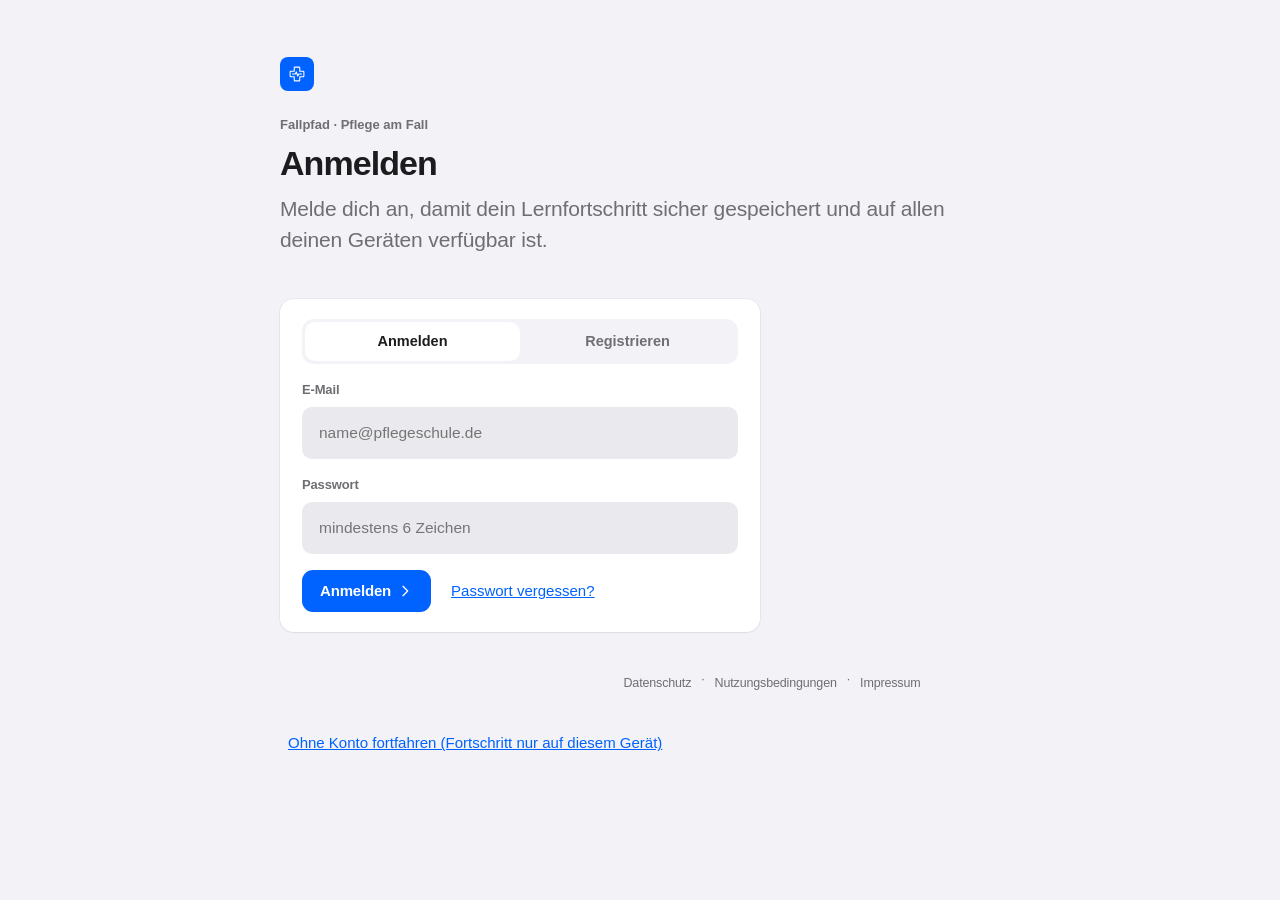
==== index.html @ adf20e96 "Designsystem: Tokens, Bewegungssystem, Figuren und Szenen überarbeitet, Stationsflur-Szene, Stylegui" ====
<!doctype html>
<html lang="de">
<head>
<meta charset="utf-8">
<meta http-equiv="Content-Security-Policy" content="default-src 'self'; script-src 'self'; style-src 'self' 'unsafe-inline'; img-src 'self' data: blob: https://*.supabase.co; font-src 'self' data:; connect-src 'self' https://*.supabase.co wss://*.supabase.co https://api.openai.com https://eu.api.openai.com; media-src 'self' blob: data: mediastream:; worker-src 'self' blob:; frame-src 'self' blob:; manifest-src 'self'; object-src 'none'; base-uri 'self'; form-action 'self'">
<meta name="referrer" content="strict-origin-when-cross-origin">
<meta name="viewport" content="width=device-width, initial-scale=1, viewport-fit=cover">
<meta name="description" content="Fallpfad: interaktive Lernplattform für die generalistische Pflegeausbildung">
<title>Fallpfad · Pflege am Fall</title>
<link rel="icon" href="favicon.svg" type="image/svg+xml">
<link rel="manifest" href="manifest.webmanifest">
<link rel="apple-touch-icon" href="apple-touch-icon.png">
<meta name="theme-color" content="#0062FF">
<meta name="apple-mobile-web-app-capable" content="yes">
<meta name="apple-mobile-web-app-title" content="Fallpfad">
<script src="js/kern/01-config-fehler.js"></script>
<script src="config.js"></script>
<script src="js/kern/02-app-art.js"></script>
<script src="js/kern/03-demo-konten.js"></script>
<script src="js/kern/04-farbprofile-im-stil-von-apple.js"></script>
<script src="js/kern/05-als-app.js"></script>
<link rel="stylesheet" href="css/01-basis.css">
</head>
<body>
<div id="root"></div>
<script src="daten/basis.js"></script>
<script src="daten/abbildungen.js"></script>
<script src="daten/figuren.js"></script>
<script src="daten/module/jahr-1/fm1.js"></script>
<script src="daten/module/jahr-1/fm2.js"></script>
<script src="daten/module/jahr-1/fm3.js"></script>
<script src="daten/module/jahr-2/fm4.js"></script>
<script src="daten/module/jahr-2/fm5.js"></script>
<script src="daten/module/jahr-1/fm6.js"></script>
<script src="daten/module/jahr-1/fm7.js"></script>
<script src="daten/module/jahr-2/fm8.js"></script>
<script src="daten/module/jahr-3/fm9.js"></script>
<script src="daten/module/jahr-2/fm10.js"></script>
<script src="daten/module/jahr-2/fm11.js"></script>
<script src="daten/module/jahr-2/fm12.js"></script>
<script src="daten/module/jahr-2/fm13.js"></script>
<script src="daten/module/jahr-2/fm14.js"></script>
<script src="daten/module/jahr-3/fm15.js"></script>
<script src="daten/module/jahr-3/fm16.js"></script>
<script src="daten/module/jahr-3/fm17.js"></script>
<script src="daten/module/jahr-1/fm18.js"></script>
<script src="daten/module/jahr-1/fm19.js"></script>
<script src="daten/module/jahr-1/fm20.js"></script>
<script src="daten/module/jahr-2/fm21.js"></script>
<script src="daten/module/jahr-3/fm22.js"></script>
<script src="daten/module/jahr-1/fm23.js"></script>
<script src="daten/module/jahr-2/fm24.js"></script>
<script src="daten/module/jahr-2/fm25.js"></script>
<script src="daten/module/jahr-3/fm26.js"></script>
<script src="daten/module/jahr-3/fm27.js"></script>
<script src="daten/module/jahr-3/fm28.js"></script>
<script src="daten/module/jahr-3/fm29.js"></script>
<script src="daten/module/jahr-3/fm30.js"></script>
<script src="daten/module/jahr-2/fm31.js"></script>
<script src="daten/module/jahr-3/fm32.js"></script>
<script src="daten/module/jahr-2/fm33.js"></script>
<script src="daten/module/jahr-2/fm34.js"></script>
<script src="daten/module/jahr-1/fm35.js"></script>
<script src="daten/module/jahr-2/fm36.js"></script>
<script src="daten/module/jahr-3/fm37.js"></script>
<script src="daten/module/jahr-1/fm38.js"></script>
<script src="daten/module/jahr-1/fm39.js"></script>
<script src="daten/module/jahr-2/fm40.js"></script>
<script src="daten/module/jahr-3/fm41.js"></script>
<script src="daten/module/jahr-1/fm42.js"></script>
<script src="daten/module/jahr-1/fm43.js"></script>
<script src="daten/module/jahr-1/fm44.js"></script>
<script src="daten/module/jahr-1/fm45.js"></script>
<script src="daten/module/jahr-1/fm46.js"></script>
<script src="daten/module/jahr-2/fm47.js"></script>
<script src="daten/module/jahr-2/fm48.js"></script>
<script src="daten/module/jahr-2/fm49.js"></script>
<script src="daten/module/jahr-2/fm50.js"></script>
<script src="daten/module/jahr-2/fm51.js"></script>
<script src="daten/module/jahr-3/fm52.js"></script>
<script src="daten/module/jahr-3/fm53.js"></script>
<script src="daten/module/jahr-3/fm54.js"></script>
<script src="daten/module/jahr-3/fm55.js"></script>
<script src="daten/module/jahr-3/fm56.js"></script>
<script src="daten/module/jahr-2/fm57.js"></script>
<script src="daten/module/jahr-1/fm58.js"></script>
<script src="daten/module/jahr-3/fm59.js"></script>
<script src="daten/module/jahr-2/fm60.js"></script>
<script src="daten/bereit.js"></script>
<script src="vendor/react.production.min.js"></script>
<script src="vendor/react-dom.production.min.js"></script>
<link rel="stylesheet" href="css/02-training.css" id="fp-training-css">
<script src="js/training/01-training-hub-praktisches-examen-ue.js"></script>
<script src="js/training/02-demo-schuelerkonto.js"></script>
<script src="js/training/03-figuren-im-stil-der-module.js"></script>
<script src="js/training/04-illustrationen-fuer-die-praktische.js"></script>
<script src="js/training/05-figuren.js"></script>
<script src="js/training/06-praktisches-examen-uebung-inhalte.js"></script>
<script src="js/training/07-illustrations-bausteine-fuer-die-e.js"></script>
<script src="js/training/08-fall-1-akutgeriatrie.js"></script>
<script src="js/training/09-fall-2-allgemein-und-viszeralchirurgie.js"></script>
<script src="js/training/10-fall-3-innere-medizin-kardiologie-pneumol.js"></script>
<script src="js/training/11-fall-4-unfallchirurgie-und-orthopaedie.js"></script>
<script src="js/training/12-fall-5-neurologie-stroke-unit.js"></script>
<script src="js/training/13-fall-6-paediatrie.js"></script>
<script src="js/training/14-fall-7-stationaere-langzeitpflege.js"></script>
<script src="js/training/15-fall-8-ambulante-pflege.js"></script>
<script src="js/training/16-zeichenbausteine-fuer-die-faelle-9.js"></script>
<script src="js/training/17-fall-9-kardiologie.js"></script>
<script src="js/training/18-fall-10-pneumologie.js"></script>
<script src="js/training/19-fall-1-akutgeriatrie.js"></script>
<script src="js/training/20-fall-2-viszeralchirurgie.js"></script>
<script src="js/training/21-fall-3-innere-medizin.js"></script>
<script src="js/training/22-fall-4-unfallchirurgie.js"></script>
<script src="js/training/23-fall-5-neurologie.js"></script>
<script src="js/training/24-fall-6-paediatrie.js"></script>
<script src="js/training/25-training-uebersicht.js"></script>
<script src="js/training/26-design-ebene.js"></script>
<script src="js/training/27-kurze-einfuehrung-beim-ersten-anme.js"></script>
<script src="js/training/28-schnellaktionen-fuer-praxis-und-ho.js"></script>
<script src="js/training/29-profilmenue.js"></script>
<script src="js/training/30-mikro-effekte.js"></script>
<script src="js/training/31-live-koerperkarte.js"></script>
<script src="js/training/32-live-unterricht.js"></script>
<script src="js/training/33-zusaetzliche-lernkarten-je-modul.js"></script>
<script src="js/training/34-zusaetzliche-kitteltasche-eintraeg.js"></script>
<script src="js/training/35-meine-sprache-grundwortschatz-pflege.js"></script>
<script src="js/training/36-meine-sprache-beispieluebersetzungen-fuer-di.js"></script>
<script src="js/training/37-meine-sprache-lernen-mit-einer-zweiten-sprac.js"></script>
<script src="js/training/38-konto-loeschen-direkt-in-der-app.js"></script>
<script src="js/training/39-reiter-einstellungen.js"></script>
<script src="js/training/40-training-kommunikation-kategorien-und-gespra.js"></script>
<script src="js/training/41-training-kommunikation-sprachsimulationen-mi.js"></script>
<script src="js/training/42-stationsalltag-szenarien.js"></script>
<script src="js/training/44-stationsalltag-weitere-stationen.js"></script>
<script src="js/training/45-stationsalltag-zufall.js"></script>
<script src="js/training/46-szenen-system.js"></script>
<script src="js/training/43-training-stationsalltag-interaktive-stations.js"></script>
<script src="js/funktionen/06-qr-scanner.js"></script>
<script src="js/funktionen/07-assistent.js"></script>
<script src="js/funktionen/08-app-uebersetzen.js"></script>
<script src="daten/pflegeplanung-faelle.js"></script>
<script src="js/funktionen/09-pflegeplanung.js"></script>
<script src="js/app/01-app.bundle.js"></script>
<script src="js/kern/06-modul-loader.js"></script>
<script src="js/kern/07-service-worker-anmeldung.js"></script>
<link rel="stylesheet" href="css/03-apple.css" id="fx-apple-css">
<link rel="stylesheet" href="css/04-pro.css" id="fp-pro-css">
<script src="js/funktionen/01-pharmako2.js" id="fp-pharmako2"></script>
<script src="js/funktionen/02-modkomm.js" id="fp-modkomm"></script>
<script src="js/funktionen/03-medals.js" id="fp-medals"></script>
<script src="js/funktionen/04-ruhe.js" id="fp-ruhe"></script>
<script src="js/funktionen/05-datenauskunft.js"></script>
<link rel="stylesheet" href="css/05-v5.css" id="fp-v5">
<link rel="stylesheet" href="css/06-feinschliff.css" id="fp-feinschliff">
<link rel="stylesheet" href="css/07-politur.css" id="fp-politur">
<link rel="stylesheet" href="css/08-system.css" id="fp-system">
</body>
</html>
---- css/01-basis.css ----
:root{padding-top:env(safe-area-inset-top,0px);padding-bottom:env(safe-area-inset-bottom,0px)}body{margin:0}[hidden]{display:none!important}/* Layout: Seitenleiste ab 960px, darunter schwebende Tab-Bar; Inhalt in einer Lesespalte. Neutral, ein Akzent, keine Leuchteffekte. */
:root{
  --bg:#f7f9fc; --surface:#ffffff; --surface2:#f0f4fa; --fg:#0f172a; --muted:#5b6b82; --line:rgba(190,204,228,.65);
  --accent:#0062FF; --accent-soft:#edf3ff; --btn:#0062FF; --on-accent:#ffffff; --sage:#475569; --sage-soft:#f1f5f9;
  --bad:#EF4444; --bad-soft:#fef2f2; --warn:#F59E0B; --warn-soft:#fffaeb; --ok:#10B981; --ok-soft:#ecfdf5;
  --ok-ink:#047857; --warn-ink:#a15c07; --bad-ink:#c81e1e; --tint:#f5f8ff; --crit-tint:#fff6f6;
  --glass:rgba(255,255,255,.72); --fig-line:#cbd5e1; --mark:#0f172a; --on-mark:#ffffff;
  --shadow:0 1px 2px rgba(15,23,42,.04); --shadow-lg:0 12px 32px -12px rgba(15,23,42,.18);
  --font:-apple-system,BlinkMacSystemFont,"SF Pro Text","SF Pro Display","Inter","Segoe UI",Roboto,"Helvetica Neue",Arial,sans-serif;
  --ease:cubic-bezier(.22,1,.36,1);
}
@media (prefers-color-scheme:dark){:root:not([data-theme="light"]){
  --bg:#05070b; --surface:#0e1219; --surface2:#171c26; --fg:#f2f4f8; --muted:#9aa6b8; --line:rgba(58,70,92,.7);
  --accent:#3B82F6; --accent-soft:#0e1a33; --btn:#0062FF; --on-accent:#ffffff; --sage:#a1a1aa; --sage-soft:#161b24;
  --bad:#EF4444; --bad-soft:#2a1215; --warn:#F59E0B; --warn-soft:#261b07; --ok:#10B981; --ok-soft:#062219;
  --ok-ink:#34d399; --warn-ink:#fbbf24; --bad-ink:#f87171; --tint:#0d1525; --crit-tint:#1e0e10;
  --glass:rgba(17,17,19,.72); --fig-line:#3f3f46; --mark:#f4f4f5; --on-mark:#000000;
  --shadow:0 1px 2px rgba(0,0,0,.5); --shadow-lg:0 16px 40px -12px rgba(0,0,0,.8); color-scheme:dark}}
:root[data-theme="dark"]{
  --bg:#05070b; --surface:#0e1219; --surface2:#171c26; --fg:#f2f4f8; --muted:#9aa6b8; --line:rgba(58,70,92,.7);
  --accent:#3B82F6; --accent-soft:#0e1a33; --btn:#0062FF; --on-accent:#ffffff; --sage:#a1a1aa; --sage-soft:#161b24;
  --bad:#EF4444; --bad-soft:#2a1215; --warn:#F59E0B; --warn-soft:#261b07; --ok:#10B981; --ok-soft:#062219;
  --ok-ink:#34d399; --warn-ink:#fbbf24; --bad-ink:#f87171; --tint:#0d1525; --crit-tint:#1e0e10;
  --glass:rgba(17,17,19,.72); --fig-line:#3f3f46; --mark:#f4f4f5; --on-mark:#000000;
  --shadow:0 1px 2px rgba(0,0,0,.5); --shadow-lg:0 16px 40px -12px rgba(0,0,0,.8); color-scheme:dark}
*{box-sizing:border-box;-webkit-tap-highlight-color:transparent}
html{scroll-behavior:auto}
body{margin:0;background:var(--bg);color:var(--fg);font:400 16.5px/1.6 var(--font);-webkit-font-smoothing:antialiased;text-rendering:optimizeLegibility;transition:background .35s var(--ease),color .35s var(--ease)}
button,select,textarea,input{font:inherit;color:inherit}
button{cursor:pointer}
h1,h2,h3,h4{margin:0;line-height:1.2;letter-spacing:-.022em;text-wrap:balance;font-weight:600;overflow-wrap:break-word;hyphens:auto}
p{margin:0 0 .9em}
:focus-visible{outline:3px solid var(--accent);outline-offset:2px;border-radius:8px}
.sr{position:absolute;width:1px;height:1px;overflow:hidden;clip:rect(0 0 0 0)}
body::before{content:"";position:fixed;inset:0 0 auto;height:env(safe-area-inset-top,0px);z-index:60;background:var(--glass);-webkit-backdrop-filter:blur(20px);backdrop-filter:blur(20px)}

/* Gerüst */
.shell{min-height:100vh;display:block}
.side{display:none}
.main{padding-inline:max(16px,env(safe-area-inset-left,0px)) max(16px,env(safe-area-inset-right,0px));padding-bottom:120px}
.wrap{max-width:840px;margin:0 auto}
.topbar{position:sticky;top:env(safe-area-inset-top,0px);z-index:50;margin-inline:calc(-1*max(16px,env(safe-area-inset-left,0px))) calc(-1*max(16px,env(safe-area-inset-right,0px)));padding:10px max(16px,env(safe-area-inset-right,0px)) 10px max(16px,env(safe-area-inset-left,0px));background:var(--glass);-webkit-backdrop-filter:saturate(180%) blur(24px);backdrop-filter:saturate(180%) blur(24px);border-bottom:1px solid var(--line);display:flex;align-items:center;gap:12px}
.topbar .t{flex:1;min-width:0;font-weight:650;font-size:15px;white-space:nowrap;overflow:hidden;text-overflow:ellipsis;letter-spacing:-.01em}
.topbar .t small{display:block;font-weight:500;color:var(--muted);font-size:12.5px;overflow:hidden;text-overflow:ellipsis}
.iconbtn{width:40px;height:40px;border-radius:12px;border:1px solid var(--line);background:var(--surface);display:grid;place-items:center;color:var(--fg);transition:transform .2s var(--ease),background .2s}
.iconbtn:active{transform:scale(.94)}
.iconbtn svg{width:20px;height:20px}
.switch{position:relative;width:62px;height:34px;border-radius:99px;border:1px solid var(--line);background:var(--surface2);padding:0;flex-shrink:0;transition:background .3s}
.switch i{position:absolute;top:3px;left:3px;width:26px;height:26px;border-radius:50%;background:var(--surface);box-shadow:0 1px 3px rgba(0,0,0,.3);display:grid;place-items:center;transition:transform .45s var(--ease),background .3s;color:var(--accent)}
.switch[aria-checked="true"] i{transform:translateX(28px)}
.switch svg{width:15px;height:15px}

/* Tab-Bar */
.tabbar{position:fixed;z-index:55;left:50%;transform:translateX(-50%);bottom:calc(14px + env(safe-area-inset-bottom,0px));display:flex;gap:2px;padding:6px;border-radius:26px;background:var(--glass);-webkit-backdrop-filter:saturate(180%) blur(28px);backdrop-filter:saturate(180%) blur(28px);border:1px solid var(--line);box-shadow:var(--shadow-lg);max-width:calc(100vw - 24px)}
.tab{display:flex;flex-direction:column;align-items:center;gap:2px;min-width:64px;padding:8px 10px 6px;border:0;border-radius:20px;background:none;color:var(--muted);font-size:11px;font-weight:600;letter-spacing:.01em;transition:color .25s,background .25s}
.tab svg{width:24px;height:24px;transition:transform .35s var(--ease)}
.tab[aria-current="page"],.tab[aria-pressed="true"]{color:var(--fg);background:var(--surface2)}.side .tab[aria-current="page"]{color:var(--fg)}
.tab[aria-current="page"] svg{transform:translateY(-1px) scale(1.06)}
@media (min-width:960px){
  .side{display:flex;flex-direction:column;gap:6px;position:fixed;inset:0 auto 0 0;width:264px;padding:calc(28px + env(safe-area-inset-top,0px)) 16px 24px max(16px,env(safe-area-inset-left,0px));background:var(--surface);border-right:1px solid var(--line);z-index:40}
  .side .brand{display:flex;align-items:center;gap:12px;padding:4px 10px 22px}
  .side .brand b{display:block;font-size:17px;letter-spacing:-.02em;line-height:1.15}
  .side .brand span{font-size:12.5px;color:var(--muted)}
  .side .tab{flex-direction:row;gap:12px;font-size:15.5px;padding:11px 14px;min-width:0;border-radius:14px;text-align:left}
  .side .foot{margin-top:auto;font-size:12.5px;color:var(--muted);padding:0 10px;line-height:1.45}
  .tabbar{display:none}
  .main{margin-left:264px;padding-bottom:64px}
}
.logo{width:40px;height:40px;border-radius:12px;background:var(--mark);display:grid;place-items:center;color:var(--on-mark);flex-shrink:0}
.logo svg{width:22px;height:22px}

/* Bausteine */
.card{background:var(--surface);border:1px solid var(--line);border-radius:22px;box-shadow:var(--shadow);padding:clamp(20px,4vw,32px);min-width:0;overflow-wrap:break-word;hyphens:auto}
.card+.card,.stack>*+*{margin-top:16px}
.eyebrow{font-size:12px;font-weight:600;letter-spacing:.07em;text-transform:uppercase;color:var(--muted);overflow-wrap:break-word}
.muted{color:var(--muted)}
.btn{display:inline-flex;align-items:center;justify-content:center;gap:8px;min-height:46px;max-width:100%;padding:11px 20px;border-radius:14px;border:0;background:var(--btn);color:var(--on-accent);font-weight:600;font-size:15.5px;line-height:1.25;letter-spacing:-.01em;text-align:center;white-space:normal;transition:transform .2s var(--ease),background .2s,opacity .2s}
.btn:hover{background:color-mix(in srgb,var(--btn) 88%,#000)}.btn:active{transform:scale(.97)}
.btn[disabled]{opacity:.38;cursor:not-allowed;box-shadow:none}
.btn.ghost{background:var(--surface2);color:var(--fg)}.btn.ghost:hover{background:color-mix(in srgb,var(--surface2) 90%,var(--fg))}
.btn.sm{min-height:38px;padding:8px 14px;font-size:14.5px;border-radius:12px}
.btn svg{width:18px;height:18px;flex-shrink:0}
.chip{display:inline-flex;align-items:center;gap:6px;padding:4px 11px;border-radius:99px;background:var(--surface2);color:var(--muted);font-size:12.5px;font-weight:550;max-width:100%;white-space:normal;line-height:1.35}
.chip.blue{background:var(--accent-soft);color:var(--accent)}.chip.sage{background:var(--sage-soft);color:var(--sage)}
.row{display:flex;gap:12px;align-items:center;flex-wrap:wrap}
.bar{height:8px;border-radius:99px;background:var(--surface2);overflow:hidden}
.bar>i{display:block;height:100%;border-radius:99px;background:var(--accent);transition:width .8s var(--ease)}
.page-in{animation:pin .55s var(--ease) both}
@keyframes pin{from{opacity:0;transform:translateY(14px)}to{opacity:1;transform:none}}
@keyframes pop{0%{transform:scale(.6);opacity:0}60%{transform:scale(1.12)}100%{transform:scale(1);opacity:1}}
@keyframes fadeUp{from{opacity:0;transform:translateY(8px)}to{opacity:1;transform:none}}
@keyframes shake{20%,60%{transform:translateX(-5px)}40%,80%{transform:translateX(5px)}}
@keyframes beat{0%,100%{transform:scale(1)}15%{transform:scale(1.35)}30%{transform:scale(1)}}
@keyframes flash{from{background:var(--accent-soft)}to{background:transparent}}

/* Onboarding */
.onb{min-height:calc(100vh - 80px);display:flex;flex-direction:column;justify-content:center;gap:28px;padding-block:32px}
.onb h1{font-size:clamp(32px,6.5vw,52px);letter-spacing:-.035em;font-weight:650}
.onb h1 em{font-style:normal;color:var(--muted)}
.onb .lead{font-size:clamp(17px,2.6vw,21px);color:var(--muted);max-width:34em}
.field{display:flex;flex-direction:column;gap:8px}
.field label{font-weight:650;font-size:14px}
.input{height:52px;border-radius:16px;border:1px solid var(--line);background:var(--surface);padding:0 16px;font-size:17px;max-width:420px}
.input:focus{outline:3px solid var(--accent-soft);border-color:var(--accent)}
.years{display:grid;grid-template-columns:repeat(auto-fit,minmax(220px,1fr));gap:14px}
.yearcard{text-align:left;border:1px solid var(--line);background:var(--surface);border-radius:20px;padding:24px;min-width:0;display:flex;flex-direction:column;gap:6px;transition:transform .35s var(--ease),border-color .2s,box-shadow .35s;box-shadow:var(--shadow)}
.yearcard:hover{border-color:color-mix(in srgb,var(--fg) 25%,var(--line))}
.yearcard[aria-pressed="true"]{border-color:var(--accent);box-shadow:inset 0 0 0 1px var(--accent)}
.yearcard .n{font-size:40px;font-weight:600;letter-spacing:-.04em;color:var(--fg);line-height:1}
.yearcard b{font-size:18px}.yearcard span{color:var(--muted);font-size:14.5px}

/* Home */
.hello{padding-top:28px}
.hello h1{font-size:clamp(28px,5.5vw,40px);letter-spacing:-.032em;font-weight:650}
.hello p{color:var(--muted);margin-top:6px;font-size:17.5px}
.resume{display:grid;gap:22px;grid-template-columns:1fr;overflow:hidden;position:relative}.resume>*{min-width:0}
.resume .fig{border-radius:18px;overflow:hidden;background:var(--surface);border:1px solid var(--line)}
.resume .fig svg{display:block;width:100%;height:auto}
@media (min-width:720px){.resume{grid-template-columns:1.1fr 1fr;align-items:center}}
.resume h2{font-size:clamp(22px,3.4vw,28px);margin:6px 0 10px}
.sec{display:flex;align-items:baseline;justify-content:space-between;margin:34px 0 12px}
.sec h2{font-size:22px;letter-spacing:-.025em}
.grid{display:grid;grid-template-columns:repeat(auto-fill,minmax(min(100%,300px),1fr));gap:14px}
.mod{display:flex;flex-direction:column;gap:12px;text-align:left;background:var(--surface);border:1px solid var(--line);border-radius:20px;padding:24px;box-shadow:var(--shadow);transition:border-color .25s,transform .4s var(--ease);min-width:0;overflow:hidden;overflow-wrap:break-word;hyphens:auto}
.mod:hover{border-color:color-mix(in srgb,var(--fg) 22%,var(--line))}.mod:active{transform:scale(.99)}
.mod h3{font-size:17.5px;letter-spacing:-.02em;line-height:1.28;display:-webkit-box;-webkit-line-clamp:3;-webkit-box-orient:vertical;overflow:hidden}
.mod .sub{color:var(--muted);font-size:14.5px;line-height:1.45}
.mod .meta{display:flex;gap:6px;flex-wrap:wrap}
.cast{display:flex}.cast svg{width:34px;height:34px;border-radius:50%;margin-left:-8px;border:2px solid var(--surface);background:var(--surface2)}.cast svg:first-child{margin-left:0}
.ring{position:relative;width:46px;height:46px;flex-shrink:0}
.ring svg{width:100%;height:100%;transform:rotate(-90deg)}
.ring circle{fill:none;stroke-width:5;stroke-linecap:round}
.ring .bg{stroke:var(--surface2)}.ring .fg{stroke:var(--accent);transition:stroke-dashoffset .9s var(--ease)}
.ring b{position:absolute;inset:0;display:grid;place-items:center;font-size:12px;font-variant-numeric:tabular-nums}
.ring.big{width:132px;height:132px}.ring.big circle{stroke-width:9}.ring.big b{font-size:30px;letter-spacing:-.03em}
.teaser{display:flex;gap:12px;overflow-x:auto;scroll-snap-type:x proximity;padding:4px 2px 14px;margin-inline:-2px}
.tz{flex:0 0 min(80%,280px);scroll-snap-align:start;text-align:left;border-radius:20px;padding:20px;border:1px solid var(--line);background:var(--surface);display:flex;flex-direction:column;gap:10px;min-height:156px;min-width:0;overflow:hidden;overflow-wrap:break-word;hyphens:auto}.tz .cast svg{width:30px;height:30px}

.tz b{font-size:16px;line-height:1.3;letter-spacing:-.01em;font-weight:600}.tz span{font-size:13px;color:var(--muted)}

/* Lernstrecke */
.seg{display:flex;gap:4px;margin:14px 0 0}
.seg i{flex:1;height:5px;border-radius:9px;background:var(--surface2);transition:background .4s}
.seg i.on{background:var(--accent)}.seg i.cur{background:var(--accent);box-shadow:0 0 0 3px var(--accent-soft)}
.lh{padding:22px 0 8px}
.lh h1{font-size:clamp(25px,4.6vw,34px);letter-spacing:-.03em;font-weight:650}
.lh .goal{color:var(--muted);margin-top:8px;font-size:17px}
.block{margin-top:16px}
.klabel{display:inline-flex;align-items:center;gap:6px;font-size:12px;font-weight:600;letter-spacing:.07em;text-transform:uppercase;color:var(--muted);margin-bottom:8px}.klabel svg{width:15px;height:15px}
.klabel.deep{color:var(--accent)}
.prose{max-width:68ch}
.prose h4{font-size:17px;margin:1.2em 0 .4em}
.prose ul,.prose ol{padding-left:1.25em;margin:0 0 1em}.prose li{margin:.3em 0}
.prose .src{font-size:13px;color:var(--muted);line-height:1.5}
.prose table{border-collapse:collapse;width:100%;font-size:14.5px;display:block;overflow-x:auto}
.prose th,.prose td{border-bottom:1px solid var(--line);padding:8px 10px;text-align:left}
.prose figure,.card figure{margin:0 0 16px}
.prose svg.illu,figure svg.illu{display:block;width:100%;height:auto;border-radius:16px}
figcaption{font-size:13.5px;color:var(--muted);margin-top:8px}
.scene{display:flex;gap:14px;align-items:flex-start}
.scene .av{flex:0 0 56px}.scene .av svg{width:56px;height:56px;border-radius:50%}
.scene .bubble{background:var(--surface2);border-radius:18px 18px 18px 6px;padding:14px 18px;min-width:0;overflow-wrap:break-word;hyphens:auto}
.scene .who{font-size:12.5px;font-weight:700;color:var(--muted);margin-bottom:2px}
.merke{background:var(--surface);border:1px solid var(--line);border-left:3px solid var(--accent);border-radius:16px;padding:18px 22px;min-width:0;overflow-wrap:break-word}
.merke h3{font-size:12px;letter-spacing:.07em;text-transform:uppercase;color:var(--accent);margin-bottom:6px}
.challenge{background:var(--warn-soft);border-radius:16px;padding:18px 22px;min-width:0;overflow-wrap:break-word}
.challenge h3{font-size:16px;color:var(--warn-ink);margin-bottom:6px}
.casegrid{display:grid;grid-template-columns:repeat(auto-fit,minmax(170px,1fr));gap:10px;margin:14px 0}
.casegrid div{background:var(--surface2);border-radius:14px;padding:10px 14px;min-width:0;overflow-wrap:break-word;hyphens:auto}.casegrid dt{font-size:12px;color:var(--muted);font-weight:650}.casegrid dd{margin:2px 0 0;font-weight:600}
.nav{display:flex;gap:12px;justify-content:space-between;align-items:center;margin-top:28px;flex-wrap:wrap}
.skip{background:none;border:0;color:var(--muted);font-size:14px;text-decoration:underline;padding:8px}

/* Aufgaben */
.q{font-weight:600;font-size:18px;overflow-wrap:break-word;hyphens:auto;letter-spacing:-.015em;margin:2px 0 14px;line-height:1.35}
.tag{font-size:12px;font-weight:600;letter-spacing:.07em;text-transform:uppercase;color:var(--muted);display:flex;flex-wrap:wrap;justify-content:space-between;gap:4px 12px;margin-bottom:8px}
.opts{display:flex;flex-direction:column;gap:10px}
.opt{display:flex;gap:12px;align-items:flex-start;text-align:left;width:100%;min-width:0;overflow-wrap:break-word;hyphens:auto;border:1px solid var(--line);background:var(--surface);border-radius:16px;padding:13px 16px;transition:border-color .2s,background .2s,transform .2s var(--ease)}
.opt:hover:not([disabled]){border-color:color-mix(in srgb,var(--accent) 50%,var(--line))}
.opt:active:not([disabled]){transform:scale(.99)}
.opt .dot{flex:0 0 22px;height:22px;border-radius:50%;border:2px solid var(--line);margin-top:1px;display:grid;place-items:center;transition:all .2s}
.opt.multi .dot{border-radius:7px}
.opt[aria-pressed="true"]{border-color:var(--accent);background:var(--accent-soft)}
.opt[aria-pressed="true"] .dot{border-color:var(--accent);background:var(--accent)}
.opt.ok{border-color:var(--ok);background:var(--ok-soft)}.opt.bad{border-color:var(--bad);background:var(--bad-soft);animation:shake .4s}
.opt.ok .dot{background:var(--ok);border-color:var(--ok)}.opt.bad .dot{background:var(--bad);border-color:var(--bad)}
.opt .dot svg{width:12px;height:12px;color:#fff;opacity:0}.opt[aria-pressed="true"] .dot svg,.opt.ok .dot svg,.opt.bad .dot svg{opacity:1}
.opt[disabled]{cursor:default}
.fb{margin-top:6px;font-size:14.5px;color:var(--muted);line-height:1.5;animation:fadeUp .4s var(--ease)}
.result{display:flex;gap:14px;align-items:flex-start;margin-top:16px;padding:14px 16px;border-radius:16px;animation:fadeUp .45s var(--ease);overflow-wrap:break-word}
.result.ok{background:var(--ok-soft)}.result.part{background:var(--warn-soft)}.result.bad{background:var(--bad-soft)}
.result .badge{flex:0 0 34px;height:34px;border-radius:50%;display:grid;place-items:center;color:#fff;font-weight:800;animation:pop .6s var(--ease)}
.result.ok .badge{background:var(--ok)}.result.part .badge{background:var(--warn)}.result.bad .badge{background:var(--bad)}
.result b{display:block}
.result .pts{font-variant-numeric:tabular-nums;font-weight:700}
.sel{height:44px;border-radius:12px;border:1px solid var(--line);background:var(--surface);padding:0 10px;max-width:100%;min-width:0;font-size:15px;text-overflow:ellipsis}
.sel.ok{border-color:var(--ok);background:var(--ok-soft)}.sel.bad{border-color:var(--bad);background:var(--bad-soft)}
.mrow{display:flex;gap:12px;align-items:center;justify-content:space-between;padding:12px 0;border-top:1px solid var(--line);flex-wrap:wrap}
.mrow:first-of-type{border-top:0}.mrow>span{flex:1 1 260px;min-width:0;overflow-wrap:break-word;hyphens:auto}.mrow .sel{flex:0 1 auto;width:auto}@media (max-width:600px){.mrow .sel{width:100%;flex-basis:100%}}
.olist{list-style:none;margin:0;padding:0;display:flex;flex-direction:column;gap:8px}
.oitem{display:flex;gap:10px;align-items:center;min-width:0;overflow-wrap:break-word;hyphens:auto;border:1px solid var(--line);background:var(--surface);border-radius:16px;padding:10px 10px 10px 14px;transition:transform .3s var(--ease),border-color .2s}
.oitem.drag{opacity:.4}.oitem.ok{border-color:var(--ok);background:var(--ok-soft)}.oitem.bad{border-color:var(--bad);background:var(--bad-soft)}
.oitem .no{flex:0 0 26px;height:26px;border-radius:50%;background:var(--surface2);display:grid;place-items:center;font-size:13px;font-weight:700}
.oitem .tx{flex:1;min-width:0}
.oitem .mv{display:flex;flex-direction:column;gap:2px}
.oitem .mv button{width:32px;height:22px;border:0;border-radius:7px;background:var(--surface2);display:grid;place-items:center;color:var(--fg)}.oitem .mv svg{width:14px;height:14px}
.prio-end{display:flex;justify-content:space-between;font-size:12.5px;font-weight:650;color:var(--muted);margin:0 4px 8px}
.cloze{line-height:2.4;font-size:17px}
.cloze .sel{height:38px;margin:2px 3px;font-weight:550;max-width:100%}
.tnode{border-left:3px solid var(--accent);padding-left:16px;margin:0 0 18px;animation:fadeUp .45s var(--ease)}
.tnode h4{font-size:12.5px;letter-spacing:.06em;text-transform:uppercase;color:var(--accent);margin-bottom:6px}
.flip{perspective:1000px;min-height:150px;border:0;background:none;padding:0;text-align:center;font-size:16px}
.flip>div{position:relative;width:100%;height:100%;min-height:150px;transition:transform .7s var(--ease);transform-style:preserve-3d}
.flip.on>div{transform:rotateY(180deg)}
.flip .f,.flip .b{position:absolute;inset:0;backface-visibility:hidden;-webkit-backface-visibility:hidden;border-radius:20px;padding:16px;display:flex;align-items:center;justify-content:center;border:1px solid var(--line);overflow:auto}
.flip .f{background:var(--surface);font-weight:600;font-size:17px;overflow-wrap:break-word;hyphens:auto}.flip .b{background:var(--surface2);overflow-wrap:break-word;hyphens:auto;transform:rotateY(180deg);font-size:14.5px;line-height:1.5;text-align:left}
.cards{display:grid;grid-template-columns:repeat(auto-fill,minmax(210px,1fr));gap:12px}
.cards .flip{min-height:190px}.cards .flip>div{min-height:190px}
textarea.input{height:auto;min-height:130px;padding:14px 16px;width:100%;max-width:none;resize:vertical;line-height:1.5}
.model{margin-top:14px;background:var(--surface2);overflow-wrap:break-word;border-radius:18px;padding:16px 18px;animation:fadeUp .45s var(--ease)}
.model h4{font-size:12px;letter-spacing:.07em;text-transform:uppercase;color:var(--muted);margin-bottom:6px}
.qprog{display:flex;gap:6px;margin-bottom:14px}.qprog i{flex:1;height:4px;border-radius:9px;background:var(--surface2)}.qprog i.on{background:var(--accent)}.qprog i.ok{background:var(--ok)}.qprog i.bad{background:var(--bad)}
.sumring{display:flex;gap:20px;align-items:center;flex-wrap:wrap}

/* Glossar */
.gl{text-decoration:underline dotted;text-decoration-color:var(--accent);text-decoration-thickness:2px;text-underline-offset:4px;cursor:help;border-radius:4px}
.gl:hover,.gl:focus-visible{background:var(--accent-soft)}
.pop{position:fixed;z-index:90;width:min(340px,calc(100vw - 24px));background:var(--surface);border:1px solid var(--line);border-radius:20px;padding:16px 18px;box-shadow:var(--shadow-lg);animation:pop .3s var(--ease) both;transform-origin:top left}
.pop h4{font-size:16px;margin-bottom:4px}.pop p{font-size:14.5px;line-height:1.5;margin:0 0 8px}.pop small{color:var(--muted);font-size:12.5px;line-height:1.4;display:block}

/* Drawer / Sheets */
.scrim{position:fixed;inset:0;z-index:70;background:rgba(0,0,0,.42);-webkit-backdrop-filter:blur(3px);backdrop-filter:blur(3px);animation:fadeIn .3s both}
@keyframes fadeIn{from{opacity:0}to{opacity:1}}
.drawer{position:fixed;z-index:75;right:0;top:0;bottom:0;width:min(440px,100vw);background:var(--bg);border-left:1px solid var(--line);box-shadow:var(--shadow-lg);overflow-y:auto;padding:calc(18px + env(safe-area-inset-top,0px)) max(16px,env(safe-area-inset-right,0px)) calc(32px + env(safe-area-inset-bottom,0px)) 16px;animation:slideIn .5s var(--ease) both}
@keyframes slideIn{from{transform:translateX(40px);opacity:0}to{transform:none;opacity:1}}
@media (max-width:640px){.drawer{top:auto;height:90vh;width:100%;border-radius:28px 28px 0 0;animation:slideUp .5s var(--ease) both}@keyframes slideUp{from{transform:translateY(60px);opacity:0}to{transform:none;opacity:1}}}
.dh{display:flex;gap:14px;align-items:center;margin-bottom:16px}.dh .av svg{width:60px;height:60px;border-radius:50%}
.dh h2{font-size:21px}.dh p{margin:0;color:var(--muted);font-size:14px}
.vit{display:grid;grid-template-columns:repeat(3,1fr);gap:8px}
.vt{background:var(--surface2);border-radius:16px;padding:10px 12px;min-width:0;animation:flash 1.2s ease-out}
.vt small{display:block;color:var(--muted);font-size:11.5px;font-weight:700;letter-spacing:.05em;text-transform:uppercase}
.vt b{font-size:19px;letter-spacing:-.02em;font-variant-numeric:tabular-nums;overflow-wrap:anywhere}.vt i{font-style:normal;font-size:12px;color:var(--muted);margin-left:2px;white-space:nowrap}
.vt.alert b{color:var(--bad-ink)}
.live{display:flex;align-items:center;gap:8px;font-size:12.5px;font-weight:650;color:var(--muted)}
.live i{width:8px;height:8px;border-radius:50%;background:var(--muted)}
.dl{margin:0}.dl div{display:flex;gap:12px;padding:9px 0;border-top:1px solid var(--line);font-size:14.5px;line-height:1.45}.dl dd{overflow-wrap:break-word;hyphens:auto}.dl dt{flex:0 0 108px;overflow-wrap:break-word;color:var(--muted);font-weight:600}.dl dd{margin:0;flex:1;min-width:0}
.dcard{min-width:0;overflow-wrap:break-word;background:var(--surface);border:1px solid var(--line);border-radius:22px;padding:16px 18px;margin-top:12px}
.dcard h3{font-size:12.5px;letter-spacing:.07em;text-transform:uppercase;color:var(--muted);margin-bottom:8px}
.station{display:flex;gap:12px;width:100%;align-items:center;text-align:left;border:0;background:none;padding:12px 4px;border-top:1px solid var(--line);border-radius:0}
.station:first-child{border-top:0}
.station .ck{flex:0 0 26px;height:26px;border-radius:50%;border:2px solid var(--line);display:grid;place-items:center;color:#fff}
.station .ck.on{background:var(--ok);border-color:var(--ok)}.station .ck svg{width:14px;height:14px}
.station>div{min-width:0;overflow-wrap:break-word;hyphens:auto}.station b{display:block;font-size:15.5px;letter-spacing:-.01em;line-height:1.3}.station span{font-size:13px;color:var(--muted)}

/* Fortschritt */
.stats{display:grid;grid-template-columns:repeat(auto-fit,minmax(150px,1fr));gap:12px}
.stat{min-width:0;overflow-wrap:break-word;background:var(--surface);border:1px solid var(--line);border-radius:20px;padding:16px 18px}.stat b{display:block;font-size:30px;letter-spacing:-.03em;font-variant-numeric:tabular-nums}.stat span{font-size:13px;color:var(--muted)}
.mp{display:grid;gap:8px;padding:14px 0;border-top:1px solid var(--line)}.mp:first-of-type{border-top:0}
.mp .h{display:flex;justify-content:space-between;gap:10px;font-weight:600;font-size:15.5px}.mp .h>*{min-width:0;overflow-wrap:break-word}.mp .h span{color:var(--muted);font-weight:500;font-variant-numeric:tabular-nums;white-space:nowrap}
.badges{display:grid;grid-template-columns:repeat(auto-fill,minmax(150px,1fr));gap:12px}
.bd{min-width:0;overflow-wrap:break-word;hyphens:auto;text-align:center;background:var(--surface);border:1px solid var(--line);border-radius:22px;padding:18px 12px;display:flex;flex-direction:column;align-items:center;gap:8px}
.bd .m{width:56px;height:56px;border-radius:50%;display:grid;place-items:center;background:var(--accent-soft);color:var(--accent)}.bd .m svg{width:30px;height:30px}
.bd.lock .m{background:var(--surface2);color:var(--muted)}.bd.lock b{color:var(--muted)}
.bd b{font-size:14.5px;line-height:1.25}.bd span{font-size:12.5px;color:var(--muted);line-height:1.35}
.celebrate{position:fixed;inset:0;z-index:95;display:grid;place-items:center;background:rgba(0,0,0,.5);-webkit-backdrop-filter:blur(6px);backdrop-filter:blur(6px);padding:20px}
.celebrate .card{max-width:420px;text-align:center;animation:pop .6s var(--ease) both;display:flex;flex-direction:column;gap:12px;align-items:center}
.celebrate .m{width:76px;height:76px;border-radius:50%;display:grid;place-items:center;background:var(--accent-soft);color:var(--accent)}.celebrate .m svg{width:44px;height:44px}
.end-src{font-size:13.5px;color:var(--muted)}.end-src li{margin:.4em 0}
.danger{color:var(--bad-ink)}
@media (prefers-reduced-motion:reduce){*,*::before,*::after{animation-duration:.01ms!important;transition-duration:.01ms!important}}

/* Erklärgrafiken (monochrom mit Akzent) */
.fx{display:block;width:100%;height:auto;font-family:var(--font);overflow:visible}
.fx .b{fill:var(--surface);stroke:var(--fig-line);stroke-width:1.25}
.fx .bs{fill:var(--surface2);stroke:none}
.fx .ba{fill:var(--accent-soft);stroke:var(--accent);stroke-width:1.25}
.fx .acs{fill:var(--accent);stroke:none}
.fx .ring{fill:none;stroke:var(--fig-line);stroke-width:1.25;stroke-dasharray:4 6}
.fx .l{fill:none;stroke:var(--fig-line);stroke-width:1.5}
.fx .la{fill:none;stroke:var(--accent);stroke-width:1.75}
.fx .t{fill:var(--fg)}.fx .tm{fill:var(--muted)}.fx .ta{fill:var(--accent)}.fx .ton{fill:#fff}
.fx .af{fill:var(--accent)}
figure .fx,.resume .fig .fx{padding:8px}
.resume .fig{border-radius:16px;background:var(--surface);border:1px solid var(--line);overflow:hidden}
.resume .fig svg{display:block;width:100%;height:auto}
.hero-thumb{border-radius:14px;overflow:hidden;background:var(--surface2);aspect-ratio:16/9;display:grid;place-items:center}
.hero-thumb svg{width:100%;height:100%;object-fit:contain}

/* Splash */
.splash{position:fixed;inset:0;z-index:200;display:grid;place-items:center;background:var(--bg);transition:opacity .6s var(--ease),visibility .6s}
.splash.out{opacity:0;visibility:hidden}
.splash .in{display:flex;flex-direction:column;align-items:center;gap:18px;text-align:center;padding:24px}
.splash .mk{width:84px;height:84px;border-radius:24px;background:var(--mark);color:var(--on-mark);display:grid;place-items:center;animation:blurIn 1s var(--ease) both}
.splash .mk svg{width:42px;height:42px}
.splash b{font-size:26px;font-weight:600;letter-spacing:-.03em;animation:fadeBlur .9s .25s var(--ease) both}
.splash span{font-size:15px;color:var(--muted);animation:fadeBlur .9s .45s var(--ease) both}
@keyframes blurIn{from{opacity:0;filter:blur(14px);transform:scale(.92)}to{opacity:1;filter:none;transform:none}}
@keyframes fadeBlur{from{opacity:0;filter:blur(8px);transform:translateY(6px)}to{opacity:1;filter:none;transform:none}}
.tab .short{display:none}
@media (max-width:420px){.tabbar .tab .long{display:none}.tabbar .tab .short{display:inline}.tab{min-width:58px;padding:8px 6px 6px}}

/* Bestehende Abbildungen: ruhige, monochrome Farbwelt mit einem Akzent; Figuren bleiben unverändert */
svg.illu{border-radius:14px}
svg.illu [fill="#0e8a7d"]:not(.avatar-svg *){fill:#0066ff}
svg.illu [stroke="#0e8a7d"]:not(.avatar-svg *){stroke:#0066ff}
svg.illu [fill="#0a7aff"]:not(.avatar-svg *){fill:#0066ff}
svg.illu [stroke="#0a7aff"]:not(.avatar-svg *){stroke:#0066ff}
svg.illu [fill="#8e5ad6"]:not(.avatar-svg *){fill:#0066ff}
svg.illu [stroke="#8e5ad6"]:not(.avatar-svg *){stroke:#0066ff}
svg.illu [fill="#e8604c"]:not(.avatar-svg *){fill:#64748b}
svg.illu [stroke="#e8604c"]:not(.avatar-svg *){stroke:#64748b}
svg.illu [fill="#f5a524"]:not(.avatar-svg *){fill:#64748b}
svg.illu [stroke="#f5a524"]:not(.avatar-svg *){stroke:#64748b}
svg.illu [fill="#e5372c"]:not(.avatar-svg *){fill:#b4472f}
svg.illu [stroke="#e5372c"]:not(.avatar-svg *){stroke:#b4472f}
svg.illu [fill="#24a148"]:not(.avatar-svg *){fill:#3c7a5a}
svg.illu [stroke="#24a148"]:not(.avatar-svg *){stroke:#3c7a5a}
svg.illu [fill="#d9f2ee"]:not(.avatar-svg *){fill:#eef4ff}
svg.illu [stroke="#d9f2ee"]:not(.avatar-svg *){stroke:#eef4ff}
svg.illu [fill="#ddeeff"]:not(.avatar-svg *){fill:#eef4ff}
svg.illu [stroke="#ddeeff"]:not(.avatar-svg *){stroke:#eef4ff}
svg.illu [fill="#efe7fb"]:not(.avatar-svg *){fill:#eef4ff}
svg.illu [stroke="#efe7fb"]:not(.avatar-svg *){stroke:#eef4ff}
svg.illu [fill="#fde5e0"]:not(.avatar-svg *){fill:#f1f5f9}
svg.illu [stroke="#fde5e0"]:not(.avatar-svg *){stroke:#f1f5f9}
svg.illu [fill="#fff1d6"]:not(.avatar-svg *){fill:#f1f5f9}
svg.illu [stroke="#fff1d6"]:not(.avatar-svg *){stroke:#f1f5f9}
svg.illu [fill="#ffe1df"]:not(.avatar-svg *){fill:#fdf1f0}
svg.illu [stroke="#ffe1df"]:not(.avatar-svg *){stroke:#fdf1f0}
svg.illu [fill="#ddf4e4"]:not(.avatar-svg *){fill:#eff7f2}
svg.illu [stroke="#ddf4e4"]:not(.avatar-svg *){stroke:#eff7f2}
svg.illu :not(text)[fill="#f9f9fb"]:not(.avatar-svg *){fill:#ffffff}
svg.illu [stroke="#f9f9fb"]:not(.avatar-svg *){stroke:#ffffff}
svg.illu :not(text)[fill="#f2f2f7"]:not(.avatar-svg *){fill:#f3f4f6}
svg.illu [stroke="#f2f2f7"]:not(.avatar-svg *){stroke:#f3f4f6}
svg.illu :not(text)[fill="#e5e5ea"]:not(.avatar-svg *){fill:#e2e8f0}
svg.illu [stroke="#e5e5ea"]:not(.avatar-svg *){stroke:#e2e8f0}
@media (prefers-color-scheme:dark){
:root:not([data-theme="light"]) svg.illu [fill="#0e8a7d"]:not(.avatar-svg *){fill:#5c9bff}
:root:not([data-theme="light"]) svg.illu [stroke="#0e8a7d"]:not(.avatar-svg *){stroke:#5c9bff}
:root:not([data-theme="light"]) svg.illu [fill="#0a7aff"]:not(.avatar-svg *){fill:#5c9bff}
:root:not([data-theme="light"]) svg.illu [stroke="#0a7aff"]:not(.avatar-svg *){stroke:#5c9bff}
:root:not([data-theme="light"]) svg.illu [fill="#8e5ad6"]:not(.avatar-svg *){fill:#5c9bff}
:root:not([data-theme="light"]) svg.illu [stroke="#8e5ad6"]:not(.avatar-svg *){stroke:#5c9bff}
:root:not([data-theme="light"]) svg.illu [fill="#e8604c"]:not(.avatar-svg *){fill:#a1a1aa}
:root:not([data-theme="light"]) svg.illu [stroke="#e8604c"]:not(.avatar-svg *){stroke:#a1a1aa}
:root:not([data-theme="light"]) svg.illu [fill="#f5a524"]:not(.avatar-svg *){fill:#a1a1aa}
:root:not([data-theme="light"]) svg.illu [stroke="#f5a524"]:not(.avatar-svg *){stroke:#a1a1aa}
:root:not([data-theme="light"]) svg.illu [fill="#e5372c"]:not(.avatar-svg *){fill:#ef8a72}
:root:not([data-theme="light"]) svg.illu [stroke="#e5372c"]:not(.avatar-svg *){stroke:#ef8a72}
:root:not([data-theme="light"]) svg.illu [fill="#24a148"]:not(.avatar-svg *){fill:#86c3a1}
:root:not([data-theme="light"]) svg.illu [stroke="#24a148"]:not(.avatar-svg *){stroke:#86c3a1}
:root:not([data-theme="light"]) svg.illu [fill="#d9f2ee"]:not(.avatar-svg *){fill:#0f1b30}
:root:not([data-theme="light"]) svg.illu [stroke="#d9f2ee"]:not(.avatar-svg *){stroke:#0f1b30}
:root:not([data-theme="light"]) svg.illu [fill="#ddeeff"]:not(.avatar-svg *){fill:#0f1b30}
:root:not([data-theme="light"]) svg.illu [stroke="#ddeeff"]:not(.avatar-svg *){stroke:#0f1b30}
:root:not([data-theme="light"]) svg.illu [fill="#efe7fb"]:not(.avatar-svg *){fill:#0f1b30}
:root:not([data-theme="light"]) svg.illu [stroke="#efe7fb"]:not(.avatar-svg *){stroke:#0f1b30}
:root:not([data-theme="light"]) svg.illu [fill="#fde5e0"]:not(.avatar-svg *){fill:#222226}
:root:not([data-theme="light"]) svg.illu [stroke="#fde5e0"]:not(.avatar-svg *){stroke:#222226}
:root:not([data-theme="light"]) svg.illu [fill="#fff1d6"]:not(.avatar-svg *){fill:#222226}
:root:not([data-theme="light"]) svg.illu [stroke="#fff1d6"]:not(.avatar-svg *){stroke:#222226}
:root:not([data-theme="light"]) svg.illu [fill="#ffe1df"]:not(.avatar-svg *){fill:#2a1211}
:root:not([data-theme="light"]) svg.illu [stroke="#ffe1df"]:not(.avatar-svg *){stroke:#2a1211}
:root:not([data-theme="light"]) svg.illu [fill="#ddf4e4"]:not(.avatar-svg *){fill:#0f2017}
:root:not([data-theme="light"]) svg.illu [stroke="#ddf4e4"]:not(.avatar-svg *){stroke:#0f2017}
:root:not([data-theme="light"]) svg.illu :not(text)[fill="#f9f9fb"]:not(.avatar-svg *){fill:#18181b}
:root:not([data-theme="light"]) svg.illu [stroke="#f9f9fb"]:not(.avatar-svg *){stroke:#18181b}
:root:not([data-theme="light"]) svg.illu :not(text)[fill="#f2f2f7"]:not(.avatar-svg *){fill:#1f1f23}
:root:not([data-theme="light"]) svg.illu [stroke="#f2f2f7"]:not(.avatar-svg *){stroke:#1f1f23}
:root:not([data-theme="light"]) svg.illu :not(text)[fill="#e5e5ea"]:not(.avatar-svg *){fill:#3f3f46}
:root:not([data-theme="light"]) svg.illu [stroke="#e5e5ea"]:not(.avatar-svg *){stroke:#3f3f46}
:root:not([data-theme="light"]) svg.illu :not(text)[fill="#ffffff"]:not(.avatar-svg *){fill:#18181b}
:root:not([data-theme="light"]) svg.illu [stroke="#ffffff"]:not(.avatar-svg *){stroke:#18181b}
:root:not([data-theme="light"]) svg.illu [stroke="#1d1d1f"]:not(.avatar-svg *){stroke:#d4d4d8}
:root:not([data-theme="light"]) svg.illu [fill="#1d1d1f"]:not(.avatar-svg *){fill:#d4d4d8}
:root:not([data-theme="light"]) svg.illu text[fill="#1d1d1f"]{fill:#f4f4f5}
}
:root[data-theme="dark"] svg.illu [fill="#0e8a7d"]:not(.avatar-svg *){fill:#5c9bff}
:root[data-theme="dark"] svg.illu [stroke="#0e8a7d"]:not(.avatar-svg *){stroke:#5c9bff}
:root[data-theme="dark"] svg.illu [fill="#0a7aff"]:not(.avatar-svg *){fill:#5c9bff}
:root[data-theme="dark"] svg.illu [stroke="#0a7aff"]:not(.avatar-svg *){stroke:#5c9bff}
:root[data-theme="dark"] svg.illu [fill="#8e5ad6"]:not(.avatar-svg *){fill:#5c9bff}
:root[data-theme="dark"] svg.illu [stroke="#8e5ad6"]:not(.avatar-svg *){stroke:#5c9bff}
:root[data-theme="dark"] svg.illu [fill="#e8604c"]:not(.avatar-svg *){fill:#a1a1aa}
:root[data-theme="dark"] svg.illu [stroke="#e8604c"]:not(.avatar-svg *){stroke:#a1a1aa}
:root[data-theme="dark"] svg.illu [fill="#f5a524"]:not(.avatar-svg *){fill:#a1a1aa}
:root[data-theme="dark"] svg.illu [stroke="#f5a524"]:not(.avatar-svg *){stroke:#a1a1aa}
:root[data-theme="dark"] svg.illu [fill="#e5372c"]:not(.avatar-svg *){fill:#ef8a72}
:root[data-theme="dark"] svg.illu [stroke="#e5372c"]:not(.avatar-svg *){stroke:#ef8a72}
:root[data-theme="dark"] svg.illu [fill="#24a148"]:not(.avatar-svg *){fill:#86c3a1}
:root[data-theme="dark"] svg.illu [stroke="#24a148"]:not(.avatar-svg *){stroke:#86c3a1}
:root[data-theme="dark"] svg.illu [fill="#d9f2ee"]:not(.avatar-svg *){fill:#0f1b30}
:root[data-theme="dark"] svg.illu [stroke="#d9f2ee"]:not(.avatar-svg *){stroke:#0f1b30}
:root[data-theme="dark"] svg.illu [fill="#ddeeff"]:not(.avatar-svg *){fill:#0f1b30}
:root[data-theme="dark"] svg.illu [stroke="#ddeeff"]:not(.avatar-svg *){stroke:#0f1b30}
:root[data-theme="dark"] svg.illu [fill="#efe7fb"]:not(.avatar-svg *){fill:#0f1b30}
:root[data-theme="dark"] svg.illu [stroke="#efe7fb"]:not(.avatar-svg *){stroke:#0f1b30}
:root[data-theme="dark"] svg.illu [fill="#fde5e0"]:not(.avatar-svg *){fill:#222226}
:root[data-theme="dark"] svg.illu [stroke="#fde5e0"]:not(.avatar-svg *){stroke:#222226}
:root[data-theme="dark"] svg.illu [fill="#fff1d6"]:not(.avatar-svg *){fill:#222226}
:root[data-theme="dark"] svg.illu [stroke="#fff1d6"]:not(.avatar-svg *){stroke:#222226}
:root[data-theme="dark"] svg.illu [fill="#ffe1df"]:not(.avatar-svg *){fill:#2a1211}
:root[data-theme="dark"] svg.illu [stroke="#ffe1df"]:not(.avatar-svg *){stroke:#2a1211}
:root[data-theme="dark"] svg.illu [fill="#ddf4e4"]:not(.avatar-svg *){fill:#0f2017}
:root[data-theme="dark"] svg.illu [stroke="#ddf4e4"]:not(.avatar-svg *){stroke:#0f2017}
:root[data-theme="dark"] svg.illu :not(text)[fill="#f9f9fb"]:not(.avatar-svg *){fill:#18181b}
:root[data-theme="dark"] svg.illu [stroke="#f9f9fb"]:not(.avatar-svg *){stroke:#18181b}
:root[data-theme="dark"] svg.illu :not(text)[fill="#f2f2f7"]:not(.avatar-svg *){fill:#1f1f23}
:root[data-theme="dark"] svg.illu [stroke="#f2f2f7"]:not(.avatar-svg *){stroke:#1f1f23}
:root[data-theme="dark"] svg.illu :not(text)[fill="#e5e5ea"]:not(.avatar-svg *){fill:#3f3f46}
:root[data-theme="dark"] svg.illu [stroke="#e5e5ea"]:not(.avatar-svg *){stroke:#3f3f46}
:root[data-theme="dark"] svg.illu :not(text)[fill="#ffffff"]:not(.avatar-svg *){fill:#18181b}
:root[data-theme="dark"] svg.illu [stroke="#ffffff"]:not(.avatar-svg *){stroke:#18181b}
:root[data-theme="dark"] svg.illu [stroke="#1d1d1f"]:not(.avatar-svg *){stroke:#d4d4d8}
:root[data-theme="dark"] svg.illu [fill="#1d1d1f"]:not(.avatar-svg *){fill:#d4d4d8}
:root[data-theme="dark"] svg.illu text[fill="#1d1d1f"]{fill:#f4f4f5}
.avatar-svg [stroke-width="3"]{stroke-width:2}.avatar-svg [stroke-width="2.5"]{stroke-width:1.8}

/* Logo */
.logo-svg{display:grid;place-items:center;width:72%;height:72%}.logo-svg svg{width:100%;height:100%}
.splash .mk .logo-svg{width:58%;height:58%}

/* Jahresabschnitte */
.yearsec{padding-top:6px}.yearsec+.yearsec{margin-top:18px;border-top:1px solid var(--line)}

/* Laborwerte */
.labwrap{overflow-x:auto;margin:0 -2px}
table.lab{width:100%;border-collapse:collapse;font-size:14px;font-variant-numeric:tabular-nums}
table.lab th{text-align:left;font-size:11.5px;font-weight:600;letter-spacing:.06em;text-transform:uppercase;color:var(--muted);padding:6px 8px;border-bottom:1px solid var(--line)}
table.lab td{padding:8px;border-bottom:1px solid var(--line);vertical-align:middle;overflow-wrap:break-word}
table.lab td small{color:var(--muted);font-size:12px}
table.lab tr:last-child td{border-bottom:0}
.pill{display:inline-flex;align-items:center;gap:4px;padding:2px 9px;border-radius:99px;font-weight:600;background:var(--surface2);white-space:nowrap}
.pill.ok{background:var(--ok-soft);color:var(--ok-ink)}.pill.warn{background:var(--warn-soft);color:var(--warn-ink)}.pill.crit{background:var(--bad-soft);color:var(--bad-ink)}
.tr{font-style:normal;font-size:12px;opacity:.85}
@media (max-width:480px){.hide-s{display:none}}
.vt.f-warn b{color:var(--warn-ink)}.vt.f-crit b{color:var(--bad-ink)}.vt.f-ok b{color:var(--fg)}
.vt .tr{margin-left:3px;color:var(--muted)}

/* Laborverlauf */
.lsline{display:flex;flex-wrap:wrap;gap:6px;margin:6px 0 14px}
.lsdot{font-size:12.5px;font-weight:600;padding:4px 10px;border-radius:99px;background:var(--surface2);color:var(--muted)}
.lsdot.cur{background:var(--accent-soft);color:var(--accent)}.lsdot.ok{background:var(--ok-soft);color:var(--ok-ink)}.lsdot.bad{background:var(--bad-soft);color:var(--bad-ink)}
.lspanel{border:1px solid var(--line);border-radius:18px;padding:14px;margin:0 0 18px;background:var(--bg)}
.lshead{display:flex;justify-content:space-between;gap:10px;flex-wrap:wrap;margin-bottom:10px;font-size:14px}
.lsvit{display:grid;grid-template-columns:repeat(auto-fill,minmax(104px,1fr));gap:8px;margin-bottom:12px}
.lsvit .vt{animation:none;transition:background .4s}

/* Anmeldung */
.login{gap:24px}
.loginform{display:flex;flex-direction:column;gap:16px;max-width:480px}
.loginform .input{max-width:none;width:100%}
.seg2{display:grid;grid-template-columns:1fr 1fr;background:var(--surface2);border-radius:12px;padding:3px}
.seg2 button{border:0;background:none;border-radius:10px;padding:9px;font-weight:600;color:var(--muted);font-size:14.5px}
.seg2 button[aria-selected="true"]{background:var(--surface);color:var(--fg);box-shadow:var(--shadow)}
.msg{margin:0;padding:10px 14px;border-radius:12px;font-size:14px;overflow-wrap:break-word}
.msg.err{background:var(--bad-soft);color:var(--bad-ink)}.msg.okm{background:var(--ok-soft);color:var(--ok-ink)}
.syncline{display:flex;align-items:flex-start;gap:8px;margin:12px 0 0;font-size:13px;color:var(--muted);line-height:1.4;overflow-wrap:break-word}
.syncline i{flex:0 0 8px;height:8px;border-radius:50%;margin-top:5px;background:var(--muted)}
.syncline.s-ok i{background:var(--ok)}.syncline.s-saving i{background:var(--warn)}.syncline.s-err i{background:var(--bad)}
.side .foot .syncline{font-size:12px}

/* Pflegebericht */
.dokusheet{border:1px solid var(--line);border-radius:16px;background:var(--bg);padding:14px;margin:12px 0}
.dokuhead{display:flex;justify-content:space-between;gap:10px;flex-wrap:wrap;font-size:12px;font-weight:600;letter-spacing:.06em;text-transform:uppercase;color:var(--muted);border-bottom:1px solid var(--line);padding-bottom:8px;margin-bottom:10px}
.dokutext{width:100%;min-height:150px;border:0;background:transparent;resize:vertical;font:15px/1.65 var(--mono,ui-monospace),monospace;color:var(--fg);outline:none;background-image:repeating-linear-gradient(transparent,transparent 24px,var(--line) 24px,var(--line) 25px);background-attachment:local;line-height:25px;padding:0 2px}
.dokugrid{display:grid;grid-template-columns:repeat(auto-fit,minmax(240px,1fr));gap:14px;margin:6px 0 16px}
.dokugrid h4{font-size:12px;letter-spacing:.07em;text-transform:uppercase;color:var(--muted);margin-bottom:6px}
.checks{list-style:none;margin:0;padding:0;display:flex;flex-direction:column;gap:5px;font-size:14px}
.checks li{display:flex;gap:8px;align-items:flex-start;color:var(--muted);overflow-wrap:break-word}
.checks li i{font-style:normal;flex:0 0 18px;font-weight:700}
.checks li.ok{color:var(--ok-ink)}.checks li.warn{color:var(--warn-ink)}
.berichte{list-style:none;margin:0;padding:0;display:flex;flex-direction:column;gap:10px}
.berichte li{border-left:2px solid var(--line);padding-left:10px}.berichte small{color:var(--muted);font-size:12px}.berichte p{margin:2px 0 0;font-size:14px;white-space:pre-wrap;overflow-wrap:break-word}
/* Vorlesen */
.readbtn{display:inline-flex;align-items:center;gap:6px;border:1px solid var(--line);background:var(--surface);color:var(--muted);border-radius:99px;padding:4px 10px;font-size:12.5px;font-weight:600;flex-shrink:0}
.readbtn svg{width:14px;height:14px}.readbtn.on{color:var(--accent);border-color:var(--accent)}
/* Profil */
.avatar{display:inline-grid;place-items:center;border-radius:50%;overflow:hidden;background:var(--surface2);flex-shrink:0}
.avatar svg,.avatar img{width:100%;height:100%;object-fit:cover;display:block}
.avatar.ini{background:var(--accent-soft);color:var(--accent);font-weight:650}
.avbtn{border:0;background:none;padding:0;border-radius:50%;flex-shrink:0}
.avbtn:focus-visible{outline-offset:3px}
.sideprof{display:flex;gap:10px;align-items:center;border:0;background:none;text-align:left;padding:10px;border-radius:14px;margin-top:auto}
.sideprof:hover{background:var(--surface2)}.sideprof b{display:block;font-size:14px}.sideprof small{color:var(--muted);font-size:12px}
.side .foot{margin-top:4px}
.profprev{display:grid;place-items:center;margin:4px 0 14px}
.figed h3{margin:14px 0 6px}.figed h3:first-child{margin-top:0}
.swatches{display:flex;flex-wrap:wrap;gap:8px}
.sw{width:32px;height:32px;border-radius:50%;border:2px solid var(--line);padding:0}
.sw[aria-pressed="true"]{box-shadow:0 0 0 2px var(--surface),0 0 0 4px var(--accent);border-color:transparent}
.sliders{display:flex;flex-direction:column;gap:8px;margin-top:12px}.sliders label{display:grid;grid-template-columns:90px 1fr;align-items:center;font-size:13.5px;color:var(--muted);gap:8px}
/* Training */
.subtabs{display:flex;gap:6px;overflow-x:auto;padding:2px;margin-top:6px}
.subtabs button{border:1px solid var(--line);background:var(--surface);border-radius:99px;padding:8px 14px;font-weight:600;font-size:14px;color:var(--muted);white-space:nowrap}
.subtabs button[aria-selected="true"]{background:var(--fg);color:var(--bg);border-color:var(--fg)}
.boxes{display:grid;grid-template-columns:repeat(auto-fit,minmax(80px,1fr));gap:8px}
.boxes div{background:var(--surface2);border-radius:12px;padding:10px;text-align:center}.boxes b{display:block;font-size:20px;font-variant-numeric:tabular-nums}.boxes span{font-size:12px;color:var(--muted)}
.flip.big{width:100%;min-height:230px}.flip.big>div{min-height:230px}.flip.big .f{font-size:21px}.flip.big .b{font-size:16px}
.exlist,.review{margin:8px 0 14px;padding-left:1.2em}.exlist{list-style:none;padding:0}.exlist li{display:flex;gap:14px;padding:6px 0;border-top:1px solid var(--line);font-size:14px;font-variant-numeric:tabular-nums}
.review li{margin:10px 0;overflow-wrap:break-word}.review li.bad{color:var(--fg)}.review li.ok .fb{color:var(--ok-ink)}
.lex{margin:0}.lex div{padding:10px 0;border-top:1px solid var(--line)}.lex dt{font-weight:650}.lex dd{margin:2px 0 0;font-size:14.5px;overflow-wrap:break-word}.lex small{display:block;color:var(--muted);font-size:12px;margin-top:2px}
.pfgroup{margin-top:16px}.pfgroup h4{font-size:16px;margin-bottom:6px}
.pfentry{border:1px solid var(--line);border-radius:14px;padding:12px 14px;margin-top:8px;overflow-wrap:break-word}.pfentry b{display:block;font-size:14.5px;margin:2px 0 4px}.pfentry p{margin:0;font-size:14px;white-space:pre-wrap}
@media (max-width:420px){.tab{min-width:52px;padding:8px 4px 6px;font-size:10.5px}}

/* ===== Signalfarben, Tints ===== */
.ring.done .fg{stroke:var(--ok)}
.bar i{background:var(--accent)}
.sent{display:flex;gap:10px;align-items:center;padding:12px 16px;border-radius:14px;background:var(--ok-soft);color:var(--ok-ink);font-weight:550;font-size:14.5px;margin-top:4px;animation:fadeUp .4s var(--ease)}
.sent svg{width:18px;height:18px;flex-shrink:0}
.merke{background:var(--tint)}
.fchips{display:flex;flex-wrap:wrap;gap:6px}.fchips .chip{border:0;min-height:32px;cursor:pointer}
.chip.okc{background:var(--ok-soft);color:var(--ok-ink)}
.skip.back{display:inline-flex;align-items:center;gap:4px;margin-bottom:12px;text-decoration:none;font-weight:600}.skip.back svg{width:16px;height:16px}

/* ===== Simulation: Rahmen ===== */
.simwrap{background:linear-gradient(180deg,var(--tint),var(--surface) 140px)}
.simx{min-width:0}
.simhead{display:flex;gap:14px;align-items:center;margin-bottom:14px}.simhead h3{margin:4px 0 0;font-size:21px;letter-spacing:-.02em}
.simic{flex:0 0 46px;height:46px;border-radius:14px;background:var(--accent-soft);color:var(--accent);display:grid;place-items:center}
.simic svg{width:24px;height:24px;fill:none;stroke:currentColor;stroke-width:1.9;stroke-linecap:round;stroke-linejoin:round}
.simintro p{margin:0 0 12px;line-height:1.55}
.goals{list-style:none;margin:0;padding:0;display:grid;gap:8px}.goals li{display:flex;gap:10px;align-items:flex-start;font-size:15px}.goals svg{width:16px;height:16px;flex-shrink:0;margin-top:3px;color:var(--ok)}
.simbody{display:flex;flex-direction:column;gap:14px;min-width:0}
.simbody.critmode{background:var(--crit-tint);margin:-8px;padding:8px;border-radius:18px;transition:background .6s}
.ssteps{list-style:none;margin:0;padding:0;display:flex;gap:6px;overflow-x:auto;scrollbar-width:none}
.ssteps li{display:flex;align-items:center;gap:7px;padding:5px 10px 5px 5px;border-radius:99px;background:var(--surface2);font-size:12.5px;font-weight:600;color:var(--muted);white-space:nowrap;flex-shrink:0}
.ssteps i{width:22px;height:22px;border-radius:50%;display:grid;place-items:center;font-style:normal;background:var(--surface);font-size:11.5px}
.ssteps li.cur{background:var(--accent-soft);color:var(--accent)}.ssteps li.cur i{background:var(--accent);color:#fff}
.ssteps li.done{color:var(--ok-ink)}.ssteps li.done i{background:var(--ok);color:#fff}.ssteps svg{width:12px;height:12px}
@media (max-width:640px){.ssteps li:not(.cur) span{display:none}.ssteps li:not(.cur){padding:5px}}
.phead{display:flex;gap:12px;align-items:center;flex-wrap:wrap;padding:12px 14px;border-radius:16px;background:var(--accent-soft);border:1px solid color-mix(in srgb,var(--accent) 18%,transparent)}
.phead.crit{background:var(--crit-tint);border-color:color-mix(in srgb,var(--bad) 30%,transparent)}
.pav{width:38px;height:38px;border-radius:12px;background:var(--accent);color:#fff;display:grid;place-items:center;font-weight:700;font-size:14px;flex-shrink:0}
.phead.crit .pav{background:var(--bad)}
.phead b{display:block;font-size:15.5px}.phead span{font-size:13px;color:var(--muted)}
.pbadges{display:flex;gap:6px;flex-wrap:wrap}
.pb{display:inline-flex;align-items:center;padding:3px 10px;border-radius:99px;font-size:12px;font-weight:650;white-space:nowrap}
.pb.crit{background:var(--bad);color:#fff}.pb.warn{background:var(--warn-soft);color:var(--warn-ink)}.pb.info{background:var(--surface);color:var(--accent)}.pb.ok{background:var(--ok-soft);color:var(--ok-ink)}
.qstep{display:flex;flex-direction:column;gap:12px;min-width:0}
.sq{margin:0;font-size:18px;line-height:1.35;letter-spacing:-.01em}
.hint{margin:-6px 0 0;font-size:13.5px}.phint{margin:0;font-size:14px;color:var(--muted)}
.snav{display:flex;gap:10px;flex-wrap:wrap;align-items:center;margin-top:2px}
.why{border-radius:14px;padding:12px 14px;font-size:14.5px;line-height:1.55;background:var(--tint);border-left:3px solid var(--accent);animation:fadeUp .45s var(--ease)}
.why b{display:block;font-size:12px;letter-spacing:.06em;text-transform:uppercase;color:var(--accent);margin-bottom:3px}
.why.ok{background:var(--ok-soft);border-color:var(--ok)}.why.ok b{color:var(--ok-ink)}
.why.warn{background:var(--warn-soft);border-color:var(--warn)}.why.warn b{color:var(--warn-ink)}
.why.crit{background:var(--bad-soft);border-color:var(--bad)}.why.crit b{color:var(--bad-ink)}
.opt.part{border-color:var(--warn);background:var(--warn-soft)}.opt.pick{border-color:var(--accent);background:var(--accent-soft)}
.two{display:grid;grid-template-columns:repeat(auto-fit,minmax(min(100%,240px),1fr));gap:12px}
.split{display:grid;grid-template-columns:1fr;gap:14px}@media (min-width:900px){.split{grid-template-columns:minmax(0,.85fr) minmax(0,1.15fr);align-items:start}}
.sheet{border:1px solid var(--line);border-radius:14px;background:var(--surface);overflow:hidden}
.sheethead{display:flex;justify-content:space-between;gap:8px;flex-wrap:wrap;padding:9px 14px;background:var(--surface2);font-size:12.5px;font-weight:650;color:var(--muted)}
.kv{margin:0;padding:6px 14px 10px}.kv div{display:flex;justify-content:space-between;gap:12px;padding:6px 0;border-bottom:1px solid var(--line);font-size:14.5px}.kv div:last-child{border:0}
.kv dt{color:var(--muted)}.kv dd{margin:0;font-weight:600;text-align:right}.kv dd.lo{color:var(--bad-ink)}
.bubble2{background:var(--surface2);border-radius:16px 16px 16px 4px;padding:12px 14px;font-size:15px;line-height:1.5}.bubble2 b{display:block;font-size:12.5px;color:var(--accent);margin-bottom:3px}
.signed{display:flex;gap:14px;align-items:center;padding:14px;border-radius:16px;background:var(--surface2)}
.signed svg{width:52px;height:52px;flex-shrink:0;fill:none;stroke-width:3.5;stroke-linecap:round;stroke-linejoin:round}
.signed circle{stroke:var(--line)}.signed path{stroke:var(--bad);stroke-dasharray:40;stroke-dashoffset:40;animation:draw .6s .2s var(--ease) forwards}
.signed.on{background:var(--ok-soft)}.signed.on circle{stroke:var(--ok);stroke-dasharray:151;stroke-dashoffset:151;animation:draw .7s var(--ease) forwards}.signed.on path{stroke:var(--ok)}
.signed b{display:block}.signed span{font-size:13.5px;color:var(--muted)}
@keyframes draw{to{stroke-dashoffset:0}}
.simend{display:flex;gap:22px;align-items:center;flex-wrap:wrap}.simend h3{margin:0 0 4px;font-size:21px}.simend>div:last-child{flex:1;min-width:220px}
.endnotes{margin:10px 0 0;padding-left:18px;font-size:14.5px;line-height:1.55;color:var(--muted)}
.arc{position:relative;width:180px;flex-shrink:0}.arc svg{width:100%;display:block}
.arc path{fill:none;stroke-width:12;stroke-linecap:round}.arc .bg{stroke:var(--surface2)}.arc .fg{transition:stroke-dashoffset 1.2s var(--ease)}
.arc.ok .fg{stroke:var(--ok)}.arc.warn .fg{stroke:var(--warn)}.arc.crit .fg{stroke:var(--bad)}
.arc b{position:absolute;left:0;right:0;bottom:2px;text-align:center;font-size:30px;letter-spacing:-.03em}
.stepper{display:flex;flex-direction:column;gap:5px;min-width:0}.stepper label{font-size:13px;font-weight:600;color:var(--muted)}
.stepper>div{display:flex;align-items:center;gap:6px}
.stepper button{width:40px;height:42px;border-radius:12px;border:1px solid var(--line);background:var(--surface);font-size:20px;color:var(--fg);flex-shrink:0}
.stepper input{width:90px;height:42px;border-radius:12px;border:1px solid var(--line);background:var(--surface);color:var(--fg);text-align:center;font-size:17px;font-weight:650;font-variant-numeric:tabular-nums;min-width:0}
.stepper input:focus{outline:2px solid var(--accent);outline-offset:1px}.stepper em{font-style:normal;color:var(--muted);font-size:14px}

/* Sortierliste */
.sortable{display:flex;flex-direction:column;gap:10px}
.srt{display:flex;align-items:stretch;gap:0;border:1px solid var(--line);border-radius:16px;background:var(--surface);transition:transform .22s var(--ease),box-shadow .2s;min-width:0}
.srt.drag{transition:none;z-index:3;box-shadow:var(--shadow-lg);border-color:var(--accent)}
.grip{display:flex;align-items:center;gap:6px;padding:0 10px 0 12px;cursor:grab;touch-action:none;color:var(--muted);flex-shrink:0;border-right:1px solid var(--line)}
.grip.off{cursor:default}.grip svg{width:10px;height:16px;fill:currentColor}
.rank{font-style:normal;width:24px;height:24px;border-radius:8px;background:var(--surface2);display:grid;place-items:center;font-size:12.5px;font-weight:700;color:var(--fg)}
.srtbody{flex:1;min-width:0;padding:12px 14px;font-size:15px}
.srtbtns{display:flex;flex-direction:column;justify-content:center;padding:4px;gap:2px}.srtbtns button{width:30px;height:26px;border:0;background:none;color:var(--muted);border-radius:8px;display:grid;place-items:center}.srtbtns button:hover{background:var(--surface2)}.srtbtns svg{width:16px;height:16px}
.srtbtns button[disabled]{opacity:.25}
.srt.lv-crit{border-left:4px solid var(--bad);background:var(--crit-tint)}.srt.lv-warn{border-left:4px solid var(--warn)}.srt.lv-info{border-left:4px solid var(--accent)}.srt.lv-ok{border-left:4px solid var(--ok)}

/* 6-R */
.cabinet{display:grid;grid-template-columns:repeat(auto-fill,minmax(130px,1fr));gap:10px;padding:14px;border-radius:18px;background:var(--surface2)}
.amp{display:flex;flex-direction:column;align-items:center;gap:2px;border:1px solid var(--line);background:var(--surface);border-radius:14px;padding:10px 8px 12px;text-align:center;transition:all .2s var(--ease)}
.amp svg{width:30px;height:60px}.amp .ab{fill:var(--tint);stroke:var(--fig-line);stroke-width:1.5}.amp .al{stroke:var(--fig-line);stroke-width:1.5}
.amp b{font-size:13.5px}.amp span{font-size:12.5px;color:var(--muted)}.amp em{font-style:normal;font-size:11px;font-weight:700;color:var(--bad-ink);text-transform:uppercase;letter-spacing:.05em}
.amp.on{border-color:var(--accent);background:var(--accent-soft);transform:translateY(-2px)}
.calc{display:flex;flex-wrap:wrap;gap:8px}.calc span{padding:6px 12px;border-radius:10px;background:var(--surface2);font-size:13.5px}
.syr{width:100%;max-width:420px}.syr .sb{fill:var(--surface);stroke:var(--fig-line);stroke-width:1.5}.syr .sf{fill:color-mix(in srgb,var(--accent) 35%,transparent)}.syr .sl{stroke:var(--fig-line);stroke-width:1.2}.syr .sp{fill:var(--fg)}
.range{width:100%;max-width:420px;accent-color:var(--accent)}
.readout{display:flex;gap:12px;align-items:baseline}.readout b{font-size:26px;letter-spacing:-.02em;font-variant-numeric:tabular-nums}.readout span{color:var(--muted)}

/* SBAR: Monitor und Telefon */
.monitor{background:#0b1220;color:#e2e8f0;border-radius:18px;padding:14px;border:1px solid #1e293b}
.monitor.crit{box-shadow:inset 0 0 0 2px rgba(239,68,68,.55)}
.mline{height:60px;overflow:hidden}.mline svg{width:200%;height:60px;animation:ecgScroll 2.6s linear infinite}
.ecg{fill:none;stroke:#10B981;stroke-width:2;stroke-linejoin:round}.monitor.crit .ecg{animation-duration:3.6s}
@keyframes ecgScroll{from{transform:translateX(0)}to{transform:translateX(-50%)}}
.mvals{display:grid;grid-template-columns:repeat(2,minmax(0,1fr));gap:8px;margin-top:8px}
.mv{background:#111a2e;border-radius:12px;padding:8px 10px}.mv small{display:block;font-size:11px;color:#94a3b8;letter-spacing:.06em}.mv b{font-size:26px;font-variant-numeric:tabular-nums;letter-spacing:-.02em;color:#86efac}.mv i{font-style:normal;font-size:12px;color:#94a3b8;margin-left:4px}
.mv.alarm b{color:#fca5a5;animation:blinkA 1.2s steps(2) infinite}@keyframes blinkA{50%{opacity:.45}}
.mfoot{margin-top:8px;font-size:12.5px;color:#94a3b8}
.phone{border:1px solid var(--line);border-radius:26px;padding:14px;background:var(--surface);display:flex;flex-direction:column;gap:10px;transition:background .5s,border-color .5s}
.phone.ok{background:var(--accent-soft);border-color:color-mix(in srgb,var(--accent) 40%,transparent)}.phone.warn{border-color:var(--warn)}
.phtop{display:flex;justify-content:space-between;font-size:13px;font-weight:650;padding:2px 6px 6px;border-bottom:1px solid var(--line)}
.slot{display:flex;gap:10px;align-items:flex-start;border:1.5px dashed var(--line);border-radius:14px;padding:10px;min-height:58px;transition:all .2s;cursor:pointer}
.slot.full{border-style:solid;background:var(--surface)}.slot.ok{border-color:var(--ok);background:var(--ok-soft)}.slot.warn{border-color:var(--warn);background:var(--warn-soft)}
.slot .sl{width:30px;height:30px;border-radius:9px;background:var(--accent);color:#fff;display:grid;place-items:center;font-weight:750;flex-shrink:0}
.slot small{font-size:11.5px;font-weight:700;letter-spacing:.06em;text-transform:uppercase;color:var(--muted)}.slot p{margin:2px 0 0;font-size:14.5px;line-height:1.45}.slot p.ph{color:var(--muted);font-style:italic}
.slot em{display:block;font-style:normal;font-size:13px;color:var(--warn-ink);margin-top:4px}
.slot .x{border:0;background:none;color:var(--muted);width:28px;height:28px;border-radius:8px;flex-shrink:0}.slot .x svg{width:14px;height:14px}
.pool{display:flex;flex-direction:column;gap:8px;padding-top:4px}
.dcard2{border:1px solid var(--line);background:var(--surface2);border-radius:12px;padding:10px 12px;font-size:14.5px;line-height:1.45;cursor:grab;touch-action:none;user-select:none;position:relative;transition:box-shadow .2s,border-color .2s}
.dcard2.lift{box-shadow:var(--shadow-lg);cursor:grabbing}.dcard2.picked{border-color:var(--accent);background:var(--accent-soft)}

/* Triage */
.dash{display:flex;flex-direction:column;gap:12px;padding:14px;border-radius:18px;background:var(--tint);border:1px solid var(--line)}
.dashtop{display:flex;justify-content:space-between;align-items:center;gap:8px;flex-wrap:wrap;font-size:14px}
.timer{display:inline-flex;align-items:center;gap:6px;font-weight:650;font-variant-numeric:tabular-nums;color:var(--muted)}
.timer svg{width:24px;height:24px;transform:rotate(-90deg)}.timer circle{fill:none;stroke-width:4}.timer .tb{stroke:var(--surface2)}.timer .tf{stroke:var(--accent);transition:stroke-dashoffset 1s linear}
.timer.low{color:var(--warn-ink)}.timer.low .tf{stroke:var(--warn)}
.sig b{display:flex;align-items:center;gap:8px;flex-wrap:wrap;font-size:15px}.sig b svg{width:16px;height:16px;fill:none;stroke:var(--accent);stroke-width:2}.sig p{margin:4px 0 0;font-size:14.5px;line-height:1.45}
.sig.popin{animation:popIn .5s var(--ease) both}.srt:nth-child(2) .popin{animation-delay:.12s}.srt:nth-child(3) .popin{animation-delay:.24s}.srt:nth-child(4) .popin{animation-delay:.36s}
@keyframes popIn{from{opacity:0;transform:translateY(8px) scale(.98)}to{opacity:1;transform:none}}
.whyl{color:var(--muted);font-size:13.5px!important}.whyl em{font-style:normal;color:var(--warn-ink);font-weight:600}

/* Asepsis */
.ortable{display:flex;flex-direction:column;gap:12px;padding:14px;border-radius:18px;background:var(--surface2);position:relative}
.ortable.crash{background:var(--crit-tint);animation:shake .4s}
.wound{display:flex;gap:14px;align-items:center;background:var(--surface);border-radius:14px;padding:10px}.wound svg{width:110px;flex-shrink:0}
.wound .skin{fill:#f2d3bd}.wound .cut{stroke:#b4473f;stroke-width:2.5}.wound .stp{stroke:#64748b;stroke-width:2}.wound .drs{fill:#fff;stroke:#cbd5e1;stroke-width:2;opacity:.94}.wound .drs.new{fill:#eef4ff;stroke:#0062FF}
.wound small{display:block;font-size:12px;color:var(--muted)}.wound b{display:block;font-size:17px}.wound span{font-size:13px;color:var(--muted)}
.tools{display:grid;grid-template-columns:repeat(auto-fill,minmax(150px,1fr));gap:8px}
.tool{display:flex;gap:10px;align-items:center;text-align:left;border:1px solid var(--line);background:var(--surface);border-radius:14px;padding:10px 12px;font-size:13.5px;line-height:1.3;transition:all .18s var(--ease);min-width:0}
.tool svg{width:24px;height:24px;flex-shrink:0;fill:none;stroke:var(--accent);stroke-width:1.7;stroke-linecap:round;stroke-linejoin:round}
.tool:hover:not([disabled]){border-color:var(--accent)}.tool:active{transform:scale(.97)}.tool.hit{border-color:var(--ok);background:var(--ok-soft)}
.trail{margin:0;padding-left:20px;font-size:13px;color:var(--muted);columns:2 220px}
.crashbox{display:flex;gap:12px;padding:14px;border-radius:14px;background:var(--surface);border:1.5px solid var(--bad);animation:fadeUp .35s var(--ease)}
.crashbox svg{width:28px;height:28px;flex-shrink:0;fill:none;stroke:var(--bad);stroke-width:2;stroke-linecap:round;stroke-linejoin:round}
.crashbox b{color:var(--bad-ink)}.crashbox p{margin:4px 0 10px;font-size:14.5px;line-height:1.5}

/* Insulin */
.meter{border-radius:18px;background:#0b1220;color:#e2e8f0;padding:16px;display:flex;flex-direction:column;align-items:center;justify-content:center;gap:2px}
.meter small{font-size:12px;color:#94a3b8}.meter b{font-size:46px;letter-spacing:-.03em;color:#fcd34d;font-variant-numeric:tabular-nums}.meter span{font-size:13px;color:#94a3b8}
.pen{display:flex;flex-direction:column;gap:10px;padding:14px;border-radius:18px;background:var(--surface2)}.pen svg{width:100%;max-width:440px}
.pen .pb2{fill:var(--surface);stroke:var(--fig-line);stroke-width:1.5}.pen .pk{fill:var(--accent)}.pen .pn{stroke:var(--muted);stroke-width:2}.pen .pw{fill:#0b1220}.pen .pt{fill:#e2e8f0;font-size:17px;font-weight:700;font-family:var(--font)}.pen .drop{fill:var(--accent);animation:fadeUp .5s}
.penctl{display:flex;gap:10px;align-items:center;flex-wrap:wrap}.penctl b{min-width:70px;text-align:center;font-size:18px;font-variant-numeric:tabular-nums}
.belly{position:relative;max-width:260px;margin:0 auto;width:100%}.belly svg{width:100%;display:block}
.belly .skin{fill:#f2d3bd}.belly .ax{stroke:rgba(100,116,139,.35);stroke-width:1.5;stroke-dasharray:4 4}.belly .navel{fill:none;stroke:#a77d62;stroke-width:2}
.zone{position:absolute;width:24%;aspect-ratio:1;transform:translate(-50%,-50%);border-radius:50%;border:2px solid var(--accent);background:color-mix(in srgb,var(--accent) 12%,transparent);transition:all .2s}
.zone.used{border-color:var(--warn);background:color-mix(in srgb,var(--warn) 18%,transparent)}.zone.lipo{border-style:dashed;border-color:var(--bad);background:color-mix(in srgb,var(--bad) 12%,transparent)}
.zone.on{background:color-mix(in srgb,var(--accent) 38%,transparent);transform:translate(-50%,-50%) scale(1.06)}.zone.ok{border-color:var(--ok);background:color-mix(in srgb,var(--ok) 40%,transparent)}.zone.bad{border-color:var(--bad);background:color-mix(in srgb,var(--bad) 35%,transparent)}
.log{margin:0;padding:8px 14px 12px;list-style:none;font-size:14px;display:grid;gap:6px}.zsel{margin:0;padding:0 14px 12px;font-size:14px}

/* Schmerz */
.nrs{display:flex;flex-direction:column;gap:6px}.nrs label{font-size:13.5px;font-weight:650}
.nrsbar{display:grid;grid-template-columns:repeat(11,1fr);gap:4px}
.nrsbar button{height:42px;border:0;border-radius:10px;font-weight:700;font-variant-numeric:tabular-nums;color:var(--fg);background:hsl(var(--h) 70% 92%);transition:transform .15s}
:root[data-theme="dark"] .nrsbar button{background:hsl(var(--h) 35% 22%)}
@media (prefers-color-scheme:dark){:root:not([data-theme="light"]) .nrsbar button{background:hsl(var(--h) 35% 22%)}}
.nrsbar button.on{background:hsl(var(--h) 70% 45%)!important;color:#fff;transform:scale(1.08)}
.nrslab{display:flex;justify-content:space-between;font-size:12px;color:var(--muted);gap:10px}
.who{display:flex;flex-direction:column;gap:8px}.whorow{display:flex;align-items:center;gap:10px;flex-wrap:wrap;padding:8px 12px;border-radius:12px;background:var(--surface2)}
.whorow b{flex:1;min-width:120px}.whorow em{font-style:normal;font-size:13px;color:var(--bad-ink);font-weight:600}.whorow.ok{background:var(--ok-soft)}.whorow.bad{background:var(--bad-soft)}
.seg3{display:flex;gap:4px;background:var(--surface);padding:3px;border-radius:10px}.seg3 button{border:0;background:none;border-radius:8px;padding:6px 10px;font-size:13px;font-weight:600;color:var(--muted)}.seg3 button[aria-pressed="true"]{background:var(--accent);color:#fff}
.blister{display:flex;flex-direction:column;gap:10px;align-items:flex-start;padding:14px;border-radius:16px;background:var(--surface2)}
.pills{display:grid;grid-template-columns:repeat(6,22px);gap:8px;padding:12px;border-radius:12px;background:linear-gradient(135deg,#e2e8f0,#cbd5e1)}
.pills i{width:22px;height:22px;border-radius:50%;background:#fff;box-shadow:inset 0 -2px 3px rgba(0,0,0,.12);transition:all .4s var(--ease)}.pills i.out{background:transparent;box-shadow:inset 0 0 0 2px rgba(100,116,139,.4);transform:scale(.8)}

/* Wunde */
.wgrid{display:grid;grid-template-columns:1fr;gap:14px}@media (min-width:760px){.wgrid{grid-template-columns:1.1fr 1fr;align-items:start}}
.woundart{width:100%;border-radius:18px;display:block}.woundart .wbg{fill:#f1d1bb}.woundart .wmaz{fill:#f7efe6}.woundart .wepi{fill:#f2b5a6}
.wsels{display:grid;gap:10px}.wsel{display:flex;flex-direction:column;gap:4px}.wsel label{font-size:13px;font-weight:650;color:var(--muted)}
.wsel select{height:44px;border-radius:12px;border:1px solid var(--line);background:var(--surface);color:var(--fg);padding:0 12px;font-size:15px;max-width:100%}
.wsel.ok select{border-color:var(--ok);background:var(--ok-soft)}.wsel.bad select{border-color:var(--bad);background:var(--bad-soft)}.wsel em{font-style:normal;font-size:12.5px;color:var(--bad-ink)}
.dress{display:grid;grid-template-columns:repeat(auto-fill,minmax(min(100%,220px),1fr));gap:8px}

/* Infusion */
.drip{display:flex;flex-direction:column;align-items:center;gap:4px;font-size:13px;color:var(--muted)}.drip svg{width:56px}
.drip .dc{fill:var(--tint);stroke:var(--fig-line);stroke-width:1.5}.drip .df{fill:color-mix(in srgb,var(--accent) 30%,transparent)}.drip .dt{stroke:var(--fig-line);stroke-width:3}.drip .dd{fill:var(--accent);opacity:0}
.drip.on .dd{animation:dripF 1.43s linear infinite}@keyframes dripF{0%{opacity:1;transform:translateY(0)}80%{opacity:1;transform:translateY(28px)}100%{opacity:0;transform:translateY(30px)}}
.pumpui{display:flex;flex-direction:column;gap:12px;padding:14px;border-radius:18px;background:var(--surface2);border:1px solid var(--line)}.pumpui.ok{border-color:var(--ok)}.pumpui.warn{border-color:var(--warn)}
.pscreen{display:grid;grid-template-columns:repeat(3,1fr);gap:8px;background:#0b1220;border-radius:14px;padding:12px}
.pscreen div{color:#e2e8f0}.pscreen small{display:block;font-size:11px;color:#94a3b8}.pscreen b{font-size:24px;font-variant-numeric:tabular-nums}.pscreen i{font-style:normal;font-size:12px;color:#94a3b8;margin-left:3px}.pscreen .ps{font-size:16px;color:#86efac}
.pumpalarm{display:flex;gap:12px;align-items:center;padding:12px 14px;border-radius:14px;background:var(--warn-soft);border:1px solid var(--warn)}
.pumpalarm svg{width:26px;height:26px;fill:none;stroke:var(--warn);stroke-width:2;stroke-linecap:round;stroke-linejoin:round;animation:blinkA 1.2s steps(2) infinite}.pumpalarm b{display:block}.pumpalarm span{font-size:13.5px;color:var(--muted)}

/* CAM */
.cam{display:flex;flex-direction:column;gap:10px;position:relative}
.camn{border:1px solid var(--line);border-radius:16px;padding:12px 14px;background:var(--surface);opacity:.5;transition:all .35s var(--ease);position:relative}
.camn.on{opacity:1}.camn.here{border-color:var(--accent);background:var(--tint);box-shadow:0 0 0 3px color-mix(in srgb,var(--accent) 14%,transparent)}
.camn.yes{border-color:color-mix(in srgb,var(--accent) 40%,var(--line))}.camn.no{border-color:var(--line)}
.camh{display:flex;align-items:center;gap:10px;flex-wrap:wrap}.camh i{width:26px;height:26px;border-radius:8px;background:#64748b;color:#fff;display:grid;place-items:center;font-style:normal;font-weight:700;font-size:13px}
.camn.on .camh i{background:var(--accent)}.camh b{flex:1;min-width:160px}
.camo{margin:8px 0 0;font-size:14.5px;line-height:1.5;padding:8px 12px;border-radius:10px;background:var(--surface2)}
.camor{display:none}
.camres{padding:14px;border-radius:16px;display:flex;flex-direction:column;gap:4px;animation:fadeUp .45s var(--ease)}.camres span{font-size:14.5px;line-height:1.5}
.camres.pos{background:var(--crit-tint);border:1px solid var(--bad)}.camres.pos b{color:var(--bad-ink)}.camres.neg{background:var(--ok-soft);border:1px solid var(--ok)}.camres.neg b{color:var(--ok-ink)}

/* Punktetabelle */
.news{display:flex;flex-direction:column;gap:6px}
.nrow{display:flex;align-items:center;gap:10px;padding:8px 10px;border-radius:12px;background:var(--surface2);flex-wrap:wrap}.nrow.ok{background:var(--ok-soft)}.nrow.bad{background:var(--bad-soft)}
.nk{flex:1;min-width:150px;display:flex;justify-content:space-between;gap:10px}.nk span{font-variant-numeric:tabular-nums;font-weight:650}
.nsc{display:flex;gap:4px}.nsc button{width:38px;height:36px;border-radius:10px;border:1px solid var(--line);background:var(--surface);font-weight:700;color:var(--fg)}
.nsc button[aria-pressed="true"].s0{background:var(--ok);border-color:var(--ok);color:#fff}.nsc button[aria-pressed="true"].s1{background:#fcd34d;border-color:#fcd34d;color:#3b2a00}
.nsc button[aria-pressed="true"].s2{background:var(--warn);border-color:var(--warn);color:#fff}.nsc button[aria-pressed="true"].s3{background:var(--bad);border-color:var(--bad);color:#fff}
.nrow em{font-style:normal;font-weight:700;color:var(--bad-ink);width:20px}
.nsum{display:flex;justify-content:flex-end;align-items:baseline;gap:12px;padding:6px 10px;font-weight:650}.nsum b{font-size:30px;font-variant-numeric:tabular-nums}.nsum b.warn{color:var(--warn-ink)}.nsum b.crit{color:var(--bad-ink)}

/* Bildbefunde */
.hot{display:flex;flex-direction:column;gap:10px;min-width:0}
.hotimg{position:relative;border-radius:18px;overflow:hidden;background:var(--tint);border:1px solid var(--line);cursor:crosshair;touch-action:manipulation;user-select:none}
.hart{width:100%;display:block}
.hmsg{display:flex;gap:8px;align-items:center;padding:10px 14px;border-radius:12px;font-size:14.5px;font-weight:550;animation:fadeUp .3s var(--ease)}.hmsg svg{width:16px;height:16px}
.hmsg.ok{background:var(--ok-soft);color:var(--ok-ink)}.hmsg.warn{background:var(--warn-soft);color:var(--warn-ink)}.hmsg.crit{background:var(--bad-soft);color:var(--bad-ink)}
.mk{fill:none;stroke-width:3}.mk.ok{stroke:var(--ok);animation:ping .5s var(--ease)}.mk.bad path{stroke:var(--bad);stroke-width:3;stroke-linecap:round}.mk.reveal{stroke:var(--bad);stroke-dasharray:5 4}
@keyframes ping{from{r:4;opacity:0}to{opacity:1}}
.pin{cursor:pointer}.pin circle{fill:var(--accent);stroke:#fff;stroke-width:2.5}.pin text{fill:#fff;font-size:12px;font-weight:700;font-family:var(--font);pointer-events:none}.pin.on circle{fill:var(--fg)}
.hlist{list-style:none;margin:0;padding:0;display:flex;flex-direction:column;gap:6px}
.hlist button{display:flex;gap:10px;align-items:center;width:100%;text-align:left;border:1px solid var(--line);background:var(--surface);border-radius:12px;padding:9px 12px;font-size:14.5px}.hlist button.on{border-color:var(--accent);background:var(--accent-soft)}
.hlist i{width:24px;height:24px;border-radius:50%;background:var(--accent);color:#fff;display:grid;place-items:center;font-style:normal;font-size:12px;font-weight:700;flex-shrink:0}
.hlist p{margin:6px 4px 4px 46px;font-size:14.5px;line-height:1.55;color:var(--muted);animation:fadeUp .3s var(--ease)}
/* Zeichenstile der Bildmodelle */
.hart .h-skin{fill:#f2d3bd;stroke:#d9ab8c;stroke-width:1.5}.hart .h-soft{fill:rgba(255,255,255,.35);stroke:none}
.hart .h-line{fill:none;stroke:rgba(120,90,70,.45);stroke-width:1.6;stroke-linecap:round}
.hart .h-cut{stroke:#9f3a33;stroke-width:3;stroke-linecap:round;fill:none}.hart .h-stp{stroke:#64748b;stroke-width:2.4;stroke-linecap:round}
.hart .h-gr0{stop-color:#e8695f;stop-opacity:.75}.hart .h-gr1{stop-color:#ef8a7a;stop-opacity:.45}.hart .h-gr2{stop-color:#f2d3bd;stop-opacity:0}
.hart .h-gape{fill:#8f2630;stroke:#6b1d24;stroke-width:1}.hart .h-pus{fill:#e3c45a;stroke:#c9a53d;stroke-width:1}
.hart .h-gauze{fill:#fff;stroke:#cbd5e1;stroke-width:1.5}.hart .h-gl{stroke:#e2e8f0;stroke-width:1.2}
.hart .h-red{fill:#e0605a;opacity:.75}.hart .h-red2{fill:#c43d3a}.hart .h-pink{fill:#f09a8e;opacity:.55}.hart .h-gloss{fill:none;stroke:#fff;stroke-width:2;opacity:.7;stroke-linecap:round}
.hart .h-wall{fill:#eef2f8}.hart .h-floor{fill:#dfe5ee}.hart .h-win{fill:#dbeafe;stroke:#94a3b8;stroke-width:2}
.hart .h-bed{fill:#fff;stroke:#94a3b8;stroke-width:2}.hart .h-pill{fill:#e0e7ff;stroke:#94a3b8;stroke-width:1.5}.hart .h-leg{stroke:#64748b;stroke-width:5;stroke-linecap:round}.hart .h-rail{fill:none;stroke:#64748b;stroke-width:3}
.hart .h-bell{fill:#EF4444}.hart .h-water{fill:#93c5fd;opacity:.7}.hart .h-cable{fill:none;stroke:#334155;stroke-width:3;stroke-linecap:round}.hart .h-shoe{fill:#a78bfa}
.hart .h-walk{fill:none;stroke:#475569;stroke-width:3;stroke-linecap:round}.hart .h-chairl{fill:none;stroke:#94a3b8;stroke-width:3;stroke-linecap:round;stroke-linejoin:round}
.hart .h-bag{fill:#eef4ff;stroke:#94a3b8;stroke-width:2}.hart .h-label{fill:#fff;stroke:#cbd5e1}.hart .h-part{fill:#e2e8f0;stroke:#64748b;stroke-width:1.5}.hart .h-filter{fill:#bfdbfe;stroke:#3b82f6;stroke-width:1.5}
.hart .h-chamber{fill:#fff;stroke:#94a3b8;stroke-width:2}.hart .h-fluid{fill:#93c5fd}.hart .h-tube{fill:none;stroke:#94a3b8;stroke-width:4;stroke-linecap:round}.hart .h-clamp{fill:#0062FF;opacity:.85}.hart .h-luer{fill:#10B981}
.hart .h-grid{fill:#fff7f7}.hart .h-gl2{stroke:#fbd5d5;stroke-width:1}.hart .h-ecg{fill:none;stroke:#0f172a;stroke-width:3;stroke-linejoin:round;stroke-linecap:round}
.hart .h-nail{stroke:#d9ab8c;stroke-width:3;stroke-linecap:round}.hart .h-txt{fill:#64748b;font-size:13px;font-family:var(--font);font-weight:600}.hart .h-txt.sm{font-size:9.5px;fill:#334155}
.hart .h-navel{fill:none;stroke:#a77d62;stroke-width:2}
.hart .h-vein{fill:none;stroke:#7aa2d6;stroke-width:7;stroke-linecap:round;opacity:.6}.hart .h-streak{fill:none;stroke:#e0605a;stroke-width:12;stroke-linecap:round;opacity:.55}
.hart .h-film{fill:rgba(219,234,254,.45);stroke:#93c5fd;stroke-width:1.5}.hart .h-cath{stroke:#94a3b8;stroke-width:3}.hart .h-hub{fill:#f59e0b;stroke:#b45309;stroke-width:1}.hart .h-port{fill:#e2e8f0;stroke:#64748b;stroke-width:1.5}.hart .h-cap{fill:#EF4444}
:root[data-theme="dark"] .hotimg{background:#0d1525}
@media (prefers-color-scheme:dark){:root:not([data-theme="light"]) .hart .h-wall{fill:#1c2433}:root:not([data-theme="light"]) .hart .h-floor{fill:#151b26}}
:root[data-theme="dark"] .hart .h-wall{fill:#1c2433}:root[data-theme="dark"] .hart .h-floor{fill:#151b26}

/* Training */
.simgrid{display:grid;grid-template-columns:repeat(auto-fill,minmax(min(100%,280px),1fr));gap:12px;margin-top:14px}
.simcard{display:flex;flex-direction:column;gap:8px;text-align:left;border:1px solid var(--line);background:linear-gradient(180deg,var(--tint),var(--surface) 90px);border-radius:20px;padding:18px;transition:transform .2s var(--ease),border-color .2s;min-width:0}
.simcard:hover{border-color:color-mix(in srgb,var(--accent) 45%,var(--line));transform:translateY(-2px)}.simcard b{font-size:16.5px;letter-spacing:-.01em}.simcard>span.muted{font-size:13.5px;line-height:1.45}
.simcard .meta{display:flex;flex-wrap:wrap;gap:6px;margin-top:auto}
.exlist2{display:flex;flex-direction:column;gap:8px;margin-top:14px}
.exitem{display:flex;flex-direction:column;gap:4px;text-align:left;border:1px solid var(--line);background:var(--surface);border-radius:16px;padding:12px 14px;min-width:0;transition:border-color .2s}
.exitem:hover{border-color:color-mix(in srgb,var(--accent) 45%,var(--line))}.exitem b{font-size:15px;line-height:1.4;font-weight:600}.exitem .muted{font-size:13px}
.kd{align-self:flex-start;font-size:11.5px;font-weight:700;letter-spacing:.04em;padding:2px 9px;border-radius:99px;background:var(--surface2);color:var(--muted)}
.kd.k-hot{background:var(--accent-soft);color:var(--accent)}.kd.k-tree{background:var(--warn-soft);color:var(--warn-ink)}.kd.k-labsim{background:var(--bad-soft);color:var(--bad-ink)}.kd.k-match,.kd.k-order{background:var(--ok-soft);color:var(--ok-ink)}
.simcard .simic{align-self:flex-start;width:46px}

/* ===== Erweiterungen ===== */
.wrap{zoom:var(--zoom,1)}
html.calm *,html.calm *::before,html.calm *::after{animation-duration:.01ms!important;animation-delay:0s!important;transition-duration:.01ms!important}
kbd{font-family:var(--font);font-size:12px;font-weight:650;padding:1px 6px;border-radius:6px;border:1px solid var(--line);background:var(--surface2)}
/* Heute im Dienst */
.today{background:linear-gradient(160deg,var(--tint),var(--surface) 60%)}
.todayhead{display:flex;gap:20px;align-items:center;flex-wrap:wrap}.todayhead h2{margin:6px 0 4px;font-size:22px}.todayhead p{margin:0 0 10px;font-size:14.5px}
.todayhead .ring.big b{font-size:24px}
.streak{display:inline-flex;align-items:center;gap:6px;padding:5px 12px;border-radius:99px;background:var(--warn-soft);color:var(--warn-ink);font-weight:650;font-size:13.5px}
.streak svg{width:16px;height:16px;fill:var(--warn)}
.goalsel{display:inline-flex;align-items:center;gap:8px;font-size:13.5px;color:var(--muted)}.goalsel select{height:32px;border-radius:10px;border:1px solid var(--line);background:var(--surface);color:var(--fg);padding:0 8px;font-weight:600}
.picks{display:grid;gap:8px}
.pick{display:flex;align-items:center;gap:12px;text-align:left;border:1px solid var(--line);background:var(--surface);border-radius:14px;padding:11px 14px;min-width:0;transition:border-color .2s}
.pick:hover{border-color:color-mix(in srgb,var(--accent) 45%,var(--line))}.pick>svg{width:18px;height:18px;color:var(--muted);flex-shrink:0;margin-left:auto}
.pick small{display:block;font-size:11.5px;font-weight:700;letter-spacing:.06em;text-transform:uppercase;color:var(--accent)}.pick b{display:block;font-size:14.5px;font-weight:600;line-height:1.35}
.pk{flex:0 0 26px;height:26px;border-radius:50%;border:2px solid var(--line);display:grid;place-items:center}.pk svg{width:13px;height:13px;color:#fff}
.pick.ok{background:var(--ok-soft);border-color:color-mix(in srgb,var(--ok) 40%,var(--line))}.pick.ok .pk{background:var(--ok);border-color:var(--ok)}
/* Lernkalender */
.heat{margin-top:12px;overflow-x:auto}.heat svg{width:100%;min-width:300px;max-width:640px;display:block}
.heat .hm{font-size:8px;fill:var(--muted);font-family:var(--font)}
.heat .lv0{fill:var(--surface2)}.heat .lv1{fill:color-mix(in srgb,var(--accent) 25%,var(--surface2))}.heat .lv2{fill:color-mix(in srgb,var(--accent) 50%,var(--surface2))}.heat .lv3{fill:color-mix(in srgb,var(--accent) 75%,var(--surface2))}.heat .lv4{fill:var(--accent)}
/* Radar */
.radarwrap{display:grid;grid-template-columns:1fr;gap:16px;align-items:center}@media (min-width:760px){.radarwrap{grid-template-columns:minmax(0,1fr) minmax(0,1fr)}}
.radar{width:100%;max-width:380px;margin:0 auto;display:block;overflow:visible}
.radar .rg{fill:none;stroke:var(--line);stroke-width:1}.radar .rp{fill:color-mix(in srgb,var(--accent) 22%,transparent);stroke:var(--accent);stroke-width:2;stroke-linejoin:round}.radar .rd{fill:var(--accent)}
.radar .rl{font-size:10px;font-weight:650;fill:var(--fg);font-family:var(--font)}.radar .rv{font-weight:500;fill:var(--muted)}
.radlist{display:grid;gap:8px}.radrow{display:grid;grid-template-columns:minmax(0,1.3fr) minmax(0,1fr) 46px;gap:10px;align-items:center;font-size:14px}.radrow b{text-align:right;font-variant-numeric:tabular-nums}.radrow .bar{margin:0}
/* Suche */
.searchwrap{position:fixed;inset:0;z-index:300;background:rgba(5,8,15,.38);display:flex;justify-content:center;align-items:flex-start;padding:min(12vh,90px) 16px 16px;animation:fadeIn .2s}
@keyframes fadeIn{from{opacity:0}to{opacity:1}}
.searchbox{width:min(640px,100%);max-height:76vh;display:flex;flex-direction:column;background:var(--surface);border:1px solid var(--line);border-radius:22px;box-shadow:var(--shadow-lg);overflow:hidden;animation:fadeUp .3s var(--ease)}
.sinput{display:flex;align-items:center;gap:10px;padding:10px 10px 10px 16px;border-bottom:1px solid var(--line)}.sinput>svg{width:20px;height:20px;fill:none;stroke:var(--muted);stroke-width:2;stroke-linecap:round;flex-shrink:0}
.sinput input{flex:1;min-width:0;border:0;background:none;font-size:17px;color:var(--fg);height:40px;outline:none}
.sres{overflow-y:auto;padding:6px 8px 12px}.shint{padding:10px;font-size:14px;margin:0}
.sg{font-size:11.5px;font-weight:700;letter-spacing:.07em;text-transform:uppercase;color:var(--muted);padding:12px 10px 4px}
.sitem{display:flex;flex-direction:column;gap:2px;width:100%;text-align:left;border:0;background:none;border-radius:12px;padding:9px 10px;min-width:0}.sitem:hover,.sitem:focus-visible{background:var(--accent-soft)}
.sitem b{font-size:15px;font-weight:600}.sitem span{font-size:13px;color:var(--muted);line-height:1.4}
.sdef{margin:0 10px 8px;padding:10px 12px;border-radius:12px;background:var(--tint);font-size:14px;line-height:1.5}
/* Merken */
.markbar{margin-top:12px;display:flex;flex-direction:column;gap:8px}
.chip.mk2{border:0;min-height:32px;cursor:pointer}.chip.mk2 svg{width:15px;height:15px;fill:none;stroke:currentColor;stroke-width:2;stroke-linejoin:round}.chip.mk2.blue svg{fill:currentColor}
.dokutext.note{min-height:80px;font-size:14.5px}
.mnote{font-size:13.5px;padding:8px 10px;border-radius:10px;background:var(--surface2);white-space:pre-wrap;color:var(--fg)}
/* Einstellungen */
.setrow{display:flex;justify-content:space-between;align-items:center;gap:14px;flex-wrap:wrap;padding:12px 0;border-top:1px solid var(--line)}.setrow:first-of-type{border-top:0}
.setrow b{display:block;font-size:15px}.setrow small{display:block;font-size:13px;color:var(--muted);margin-top:2px}
/* Lernnachweis */
.printwrap{position:fixed;inset:0;z-index:310;background:var(--bg);overflow-y:auto;padding:24px 16px}
.printrep{max-width:780px;margin:0 auto;background:var(--surface);border:1px solid var(--line);border-radius:20px;padding:clamp(20px,4vw,40px)}
.printrep h1{font-size:28px;margin:0}.printrep h2{font-size:18px;margin:26px 0 8px}.pmeta{color:var(--muted);margin:6px 0 18px}
.pgrid{display:grid;grid-template-columns:repeat(auto-fill,minmax(110px,1fr));gap:10px}.pgrid div{border:1px solid var(--line);border-radius:14px;padding:12px}.pgrid b{display:block;font-size:24px}.pgrid span{font-size:12.5px;color:var(--muted)}
.ptab{width:100%;border-collapse:collapse;font-size:13.5px}.ptab th,.ptab td{text-align:left;padding:6px 8px;border-bottom:1px solid var(--line)}.ptab th{color:var(--muted);font-weight:600}
.pfoot{margin-top:22px;font-size:12.5px;color:var(--muted)}
@media print{html.printing body>*{display:none!important}html.printing #root{display:block!important}html.printing #root .shell>*:not(.printwrap){display:none!important}
  html.printing .printwrap{position:static;padding:0;background:#fff}html.printing .printrep{border:0;padding:0;color:#000;background:#fff}.noprint{display:none!important}
  html.printing .pgrid div{border-color:#ccc}html.printing .ptab td,html.printing .ptab th{border-color:#ddd}}
@media (max-width:480px){.topbar .avbtn{display:none}}

/* ===== Fallwerkstatt-Aufgaben ===== */
.flines{display:flex;flex-direction:column;gap:8px;margin-top:12px}
.fline{display:flex;gap:12px;align-items:flex-start;width:100%;text-align:left;border:1px solid var(--line);background:var(--surface);border-radius:14px;padding:12px 14px;font-size:15px;line-height:1.5;transition:all .18s var(--ease)}
.fline:hover:not([disabled]){border-color:color-mix(in srgb,var(--warn) 55%,var(--line))}
.fline.on{border-color:var(--warn);background:var(--warn-soft)}
.fline.hit{border-color:var(--ok);background:var(--ok-soft)}.fline.miss{border-color:var(--bad);background:var(--bad-soft)}.fline.wrong{border-color:var(--warn);background:var(--warn-soft)}
.fmark{flex:0 0 24px;height:24px;border-radius:8px;border:2px solid var(--line);display:grid;place-items:center;font-weight:800;font-size:13px;color:#fff}
.fline.on .fmark{background:var(--warn);border-color:var(--warn)}.fline.hit .fmark{background:var(--ok);border-color:var(--ok)}.fline.miss .fmark{background:var(--bad);border-color:var(--bad)}.fmark svg{width:13px;height:13px}
.fexp{margin:6px 0 2px 36px;font-size:14px;line-height:1.5;color:var(--fg);animation:fadeUp .35s var(--ease)}.fexp b{color:var(--ok-ink)}.fline.miss+.fexp b{color:var(--bad-ink)}.fexp.neutral{color:var(--muted)}
.vtrack{list-style:none;margin:14px 0 0;padding:0;display:flex;flex-direction:column;gap:0}
.vstep{display:flex;gap:12px;position:relative;padding-bottom:16px}
.vstep:not(:last-child)::before{content:"";position:absolute;left:14px;top:30px;bottom:0;width:2px;background:var(--line)}
.vstep.done:not(:last-child)::before{background:color-mix(in srgb,var(--accent) 35%,var(--line))}
.vdot{flex:0 0 30px;height:30px;border-radius:50%;background:var(--surface2);display:grid;place-items:center;font-weight:700;font-size:13px;color:var(--muted);position:relative;z-index:1}
.vdot svg{width:14px;height:14px}
.vstep.cur .vdot{background:var(--accent);color:#fff}.vstep.ok .vdot{background:var(--ok);color:#fff}.vstep.part .vdot{background:var(--warn);color:#fff}.vstep.bad .vdot{background:var(--bad);color:#fff}
.vbody{flex:1;min-width:0;padding-top:4px}.vbody .opts{margin-top:10px}
.vsit{margin:0;font-size:15.5px;line-height:1.5;font-weight:550}.vme{margin:6px 0 0;font-size:13.5px;color:var(--muted)}.vcons{margin:4px 0 0;font-size:14.5px;line-height:1.5}
.vconsq{margin-top:10px;padding:12px 14px;border-radius:14px;font-size:14.5px;line-height:1.5;animation:fadeUp .35s var(--ease);border-left:3px solid}
.vconsq b{display:block;font-size:12px;letter-spacing:.06em;text-transform:uppercase;margin-bottom:2px}
.vconsq.ok{background:var(--ok-soft);border-color:var(--ok)}.vconsq.ok b{color:var(--ok-ink)}.vconsq.part{background:var(--warn-soft);border-color:var(--warn)}.vconsq.part b{color:var(--warn-ink)}.vconsq.bad{background:var(--bad-soft);border-color:var(--bad)}.vconsq.bad b{color:var(--bad-ink)}
.vbest{display:block;margin-top:6px;font-size:13.5px;color:var(--muted)}
.sbig{display:flex;align-items:baseline;gap:8px;margin:14px 0 4px}.sbig b{font-size:42px;letter-spacing:-.03em;font-variant-numeric:tabular-nums}.sbig span{color:var(--muted);font-size:16px}
.srange{position:relative;padding-bottom:22px}.sends{display:flex;justify-content:space-between;font-size:12.5px;color:var(--muted)}
.sans{position:absolute;top:-30px;transform:translateX(-50%);font-size:12.5px;font-weight:700;color:var(--ok-ink);display:flex;flex-direction:column;align-items:center;white-space:nowrap}
.sans i{order:2;width:2px;height:22px;background:var(--ok);margin-top:2px}
/* Mündliche Prüfung */
.oralcase .av{width:64px;height:64px;flex-shrink:0;border-radius:18px;overflow:hidden}.oralcase .av svg{width:100%;height:100%}
.otimer{font-size:26px;font-weight:700;font-variant-numeric:tabular-nums;letter-spacing:-.02em}.otimer.low{color:var(--warn-ink)}
.leit{display:grid;gap:12px;margin-top:12px}.leit label{display:block;margin-bottom:4px}.leit label b{display:block;font-size:15px}.leit label small{display:block;font-size:13px;color:var(--muted)}
/* Lernplaner */
.countdown{display:flex;align-items:baseline;gap:10px;margin:16px 0 10px;padding:14px 16px;border-radius:16px;background:var(--accent-soft)}
.countdown b{font-size:38px;letter-spacing:-.03em;color:var(--accent);font-variant-numeric:tabular-nums}.countdown span{color:var(--fg);font-size:14.5px}
.countdown.sm{margin:0;padding:10px 14px;flex-direction:column;gap:0;align-items:center}.countdown.sm b{font-size:28px}.countdown.sm span{font-size:11.5px;color:var(--muted);text-align:center}
.weeks{list-style:none;margin:0;padding:0;display:flex;flex-direction:column;gap:6px}
.weeks li{display:grid;grid-template-columns:120px minmax(0,1fr);gap:12px;align-items:start;padding:10px 12px;border-radius:12px;background:var(--surface2)}
.weeks li.now{background:var(--tint);box-shadow:inset 0 0 0 1.5px color-mix(in srgb,var(--accent) 40%,transparent)}.weeks li.rev{background:var(--ok-soft)}
.weeks .wk{font-size:13px;font-weight:650;color:var(--muted);padding-top:5px}
@media (max-width:520px){.weeks li{grid-template-columns:1fr}}
.planteaser{display:flex;gap:14px;align-items:center;margin-top:14px;padding:12px 14px;border-radius:18px;border:1px solid var(--line);background:var(--surface)}
/* Startseite: Weiterlernen groß, Tagesaufträge kompakt */
.resume.hero{padding:clamp(24px,4.5vw,40px)}
.resume.hero h2{font-size:clamp(26px,3.4vw,34px);letter-spacing:-.025em;line-height:1.15;margin:8px 0 10px}
.resume.hero .muted{font-size:16.5px}
.resume.hero .btn{min-height:52px;padding:13px 26px;font-size:16.5px}
.resume.hero .fig{min-height:220px}
.today{padding:18px 20px}
.today .todayhead{gap:14px}
.today .ring{width:54px;height:54px}.today .ring b{font-size:12.5px}
.today .todayhead h2{font-size:16.5px;margin:2px 0 2px}.today .todayhead p{font-size:13.5px;margin:0 0 6px}
.today .eyebrow{font-size:11px}
.today .picks{gap:6px}.today .pick{padding:8px 12px;border-radius:12px}.today .pick b{font-size:13.5px}.today .pick small{font-size:10.5px}
.today .pk{flex-basis:22px;height:22px}
.today .goalsel select{height:28px}
.modnav{display:grid;grid-template-columns:1fr 1fr;gap:10px;margin-top:10px}
.modnav .btn{justify-content:flex-start;text-align:left;min-height:58px;border-radius:16px;padding:10px 16px}
.modnav .btn.next{justify-content:flex-end;text-align:right}
.modnav .btn span{display:flex;flex-direction:column;min-width:0;font-size:14px;line-height:1.3;overflow:hidden}
.modnav .btn small{font-size:11.5px;font-weight:650;letter-spacing:.05em;text-transform:uppercase;color:var(--muted)}
@media (max-width:560px){.modnav .btn span{font-size:12.5px}}
/* Mythen-Check und Kategorisieren */
.mprog{display:flex;gap:6px;margin:12px 0}.mprog i{flex:1;height:6px;border-radius:99px;background:var(--surface2)}.mprog i.cur{background:var(--accent)}.mprog i.ok{background:var(--ok)}.mprog i.bad{background:var(--bad)}
.mcard{border:1px solid var(--line);border-radius:20px;padding:24px 20px;background:linear-gradient(160deg,var(--tint),var(--surface));text-align:center}
.mq{display:block;font-size:19px;line-height:1.45;font-weight:600;letter-spacing:-.01em}
.mbtns{display:flex;gap:10px;justify-content:center;margin-top:18px;flex-wrap:wrap}.mbtns .btn{min-width:150px}.mbtns svg{width:16px;height:16px}
.mlist{list-style:none;margin:14px 0 0;padding:0;display:flex;flex-direction:column;gap:8px}
.mlist li{padding:10px 14px;border-radius:14px;font-size:14.5px;line-height:1.5;border-left:3px solid}.mlist li.ok{background:var(--ok-soft);border-color:var(--ok)}.mlist li.bad{background:var(--bad-soft);border-color:var(--bad)}
.mlist li b{color:var(--fg)}.mlist li span{display:block;color:var(--muted);margin-top:3px;font-size:14px}
.bpool{display:flex;flex-wrap:wrap;gap:8px;margin:12px 0;min-height:10px}
.bchip{border:1px solid var(--line);background:var(--surface);border-radius:12px;padding:8px 12px;font-size:14px;font-weight:550;text-align:left;transition:all .15s}
.bchip.on{border-color:var(--accent);background:var(--accent-soft);color:var(--accent)}
.bcols{display:grid;gap:8px}@media (max-width:640px){.bcols{grid-template-columns:1fr!important}}
.bcol{border:1.5px dashed var(--line);border-radius:16px;padding:10px;min-height:90px;display:flex;flex-direction:column;gap:6px;transition:all .15s}
.bcol.ready{border-color:var(--accent);background:var(--tint);cursor:pointer}
.bcol>b{font-size:12.5px;letter-spacing:.05em;text-transform:uppercase;color:var(--muted);margin-bottom:2px}
.bchip.in{width:100%}.bchip.ok{border-color:var(--ok);background:var(--ok-soft)}.bchip.bad{border-color:var(--bad);background:var(--bad-soft)}.bchip small{color:var(--bad-ink);font-weight:600}
.restart{background:var(--tint)}

.csel{width:100%;max-width:420px;font-size:16px;appearance:auto}

/* Handy-Optimierung */
@media (max-width:959px){
  html:has(.inlesson){scroll-padding-bottom:100px;scroll-padding-top:80px}
  .inlesson .tabbar{display:none}
  .inlesson .main{padding-bottom:calc(24px + env(safe-area-inset-bottom,0px));overflow-x:clip}
  .inlesson .nav{position:sticky;bottom:0;z-index:40;margin-inline:calc(-1*max(16px,env(safe-area-inset-left,0px))) calc(-1*max(16px,env(safe-area-inset-right,0px)));padding:10px max(16px,env(safe-area-inset-right,0px)) calc(10px + env(safe-area-inset-bottom,0px)) max(16px,env(safe-area-inset-left,0px));background:var(--glass);-webkit-backdrop-filter:saturate(180%) blur(24px);backdrop-filter:saturate(180%) blur(24px);border-top:1px solid var(--line);flex-wrap:nowrap;gap:8px}
  .inlesson .nav .row{flex-wrap:nowrap;gap:6px;min-width:0}
  .inlesson .nav .skip{font-size:13px;padding:8px 4px;white-space:nowrap}
}
@media (max-width:480px){
  .topbar .switch{display:none}
  .topbar{gap:8px}
  .inlesson .nav>.btn.ghost{font-size:0;gap:0;padding-inline:14px;min-width:48px}
  .inlesson .nav .skip{white-space:normal;line-height:1.2;text-align:right;max-width:110px}
  .inlesson .nav .row .btn{padding-inline:16px;white-space:nowrap}
}
.goalsel{flex-wrap:wrap;max-width:100%}.goalsel select{max-width:100%;min-width:0}
.goalsel span{white-space:nowrap}

/* ---------- Simulationen 11–15 ---------- */
.ekgchips{display:flex;flex-wrap:wrap;gap:8px;margin:10px 0}
.echip{min-width:58px;min-height:40px;padding:6px 12px;border-radius:12px;border:2px solid var(--line);background:var(--surface);font-weight:700;font-size:14px;color:var(--fg);text-transform:capitalize}
.echip.on{border-color:var(--accent);box-shadow:0 0 0 3px var(--accent-soft)}
.echip.used{opacity:.45}
.echip.e-rot{border-left:10px solid #e11d48}.echip.e-gelb{border-left:10px solid #eab308}.echip.e-grün{border-left:10px solid #16a34a}.echip.e-schwarz{border-left:10px solid #111827}
.torso{display:block;width:100%;max-width:330px;margin:4px auto 10px;touch-action:manipulation}

.tline{fill:none;stroke:var(--fig-line);stroke-width:1.6}.tline.faint{stroke-dasharray:3 4;opacity:.8}
.tlab{font-size:12px;fill:var(--muted);font-weight:600}
.espot{cursor:pointer}
.espot circle{fill:var(--surface);stroke:var(--accent);stroke-width:2;stroke-dasharray:4 3;transition:all .2s}
.espot:hover circle,.espot:focus circle{fill:var(--accent-soft)}
.espot:focus{outline:none}
.espot.set circle{stroke-dasharray:none;fill:var(--accent);}
.espot circle.e-rot{fill:#e11d48}.espot circle.e-gelb{fill:#eab308}.espot circle.e-grün{fill:#16a34a}.espot circle.e-schwarz{fill:#111827}
.espot.ok circle{stroke:var(--ok);stroke-width:4}.espot.bad circle{stroke:var(--bad);stroke-width:4}.espot.miss circle{stroke:var(--warn);stroke-width:3;stroke-dasharray:none}
.elab{font-size:11px;fill:var(--muted);font-weight:600;pointer-events:none}
.vlab{font-size:9.5px;fill:var(--on-accent);font-weight:800;pointer-events:none}
.espot:not(.set) .vlab{fill:var(--fg)}
.bags{display:grid;grid-template-columns:repeat(auto-fill,minmax(min(100%,210px),1fr));gap:10px;margin:10px 0 14px}
.bag{width:100%;display:flex;flex-direction:column;gap:3px;text-align:left;padding:12px 14px;border-radius:16px;border:2px solid var(--line);background:var(--surface);color:var(--fg);font-size:13.5px;line-height:1.35;position:relative}
.bag::before{content:"";position:absolute;right:12px;top:12px;width:18px;height:24px;border-radius:5px 5px 8px 8px;background:#b91c1c;opacity:.85}
.bag b{font-size:15px}.bag .bgr{font-weight:700;color:var(--bad-ink)}
.bag.on{border-color:var(--accent);background:var(--accent-soft)}
.bag.ok{border-color:var(--ok);background:var(--ok-soft)}.bag.bad{border-color:var(--bad);background:var(--bad-soft)}
.bscard{display:grid;grid-template-columns:1fr 1fr;gap:12px;max-width:360px;padding:14px;border-radius:18px;background:var(--surface2);border:1px solid var(--line)}
.bscard>div{display:flex;flex-direction:column;align-items:center;gap:4px;text-align:center}
.bscard small{color:var(--muted);font-size:12px}
.agg{width:64px;height:64px;border-radius:50%;background:radial-gradient(circle,#dc2626 0 55%,#f87171 56% 100%);border:3px solid #fff;box-shadow:inset 0 0 0 2px rgba(0,0,0,.08)}
.agg.on{background:radial-gradient(circle at 30% 35%,#7f1d1d 0 9%,transparent 10%),radial-gradient(circle at 62% 30%,#7f1d1d 0 11%,transparent 12%),radial-gradient(circle at 45% 65%,#7f1d1d 0 13%,transparent 14%),radial-gradient(circle at 72% 66%,#7f1d1d 0 8%,transparent 9%),#fecaca}
.breath{display:grid;gap:12px;justify-items:center;margin:8px 0}
.baby{width:100%;max-width:280px}
.baby svg{width:100%;display:block}
.bbed{fill:var(--surface2)}.bhead{fill:#f6d2b3;stroke:var(--fig-line);stroke-width:1.5}.bbody{fill:#bfdbfe;stroke:var(--fig-line);stroke-width:1.5}.bribs{fill:none;stroke:#64748b;stroke-width:1.6;opacity:0}
.bchest{transform-origin:92px 80px;transform-box:view-box}
.baby.go .bchest{animation:bbreath var(--bp,1s) ease-in-out infinite}
.baby.go .bribs{animation:bribs var(--bp,1s) ease-in-out infinite}
@keyframes bbreath{0%,100%{transform:scale(1,1)}50%{transform:scale(1.04,1.12)}}
@keyframes bribs{0%,40%,100%{opacity:0}50%,60%{opacity:.9}}
.btn.big{min-height:64px;min-width:200px;font-size:18px;border-radius:20px}
.findings{display:grid;gap:6px;padding:12px 14px;border-radius:14px;background:var(--tint);border:1px solid var(--line);font-size:14.5px;margin:10px 0}
@media (prefers-reduced-motion:reduce){.baby.go .bchest,.baby.go .bribs{animation-duration:calc(var(--bp,1s) * 1)}}

/* ---------- Praxisauftrag ---------- */
.pchecks{display:grid;gap:8px;margin-top:12px}
.pcheck{display:flex;gap:12px;align-items:flex-start;padding:11px 14px;border-radius:14px;border:1px solid var(--line);background:var(--surface);cursor:pointer;font-size:15px;line-height:1.45}
.pcheck input{width:20px;height:20px;margin:1px 0 0;flex:none;accent-color:var(--accent)}
.pcheck.on{background:var(--ok-soft);border-color:transparent}
.pcheck.on span{color:var(--muted)}

/* ---------- Praxis-Seite ---------- */
.fgrid2{display:grid;grid-template-columns:repeat(auto-fit,minmax(min(100%,220px),1fr));gap:4px 14px;margin-top:10px}
.fgrid2 .input{max-width:none;width:100%}
.einfo{margin:10px 0 0;padding:10px 14px;border-radius:12px;background:var(--accent-soft);font-size:14.5px}
.minichips{display:grid;grid-template-columns:repeat(auto-fill,minmax(min(100%,220px),1fr));gap:10px}
.mchip{display:flex;flex-direction:column;gap:4px;text-align:left;padding:14px 16px;border-radius:18px;border:1px solid var(--line);background:var(--surface);color:var(--fg);box-shadow:var(--shadow);transition:transform .2s var(--ease),border-color .2s}
.mchip:hover{border-color:var(--accent);transform:translateY(-1px)}
.mchip b{font-size:15px;line-height:1.3}
.ptlist{display:grid;gap:8px}
.ptitem{display:flex;align-items:center;gap:12px;width:100%;text-align:left;padding:12px 14px;border-radius:16px;border:1px solid var(--line);background:var(--surface);color:var(--fg)}
.ptitem:not(.static):hover{border-color:var(--accent)}
.ptitem b{display:block;font-size:15px;line-height:1.3}.ptitem small{display:block;color:var(--muted);font-size:13px;margin-top:2px}
.ptitem>svg{width:18px;height:18px;margin-left:auto;flex:none;color:var(--muted)}
.ptitem.static{flex-wrap:wrap}
.ptck{flex:none;width:36px;height:36px;border-radius:50%;display:grid;place-items:center;background:var(--surface2);font-size:12px;font-weight:700;color:var(--muted)}
.ptck svg{width:16px;height:16px}
.ptitem.done .ptck,.ptitem.static .ptck:has(svg){background:var(--ok);color:#fff}
.skbar{display:flex;height:12px;border-radius:99px;overflow:hidden;background:var(--surface2);margin:4px 0 10px}
.skbar i{display:block;height:100%;transition:width .4s var(--ease)}
.l3{--c:var(--ok)}.l2{--c:var(--accent)}.l1{--c:var(--warn)}.l0{--c:var(--fig-line)}
.skbar i,.sklegend i{background:var(--c)}
.sklegend{display:flex;flex-wrap:wrap;gap:6px 16px;font-size:13px;color:var(--muted);margin-bottom:8px}
.sklegend span{display:inline-flex;align-items:center;gap:6px}.sklegend i{width:10px;height:10px;border-radius:3px}
.sklist{display:grid;gap:0;margin-top:12px}
.skrow{display:flex;align-items:center;justify-content:space-between;gap:12px;padding:11px 0;border-top:1px solid var(--line)}
.skrow b{display:block;font-size:14.5px;font-weight:600;line-height:1.3}.skrow small{color:var(--muted);font-size:12.5px}
.seg4{display:flex;flex:none;background:var(--surface2);border-radius:12px;padding:3px;gap:2px}
.seg4 button{hyphens:manual;-webkit-hyphens:manual;border:0;background:none;border-radius:9px;padding:7px 9px;font-size:12px;font-weight:600;color:var(--muted);white-space:nowrap}
.seg4 button[aria-checked="true"]{background:var(--c);color:#fff}
.seg4 button.l0[aria-checked="true"]{background:var(--surface);color:var(--fg);box-shadow:var(--shadow)}
@media (max-width:640px){.skrow{flex-direction:column;align-items:stretch;gap:8px}.seg4 button{flex:1;padding:8px 2px;font-size:11.5px;white-space:normal;line-height:1.15}}
.gsteps{list-style:none;display:flex;gap:6px;padding:0;margin:14px 0;overflow-x:auto}
.gsteps button{display:flex;align-items:center;gap:6px;border:1px solid var(--line);background:var(--surface);border-radius:99px;padding:5px 12px 5px 5px;font-size:13px;font-weight:600;color:var(--muted);white-space:nowrap}
.gsteps i{font-style:normal;width:22px;height:22px;border-radius:50%;display:grid;place-items:center;background:var(--surface2);font-size:12px}
.gsteps .done i{background:var(--ok);color:#fff}
.gsteps .cur{border-color:var(--accent);color:var(--fg)}.gsteps .cur i{background:var(--accent);color:#fff}
.diaryed textarea{max-width:none;width:100%;margin-top:8px;resize:vertical}
.skip.back{display:inline-flex;align-items:center;gap:4px;margin-bottom:8px}.skip.back svg{width:16px;height:16px}
.btn.danger{color:var(--bad-ink)}
.diaryprint{display:none}
@media print{body.print-diary #root{display:none!important}body.print-diary .diaryprint{display:block!important}body.print-diary .diaryprint section{display:none}body.print-diary .diaryprint section.pr{display:block;font:12pt/1.5 Georgia,serif;color:#000}
  body.print-diary .diaryprint h1{font-size:18pt;margin:0 0 4pt}body.print-diary .diaryprint h2{font-size:12pt;margin:14pt 0 2pt}}
.pocket{display:grid;grid-template-columns:repeat(auto-fill,minmax(min(100%,320px),1fr));gap:12px;margin-top:12px}
.pcard{margin:0}
.star{flex:none;width:40px;height:40px;border-radius:50%;border:0;background:var(--surface2);color:var(--muted);display:grid;place-items:center}
.star svg{width:20px;height:20px}.star.on{color:#eab308;background:var(--warn-soft)}.star.on svg{fill:currentColor}
.pdl{margin:10px 0 0;display:grid;gap:0}
.pdl>div{display:grid;grid-template-columns:minmax(0,40%) minmax(0,1fr);gap:10px;padding:8px 0;border-top:1px solid var(--line);font-size:14px;line-height:1.4}
.pdl dt{font-weight:600}.pdl dd{margin:0;color:var(--fg)}
.pnote{font-size:12.5px;margin:8px 0 0}
/* ---------- Blitzrunde ---------- */
.bhead2{display:flex;align-items:center;gap:12px;margin-bottom:14px}
.btimer{flex:1;height:10px;border-radius:99px;background:var(--surface2);overflow:hidden}
.btimer i{display:block;height:100%;background:var(--accent);transition:width .25s linear}.btimer i.low{background:var(--bad)}
.bsec{font-variant-numeric:tabular-nums;font-size:20px;min-width:30px;text-align:right}
.blitz .opts{margin-top:12px}
.bwrong{list-style:none;padding:0;margin:8px 0 0;display:grid;gap:8px}
.bwrong li{display:grid;gap:3px;padding:10px 14px;border-radius:14px;background:var(--surface2);font-size:14.5px}
.bwrong span{color:var(--ok-ink);font-weight:600}.bwrong small{color:var(--muted);font-size:13px}
@media (max-width:420px){.tabbar{width:calc(100vw - 24px)}.tabbar .tab{min-width:0;flex:1 1 0;padding:8px 2px 6px;font-size:10px}}
.tbody path,.tbody circle{fill:var(--surface2);stroke:var(--fig-line);stroke-width:2}
.bface{fill:#334155}.bmouth,.barm{fill:none;stroke:#94a3b8;stroke-width:2;stroke-linecap:round}
/* ---------- Aufgaben ---------- */
.chip svg{width:13px;height:13px;margin-right:4px;vertical-align:-2px}
.chip.warnc{background:var(--warn-soft);color:var(--warn-ink)}.chip.badc{background:var(--bad-soft);color:var(--bad-ink)}
.tab{position:relative}
.tbadge{position:absolute;top:3px;right:calc(50% - 22px);min-width:18px;height:18px;padding:0 5px;border-radius:99px;background:var(--bad);color:#fff;font:700 11px/18px var(--font);font-style:normal;text-align:center}
.side .tab .tbadge{position:static;margin-left:auto}
@media (max-width:959px){.tabbar .tab.akteb{display:none}}
.alist{display:grid;gap:10px}
.aitem,.ateaser{display:flex;align-items:center;gap:14px;width:100%;text-align:left;padding:16px;border-radius:20px;border:1px solid var(--line);background:var(--surface);color:var(--fg);box-shadow:var(--shadow);transition:border-color .2s,transform .2s var(--ease)}
.aitem:hover,.ateaser:hover{border-color:var(--accent);transform:translateY(-1px)}
.aitem>svg,.ateaser>svg{width:18px;height:18px;flex:none;color:var(--muted)}
.aic{flex:none;width:44px;height:44px;border-radius:14px;display:grid;place-items:center;background:var(--accent-soft);color:var(--accent)}
.aic svg{width:22px;height:22px}
.aitem.locked .aic{background:var(--surface2);color:var(--muted)}
.aitem.done .aic{background:var(--ok-soft);color:var(--ok-ink)}
.abody{display:flex;flex-direction:column;min-width:0;flex:1}
.abody b,.ateaser b{display:block;font-size:16px;line-height:1.3;margin-top:3px}
.abody small,.ateaser small{display:block;color:var(--muted);font-size:13.5px;margin-top:3px}
.abody .bar{display:block}
.ateaser{margin-top:4px;border-color:color-mix(in srgb,var(--accent) 35%,var(--line))}
.adates{display:grid;grid-template-columns:repeat(auto-fit,minmax(min(100%,180px),1fr));gap:8px;margin:16px 0 0}
.adates>div{padding:10px 12px;border-radius:12px;background:var(--surface2)}
.adates dt{font-size:12px;color:var(--muted);font-weight:600}.adates dd{margin:2px 0 0;font-size:14px;font-weight:600}
.alock{display:flex;gap:14px;align-items:flex-start;margin-top:16px;padding:16px;border-radius:16px;border:1px dashed var(--line);background:var(--tint)}
.alock>svg{width:26px;height:26px;flex:none;color:var(--muted)}
.ainstr{margin:16px 0 0;font-size:16px;line-height:1.6;white-space:pre-line}
.afeed{margin-top:16px;padding:14px 16px;border-radius:16px;background:var(--accent-soft);border-left:4px solid var(--accent)}
.afeed p{margin:6px 0 0;white-space:pre-line}
.amod{display:flex;align-items:center;gap:16px;flex-wrap:wrap;margin-top:16px;padding:16px;border-radius:16px;border:1px solid var(--line)}
.amod b{font-size:16px}
.adetail textarea{max-width:none;width:100%;resize:vertical}
.aans{margin:6px 0 0;padding:10px 14px;border-left:3px solid var(--line);background:var(--surface2);border-radius:0 12px 12px 0;white-space:pre-line;font-size:15px}
/* ---------- Praxisvorbereitung ---------- */
.phero h2{font-size:28px;margin:6px 0 8px;letter-spacing:-.02em}.phero p{line-height:1.6}
.pready{display:flex;gap:14px;align-items:center;justify-content:space-between;flex-wrap:wrap;margin-top:14px;padding:14px 16px;border-radius:16px;background:var(--accent-soft)}
.pready>div{flex:1 1 220px}
.pcards{display:grid;grid-template-columns:repeat(auto-fill,minmax(min(100%,300px),1fr));gap:10px}
.pcard2{display:flex;align-items:center;gap:14px;width:100%;text-align:left;padding:16px;border-radius:20px;border:1px solid var(--line);background:var(--surface);color:var(--fg);box-shadow:var(--shadow);transition:border-color .2s,transform .2s var(--ease)}
.pcard2:hover{border-color:var(--accent);transform:translateY(-1px)}
.pcard2 b{display:block;font-size:16px;margin-top:2px}.pcard2 small{display:block;color:var(--muted);font-size:13px;margin-top:2px}
.pcard2>svg{width:18px;height:18px;flex:none;color:var(--muted)}
.pacclist{display:grid;gap:10px}
.pacc{border:1px solid var(--line);border-radius:18px;background:var(--surface);overflow:hidden}
.pacc.on{border-color:color-mix(in srgb,var(--accent) 40%,var(--line))}
.pacch{display:flex;align-items:center;gap:10px;width:100%;padding:15px 16px;border:0;background:none;text-align:left;color:var(--fg)}
.pacch b{display:block;font-size:16px}.pacch small{display:block;color:var(--muted);font-size:13.5px;margin-top:2px}
.pacch>svg{width:18px;height:18px;flex:none;color:var(--muted)}
.paccb{padding:0 16px 16px}
.pday{margin:0;padding-left:22px;display:grid;gap:6px;font-size:15px;line-height:1.5}
.fears{display:grid;gap:8px}
.fear{border-radius:14px;background:var(--surface2);overflow:hidden}
.fear.on{background:var(--tint);box-shadow:inset 0 0 0 1px color-mix(in srgb,var(--accent) 30%,transparent)}
.fearh{display:flex;align-items:center;gap:12px;width:100%;padding:12px 14px;border:0;background:none;text-align:left;color:var(--fg)}
.fearh b{display:block;font-size:15px}.fearh small{display:block;color:var(--muted);font-size:13.5px;font-style:italic;margin-top:2px}
.fearic{font-size:22px;flex:none}
.fearcta{flex:none;font-size:13px;font-weight:650;color:var(--accent)}
.fearl{margin:0;padding:0 16px 14px 52px;display:grid;gap:6px;font-size:14.5px;line-height:1.55}
@media (max-width:520px){.fearl{padding-left:34px}.fearcta{display:none}}
.pgrid2{display:grid;grid-template-columns:repeat(auto-fit,minmax(min(100%,240px),1fr));gap:10px}
.ptip{padding:12px 14px;border-radius:14px;background:var(--surface2)}.ptip b{display:block;font-size:15px}.ptip p{margin:4px 0 0;font-size:14.5px;line-height:1.5}
.pq{margin:6px 0 0;padding-left:20px;display:grid;gap:4px;font-size:14.5px}
.pdo,.pdont{padding:12px 14px;border-radius:14px}.pdo{background:var(--ok-soft)}.pdont{background:var(--bad-soft)}
.pdo b{color:var(--ok-ink)}.pdont b{color:var(--bad-ink)}.pdo ul,.pdont ul{margin:6px 0 0;padding-left:20px;font-size:14.5px;display:grid;gap:4px}
.pscen{padding:14px 0;border-top:1px solid var(--line)}.pscen:first-child{border-top:0;padding-top:0}
.pscq{font-size:16px;font-weight:600;margin:4px 0 10px;line-height:1.45}
.psteps{margin:0;padding-left:22px;display:grid;gap:8px}.psteps b{display:block}.psteps span{font-size:14.5px;color:var(--muted)}
.psaetze{display:grid;gap:8px}.psaetze p{font-style:italic}
/* ---------- PharmakoLab ---------- */
.wrap:has(.plab){max-width:1480px}
.plab{display:grid;gap:14px;grid-template-columns:minmax(0,1fr);grid-template-areas:"head" "mon" "left" "mid" "right";margin-top:4px;align-items:start}
@media (min-width:900px){.plab{grid-template-columns:minmax(0,1fr) minmax(0,1fr);grid-template-areas:"head head" "left mon" "left mid" "right right"}}
@media (min-width:1280px){.plab{grid-template-columns:300px minmax(0,1fr) minmax(330px,380px);grid-template-areas:"head head head" "left mid mon" "left mid right" "left mid ."}}
.plmonc{grid-area:mon}
.plhead{grid-area:head;display:flex;flex-wrap:wrap;gap:12px 16px;align-items:center;margin:0}
.plleft{grid-area:left}.plmid{grid-area:mid}.plright{grid-area:right;display:grid;gap:14px;align-content:start}
.plcol.card{margin:0}
.plcol h3{margin:0 0 10px;font-size:17px}.plcol h4{margin:12px 0 6px;font-size:15px}
.plbrand{display:flex;gap:10px;align-items:center}.plbrand b{display:block;font-size:17px}.plbrand small{color:var(--muted);font-size:12.5px}
.plogo{width:40px;height:40px;border-radius:12px;display:grid;place-items:center;background:linear-gradient(135deg,#0062ff,#7c3aed);color:#fff;font:700 20px/1 Georgia,serif}
.plctl{display:flex;gap:6px;align-items:center;flex-wrap:wrap}
.plclock{font-variant-numeric:tabular-nums;font-weight:650;font-size:14px;padding:6px 10px;border-radius:10px;background:var(--surface2)}
.plseg{display:flex;background:var(--surface2);border-radius:10px;padding:2px}.plseg button{border:0;background:none;padding:6px 10px;border-radius:8px;font-weight:650;font-size:13px;color:var(--muted)}
.plseg button[aria-pressed="true"]{background:var(--surface);color:var(--fg);box-shadow:var(--shadow)}
.plctl .iconbtn{width:36px;height:36px;font-size:15px}.plctl .iconbtn.on{background:var(--accent-soft);color:var(--accent)}
.plcase{flex:1 1 100%;display:flex;flex-direction:column;gap:4px;font-size:14px;padding-top:4px;border-top:1px solid var(--line)}
.plcase span{color:var(--muted)}.plgoals{display:flex;flex-wrap:wrap;gap:6px;margin-top:4px}
.plcats{display:flex;flex-wrap:wrap;gap:5px;margin-bottom:10px}.plcats .chip{border:0;min-height:30px;cursor:pointer;font-size:12.5px}
.pldrugs{display:grid;gap:6px}
.pldrug{display:flex;gap:10px;align-items:center;width:100%;text-align:left;padding:9px 11px;border-radius:12px;border:1px solid var(--line);background:var(--surface);color:var(--fg)}
.pldrug i{width:10px;height:28px;border-radius:5px;flex:none}.pldrug b{display:block;font-size:14.5px}.pldrug small{display:block;color:var(--muted);font-size:12px}
.pldrug span{flex:1;min-width:0}.pldrug em{color:var(--ok);font-style:normal;font-size:12px}
.pldrug.on{border-color:var(--accent);background:var(--accent-soft)}.pldrug.rec{border-color:var(--ok);background:var(--ok-soft)}
.pldose{margin-top:14px;padding-top:12px;border-top:1px solid var(--line)}.pldose h4{margin:2px 0 8px;font-size:18px}
.plroutes{display:flex;flex-wrap:wrap;gap:5px}.plroutes button{border:1px solid var(--line);background:var(--surface);border-radius:99px;padding:5px 11px;font-size:12.5px;font-weight:600;color:var(--muted)}
.plroutes button[aria-checked="true"]{background:var(--fg);color:var(--bg);border-color:var(--fg)}
.pldv{display:block;margin:12px 0 4px;font-size:14px;color:var(--muted)}.pldv b{font-size:26px;color:var(--fg);font-variant-numeric:tabular-nums}
.plrange{width:100%;-webkit-appearance:none;appearance:none;height:8px;border-radius:99px;background:linear-gradient(90deg,var(--accent) 0 var(--p),var(--surface2) var(--p) var(--s),color-mix(in srgb,var(--bad) 25%,var(--surface2)) var(--s));outline-offset:4px}
.plrange.over{background:linear-gradient(90deg,var(--bad) 0 var(--p),color-mix(in srgb,var(--bad) 25%,var(--surface2)) var(--p))}
.plrange::-webkit-slider-thumb{-webkit-appearance:none;width:24px;height:24px;border-radius:50%;background:#fff;border:3px solid var(--accent);box-shadow:var(--shadow-lg)}
.plrange::-moz-range-thumb{width:20px;height:20px;border-radius:50%;background:#fff;border:3px solid var(--accent)}
.plscale{display:flex;justify-content:space-between;gap:6px;font-size:11.5px;color:var(--muted);margin-top:4px}.plscale span:nth-child(2){text-align:center}
.plwarn{list-style:none;padding:0;margin:10px 0 0;display:grid;gap:5px}
.plwarn li,.plcons li{font-size:13px;line-height:1.45;padding:7px 10px;border-radius:10px;background:var(--surface2)}
.plwarn .crit,.plcons .crit{background:var(--bad-soft);color:var(--bad-ink)}.plwarn .warn,.plcons .warn{background:var(--warn-soft);color:var(--warn-ink)}.plcons .ok{background:var(--ok-soft);color:var(--ok-ink)}
.plbtns{display:grid;gap:7px;margin-top:12px}.plbtns .btn{justify-content:center;width:100%}
.plperf{margin-top:12px;padding-top:10px;border-top:1px solid var(--line)}
.plpf{display:flex;gap:8px;align-items:center;padding:6px 0}.plpf i{width:8px;height:24px;border-radius:4px}.plpf span{flex:1}.plpf b{display:block;font-size:13.5px}.plpf small{color:var(--muted);font-size:12px}
.plnote{font-size:11.5px;color:var(--muted);margin:12px 0 0}
.plbodywrap{position:relative;display:flex;justify-content:center}
.plbody{width:100%;max-width:330px;height:auto;overflow:visible}
.plsil{fill:color-mix(in srgb,var(--accent) 6%,transparent);stroke:color-mix(in srgb,var(--accent) 35%,var(--line));stroke-width:1.5}
.porg{cursor:pointer;transition:filter .2s}.porg:hover,.porg:focus{filter:drop-shadow(0 0 6px rgba(59,130,246,.7));outline:none}.porg.on{filter:drop-shadow(0 0 8px rgba(59,130,246,.9))}
.plves path{stroke-linecap:round;transition:stroke .8s,stroke-width .8s;opacity:.75}
.plflow{stroke:#fff!important;stroke-width:1.6!important;stroke-dasharray:3 16;opacity:.55!important;animation:plflow 1s linear infinite}
@keyframes plflow{to{stroke-dashoffset:-38}}
.plbrain{fill:#f5d0fe;stroke:#c084fc;stroke-width:1.5}
.plpain{animation:plpulse 1.4s ease-in-out infinite}@keyframes plpulse{50%{opacity:.25}}
.pllobe{fill:#bae6fd;fill-opacity:.55;stroke:#38bdf8;stroke-width:1.5}
.pllung{transform-origin:150px 190px;transform-box:view-box}.pllung.go{animation:plbreath var(--br) ease-in-out infinite}
@keyframes plbreath{0%,100%{transform:scale(1)}45%{transform:scale(var(--la))}}
.plheart{transform-origin:160px 196px;transform-box:view-box;animation:plbeat 1s ease-out infinite}
@keyframes plbeat{0%{transform:scale(1)}12%{transform:scale(1.14)}26%{transform:scale(.97)}40%,100%{transform:scale(1)}}
.plheartp{fill:#ef4444;stroke:#b91c1c;stroke-width:1.5}
.plliver{fill:#d97706;fill-opacity:.35;stroke:#b45309;stroke-width:1.3}.plkid{fill:#a16207;fill-opacity:.3;stroke:#92400e;stroke-width:1.3}
.plglow{transition:opacity .8s;mix-blend-mode:screen}
.pldrops circle{fill:#38bdf8;animation:pldrop 1.2s ease-in infinite}@keyframes pldrop{0%{transform:translateY(0);opacity:1}100%{transform:translateY(26px);opacity:0}}
.plzoom{position:absolute;right:0;top:0;width:min(280px,100%);background:var(--surface);border:1px solid var(--line);border-radius:16px;box-shadow:var(--shadow-lg);padding:12px 14px;font-size:13.5px;z-index:2}
.plzoom dl{margin:8px 0;display:grid;gap:4px}.plzoom dl div{display:flex;justify-content:space-between;gap:10px}.plzoom dt{color:var(--muted)}.plzoom dd{margin:0;font-weight:650;text-align:right}
.plzoom p{margin:0;line-height:1.5}.plzoom .iconbtn{width:30px;height:30px}
.pllegend{display:flex;flex-wrap:wrap;gap:6px 14px;font-size:12px;color:var(--muted);margin-top:10px}.pllegend i{display:inline-block;width:10px;height:10px;border-radius:3px;margin-right:5px;vertical-align:-1px}
.pllevels{margin-top:12px}.pllv{display:grid;grid-template-columns:110px 1fr 48px;gap:8px;align-items:center;font-size:12.5px;margin-bottom:5px}
.pllv div{height:8px;border-radius:99px;background:var(--surface2);overflow:hidden}.pllv i{display:block;height:100%;transition:width .5s}.pllv em{font-style:normal;text-align:right;font-variant-numeric:tabular-nums;color:var(--muted)}
.plmon{background:#020a06;border-radius:20px;padding:12px;color:#e5e7eb;border:2px solid #0f2a1c;box-shadow:var(--shadow-lg)}
.plmon.alarm{animation:plalarm 1s steps(2) infinite}@keyframes plalarm{50%{border-color:#ef4444;box-shadow:0 0 0 4px rgba(239,68,68,.35)}}
.plmonh{display:flex;justify-content:space-between;align-items:center;font:600 12.5px var(--font);color:#86efac;margin-bottom:6px}
.plalarm{color:#fff;background:#dc2626;padding:2px 8px;border-radius:6px;animation:plpulse .8s infinite}
.plekg{display:block;width:100%;height:150px;border-radius:12px;background:#04130c}
.pltiles{display:grid;grid-template-columns:repeat(3,minmax(0,1fr));gap:6px;margin-top:8px}
.pltile{background:#06140d;border-radius:12px;padding:7px 9px;display:flex;flex-direction:column;border:1px solid #0f2a1c}
.pltile span{font:700 11px var(--font);letter-spacing:.06em;opacity:.8}.pltile b{font:700 26px/1.1 var(--font);font-variant-numeric:tabular-nums}.pltile small{font-size:11px;opacity:.7}
.pltile.g{color:#4ade80}.pltile.c{color:#38bdf8}.pltile.w{color:#f8fafc}.pltile.w b{font-size:20px}.pltile.y{color:#facc15}.pltile.o{color:#fb923c}.pltile.p{color:#c4b5fd}
.pltile.warn{border-color:#ca8a04;background:#1c1606}.pltile.crit{border-color:#ef4444;background:#2a0808;color:#fca5a5;animation:plpulse 1s infinite}
.plinfo{margin:0}.plinfo h4{margin:12px 0 4px;font-size:14px}.plinfo p{margin:0;font-size:14px;line-height:1.55}
.plcons{list-style:none;padding:0;margin:0;display:grid;gap:5px}
.plhint{margin-top:10px;font-size:14px}.plhint summary{cursor:pointer;font-weight:650;color:var(--accent)}
.pllog{margin:0}.pllog h4{margin:0 0 6px}.pllog ol{list-style:none;padding:0;margin:0;display:grid;gap:4px;max-height:220px;overflow:auto}
.pllog li{font-size:13px;display:flex;gap:8px}.pllog time{flex:none;width:62px;color:var(--muted);font-variant-numeric:tabular-nums}
.pllog li.give{color:var(--fg)}.pllog li.warn{color:var(--warn-ink)}.pllog li.ok{color:var(--ok-ink);font-weight:650}
.plmodal{position:fixed;inset:0;z-index:90;background:rgba(2,6,23,.55);display:grid;place-items:center;padding:16px}
.plmodal .card{width:min(560px,100%);max-height:90vh;overflow:auto;margin:0}
.pl6r{display:grid;gap:5px;margin:10px 0}.pl6r div{display:grid;grid-template-columns:170px 1fr;gap:10px;font-size:14px;padding:6px 10px;border-radius:10px;background:var(--surface2)}.pl6r dt{color:var(--muted);font-weight:600}.pl6r dd{margin:0}
@media (max-width:520px){.pl6r div{grid-template-columns:1fr;gap:2px}.pltile b{font-size:22px}}
@media (prefers-reduced-motion:reduce){.plheart,.pllung.go,.plflow,.pldrops circle{animation-duration:0s!important;animation:none!important}}
/* ---------- Live-Klassenfall (Lernende) ---------- */
.lv{max-width:640px;margin:0 auto;padding:12px 16px calc(40px + env(safe-area-inset-bottom,0px));min-height:100vh}
.lvhead{display:flex;justify-content:space-between;align-items:center;gap:10px;padding:6px 0 12px;border-bottom:1px solid var(--line);margin-bottom:12px}
.lvhead b{display:block;font-size:17px}.lvhead small{color:var(--muted);font-size:12.5px;letter-spacing:.08em}
.lvtitle{display:flex;justify-content:space-between;align-items:center;gap:10px;margin-bottom:10px}.lvstep{font-size:13px;font-weight:650;color:var(--accent)}
.lvbox{text-align:center;padding:40px 16px;border-radius:24px;background:var(--surface);border:1px solid var(--line);display:grid;gap:10px;justify-items:center}
.lvbox h2{margin:0;font-size:24px}.lvbox p{margin:0;color:var(--muted);max-width:420px}
.lvpulse{position:relative;width:76px;height:76px;margin:6px auto 16px;border-radius:50%;background:radial-gradient(circle,var(--accent) 0 19px,transparent 20px)}.lvpulse::before,.lvpulse::after{content:"";position:absolute;inset:0;border-radius:50%;background:var(--accent);opacity:0;transform:scale(.5);animation:lvr 4.2s cubic-bezier(.25,.6,.35,1) infinite;will-change:transform,opacity;backface-visibility:hidden}.lvpulse::after{animation-delay:2.1s}@keyframes lvr{0%{transform:scale(.5);opacity:.45}70%{opacity:.08}100%{transform:scale(1.35);opacity:0}}@media (prefers-reduced-motion:reduce){.lvpulse::before,.lvpulse::after{animation:none;opacity:.15;transform:scale(1)}}
.lvspin{width:36px;height:36px;border-radius:50%;border:4px solid var(--surface2);border-top-color:var(--accent);animation:lvs 1s linear infinite}@keyframes lvs{to{transform:rotate(360deg)}}
.lvpat{background:var(--surface);border:1px solid var(--line);border-radius:14px;padding:10px 12px;margin-bottom:10px;font-size:14px}.lvpat summary{cursor:pointer}.lvpat p{margin:8px 0 0;line-height:1.5}
.lvvit{display:grid;grid-template-columns:repeat(4,minmax(0,1fr));gap:6px;background:#04130c;padding:8px;border-radius:16px}
.lvvit div{background:#06140d;border:1px solid #0f2a1c;border-radius:10px;padding:5px 7px;color:#86efac;display:flex;flex-direction:column;min-width:0}
.lvvit span{font-size:10px;font-weight:700;letter-spacing:.06em;opacity:.8}.lvvit b{font-size:18px;font-variant-numeric:tabular-nums;line-height:1.15;white-space:nowrap;overflow:hidden;text-overflow:ellipsis}.lvvit small{font-size:10px;opacity:.7}
.lvvit div.bad{border-color:#ef4444;color:#fca5a5;background:#2a0808}
.lvo2{margin:6px 0 0;font-size:13px;color:var(--muted)}
.lvekg{display:block;width:100%;height:90px;background:#04130c;border-radius:12px;margin-top:8px}.lvgrid{stroke:rgba(34,197,94,.12);stroke-width:1;fill:none}.lvtrace{stroke:#4ade80;stroke-width:2;fill:none;vector-effect:non-scaling-stroke}
.lvlab{width:100%;border-collapse:collapse;margin-top:8px;font-size:13.5px;background:var(--surface);border-radius:12px;overflow:hidden}.lvlab td{padding:6px 10px;border-bottom:1px solid var(--line)}.lvlab tr.hi td,.lvlab tr.lo td{color:var(--bad-ink)}
.lvakte{margin-top:8px;font-size:13.5px}.lvakte ul{margin:6px 0 0;padding-left:18px;display:grid;gap:3px}
.lvq{margin-top:12px;padding:16px;border-radius:20px;background:var(--surface);border:1px solid var(--line);box-shadow:var(--shadow)}
.lvtime{font-size:12px;font-weight:700;color:var(--accent);letter-spacing:.04em}.lvsit{margin:4px 0 10px;font-size:15px;line-height:1.55}
.lvq h2{font-size:19px;line-height:1.3;margin:0 0 4px}.lvhint{margin:0 0 6px;font-size:13px;color:var(--muted)}
.lvopts{display:grid;gap:8px;margin-top:10px}
.lvopt{display:flex;gap:10px;align-items:flex-start;width:100%;text-align:left;padding:12px;border-radius:14px;border:2px solid var(--line);background:var(--surface);color:var(--fg);font-size:15px;line-height:1.4}
.lvopt.on{border-color:var(--accent);background:var(--accent-soft)}.lvopt.ok{border-color:var(--ok);background:var(--ok-soft)}.lvopt.bad{border-color:var(--bad);background:var(--bad-soft)}.lvopt.dim{opacity:.6}
.lvl{flex:none;width:28px;height:28px;border-radius:8px;display:grid;place-items:center;background:var(--surface2);font-weight:800;font-size:14px}.lvopt.on .lvl{background:var(--accent);color:#fff}
.lvt{flex:1;min-width:0}.lvt small{display:block;margin-top:4px;font-size:13px;color:var(--muted)}.lvopt em{font-style:normal;font-weight:700;font-size:13px;color:var(--muted)}
.lvsend{display:grid;gap:6px;margin-top:12px}.lvsend .btn{width:100%;justify-content:center;min-height:50px;font-size:16px}.lvsend small{text-align:center;color:var(--muted);font-size:12.5px}
.lvrev{margin-top:12px;padding:12px 14px;border-radius:14px;background:var(--tint)}.lvrev b{font-size:17px}.lvrev p{margin:6px 0 0;font-size:14.5px;line-height:1.5}.lvcls{font-weight:600}.lvwait{color:var(--muted);font-size:13px!important}
.lverr{color:var(--bad-ink);font-size:13.5px;text-align:center}
.lvvit div.k-rr b{font-size:15px;line-height:1.5}
/* ---------- Examenssimulator ---------- */
.wrap:has(.exrun){max-width:1180px}
.exhero h2{font-size:26px;margin:6px 0 8px}.exhero p{line-height:1.6}
.exmodes{display:grid;grid-template-columns:repeat(auto-fit,minmax(min(100%,180px),1fr));gap:8px;margin:14px 0}
.exmode{display:flex;flex-direction:column;gap:2px;text-align:left;padding:12px 14px;border-radius:14px;border:2px solid var(--line);background:var(--surface);color:var(--fg)}.exmode b{font-size:15.5px}.exmode span{font-size:13px;color:var(--muted)}.exmode.on{border-color:var(--accent);background:var(--accent-soft)}
.exrules{margin:0 0 14px;padding-left:20px;display:grid;gap:4px;font-size:14.5px}
.extab{width:100%;border-collapse:collapse;font-size:14px}.extab th,.extab td{padding:8px;border-bottom:1px solid var(--line);text-align:left}.extab th{color:var(--muted);font-weight:600;font-size:12.5px}
.okt{color:var(--ok-ink)}.badt{color:var(--bad-ink)}
.exbar{position:sticky;top:calc(var(--toph,64px) + 6px);z-index:20;display:flex;align-items:center;gap:12px;flex-wrap:wrap;padding:10px 14px;border-radius:18px;background:var(--glass);-webkit-backdrop-filter:blur(20px);backdrop-filter:blur(20px);border:1px solid var(--line);box-shadow:var(--shadow-lg);margin-bottom:12px}
.extimer{display:flex;align-items:center;gap:8px;font-variant-numeric:tabular-nums}.extimer b{font-size:24px}.extimer svg{width:20px;height:20px;color:var(--accent)}
.exbar.low .extimer b,.exbar.low .extimer svg{color:var(--bad)}.exbar.low{border-color:var(--bad)}
.exprog{flex:1;min-width:140px}.exprog div{height:8px;border-radius:99px;background:var(--surface2);overflow:hidden}.exprog i{display:block;height:100%;background:var(--accent);transition:width .3s}.exprog small{font-size:12px;color:var(--muted)}
.exlay{display:grid;grid-template-columns:minmax(0,1fr) 300px;gap:14px;align-items:start}
.exgridbtn{display:none}
@media (max-width:900px){.exlay{grid-template-columns:1fr}.exgridbtn{display:inline-flex}.exside{display:none}.exside.show{display:block;position:fixed;inset:auto 12px 12px 12px;z-index:60;max-height:70vh;overflow:auto}}
.exq{margin:0}.exmark{display:inline-flex;align-items:center;gap:6px;border:1px solid var(--line);background:var(--surface);border-radius:99px;padding:5px 12px;font-size:13px;font-weight:600;color:var(--muted)}.exmark svg{width:15px;height:15px}.exmark.on{background:var(--warn-soft);color:var(--warn-ink);border-color:var(--warn)}.exmark.on svg{fill:currentColor}
.excase{margin:12px 0;padding:12px 14px;border-radius:14px;background:var(--tint);border-left:4px solid var(--accent)}.excase p{margin:6px 0 0;line-height:1.6;font-size:15px}.excase.closed{padding:8px 14px}
.exstem{font-size:19px;line-height:1.4;margin:14px 0 10px}
.exopts{display:grid;gap:8px}
.exopt{display:flex;gap:12px;align-items:flex-start;width:100%;text-align:left;padding:12px 14px;border-radius:14px;border:2px solid var(--line);background:var(--surface);color:var(--fg)}
.exopt span{flex:none;width:30px;height:30px;border-radius:50%;display:grid;place-items:center;border:2px solid var(--line);font-weight:800}.exopt p{margin:3px 0 0;font-size:15.5px;line-height:1.45}
.exopt.on{border-color:var(--accent);background:var(--accent-soft)}.exopt.on span{background:var(--accent);border-color:var(--accent);color:#fff}
.exnav{display:flex;justify-content:space-between;align-items:center;gap:10px;margin-top:16px;flex-wrap:wrap}.exkeys{font-size:12px;margin:10px 0 0}
.exside{margin:0;position:sticky;top:150px}
.exlegend{display:flex;flex-wrap:wrap;gap:6px 12px;font-size:12.5px;color:var(--muted);margin-bottom:8px}.exlegend i{display:inline-block;width:12px;height:12px;border-radius:4px;background:var(--surface2);border:1px solid var(--line);margin-right:5px;vertical-align:-2px}.exlegend i.a{background:var(--accent);border-color:var(--accent)}.exlegend i.m{background:var(--warn-soft);border:2px solid var(--warn)}
.exfilter{display:flex;gap:4px;margin-bottom:8px;flex-wrap:wrap}.exfilter button{border:1px solid var(--line);background:var(--surface);border-radius:99px;padding:4px 10px;font-size:12.5px;font-weight:600;color:var(--muted)}.exfilter button[aria-pressed="true"]{background:var(--fg);color:var(--bg)}
.excells{display:grid;grid-template-columns:repeat(8,minmax(0,1fr));gap:4px}
.excell{aspect-ratio:1;border-radius:7px;border:1px solid var(--line);background:var(--surface2);font-size:11.5px;font-weight:700;color:var(--muted);padding:0;position:relative}
.excell.a{background:var(--accent);border-color:var(--accent);color:#fff}.excell.m{box-shadow:inset 0 0 0 2px var(--warn)}.excell.m::after{content:"";position:absolute;top:2px;right:2px;width:6px;height:6px;border-radius:50%;background:var(--warn)}
.excell.cur{outline:2px solid var(--fg);outline-offset:1px}
.exres{display:flex;gap:20px;align-items:center;flex-wrap:wrap}.exres h2{font-size:28px;margin:4px 0}.exres.pass{border-color:var(--ok)}.exres.fail{border-color:var(--bad)}
.exring{--p:0;width:130px;height:130px;border-radius:50%;display:grid;place-items:center;align-content:center;background:conic-gradient(var(--accent) calc(var(--p)*1%),var(--surface2) 0);position:relative;flex:none}
.exring::before{content:"";position:absolute;inset:12px;border-radius:50%;background:var(--surface)}.exring b,.exring span{position:relative}.exring b{font-size:28px}.exring span{font-size:12.5px;color:var(--muted)}
.exarea{padding:10px 0;border-bottom:1px solid var(--line)}.exarea:last-child{border-bottom:0}
.exabar{position:relative;height:10px;border-radius:99px;background:var(--surface2);margin:6px 0 2px;overflow:visible}.exabar i{display:block;height:100%;border-radius:99px}.exabar i.ok{background:var(--ok)}.exabar i.bad{background:var(--bad)}.exabar em{position:absolute;top:-3px;bottom:-3px;width:2px;background:var(--fg);opacity:.5}
.exweak{border-left:4px solid var(--bad)}.exweak.ok{border-left-color:var(--ok)}.exweak ol{margin:8px 0 0;padding-left:20px}
.exrev{display:grid;gap:10px}.exri{margin:0}.exri h4{margin:4px 0 6px;font-size:15.5px}.exri ul{list-style:none;padding:0;margin:0;display:grid;gap:4px;font-size:14px}.exri li{padding:5px 8px;border-radius:8px}.exri li.r{background:var(--ok-soft);color:var(--ok-ink)}.exri li.w{background:var(--bad-soft);color:var(--bad-ink)}.exexp{font-size:13.5px;color:var(--muted);margin:8px 0 0}
/* ---------- Team-Krankenhaus ---------- */
.tkwrap{--tk-r:20px;--tk-sh:0 1px 2px rgba(15,23,42,.04),0 8px 28px -12px rgba(15,23,42,.14);display:flex;flex-direction:column;gap:14px;min-width:0}
.tkwrap .c-slate{--sc:#64748b}.tkwrap .c-blue{--sc:#2563eb}.tkwrap .c-violet{--sc:#7c3aed}.tkwrap .c-teal{--sc:#0d9488}.tkwrap .c-amber{--sc:#d97706}.tkwrap .c-green{--sc:#059669}
.tkeyebrow{font-size:11.5px;font-weight:700;letter-spacing:.08em;text-transform:uppercase;color:var(--muted)}.tkeyebrow.light{color:rgba(255,255,255,.8)}
.tkbtn{display:inline-flex;align-items:center;justify-content:center;gap:6px;min-height:40px;padding:0 16px;border-radius:12px;border:0;background:var(--btn);color:var(--on-accent);font-weight:650;font-size:14px;box-shadow:0 6px 16px -8px color-mix(in srgb,var(--btn) 70%,transparent);transition:transform .15s,filter .2s;white-space:nowrap}
.tkbtn:hover:not(:disabled){filter:brightness(1.08)}.tkbtn:active:not(:disabled){transform:scale(.97)}.tkbtn:disabled{opacity:.55}
.tkbtn.ghost{background:var(--surface);color:var(--fg);border:1px solid var(--line);box-shadow:none}
.tkhint{display:block;color:var(--muted);font-size:12.5px;line-height:1.4}
.tkerr{margin:0;padding:10px 14px;border-radius:12px;background:var(--bad-soft);color:var(--bad-ink);font-size:14px}
/* Einstieg */
.tkhero{position:relative;overflow:hidden;display:grid;grid-template-columns:minmax(0,1fr) auto;gap:20px;align-items:center;padding:26px 26px;border-radius:24px;color:#fff;background:radial-gradient(120% 140% at 0% 0%,#3b82f6 0%,#1d4ed8 45%,#312e81 100%);box-shadow:0 20px 50px -24px rgba(29,78,216,.6)}
.tkhero::after{content:"";position:absolute;right:-60px;top:-60px;width:240px;height:240px;border-radius:50%;background:radial-gradient(circle,rgba(255,255,255,.18),transparent 70%);pointer-events:none}
.tkhero h2{margin:6px 0 8px;font-size:clamp(24px,4vw,32px);letter-spacing:-.02em}.tkhero p{margin:0;max-width:58ch;line-height:1.55;color:rgba(255,255,255,.88)}
.tkherocard{display:flex;flex-direction:column;align-items:center;gap:8px;padding:16px 18px;border-radius:18px;background:rgba(255,255,255,.12);border:1px solid rgba(255,255,255,.22);-webkit-backdrop-filter:blur(10px);backdrop-filter:blur(10px);max-width:200px;text-align:center}
.tkherocard small{font-size:12px;color:rgba(255,255,255,.85);line-height:1.35}
.tkdemo{display:flex}.tkdemo i{width:38px;height:38px;border-radius:50%;display:grid;place-items:center;font-style:normal;font-weight:700;font-size:13px;color:#fff;border:2px solid rgba(255,255,255,.9);margin-left:-8px}.tkdemo i:first-child{margin-left:0}
.tkjoin{display:grid;grid-template-columns:minmax(0,1fr) minmax(0,1.2fr);gap:12px;padding:16px;border-radius:var(--tk-r);background:var(--surface);border:1px solid var(--line);box-shadow:var(--tk-sh)}
.tkjrow{display:flex;gap:8px}.tkjrow input{flex:1;min-width:0;letter-spacing:.18em;font-weight:700;text-transform:uppercase}
.tkrecent{display:flex;flex-wrap:wrap;gap:6px;align-items:center;font-size:13px;color:var(--muted)}.tkrecent button{border:1px solid var(--line);background:var(--surface);border-radius:99px;padding:5px 11px;font-size:13px;color:var(--fg)}.tkrecent b{letter-spacing:.08em}
.tkh3{margin:6px 0 0;font-size:18px}
.tkcases{display:grid;grid-template-columns:repeat(2,minmax(0,1fr));gap:12px}@media (max-width:640px){.tkcases{grid-template-columns:1fr}}
.tkcase{--cc:#2563eb;position:relative;display:flex;flex-direction:column;gap:6px;padding:18px;border-radius:var(--tk-r);background:var(--surface);border:1px solid var(--line);box-shadow:var(--tk-sh);overflow:hidden;transition:transform .2s,box-shadow .2s}
.tkcase::before{content:"";position:absolute;inset:0 0 auto 0;height:4px;background:var(--cc)}.tkcase:hover{transform:translateY(-2px);box-shadow:0 14px 34px -16px rgba(15,23,42,.25)}
.tkcase.v1{--cc:#db2777}.tkcase.v2{--cc:#059669}.tkcase.v3{--cc:#d97706}
.tkctop{display:flex;justify-content:space-between;gap:8px;font-size:12px}.tkcber{font-weight:700;color:var(--cc)}.tkcdur{color:var(--muted)}
.tkcase h4{margin:2px 0 0;font-size:17px;line-height:1.3}.tkcp{margin:0;font-size:14px}.tkcd{margin:0;font-size:13px;color:var(--muted);line-height:1.45;flex:1}
.tkcfoot{display:flex;align-items:center;justify-content:space-between;gap:8px;margin-top:6px;padding-top:12px;border-top:1px solid var(--line)}.tkcfoot span{font-size:12px;color:var(--muted)}
.tkempty{display:flex;flex-direction:column;align-items:center;gap:10px;text-align:center;padding:48px 20px;border-radius:var(--tk-r);background:var(--surface);border:1px solid var(--line)}
.tkspin{width:34px;height:34px;border-radius:50%;border:4px solid var(--surface2);border-top-color:var(--accent);animation:lvs 1s linear infinite}
/* Felder */
.tkf{position:relative;display:flex;flex-direction:column;gap:5px;min-width:0}
.tkf label{display:flex;align-items:center;justify-content:space-between;gap:8px;font-size:13px;font-weight:650;color:var(--fg);min-height:22px}
.tkf input,.tkf textarea{width:100%;min-width:0;font:inherit;font-size:14.5px;line-height:1.5;color:var(--fg);background:var(--surface2);border:1.5px solid transparent;border-radius:12px;padding:9px 12px;transition:border-color .2s,background .2s,box-shadow .2s;resize:vertical}
.tkf textarea{min-height:64px}.tkf.small input,.tkf.small textarea{font-size:13.5px;padding:7px 10px;border-radius:10px}
.tkf input:focus,.tkf textarea:focus{outline:none;background:var(--surface);border-color:var(--sc,var(--accent));box-shadow:0 0 0 4px color-mix(in srgb,var(--sc,var(--accent)) 14%,transparent)}
.tkf.peer input,.tkf.peer textarea{border-color:color-mix(in srgb,var(--pc) 55%,transparent)}
.tkf.locked input,.tkf.locked textarea{border-color:var(--pc);background:color-mix(in srgb,var(--pc) 7%,var(--surface));box-shadow:0 0 0 4px color-mix(in srgb,var(--pc) 13%,transparent);cursor:not-allowed}
.tklock{display:inline-flex;align-items:center;gap:5px;font-size:11.5px;font-weight:650;color:var(--pc);background:color-mix(in srgb,var(--pc) 12%,var(--surface));padding:2px 8px 2px 2px;border-radius:99px;white-space:nowrap;animation:tkin .25s ease-out}
.tkf:not(:has(label)) > .tklock{position:absolute;right:8px;top:-10px;z-index:2}
.tklock i{width:18px;height:18px;border-radius:50%;background:var(--pc);color:#fff;display:grid;place-items:center;font-style:normal;font-size:9px}
@keyframes tkin{from{opacity:0;transform:translateY(-3px)}}
.tkdots{display:inline-flex;gap:3px;align-items:center;font-style:normal}.tkdots b{width:4px;height:4px;border-radius:50%;background:currentColor;opacity:.35;animation:tkdot 1.4s ease-in-out infinite}.tkdots b:nth-child(2){animation-delay:.2s}.tkdots b:nth-child(3){animation-delay:.4s}
@keyframes tkdot{0%,60%,100%{opacity:.25;transform:translateY(0)}30%{opacity:1;transform:translateY(-2px)}}
/* Kopf */
.tkhead{position:sticky;top:calc(64px + env(safe-area-inset-top,0px));z-index:20;display:flex;justify-content:space-between;align-items:center;gap:16px;flex-wrap:wrap;padding:14px 16px;border-radius:var(--tk-r);background:color-mix(in srgb,var(--surface) 88%,transparent);-webkit-backdrop-filter:saturate(180%) blur(18px);backdrop-filter:saturate(180%) blur(18px);border:1px solid var(--line);box-shadow:var(--tk-sh)}
.tkhl{display:flex;gap:12px;align-items:flex-start;min-width:0;flex:1 1 360px}
.tkback{width:38px;height:38px;flex-shrink:0;border-radius:12px;border:1px solid var(--line);background:var(--surface);font-size:22px;line-height:1;color:var(--fg)}
.tkht{min-width:0}.tkht h2{margin:2px 0 6px;font-size:clamp(17px,2.4vw,21px);letter-spacing:-.01em;line-height:1.25}
.tkmeta{display:flex;flex-wrap:wrap;gap:6px;align-items:center}
.tkcode{display:inline-flex;align-items:center;gap:6px;border:1px dashed color-mix(in srgb,var(--accent) 55%,var(--line));background:var(--accent-soft);color:var(--fg);border-radius:10px;padding:4px 10px;font-size:12.5px}.tkcode b{letter-spacing:.16em;font-size:14px;color:var(--accent)}.tkcode span{color:var(--muted);font-size:11.5px}
.tkinv{border:1px solid var(--line);background:var(--surface);border-radius:10px;padding:5px 10px;font-size:12.5px;font-weight:600;color:var(--fg)}
.tkst{display:inline-flex;align-items:center;gap:6px;font-size:12px;font-weight:600;padding:4px 9px;border-radius:99px;background:var(--surface2);color:var(--muted)}
.tkst i{width:8px;height:8px;border-radius:50%;background:currentColor}.tkst.live{color:var(--ok-ink);background:var(--ok-soft)}.tkst.live i{box-shadow:0 0 0 0 color-mix(in srgb,var(--ok) 60%,transparent);animation:tklive 2.4s ease-out infinite}.tkst.off{color:var(--bad-ink);background:var(--bad-soft)}.tkst.wait{color:var(--warn-ink);background:var(--warn-soft)}
@keyframes tklive{0%{box-shadow:0 0 0 0 color-mix(in srgb,var(--ok) 55%,transparent)}80%,100%{box-shadow:0 0 0 7px transparent}}
.tksave{font-size:12px;color:var(--muted)}.tksave.err{color:var(--bad-ink)}
.tkhr{display:flex;align-items:center;gap:16px;flex:0 1 auto}
.tkav{display:flex;align-items:center}.tkav .a{position:relative;width:36px;height:36px;margin-left:-9px;border-radius:50%;background:var(--pc);color:#fff;display:grid;place-items:center;font-weight:700;font-size:12.5px;border:2.5px solid var(--surface);box-shadow:0 2px 6px rgba(15,23,42,.18);transition:transform .2s}
.tkav .a:first-child{margin-left:0}.tkav .a.more{background:var(--surface2);color:var(--fg)}
.tkav .a.typing{transform:translateY(-2px);box-shadow:0 0 0 3px color-mix(in srgb,var(--pc) 35%,transparent)}
.tkav .a .me{position:absolute;right:-2px;bottom:-2px;width:11px;height:11px;border-radius:50%;background:var(--ok);border:2px solid var(--surface)}
.tkprog{min-width:150px}.tkprog>div:first-child{display:flex;justify-content:space-between;font-size:12px;color:var(--muted);margin-bottom:5px}.tkprog b{color:var(--fg);font-variant-numeric:tabular-nums}
.tkbar{height:8px;border-radius:99px;background:var(--surface2);overflow:hidden}.tkbar i{display:block;height:100%;border-radius:inherit;background:linear-gradient(90deg,var(--accent),#7c3aed);transition:width .6s cubic-bezier(.22,.61,.36,1)}
.tktyping{display:flex;align-items:center;gap:8px;flex-wrap:wrap;min-height:36px;padding:7px 14px;border-radius:12px;font-size:13.5px;background:var(--surface);border:1px solid var(--line);color:var(--fg);animation:tkin .25s ease-out}
.tktyping.idle{color:var(--muted)}.tktyping .tkdots{color:var(--accent)}
.tkalone{padding:12px 16px;border-radius:14px;background:var(--warn-soft);color:var(--fg);font-size:14px;line-height:1.5;border:1px solid color-mix(in srgb,var(--warn) 35%,transparent)}
/* Geteilte Ansicht */
.tksplit{display:grid;grid-template-columns:minmax(280px,360px) minmax(0,1fr);gap:16px;align-items:start}
.tktasks{position:sticky;top:calc(190px + env(safe-area-inset-top,0px));max-height:calc(100vh - 210px);overflow:auto;border-radius:var(--tk-r);scrollbar-width:thin}
.tkcard{padding:16px;border-radius:var(--tk-r);background:var(--surface);border:1px solid var(--line);box-shadow:var(--tk-sh)}
.tkth{display:flex;justify-content:space-between;align-items:center;gap:10px}.tkth h3{margin:2px 0 0;font-size:17px}
.tkring{--p:0;width:50px;height:50px;border-radius:50%;flex-shrink:0;display:grid;place-items:center;background:conic-gradient(var(--accent) calc(var(--p)*1%),var(--surface2) 0);transition:background .4s}.tkring b{width:38px;height:38px;border-radius:50%;background:var(--surface);display:grid;place-items:center;font-size:11.5px;font-variant-numeric:tabular-nums}
.tkcard-tasks>.tkbar{margin:12px 0 4px}
.tknote{margin:12px 0 2px;padding:10px 12px;border-radius:12px;background:var(--accent-soft);border-left:3px solid var(--accent);font-size:13.5px}.tknote p{margin:4px 0 0;line-height:1.5;white-space:pre-line}
.tklist{list-style:none;margin:12px 0 0;padding:0;display:flex;flex-direction:column;gap:8px}
.tkt{--kc:#2563eb;display:flex;gap:10px;padding:11px;border-radius:14px;border:1px solid var(--line);background:var(--surface);transition:background .25s,border-color .25s}
.tkt.k-leitfrage{--kc:#7c3aed}.tkt.k-fokus{--kc:#d97706}
.tkt.done{background:color-mix(in srgb,var(--ok) 6%,var(--surface));border-color:color-mix(in srgb,var(--ok) 35%,var(--line))}
.tkcheck{flex-shrink:0;width:30px;height:30px;border-radius:10px;border:2px solid color-mix(in srgb,var(--kc) 45%,var(--line));background:var(--surface);color:var(--kc);font-weight:750;font-size:13px;display:grid;place-items:center;transition:all .2s}
.tkcheck[aria-pressed="true"]{background:var(--ok);border-color:var(--ok);color:#fff;animation:tkpop .3s ease-out}
@keyframes tkpop{50%{transform:scale(1.15)}}
.tktb{min-width:0;flex:1;display:flex;flex-direction:column;gap:3px}.tktb b{font-size:14.5px;line-height:1.35}.tktb p{margin:0;font-size:13px;color:var(--muted);line-height:1.45}.tkt.done .tktb>b{text-decoration:line-through;text-decoration-color:color-mix(in srgb,var(--ok) 60%,transparent)}
.tktb .tkf{margin-top:6px}
.tktop{display:flex;gap:6px;align-items:center;flex-wrap:wrap}
.tkkind{font-size:10.5px;font-weight:750;letter-spacing:.05em;text-transform:uppercase;padding:2px 7px;border-radius:6px;color:var(--kc,#2563eb);background:color-mix(in srgb,var(--kc,#2563eb) 12%,transparent)}
.tkkind.k-leitfrage{--kc:#7c3aed}.tkkind.k-fokus{--kc:#d97706}
.tkby{font-size:11.5px;color:var(--ok-ink);font-weight:600}
.tkdoc{display:flex;flex-direction:column;gap:14px;min-width:0}
.tknav{display:flex;gap:6px;overflow-x:auto;padding:2px;scrollbar-width:none}.tknav::-webkit-scrollbar{display:none}
.tknav a{display:inline-flex;align-items:center;gap:6px;flex-shrink:0;padding:7px 12px;border-radius:99px;background:var(--surface);border:1px solid var(--line);font-size:13px;font-weight:600;color:var(--fg);text-decoration:none}
.tknav a i{width:8px;height:8px;border-radius:50%;background:var(--sc)}.tknav a small{font-size:11px;color:var(--muted);font-variant-numeric:tabular-nums}
.tksec{position:relative;padding:18px 18px 18px 22px;border-radius:var(--tk-r);background:var(--surface);border:1px solid var(--line);box-shadow:var(--tk-sh);scroll-margin-top:200px;overflow:hidden}
.tksec::before{content:"";position:absolute;left:0;top:0;bottom:0;width:5px;background:var(--sc)}
.tksec>header{display:flex;justify-content:space-between;gap:12px;align-items:flex-start;margin-bottom:14px}.tksec h3{margin:0;font-size:17px;display:flex;align-items:center;gap:8px}.tksec h3::before{content:"";width:10px;height:10px;border-radius:3px;background:var(--sc)}
.tksec>header p{margin:4px 0 0;font-size:13px;color:var(--muted);line-height:1.45;max-width:70ch}
.tkbadge{flex-shrink:0;font-size:11.5px;font-weight:700;padding:4px 9px;border-radius:99px;background:var(--surface2);color:var(--muted)}.tkbadge.part{background:color-mix(in srgb,var(--sc) 12%,transparent);color:var(--sc)}.tkbadge.ok{background:var(--ok-soft);color:var(--ok-ink)}
.tkpat{display:flex;flex-wrap:wrap;gap:12px;align-items:center;padding:12px;border-radius:14px;background:var(--surface2);margin-bottom:14px}
.tkpav{width:46px;height:46px;border-radius:14px;background:linear-gradient(135deg,#64748b,#334155);color:#fff;display:grid;place-items:center;font-weight:750}
.tkpat>div:nth-child(2){display:flex;flex-direction:column;gap:1px;min-width:0;flex:1 1 220px}.tkpat span{font-size:12.5px;color:var(--muted)}.tkpat .tkdiag{color:var(--fg);font-size:13px}
.tkallerg{font-size:12px;font-weight:700;padding:5px 10px;border-radius:99px;background:var(--bad-soft);color:var(--bad-ink)}.tkallerg.none{background:var(--surface);color:var(--muted)}
.tkinfo{display:grid;grid-template-columns:minmax(0,1.25fr) minmax(0,1fr);gap:16px}.tkinfo h4{margin:0 0 4px;font-size:12px;text-transform:uppercase;letter-spacing:.06em;color:var(--muted)}.tkinfo p{margin:0 0 12px;font-size:14px;line-height:1.6}
.tkinfo blockquote{margin:0;padding:10px 14px;border-radius:12px;background:color-mix(in srgb,#7c3aed 8%,var(--surface));border-left:3px solid #7c3aed;font-size:14px;line-height:1.5;font-style:italic}
.tkbef{width:100%;border-collapse:collapse;font-size:13px;align-self:start}.tkbef th,.tkbef td{text-align:left;vertical-align:top;padding:7px 8px;border-bottom:1px solid var(--line)}.tkbef th{width:38%;color:var(--muted);font-weight:600}.tkbef tr:last-child th,.tkbef tr:last-child td{border-bottom:0}
.tkvit{display:grid;grid-template-columns:repeat(4,minmax(0,1fr));gap:10px;margin-bottom:12px}
.tkvc .tkf input{font-size:16px;font-weight:650;font-variant-numeric:tabular-nums;background:color-mix(in srgb,var(--sc) 6%,var(--surface2))}
.tksis{display:grid;grid-template-columns:repeat(2,minmax(0,1fr));gap:12px}
.tkrisk{display:flex;flex-direction:column;gap:6px}
.tkrh,.tkrr{display:grid;grid-template-columns:minmax(110px,1fr) 118px 118px minmax(0,2fr);gap:10px;align-items:center}
.tkrh{font-size:11.5px;font-weight:700;text-transform:uppercase;letter-spacing:.05em;color:var(--muted);padding:0 10px}
.tkrr{padding:8px 10px;border-radius:12px;background:var(--surface2);transition:background .25s}.tkrr.yes{background:color-mix(in srgb,var(--sc) 10%,var(--surface2))}
.tkrl{font-weight:650;font-size:14px;min-width:0}
.tkseg{display:inline-flex;padding:3px;border-radius:10px;background:var(--surface);border:1px solid var(--line)}
.tkseg button{min-width:48px;min-height:30px;border:0;background:none;border-radius:8px;font-size:13px;font-weight:650;color:var(--muted);transition:all .2s}
.tkseg button.on.ja{background:var(--sc);color:#fff}.tkseg button.on.nein{background:var(--sage);color:var(--surface)}
.tkmass{display:flex;flex-direction:column;gap:8px}
.tkmh,.tkmr{display:grid;grid-template-columns:26px repeat(4,minmax(0,1fr));gap:8px;align-items:start}
.tkmh{font-size:11.5px;font-weight:700;text-transform:uppercase;letter-spacing:.05em;color:var(--muted)}
.tkmn{width:26px;height:26px;border-radius:8px;display:grid;place-items:center;background:color-mix(in srgb,var(--sc) 14%,transparent);color:var(--sc);font-weight:750;font-size:12.5px;margin-top:6px}
.tkmadd{display:flex;gap:8px;flex-wrap:wrap;margin-top:4px}
@media (max-width:980px){.tksplit{grid-template-columns:minmax(0,1fr)}.tktasks{position:static;max-height:none;overflow:visible}.tkhead{position:static}}
@media (max-width:720px){.tkhero{grid-template-columns:1fr;padding:22px 18px}.tkherocard{display:none}.tkjoin{grid-template-columns:1fr}.tkinfo,.tksis{grid-template-columns:1fr}.tkvit{grid-template-columns:repeat(2,minmax(0,1fr))}
  .tkrh{display:none}.tkrr{grid-template-columns:1fr 1fr;gap:8px}.tkrr .tkrl{grid-column:1/-1}.tkrr .tkrg{grid-column:1/-1}.tkseg{width:100%}.tkseg button{flex:1}
  .tkmh{display:none}.tkmr{grid-template-columns:26px minmax(0,1fr);padding-bottom:10px;border-bottom:1px solid var(--line)}.tkmr>.tkf{grid-column:2}.tkmr>.tkmn{grid-row:span 4}
  .tkhr{width:100%;justify-content:space-between}.tksec{padding:16px 14px 16px 18px}}
@media (prefers-reduced-motion:reduce){.tkst.live i,.tkdots b,.tklock,.tktyping,.tkcheck[aria-pressed="true"]{animation:none}}

@media (min-width:1100px){.tkwrap.room{--tkw:min(1400px,calc(100vw - 264px - 56px));width:var(--tkw);margin-left:calc(50% - var(--tkw)/2)}}
/* Team-Krankenhaus: weitere Bausteine */
.tkwrap .c-rose{--sc:#e11d48}.tkwrap .c-indigo{--sc:#4f46e5}.tkwrap .c-orange{--sc:#ea580c}
.tksbar{display:grid;grid-template-columns:repeat(2,minmax(0,1fr));gap:12px}
.tkq{margin:0 0 10px;font-size:15px;font-weight:600;line-height:1.45}
.tkchoice{display:flex;flex-direction:column;gap:8px;margin-bottom:12px}
.tkchoice button{display:flex;gap:10px;align-items:flex-start;text-align:left;padding:11px 12px;border-radius:12px;border:1.5px solid var(--line);background:var(--surface);color:var(--fg);font-size:14.5px;line-height:1.45;transition:all .2s}
.tkchoice button span{flex-shrink:0;width:24px;height:24px;border-radius:7px;display:grid;place-items:center;background:var(--surface2);font-weight:750;font-size:12px}
.tkchoice button.on{border-color:var(--sc);background:color-mix(in srgb,var(--sc) 8%,var(--surface))}.tkchoice button.on span{background:var(--sc);color:#fff}
.tktable{display:flex;flex-direction:column;gap:8px}
.tktr{display:grid;grid-template-columns:26px repeat(var(--cols),minmax(0,1fr));gap:8px;align-items:start}
.tktr.head{font-size:11.5px;font-weight:700;text-transform:uppercase;letter-spacing:.05em;color:var(--muted)}
.tkinfo.one{grid-template-columns:1fr}
.tkcase.own{--cc:#7c3aed;background:linear-gradient(180deg,color-mix(in srgb,#7c3aed 5%,var(--surface)),var(--surface))}
@media (max-width:720px){.tksbar{grid-template-columns:1fr}.tktr.head{display:none}.tktr{grid-template-columns:26px minmax(0,1fr);padding-bottom:10px;border-bottom:1px solid var(--line)}.tktr>.tkf{grid-column:2}.tktr>.tkmn{grid-row:span 6}}
/* Nachrichten auf Home */
.msg2wrap{display:flex;flex-direction:column;gap:10px;margin-bottom:6px}
.msg2{position:relative;padding:16px 18px 14px 20px;border-radius:20px;background:var(--surface);border:1px solid var(--line);box-shadow:var(--shadow);overflow:hidden;animation:tkin .3s ease-out}
.msg2::before{content:"";position:absolute;left:0;top:0;bottom:0;width:5px;background:var(--accent)}
.msg2.imp{background:linear-gradient(135deg,color-mix(in srgb,var(--bad) 7%,var(--surface)),var(--surface) 60%);border-color:color-mix(in srgb,var(--bad) 30%,var(--line))}.msg2.imp::before{background:var(--bad)}
.msg2.seen{opacity:.75;box-shadow:none}.msg2.seen.imp{background:var(--surface)}
.msg2top{display:flex;align-items:center;gap:6px;flex-wrap:wrap}
.msg2tag{font-size:11px;font-weight:800;letter-spacing:.06em;text-transform:uppercase;padding:3px 8px;border-radius:7px;background:var(--bad);color:#fff}.msg2tag.p{background:var(--accent-soft);color:var(--accent)}
.msg2meta{font-size:12.5px;color:var(--muted);margin-left:auto}
.msg2 h3{margin:8px 0 4px;font-size:17px;line-height:1.35}.msg2 p{margin:0;font-size:14.5px;line-height:1.55;white-space:pre-line}
.msg2 p.clamp{display:-webkit-box;-webkit-line-clamp:3;-webkit-box-orient:vertical;overflow:hidden}
.msg2act{display:flex;justify-content:flex-end;align-items:center;gap:10px;margin-top:8px}.msg2act:empty{display:none}
.msg2old{align-self:flex-start}
/* Stundenplan auf Home */
.ttcard{margin-top:14px;padding:18px}
.tthead{display:flex;justify-content:space-between;align-items:flex-start;gap:12px;flex-wrap:wrap}.tthead h3{margin:4px 0 0;font-size:18px}
.ttnav{display:flex;align-items:center;gap:6px}.ttnav .iconbtn{font-size:20px;line-height:1}
.ttchg{font-size:12px;font-weight:700;padding:4px 9px;border-radius:99px;background:var(--warn-soft);color:var(--warn-ink)}
.ttdays{display:grid;grid-template-columns:repeat(auto-fit,minmax(54px,1fr));gap:6px;margin:14px 0 12px}
.ttdays button{position:relative;display:flex;flex-direction:column;align-items:center;gap:1px;padding:8px 4px;border-radius:14px;border:1px solid var(--line);background:var(--surface);color:var(--fg);transition:all .2s}
.ttdays button b{font-size:14px}.ttdays button small{font-size:11.5px;color:var(--muted)}
.ttdays button.today{border-color:color-mix(in srgb,var(--accent) 50%,var(--line))}.ttdays button.empty{opacity:.55}
.ttdays button.on{background:var(--accent);border-color:var(--accent);color:#fff;opacity:1}.ttdays button.on small{color:rgba(255,255,255,.85)}
.ttdays .dot{position:absolute;top:6px;right:8px;width:6px;height:6px;border-radius:50%;background:var(--accent)}.ttdays .dot.ch{background:var(--warn);width:8px;height:8px}.ttdays button.on .dot{background:#fff}
.ttempty{margin:8px 2px;font-size:14px}
.ttlist{list-style:none;margin:0;padding:0;display:flex;flex-direction:column;gap:8px}
.ttl{display:grid;grid-template-columns:62px minmax(0,1fr);gap:12px;padding:11px 12px;border-radius:14px;background:var(--surface2);border:1px solid transparent;transition:all .2s}
.ttl.live{background:var(--accent-soft);border-color:color-mix(in srgb,var(--accent) 40%,transparent)}
.ttl.s-bad{background:var(--bad-soft)}.ttl.s-warn{background:var(--warn-soft)}.ttl.s-info{background:color-mix(in srgb,var(--accent) 7%,var(--surface2))}
.ttl.off .tttitle,.ttl.off .tttime{text-decoration:line-through;opacity:.6}
.tttime{display:flex;flex-direction:column;font-variant-numeric:tabular-nums}.tttime b{font-size:15px}.tttime small{font-size:12px;color:var(--muted)}
.ttbody{display:flex;flex-direction:column;gap:3px;min-width:0}.tttop{display:flex;gap:6px;align-items:center;flex-wrap:wrap}.tttitle{font-size:15px;line-height:1.35}
.ttbadge{font-size:11px;font-weight:750;padding:2px 8px;border-radius:99px}.ttbadge.bad{background:var(--bad);color:#fff}.ttbadge.warn{background:var(--warn);color:#fff}.ttbadge.info{background:var(--accent);color:#fff}.ttbadge.live{background:var(--ok);color:#fff}
.ttmeta{display:flex;flex-wrap:wrap;gap:4px 12px;font-size:13px;color:var(--muted)}.ttmeta b{color:var(--fg)}.ttmeta s{opacity:.7}
.ttnote{font-size:13px;line-height:1.4;color:var(--fg)}

/* ---------- Ausbildungsnachweis ---------- */
.nwhubw{padding-top:22px}
.nwhub{display:inline-flex;gap:4px;padding:4px;border-radius:14px;background:var(--surface2);max-width:100%;overflow-x:auto}
.nwhub button{border:0;background:none;color:var(--muted);font:inherit;font-weight:600;font-size:14.5px;padding:9px 16px;border-radius:11px;white-space:nowrap;cursor:pointer}
.nwhub button.on{background:var(--surface);color:var(--fg);box-shadow:0 1px 3px rgba(15,23,42,.12)}
.nw{padding-top:18px;padding-bottom:40px}
.nwdemo{font-size:13.5px;color:var(--muted);background:var(--tint);border:1px dashed var(--line);border-radius:14px;padding:10px 14px;margin-bottom:14px}
.nwtop{display:grid;gap:18px}
.nwtoph{display:flex;justify-content:space-between;align-items:flex-start;gap:14px;flex-wrap:wrap}
.nwtoph h2{font-size:clamp(20px,3.6vw,26px);letter-spacing:-.025em;margin-top:6px;max-width:28ch}
.nwkpis{display:grid;grid-template-columns:repeat(4,minmax(0,1fr));gap:10px}
.nwkpis>div{background:var(--surface2);border-radius:16px;padding:14px;display:grid;gap:6px;align-content:start;min-width:0;border:1px solid transparent}
.nwkpis>div>span{font-size:12.5px;color:var(--muted);font-weight:600}
.nwkpis>div>b{font-size:22px;letter-spacing:-.02em;font-variant-numeric:tabular-nums}
.nwkpis>div>small{font-size:12.5px;color:var(--muted)}
.nwkpis>div.good{background:var(--ok-soft)}.nwkpis>div.good>b{color:var(--ok-ink)}
.nwkpis>div.bad{background:var(--bad-soft);border-color:color-mix(in srgb,var(--bad) 30%,transparent)}.nwkpis>div.bad>b{color:var(--bad-ink)}
@media (max-width:640px){.nwkpis{grid-template-columns:repeat(2,minmax(0,1fr))}}
.nwbar{position:relative;height:7px;border-radius:9px;background:color-mix(in srgb,var(--fg) 9%,transparent);overflow:visible}
.nwbar>i{position:absolute;inset:0 auto 0 0;border-radius:9px;background:var(--accent);transition:width .6s var(--ease)}
.nwbar.pa>i{background:var(--warn)}.nwbar.ok>i{background:var(--ok)}
.nwbar>b{position:absolute;top:-4px;bottom:-4px;width:2px;background:var(--fg);border-radius:2px;opacity:.55}
.nwg{display:flex;gap:6px}
.nwg i{font-style:normal;width:30px;height:30px;border-radius:50%;display:grid;place-items:center;font-size:13px;font-weight:700;background:color-mix(in srgb,var(--fg) 8%,transparent);color:var(--muted)}
.nwg i.offen{background:var(--warn-soft);color:var(--warn-ink)}.nwg i.ok{background:var(--ok);color:#fff}
.nwg.small i{width:24px;height:24px;font-size:11px}
.nwsticky{display:flex;align-items:center;justify-content:space-between;gap:12px;flex-wrap:wrap;padding:12px 14px;border-radius:16px;background:var(--accent-soft);color:var(--fg);margin:14px 0}
.nwsticky.inline{margin:0}
.nwsticky>span{font-size:15px}
.nwdetail .nwsticky{position:sticky;bottom:calc(76px + env(safe-area-inset-bottom));z-index:5;box-shadow:var(--shadow-lg);border:1px solid color-mix(in srgb,var(--accent) 25%,transparent)}
@media (min-width:900px){.nwdetail .nwsticky{bottom:16px}}
.nwwarns{display:grid;gap:8px;margin-top:14px}
.nwwarn{padding:11px 14px;border-radius:14px;font-size:14.5px;line-height:1.45;background:var(--tint);border:1px solid var(--line)}
.nwwarn.krit{background:var(--crit-tint);border-color:color-mix(in srgb,var(--bad) 35%,transparent)}
.nwcards{display:grid;grid-template-columns:repeat(auto-fill,minmax(250px,1fr));gap:12px}
.nwcard{all:unset;box-sizing:border-box;cursor:pointer;display:grid;gap:8px;padding:18px;border-radius:20px;background:var(--surface);border:1px solid var(--line);box-shadow:var(--shadow);transition:transform .2s var(--ease),box-shadow .2s;min-width:0}
.nwcard:hover{transform:translateY(-2px);box-shadow:var(--shadow-lg)}.nwcard:focus-visible{outline:3px solid var(--accent)}
.nwcard.live{border-color:color-mix(in srgb,var(--accent) 45%,transparent)}
.nwcard>b{font-size:17px;letter-spacing:-.015em}
.nwct{display:flex;gap:6px;align-items:center;flex-wrap:wrap}.nwct .eyebrow{margin-right:auto}
.nwmini2{display:grid;grid-template-columns:72px 1fr auto;align-items:center;gap:10px;font-size:12.5px;color:var(--muted)}
.nwmini2 em{font-style:normal;font-variant-numeric:tabular-nums;color:var(--fg);font-weight:600}
.nwchip{display:inline-flex;align-items:center;padding:3px 10px;border-radius:99px;font-size:12px;font-weight:600;white-space:nowrap;background:var(--surface2);color:var(--muted)}
.nwchip.ok{background:var(--ok-soft);color:var(--ok-ink)}.nwchip.warn{background:var(--warn-soft);color:var(--warn-ink)}.nwchip.bad{background:var(--bad-soft);color:var(--bad-ink)}
.nwintro{text-align:left}.nwintro .btn{margin-top:14px}
.nwaufg{display:grid;gap:10px}
.nwaufgi{display:flex;gap:14px;justify-content:space-between;align-items:center;padding:16px;border-radius:18px;background:var(--surface);border:1px solid var(--line)}
.nwaufgi p{font-size:14px;margin-top:4px}.nwaufgi small{color:var(--muted);font-size:12.5px;display:block;margin-top:6px}
.nwdetail{padding:18px 0 120px}
.nwback{border:0;background:none;color:var(--accent);font:inherit;font-weight:600;padding:6px 0;cursor:pointer}
.nwhero{display:flex;justify-content:space-between;align-items:flex-start;gap:12px;margin:8px 0 16px}
.nwhero h2{font-size:clamp(24px,4.5vw,32px);letter-spacing:-.03em;margin-top:4px}
.nwadd{display:grid;grid-template-columns:repeat(5,minmax(0,1fr));gap:8px;margin-top:16px}
.nwadd button{display:grid;justify-items:center;gap:6px;padding:14px 6px;border-radius:18px;border:1px solid var(--line);background:var(--surface);color:var(--fg);font:inherit;font-size:13.5px;font-weight:600;cursor:pointer;transition:transform .15s var(--ease),border-color .2s}
.nwadd button span{font-size:24px;line-height:1}
.nwadd button:hover{border-color:var(--accent)}.nwadd button:active{transform:scale(.96)}
@media (max-width:520px){.nwadd{grid-template-columns:repeat(3,minmax(0,1fr))}}
.nwlist{list-style:none;padding:0;margin:16px 0 0;display:grid;gap:8px}
.nwitem{background:var(--surface);border:1px solid var(--line);border-radius:16px;overflow:hidden}
.nwitem.s-korrektur{border-color:color-mix(in srgb,var(--bad) 45%,transparent)}
.nwitemb{all:unset;box-sizing:border-box;width:100%;display:grid;grid-template-columns:36px 1fr auto;gap:12px;align-items:center;padding:12px 14px;cursor:pointer}
.nwitem.s-bestaetigt .nwitemb{cursor:default}
.nwic{font-size:20px;text-align:center}
.nwtx{display:grid;gap:3px;min-width:0}.nwtx b{font-size:15px}.nwtx small{color:var(--muted);font-size:13px;overflow:hidden;text-overflow:ellipsis}
.nwsigs{display:flex;gap:10px;flex-wrap:wrap}
.nwkorrt{color:var(--bad-ink)!important}
.nwmini{display:block;width:100%;border:0;border-top:1px solid var(--line);background:var(--surface2);color:var(--accent);font:inherit;font-size:13.5px;font-weight:600;padding:9px;cursor:pointer}
.nwempty{padding:26px;text-align:center;color:var(--muted);border:1px dashed var(--line);border-radius:16px}
body.nwlock{overflow:hidden}
.nwscrim{position:fixed;inset:0;z-index:80;background:rgba(5,8,15,.48);display:flex;align-items:flex-end;justify-content:center;animation:nwfade .2s}
@media (min-width:720px){.nwscrim{align-items:center;padding:24px}}
.nwsheet{background:var(--surface);color:var(--fg);width:100%;max-width:560px;max-height:94vh;display:flex;flex-direction:column;border-radius:24px 24px 0 0;box-shadow:var(--shadow-lg);animation:nwup .32s var(--ease)}
.nwsheet.wide{max-width:720px}
@media (min-width:720px){.nwsheet{border-radius:24px}}
.nwsh{display:flex;justify-content:space-between;align-items:center;padding:16px 18px 10px;border-bottom:1px solid var(--line)}.nwsh h3{font-size:18px;letter-spacing:-.02em}
.nwsb{padding:16px 18px calc(22px + env(safe-area-inset-bottom));overflow-y:auto;display:grid;gap:14px}
@keyframes nwup{from{transform:translateY(30px);opacity:0}}@keyframes nwfade{from{opacity:0}}
@media (prefers-reduced-motion:reduce){.nwsheet,.nwscrim{animation:none}}
.nwfield{display:grid;gap:6px;min-width:0}.nwfield>span{font-size:13.5px;font-weight:600;color:var(--muted)}.nwfield>small{font-size:12.5px;color:var(--muted)}
.nwfield .input{max-width:none;width:100%}
.nwfield textarea.input{height:auto;padding:12px 14px;font-size:16px;line-height:1.45;resize:vertical;font-family:inherit}
.nwrow{display:grid;grid-template-columns:repeat(2,minmax(0,1fr));gap:10px}.nwrow.three{grid-template-columns:repeat(3,minmax(0,1fr))}
@media (max-width:460px){.nwrow.three{grid-template-columns:1fr 1fr}.nwrow.three>:last-child{grid-column:1/-1}}
.nwseg{display:flex;gap:6px;flex-wrap:wrap}
.nwseg button,.nwquick button{border:1px solid var(--line);background:var(--surface);color:var(--fg);font:inherit;font-size:14.5px;font-weight:600;padding:9px 14px;border-radius:12px;cursor:pointer}
.nwseg button.on,.nwquick button.on{background:var(--accent);border-color:var(--accent);color:var(--on-accent)}
.nwquick{display:flex;gap:6px;flex-wrap:wrap}
.nwcalc{font-size:15px}.nwhint{font-size:13px;color:var(--muted);line-height:1.45}
.nwactions{display:grid;grid-template-columns:1fr 1.6fr;gap:8px}
@media (max-width:420px){.nwactions{grid-template-columns:1fr}}
.nwerr{color:var(--bad-ink);background:var(--bad-soft);padding:10px 12px;border-radius:12px;font-size:14px}
.nwkorr{background:var(--bad-soft);color:var(--bad-ink);padding:10px 12px;border-radius:12px;font-size:14px}
.danger{color:var(--bad-ink)!important}
.nwsig{position:relative;display:grid;gap:6px}
.nwsigh{display:flex;justify-content:space-between;align-items:center;font-size:13.5px;font-weight:600;color:var(--muted)}.nwsigh .skip{padding:0}
.nwpad{width:100%;aspect-ratio:5/2;border-radius:16px;border:1.5px dashed color-mix(in srgb,var(--fg) 30%,transparent);background:var(--surface2);touch-action:none;color:var(--fg);cursor:crosshair}
.nwsigph{position:absolute;left:0;right:0;top:55%;text-align:center;color:var(--muted);font-size:14px;pointer-events:none}
.nwpin{height:60px;width:100%;max-width:260px;border-radius:16px;border:1px solid var(--line);background:var(--surface);color:var(--fg);font-size:28px;letter-spacing:.4em;text-align:center;font-variant-numeric:tabular-nums;padding:0 10px}
.nwpin:focus{outline:3px solid var(--accent-soft);border-color:var(--accent)}
.nwpalist{display:grid;gap:6px}
.nwpalist button{display:grid;text-align:left;gap:2px;padding:10px 12px;border-radius:12px;border:1px solid var(--line);background:var(--surface);color:var(--fg);font:inherit;cursor:pointer}
.nwpalist button small{color:var(--muted)}.nwpalist button:hover{border-color:var(--accent)}
.nwsumm{display:grid;gap:8px;background:var(--surface2);border-radius:14px;padding:12px}
.nwsumm>div{display:grid;grid-template-columns:auto 1fr;column-gap:10px;font-size:14px}
.nwsumm>div>span{color:var(--muted);text-align:right}.nwsumm>div>small{grid-column:1/-1;color:var(--muted)}
.nwlegal{font-size:12.5px;color:var(--muted);line-height:1.45}
.nwbig{width:100%;min-height:54px;font-size:16.5px}
.nwmodes{display:grid;gap:10px}
.nwmodes button{display:grid;grid-template-columns:48px 1fr;grid-template-rows:auto auto;column-gap:12px;text-align:left;padding:16px;border-radius:18px;border:1px solid var(--line);background:var(--surface);color:var(--fg);font:inherit;cursor:pointer}
.nwmodes button:hover{border-color:var(--accent)}
.nwmi{grid-row:1/3;font-size:30px;align-self:center;text-align:center}.nwmodes b{font-size:16px}.nwmodes small{color:var(--muted);font-size:13.5px;margin-top:2px}
.nwqr{display:grid;justify-items:center;gap:12px;text-align:center}
.nwqrimg{background:#fff;padding:12px;border-radius:18px;width:min(280px,80vw)}.nwqrimg svg{width:100%;height:auto;display:block}
.nwwait{display:flex;gap:10px;align-items:center;color:var(--muted);font-size:14.5px}
.nwdone{display:grid;justify-items:center;gap:12px;text-align:center;padding:12px 0}
.nwcheck{width:72px;height:72px;border-radius:50%;background:var(--ok);color:#fff;display:grid;place-items:center;font-size:36px;font-weight:700;animation:nwpop .45s var(--ease)}
@keyframes nwpop{from{transform:scale(.6);opacity:0}}
.nwgview{display:grid;gap:10px;background:var(--surface2);border-radius:14px;padding:14px}
.nwgview p{display:grid;gap:2px;font-size:14.5px}.nwgview b{font-size:12.5px;color:var(--muted)}
.paframe{min-height:100vh;background:var(--bg);color:var(--fg);padding:24px 16px 40px;display:grid;justify-items:center;align-content:start;gap:18px}
.pabrand{display:flex;gap:10px;align-items:baseline}.pabrand b{font-size:20px;letter-spacing:-.02em}.pabrand span{color:var(--muted);font-size:14px}
.pacard{width:100%;max-width:520px;background:var(--surface);border:1px solid var(--line);border-radius:24px;padding:22px 18px;display:grid;gap:14px;box-shadow:var(--shadow)}
.pacard h2{font-size:24px;letter-spacing:-.025em}
@media (max-width:560px){.nwitemb{grid-template-columns:30px 1fr}.nwitemb>.nwchip{grid-column:2;justify-self:start}.nwaufgi{flex-direction:column;align-items:flex-start}}
.nwseg.full{display:grid;grid-template-columns:repeat(3,1fr)}.nwseg.full button{padding:10px 6px}
.nwseg.wrap{flex-wrap:wrap}.nwseg button[disabled]{opacity:.4;cursor:not-allowed}
.nwpalist button.on{border-color:var(--accent);background:var(--accent-soft)}
.nwcheck2{display:flex;gap:10px;align-items:flex-start;font-size:14.5px;line-height:1.4;cursor:pointer}.nwcheck2 input{width:20px;height:20px;margin-top:1px;flex-shrink:0;accent-color:var(--accent)}
.nwcheck2.strong{background:var(--warn-soft);padding:12px;border-radius:14px}
.nwwho{display:flex;gap:12px;align-items:center;padding:12px;border-radius:16px;background:var(--accent-soft)}.nwwho>div{flex:1;display:grid;gap:2px}.nwwho small{color:var(--muted)}
.nwav{width:42px;height:42px;border-radius:50%;background:var(--accent);color:#fff;display:grid;place-items:center;font-weight:700}
.nwleist{border:1px solid var(--line);border-radius:16px;padding:14px;display:grid;gap:12px}.nwleist h4{font-size:16px}
.nwteam{margin-top:14px;border:1px solid var(--line);border-radius:18px;padding:14px;background:var(--surface)}
.nwteamh{display:flex;justify-content:space-between;align-items:center;gap:10px}.nwteamh .skip{padding:0}
.nwteaml{display:flex;flex-wrap:wrap;gap:8px;margin-top:10px;font-size:14px}
.nwperson{display:inline-grid;grid-template-columns:auto auto;column-gap:8px;align-items:center;padding:8px 12px;border-radius:12px;background:var(--surface2)}
.nwperson em{font-style:normal;font-size:11.5px;font-weight:650;color:var(--muted)}.nwperson small{grid-column:1/-1;color:var(--muted);font-size:12px}
.nwperson.haupt{background:var(--accent-soft)}.nwperson.haupt em{color:var(--accent)}
.nwg i.le{border-radius:8px}
.nwzul{display:grid;gap:10px}.nwzul ul{list-style:none;margin:6px 0 0;padding:0;display:grid;gap:8px}
.nwzul li{display:grid;grid-template-columns:24px 1fr;gap:8px;font-size:14.5px}.nwzul li>span{color:var(--muted);font-weight:700}.nwzul li.ok>span{color:var(--ok-ink)}
.nwzul li small{display:block;color:var(--muted);font-size:12.5px}
.nwleist .nwseg.wrap{display:grid;grid-template-columns:repeat(2,minmax(0,1fr))}.nwleist .nwseg.wrap button{font-size:13.5px;padding:8px 6px}
@media (min-width:560px){.nwleist .nwseg.wrap{grid-template-columns:repeat(4,minmax(0,1fr))}}
.nwgt{font-size:14px!important;color:var(--fg)!important}
.nwseg.full.two{grid-template-columns:1fr 1fr}.nwseg.full.two button{white-space:normal;line-height:1.3}
.nwstempel{margin-top:14px;display:grid;gap:4px;padding:12px 14px;border-radius:16px;background:var(--accent-soft);font-size:14.5px}.nwstempel span{color:var(--muted)}
.nwadd button.hl{border-color:var(--warn);background:var(--warn-soft)}
.nwadd button[disabled]{opacity:.5}
/* Anonymisierungs-Guard */
.pguard{display:grid;gap:4px;margin-top:8px;padding:10px 12px;border-radius:12px;background:var(--warn-soft);border:1px solid color-mix(in srgb,var(--warn) 45%,transparent);color:var(--warn-ink);font-size:13.5px;line-height:1.4}
.pguard b{font-size:13.5px}.pguard span{color:var(--fg);opacity:.85}
.pguard.hit{background:var(--bad-soft);border-color:color-mix(in srgb,var(--bad) 50%,transparent);color:var(--bad-ink)}
.pguardh{font-weight:600;color:var(--bad-ink)!important;opacity:1!important}
.pguardack{display:flex;gap:8px;align-items:flex-start;color:var(--fg);font-weight:500;cursor:pointer}.pguardack input{width:18px;height:18px;margin-top:1px;flex-shrink:0;accent-color:var(--accent)}
.nwwarnline{margin:0;padding:8px 12px;border-radius:12px;background:var(--warn-soft);color:var(--warn-ink);font-size:14px}
.nwdsgvo{background:var(--tint);padding:8px 10px;border-radius:10px}
.nwsheet:focus{outline:none}
.fr{margin-top:14px}.fr summary{cursor:pointer;display:grid;gap:2px;list-style:none}.fr summary::-webkit-details-marker{display:none}
.fr summary::after{content:"Öffnen";position:absolute;right:24px;font-size:13px;color:var(--accent)}.fr{position:relative}.fr[open] summary::after{content:"Schließen"}
.fr-in{display:grid;gap:10px;margin-top:14px}.fr-out{display:grid;grid-template-columns:repeat(auto-fit,minmax(200px,1fr));gap:10px;margin-top:12px}
.fr-z{display:grid;gap:5px;padding:12px;border-radius:14px;background:var(--surface2)}.fr-z span{font-size:12.5px;color:var(--muted);font-weight:600}.fr-z small{font-size:12.5px;color:var(--muted)}
.fr-z.ok .nwbar>i{background:var(--ok)}.fr-z.warn .nwbar>i{background:var(--warn)}.fr-z.bad{background:var(--bad-soft)}.fr-z.bad .nwbar>i{background:var(--bad)}.fr-z.bad b{color:var(--bad-ink)}
.fr-warn{background:var(--bad-soft);color:var(--bad-ink);padding:10px 12px;border-radius:12px}
.nwseg{flex-wrap:wrap}.nwseg button{min-width:0;white-space:normal}
.modnav .btn{min-width:0}.modnav .btn span{min-width:0;overflow-wrap:anywhere}
@media (max-width:420px){.nwhub{display:flex;width:100%}.nwhub button{flex:1;padding:9px 8px;font-size:13.5px}}
.nwg{flex-wrap:wrap}.nwkpis>div{overflow:hidden}
@media (max-width:380px){.nwkpis .nwg i{width:26px;height:26px;font-size:12px}.nwkpis{gap:8px}.nwkpis>div{padding:12px}}
.nwadd button{min-width:0;hyphens:auto;overflow-wrap:anywhere;line-height:1.2}
@media (max-width:380px){.nwadd{gap:6px}.nwadd button{font-size:12px;padding:12px 4px}}
/* ---------- Begleitung im Einsatz ---------- */
.bglist{display:grid;gap:10px}
.bgnote,.bgprep,.bgpuls,.bgrem{display:flex;align-items:center;gap:14px;text-align:left;width:100%;border:1px solid var(--line)}
.bgnote{cursor:pointer;transition:transform .2s var(--ease),box-shadow .2s var(--ease)}
.bgnote:hover{transform:translateY(-1px);box-shadow:var(--shadow-lg)}
.bgnote.new{border-color:var(--accent);background:linear-gradient(0deg,var(--accent-soft),var(--accent-soft)),var(--surface)}
.bgnote.warm{border-color:color-mix(in srgb,var(--warn) 55%,transparent);background:var(--warn-soft)}
.bgt{min-width:0;flex:1;display:flex;flex-direction:column;gap:1px}.bgt b{font-size:16.5px;line-height:1.3}.bgt small{color:var(--muted);font-size:13.5px}
.bgic{flex:none;width:42px;height:42px;border-radius:13px;display:grid;place-items:center;background:var(--accent-soft);color:var(--accent)}
.bgic svg{width:21px;height:21px}.bgic.green{background:var(--ok-soft);color:var(--ok-ink)}.bgic.amber{background:var(--warn-soft);color:var(--warn-ink)}.bgic.red{background:var(--bad-soft);color:var(--bad-ink)}.bgic.big{width:58px;height:58px;border-radius:18px;margin:0 auto 6px}.bgic.big svg{width:28px;height:28px}
.bgprep{flex-wrap:wrap}.bgprep .bgt{flex:1 1 220px}
.bgrem{flex-direction:column;align-items:stretch}.bgrem.krit{border-color:color-mix(in srgb,var(--bad) 45%,transparent);background:var(--crit-tint)}
.bgrl{list-style:none;margin:6px 0 0;padding:0;display:grid;gap:6px}
.bgrl button{all:unset;cursor:pointer;display:flex;flex-direction:column;gap:2px;padding:10px 12px;border-radius:12px;background:var(--surface2);border-left:4px solid var(--accent);width:100%;box-sizing:border-box}
.bgrl li.dringend button{border-left-color:var(--bad)}.bgrl b{font-size:15px}.bgrl span{font-size:14px;color:var(--muted);line-height:1.45}
.bgrl button:focus-visible{outline:2px solid var(--accent);outline-offset:2px}
.bgpuls{flex-direction:column;align-items:stretch;gap:0;background:linear-gradient(135deg,var(--accent-soft),var(--surface) 70%)}
.bgpuls.done{flex-direction:row;align-items:center;gap:14px;background:var(--surface)}
.pulsv{display:grid;grid-template-columns:repeat(5,1fr);gap:6px}
.pv{border:1.5px solid var(--line);background:var(--surface);border-radius:14px;padding:10px 4px 8px;display:flex;flex-direction:column;align-items:center;gap:4px;min-height:84px;transition:transform .15s var(--ease)}
.pv span{font-size:26px;line-height:1}.pv small{font-size:11.5px;line-height:1.2;text-align:center;color:var(--muted)}
.pv.on{transform:translateY(-2px);border-width:2px}.pv.on small{color:var(--fg);font-weight:650}
.pv.p1.on{border-color:#ef4444;background:color-mix(in srgb,#ef4444 12%,var(--surface))}.pv.p2.on{border-color:#f97316;background:color-mix(in srgb,#f97316 12%,var(--surface))}.pv.p3.on{border-color:#eab308;background:color-mix(in srgb,#eab308 14%,var(--surface))}.pv.p4.on{border-color:#84cc16;background:color-mix(in srgb,#84cc16 14%,var(--surface))}.pv.p5.on{border-color:#10b981;background:color-mix(in srgb,#10b981 14%,var(--surface))}
.pulsz,.pulst,.bgkat{display:flex;flex-wrap:wrap;gap:6px;align-items:center;margin:12px 0 0}
.pulsz .muted{font-size:14px;margin-right:4px}.pulst{margin-bottom:10px}
.pulsz .chip,.pulst .chip,.bgkat .chip{border:1px solid var(--line);min-height:36px;cursor:pointer}
.pulsz .chip.on.p5{background:var(--ok-soft);color:var(--ok-ink);border-color:var(--ok)}.pulsz .chip.on.p3{background:var(--warn-soft);color:var(--warn-ink);border-color:var(--warn)}.pulsz .chip.on.p1{background:var(--bad-soft);color:var(--bad-ink);border-color:var(--bad)}
.tbadge.inl{position:static;display:inline-block;margin-left:6px;vertical-align:1px}
.bgpage{display:grid;gap:0}
.bgmsg{border:1px solid color-mix(in srgb,var(--bad) 25%,var(--line))}
.bgform{display:grid;gap:10px;margin-top:12px}.bgform textarea{resize:vertical}
.bgsos{font-size:13px;color:var(--bad-ink);margin:12px 0 0}
.bgsent{margin-top:14px;border-top:1px solid var(--line);padding-top:10px}.bgsent h4{margin:0 0 8px}
.bgsm{padding:10px 0;border-bottom:1px solid var(--line)}.bgsm:last-child{border:0}.bgsm p{margin:4px 0;white-space:pre-wrap}
.bgans{margin-top:6px;padding:8px 10px;border-radius:10px;background:var(--ok-soft);font-size:14.5px}
.bgfbl{display:grid;gap:8px}
.bgfb{display:flex;gap:12px;align-items:center;flex-wrap:wrap}.bgfb b{display:block}.bgfb.due{border:1.5px solid var(--warn)}
.bgavg{display:flex;align-items:center;gap:2px;margin-top:4px}.bgavg i{color:var(--line);display:inline-flex}.bgavg i svg{width:16px;height:16px;fill:currentColor}.bgavg i.on{color:#f5a524}.bgavg span{margin-left:6px;font-size:13px;color:var(--muted)}
.bgkrit{display:grid;gap:2px;margin:6px 0 12px}
.bgkr{display:flex;justify-content:space-between;align-items:center;gap:10px;flex-wrap:wrap;padding:8px 0;border-bottom:1px solid var(--line)}.bgkr>span{font-weight:600;font-size:15px}
.bgstars{display:flex;align-items:center;gap:2px}.bgstars button{all:unset;cursor:pointer;width:34px;height:34px;display:grid;place-items:center;color:var(--line);border-radius:8px}
.bgstars button svg{width:24px;height:24px;fill:currentColor}.bgstars button.on{color:#f5a524}.bgstars button:focus-visible{outline:2px solid var(--accent)}
.bgstars .muted{font-size:12.5px;min-width:84px;margin-left:4px}
.bgthanks{text-align:center;padding:10px 0}
.bgbox{background:var(--surface2);border-radius:12px;padding:10px 12px;margin:8px 0}.bgbox p{margin:4px 0 0;white-space:pre-wrap}
.bghz h4{margin:14px 0 6px}.bghz ul{list-style:none;margin:0;padding:0;border:1px solid var(--line);border-radius:12px;overflow:hidden}
.bghz li{display:flex;justify-content:space-between;gap:12px;padding:9px 12px;border-bottom:1px solid var(--line)}.bghz li:last-child{border:0}.bghz li b{white-space:nowrap}
@media (max-width:420px){.pv{min-height:76px;padding:8px 2px}.pv span{font-size:22px}.pv small{font-size:10.5px}.bgstars button{width:30px;height:30px}.bgstars .muted{display:none}}
.bgnote>svg,.bgprep .btn svg{width:20px;height:20px;flex:none;color:var(--muted)}.bgprep .btn svg{color:currentColor}
/* Laptop und Desktop: Inhalt breiter, damit links und rechts keine großen Lücken bleiben */
@media (min-width:1200px){.wrap{max-width:1000px}}
@media (min-width:1500px){.wrap{max-width:1100px}}
@media (min-width:1200px){.shell.inlesson .wrap{max-width:960px}}
.resetbox{border:1.5px solid var(--bad);background:var(--crit-tint);border-radius:16px;padding:14px 16px}.resetbox p{margin:6px 0 12px;font-size:15px}
.bildblk{padding:0;overflow:hidden;margin:0 0 16px}.bildblk img{display:block;width:100%;height:auto;max-height:70vh;object-fit:contain;background:var(--surface2)}
.bildblk figcaption{padding:10px 16px 14px;font-size:14.5px;color:var(--muted)}.bildblk figcaption small{display:block;font-size:12.5px;margin-top:2px}
.tkbild{margin:0}.tkbild img{display:block;max-width:100%;max-height:60vh;border-radius:12px;margin:0 auto;background:var(--surface2)}.tkbild figcaption{font-size:13.5px;color:var(--muted);margin-top:6px;text-align:center}
.tkinfo{white-space:pre-wrap;line-height:1.55;margin:0}
.tkchk{list-style:none;margin:0;padding:0;display:grid;gap:6px}.tkchk label{display:flex;gap:10px;align-items:flex-start;padding:8px 10px;border-radius:10px;background:var(--surface2);cursor:pointer}.tkchk label.on{background:var(--ok-soft)}.tkchk input{width:20px;height:20px;margin-top:2px;flex:none}.tkchk small{display:block;color:var(--muted);font-size:12px}
.tkwrap .c-sky{--sc:#0284c7}
.dokl{display:grid;gap:14px}.dokg h4{margin:0 0 6px;font-size:14px;color:var(--muted);font-weight:650}
.dokr{display:flex;align-items:center;gap:10px;padding:9px 0;border-bottom:1px solid var(--line);flex-wrap:wrap}.dokr:last-child{border:0}
.dokic{flex:none;width:38px;height:38px;border-radius:10px;display:grid;place-items:center;background:var(--bad-soft);color:var(--bad-ink);font-size:10.5px;font-weight:800;letter-spacing:.04em}
.dokt{min-width:0;flex:1 1 180px;display:flex;flex-direction:column}.dokt b{font-size:15px}.dokt small{font-size:12.5px;color:var(--muted)}.dokt .dokn{font-family:ui-monospace,Menlo,monospace;font-size:11px;word-break:break-all}
.dlbusy{display:flex;align-items:center;gap:10px}.dlspin{width:16px;height:16px;border-radius:50%;border:2.5px solid var(--line);border-top-color:var(--accent);animation:dlsp .8s linear infinite;flex:none}@keyframes dlsp{to{transform:rotate(360deg)}}
.dlbar{display:flex;flex-wrap:wrap;gap:8px;margin-top:10px}
.nwitem .nwpdf{margin-left:auto}
.nwname{margin-top:12px;padding:12px 14px;border-radius:14px;background:var(--warn-soft);display:flex;flex-direction:column;gap:6px}.nwname small{color:var(--muted)}.nwname .row{flex-wrap:nowrap}.nwname .input{flex:1;min-width:0}
.nwdauer{display:flex;align-items:center;gap:8px;margin-bottom:8px}.nwdauer .input{max-width:140px}.nwdauer span{color:var(--muted)}
.pulsg{flex-direction:column;align-items:flex-start;gap:4px}.pulsg .bgstars .muted{min-width:0}
---- css/02-training.css ----
/* ===== Training-Übersicht (Kacheln) ===== */
.trgrid{display:grid;grid-template-columns:repeat(auto-fill,minmax(min(100%,232px),1fr));gap:12px}
.trsec{margin-top:30px}.trsech{font-size:13px;font-weight:650;letter-spacing:.06em;text-transform:uppercase;color:var(--muted);margin:0 0 10px 2px}
.trtile{position:relative;display:flex;flex-direction:column;gap:12px;min-height:168px;text-align:left;padding:18px;border-radius:22px;border:1px solid color-mix(in srgb,var(--c) 16%,var(--line));background:linear-gradient(160deg,color-mix(in srgb,var(--c) 9%,var(--surface)) 0%,var(--surface) 62%);box-shadow:var(--shadow);overflow:hidden;min-width:0;transition:transform .25s var(--ease),box-shadow .25s var(--ease),border-color .25s}
.trtile::after{content:"";position:absolute;right:-38px;top:-38px;width:120px;height:120px;border-radius:50%;background:radial-gradient(closest-side,color-mix(in srgb,var(--c) 14%,transparent),transparent);pointer-events:none}
.trtile:hover{transform:translateY(-3px);box-shadow:var(--shadow-lg);border-color:color-mix(in srgb,var(--c) 40%,var(--line))}
.trtile:active{transform:scale(.985)}
.trico{display:grid;place-items:center;width:46px;height:46px;border-radius:14px;flex-shrink:0;background:color-mix(in srgb,var(--c) 14%,var(--surface));color:var(--c);box-shadow:inset 0 0 0 1px color-mix(in srgb,var(--c) 18%,transparent)}
.trico svg{width:24px;height:24px}.trico.sm{width:52px;height:52px}
.trtxt{display:flex;flex-direction:column;gap:4px;min-width:0}
.trtxt b{font-size:17px;letter-spacing:-.015em;line-height:1.25;overflow-wrap:break-word;hyphens:auto}
.trtxt span{font-size:13.5px;line-height:1.45;color:var(--muted)}
.trfoot{display:flex;align-items:center;justify-content:space-between;gap:8px;margin-top:auto}
.trmeta{font-size:12px;font-weight:600;color:var(--muted);background:var(--surface2);padding:3px 10px;border-radius:99px}
.trmeta.new{background:var(--c);color:#fff}
.trgo{display:inline-flex;align-items:center;gap:6px;color:var(--c);font-weight:650;font-size:14px}.trgo svg{width:18px;height:18px;transition:transform .25s var(--ease)}
.trtile:hover .trgo svg{transform:translateX(3px)}
.trtile.feat{grid-column:1/-1;min-height:220px;padding:24px;border:0;color:#fff;background:linear-gradient(135deg,#0047bb 0%,#0062FF 45%,#3d8bff 100%);box-shadow:0 18px 40px -18px rgba(0,98,255,.6)}
.trtile.feat::after{display:none}
.trtile.feat .trico{background:rgba(255,255,255,.16);color:#fff;box-shadow:inset 0 0 0 1px rgba(255,255,255,.25);width:54px;height:54px}
.trtile.feat .trtxt b{font-size:clamp(22px,4vw,28px);letter-spacing:-.025em}
.trtile.feat .trtxt span{color:rgba(255,255,255,.86);font-size:15px;max-width:560px}
.trtile.feat .trmeta{background:rgba(255,255,255,.18);color:#fff}.trtile.feat .trmeta.new{background:#fff;color:#0050d6}
.trtile.feat .trgo{color:#0050d6;background:#fff;padding:9px 16px;border-radius:12px}
.trecg{position:absolute;left:0;right:0;bottom:56px;width:100%;height:60px;pointer-events:none;opacity:.28}
.trecg path{fill:none;stroke:#fff;stroke-width:2;stroke-linejoin:round;stroke-dasharray:900;stroke-dashoffset:900;animation:trdraw 3.2s var(--ease) .2s forwards}
@keyframes trdraw{to{stroke-dashoffset:0}}
@media (prefers-reduced-motion:reduce){.trecg path{animation:none;stroke-dashoffset:0}.trtile,.trtile:hover{transition:none;transform:none}}
.trhead{padding-top:18px}.trhrow{display:flex;align-items:center;gap:14px}.trhead h1{font-size:clamp(24px,4.6vw,34px);letter-spacing:-.03em;font-weight:650;margin-top:4px}

/* ===== Praktisches Examen Übung ===== */
.pex .stack>.card+.card{margin-top:16px}
.pxbar2{position:sticky;top:calc(env(safe-area-inset-top,0px) + 62px);z-index:20;background:var(--glass);-webkit-backdrop-filter:blur(18px);backdrop-filter:blur(18px);border:1px solid var(--line);border-radius:18px;padding:12px 14px;margin-bottom:6px}
@media (min-width:960px){.pxbar2{top:12px}}
.pxphase{display:grid;grid-template-columns:repeat(4,1fr);gap:6px}
.pxphase>span{display:flex;flex-direction:column;min-width:0;font-size:11.5px;color:var(--muted);line-height:1.25}
.pxphase>span b{font-size:10.5px;letter-spacing:.06em;text-transform:uppercase;font-weight:650}
.pxphase>span span{white-space:nowrap;overflow:hidden;text-overflow:ellipsis}
.pxphase>span.on{color:var(--accent)}.pxphase>span.past{color:var(--fg)}
@media (max-width:520px){.pxphase>span span{display:none}}
.pxbar2 .seg{margin:8px 0 0}
.pxmeta{display:flex;flex-wrap:wrap;gap:6px;margin-top:10px}.pxmeta .chip svg{width:13px;height:13px}
.chip.okc{background:var(--ok-soft);color:var(--ok-ink)}.chip.warnc{background:var(--warn-soft);color:var(--warn-ink)}
.pxtitle{font-size:clamp(22px,4vw,28px);letter-spacing:-.025em;margin:18px 2px 14px}
.pxnav{display:flex;justify-content:space-between;gap:10px;margin-top:20px}
.pxtag{display:inline-flex;font-size:12px;font-weight:600;padding:3px 10px;border-radius:99px;background:var(--surface2);color:var(--muted)}.pxtag.blue{background:var(--accent-soft);color:var(--accent)}
.pxperson{display:flex;align-items:center;gap:12px;margin-bottom:14px}.pxperson b{display:block}.pxperson .muted{font-size:13.5px}
.pxav{width:44px;height:44px;border-radius:50%;display:grid;place-items:center;background:var(--accent-soft);color:var(--accent);font-weight:700}
.pxrules{margin:8px 0 0}.pxrules div{padding:10px 0;border-top:1px solid var(--line)}.pxrules dt{font-weight:650}.pxrules dd{margin:2px 0 0;font-size:14.5px;color:var(--muted)}
.pxpats{display:grid;grid-template-columns:repeat(auto-fit,minmax(min(100%,190px),1fr));gap:10px;margin-top:12px}
.pxpat{position:relative;display:flex;flex-direction:column;gap:4px;padding:14px 14px 14px 58px;border-radius:16px;border:1px solid color-mix(in srgb,var(--c) 22%,var(--line));background:color-mix(in srgb,var(--c) 6%,var(--surface));min-width:0}
.pxpat .pxbadge{position:absolute;left:14px;top:14px}.pxpat b{font-size:15px}.pxpat .muted{font-size:13px}.pxpat .pxtag{align-self:flex-start}
.pxbadge{display:grid;place-items:center;width:34px;height:34px;border-radius:11px;background:var(--c,var(--accent));color:#fff;font-weight:700;font-size:15px;flex-shrink:0}
.pxbadge.sm{width:24px;height:24px;border-radius:8px;font-size:12px}
.pxseg3{grid-template-columns:repeat(3,1fr);margin-top:14px}.pxseg3 button{white-space:nowrap;overflow:hidden;text-overflow:ellipsis;padding:9px 6px}
.pxakte{border-top:4px solid var(--c)}
.pxaktehead{display:flex;align-items:center;gap:12px}.pxaktehead h3{margin:0}.pxaktehead .muted{font-size:13.5px;display:block;line-height:1.4;margin-top:2px}
.pxdl{margin:12px 0 0}.pxdl div{display:grid;grid-template-columns:minmax(120px,30%) 1fr;gap:4px 14px;padding:9px 0;border-top:1px solid var(--line)}
.pxdl dt{font-weight:650;font-size:13.5px}.pxdl dd{margin:0;font-size:14.5px;overflow-wrap:break-word}
@media (max-width:560px){.pxdl div{grid-template-columns:1fr}}
.pxquote{margin:8px 0 0;padding:16px 18px;border-radius:16px;background:var(--surface2);font-size:15.5px;line-height:1.65;font-style:italic;border-left:3px solid var(--c,var(--accent))}
.pxeh{margin-top:16px;padding:16px;border-radius:18px;border:1px dashed color-mix(in srgb,var(--accent) 45%,var(--line));background:var(--tint)}
.pxmuster{padding:14px 16px;border-radius:14px;background:var(--surface);border:1px solid var(--line);font-size:14.5px;line-height:1.6;margin-bottom:12px;overflow-wrap:break-word}
.pxmuster p{margin:0 0 8px}.pxmuster ul{margin:4px 0 0;padding-left:1.2em}.pxmuster li{margin:3px 0}
.pxmuster .pxdl{margin:0}.pxmuster .pxdl div:first-child{border-top:0}
.pxchk{display:flex;flex-direction:column;gap:8px}
.pxscore{margin:12px 0 0;font-weight:650;font-size:15px}
.pxdet{margin-top:12px;border:1px solid var(--line);border-radius:14px;padding:10px 14px;font-size:14.5px}.pxdet summary{cursor:pointer;font-weight:650}.pxdet ul{margin:8px 0 0;padding-left:1.2em}
.pxnight{background:linear-gradient(160deg,#0f1b3d,#16244f);color:#e7ecf8;border-color:#1e2d5c}.pxnight .eyebrow{color:#9fb2e6}
.pxnightl{list-style:none;margin:10px 0 0;padding:0;display:flex;flex-direction:column;gap:10px}.pxnightl li{display:flex;gap:12px;align-items:flex-start;font-size:14.5px;line-height:1.55}
.pxq+.pxq{margin-top:18px}.pxqt{font-weight:650;font-size:16px;margin:0 0 12px}
.opt.miss{border-style:dashed;border-color:var(--ok)}
.fb.okt,.okt{color:var(--ok-ink)}.fb.badt,.badt{color:var(--bad-ink)}
.pxecg{margin:14px 0 0}.pxecg figcaption{display:flex;flex-wrap:wrap;justify-content:space-between;gap:4px 12px;font-size:13.5px;margin-bottom:6px}.pxecg figcaption span{color:var(--muted)}
.pxecgsc{overflow-x:auto;border-radius:12px;border:1px solid #f3b7b7;-webkit-overflow-scrolling:touch}
.eg-bg{fill:#fff8f6}.eg-s{stroke:#f6cfcf;stroke-width:.6;fill:none}.eg-b{stroke:#ec9a9a;stroke-width:1.1;fill:none}.eg-t{fill:none;stroke:#111827;stroke-width:1.7;stroke-linejoin:round}.eg-l{font-size:11px;fill:#9b5050;font-family:var(--font)}
.pxvitals{display:flex;gap:10px;align-items:flex-start;margin-top:14px;padding:12px 14px;border-radius:14px;background:var(--warn-soft);color:var(--fg);font-size:14.5px;line-height:1.55}.pxvitals svg{width:18px;height:18px;flex-shrink:0;margin-top:2px;color:var(--warn-ink)}
.pxdone{border-color:color-mix(in srgb,var(--ok) 40%,var(--line));background:var(--ok-soft)}
.pxprog{display:flex;gap:4px;margin-top:14px}.pxprog i{flex:1;height:6px;border-radius:9px;background:var(--surface2)}.pxprog i.ok{background:var(--ok)}.pxprog i.fix{background:var(--warn)}.pxprog i.cur{background:var(--accent);box-shadow:0 0 0 3px var(--accent-soft)}
.pxstep{animation:fadeUp .35s var(--ease)}
.pxloop{display:flex;gap:10px;align-items:flex-start;margin-top:14px;padding:12px 14px;border-radius:14px;background:var(--warn-soft);color:var(--warn-ink);font-weight:600;font-size:14.5px}.pxloop svg{width:20px;height:20px;flex-shrink:0}
.pxloop.ko{background:var(--bad-soft);color:var(--bad-ink);box-shadow:inset 0 0 0 1.5px var(--bad)}
.pxinfos{display:flex;flex-wrap:wrap;gap:6px;margin-top:12px;padding:12px;border-radius:14px;background:var(--surface2)}.pxinfos .eyebrow{width:100%;margin-bottom:2px}
.pxturn{display:flex;flex-direction:column;gap:8px}
.pxbubble{max-width:88%;padding:11px 14px;border-radius:18px;font-size:15px;line-height:1.5;overflow-wrap:break-word}.pxbubble b{display:block;font-size:12px;letter-spacing:.03em;margin-bottom:2px;opacity:.75}
.pxbubble.them{align-self:flex-start;background:var(--surface2);border-bottom-left-radius:6px}
.pxbubble.me{align-self:flex-end;background:var(--btn);color:#fff;border-bottom-right-radius:6px}
.pxbubble.re{font-style:italic}
.pxfb{font-size:14px;padding:10px 12px;border-radius:12px;line-height:1.5}.pxfb.good{background:var(--ok-soft);color:var(--ok-ink)}.pxfb.mid{background:var(--warn-soft);color:var(--warn-ink)}.pxfb.bad{background:var(--bad-soft);color:var(--bad-ink)}
.dot.pxopt{border-radius:8px;font-size:12px;font-weight:700;color:var(--muted)}
.pxsort{list-style:none;margin:12px 0 0;padding:0;display:flex;flex-direction:column;gap:8px}
.pxsort li{display:flex;gap:12px;align-items:center;padding:10px 12px;border:1px solid var(--line);border-radius:16px;background:var(--surface);transition:border-color .2s,background .2s}
.pxsort li.ok{border-color:var(--ok);background:var(--ok-soft)}.pxsort li.near{border-color:var(--warn);background:var(--warn-soft)}.pxsort li.bad{border-color:var(--bad);background:var(--bad-soft)}
.pxnum{flex:0 0 28px;height:28px;border-radius:9px;display:grid;place-items:center;background:var(--surface2);font-weight:700;font-size:13px}
.pxsortt{flex:1;min-width:0;font-size:14.5px;line-height:1.45;overflow-wrap:break-word}
.pxarrows{display:flex;flex-direction:column;gap:4px}.pxarrows .iconbtn{width:34px;height:30px;border-radius:9px}.pxarrows .iconbtn[disabled]{opacity:.3}
.pxalarm{border:1.5px solid var(--bad);background:var(--crit-tint)}
.pxalarmh{display:flex;align-items:center;gap:10px;color:var(--bad-ink);margin-bottom:8px;font-size:17px}.pxalarmh svg{width:24px;height:24px;animation:pxpulse 1.2s ease-in-out infinite}
@keyframes pxpulse{50%{opacity:.35}}
.pxmono{font-family:ui-monospace,SFMono-Regular,Menlo,Consolas,monospace;font-size:13.5px}
.pxresult{display:flex;gap:20px;align-items:center;flex-wrap:wrap}
.pxgrade{width:104px;height:104px;border-radius:28px;display:flex;flex-direction:column;align-items:center;justify-content:center;background:linear-gradient(135deg,#0047bb,#3d8bff);color:#fff;flex-shrink:0}.pxgrade b{font-size:46px;line-height:1}.pxgrade span{font-size:12.5px;font-weight:600;opacity:.9}
.pxtable{width:100%;border-collapse:collapse;font-size:14.5px;margin-top:8px}.pxtable th,.pxtable td{text-align:left;padding:8px 6px;border-top:1px solid var(--line);vertical-align:middle}.pxtable th{font-size:12px;color:var(--muted);text-transform:uppercase;letter-spacing:.05em;border-top:0}
.pxtable td:nth-child(2){white-space:nowrap;font-variant-numeric:tabular-nums}.pxtable td:nth-child(3){width:34%}
.pxtable tr.on td{font-weight:700;color:var(--accent)}
.pxbar{display:block;height:8px;border-radius:9px;background:var(--surface2);overflow:hidden}.pxbar i{display:block;height:100%;border-radius:9px;background:var(--accent)}
.pxkb{display:flex;flex-direction:column;gap:12px;margin-top:10px}.pxkbi{display:grid;grid-template-columns:34px 1fr 54px;gap:4px 10px;align-items:center}.pxkbi b{grid-row:span 2;font-size:18px;color:var(--accent)}.pxkbi>span:not(.pxbar){font-size:14px;line-height:1.4}.pxkbi .pxbar{grid-column:2}.pxkbi small{grid-column:3;grid-row:2;text-align:right}
.pxland ol.pxsteps{list-style:none;counter-reset:s;margin:14px 0 0;padding:0;display:flex;flex-direction:column;gap:8px}
.pxsteps li{counter-increment:s;position:relative;padding:10px 12px 10px 48px;border-radius:14px;background:var(--surface2);display:flex;flex-direction:column}
.pxsteps li::before{content:counter(s);position:absolute;left:12px;top:10px;width:26px;height:26px;border-radius:8px;background:var(--accent);color:#fff;display:grid;place-items:center;font-weight:700;font-size:13px}
.pxsteps li b{font-size:15px}.pxsteps li span{font-size:13.5px;color:var(--muted)}
.pxbrief p:last-child{margin-bottom:0}
.trtile>*{position:relative;z-index:1}.trtile>.trecg{position:absolute;z-index:0;bottom:auto;top:18px;left:auto;right:0;width:58%;height:70px;opacity:.22}
@media (max-width:560px){
 .trgrid{grid-template-columns:repeat(2,minmax(0,1fr));gap:10px}
 .trtile{min-height:0;padding:14px;gap:10px;border-radius:18px}
 .trico{width:40px;height:40px;border-radius:12px}.trico svg{width:21px;height:21px}
 .trtxt b{font-size:15px}.trtxt span{font-size:12.5px;display:-webkit-box;-webkit-line-clamp:3;-webkit-box-orient:vertical;overflow:hidden}
 .trtile.feat{padding:20px;min-height:0}.trtile.feat .trtxt span{display:block;font-size:14px}
 .trtile>.trecg{width:70%;top:12px}
 .trsec{margin-top:24px}
}

/* ===== Examens-Engine v2 ===== */
.pxpickhead{background:linear-gradient(135deg,color-mix(in srgb,var(--accent) 10%,var(--surface)),var(--surface) 70%)}
.pxcases{display:grid;grid-template-columns:repeat(auto-fill,minmax(min(100%,300px),1fr));gap:14px;margin-top:16px}
.pxcase{position:relative;display:flex;flex-direction:column;gap:14px;text-align:left;padding:20px;border-radius:24px;border:1px solid color-mix(in srgb,var(--c) 22%,var(--line));background:linear-gradient(155deg,color-mix(in srgb,var(--c) 14%,var(--surface)) 0%,var(--surface) 58%);box-shadow:var(--shadow);overflow:hidden;min-width:0;transition:transform .25s var(--ease),box-shadow .25s var(--ease),border-color .25s}
.pxcase::before{content:"";position:absolute;inset:0 0 auto;height:4px;background:var(--c)}
.pxcase::after{content:"";position:absolute;right:-50px;top:-50px;width:150px;height:150px;border-radius:50%;background:radial-gradient(closest-side,color-mix(in srgb,var(--c) 18%,transparent),transparent);pointer-events:none}
.pxcase:hover{transform:translateY(-3px);box-shadow:var(--shadow-lg);border-color:color-mix(in srgb,var(--c) 45%,var(--line))}
.pxcase>*{position:relative;z-index:1}
.pxcaseic{display:grid;place-items:center;width:50px;height:50px;border-radius:15px;background:var(--c);color:#fff;box-shadow:0 8px 18px -8px var(--c)}.pxcaseic svg{width:26px;height:26px}
.pxcaset{display:flex;flex-direction:column;gap:3px}.pxcaset small{font-size:11.5px;font-weight:650;letter-spacing:.06em;text-transform:uppercase;color:color-mix(in srgb,var(--c) 75%,var(--fg))}.pxcaset b{font-size:18px;letter-spacing:-.015em;line-height:1.25}
.pxcasep{display:flex;flex-direction:column;gap:6px}.pxcasep>span{display:flex;align-items:center;gap:8px;font-size:13.5px;color:var(--muted)}
.pxcasep i{display:grid;place-items:center;width:22px;height:22px;border-radius:7px;color:#fff;font-style:normal;font-weight:700;font-size:11.5px;flex-shrink:0}
.pxcasef{display:flex;justify-content:space-between;align-items:center;margin-top:auto}.pxcase .trgo{color:var(--c)}.pxcase .trmeta.new{background:var(--c);color:#fff}
.pxlandh{display:flex;gap:14px;align-items:center}.pxlandic{display:grid;place-items:center;width:56px;height:56px;border-radius:16px;background:var(--c);color:#fff;flex-shrink:0}.pxlandic svg{width:28px;height:28px}
.pxland{border-top:4px solid var(--c)}
.pxtitlerow{display:flex;align-items:center;gap:10px;flex-wrap:wrap;margin:18px 2px 14px}.pxtitlerow .pxtitle{margin:0}
.pxtyp{font-size:12px;font-weight:650;padding:4px 10px;border-radius:99px;background:color-mix(in srgb,var(--cc,var(--accent)) 14%,var(--surface));color:color-mix(in srgb,var(--cc,var(--accent)) 80%,var(--fg))}
.pxstchip{background:color-mix(in srgb,var(--cc,var(--accent)) 12%,var(--surface2))!important;color:color-mix(in srgb,var(--cc,var(--accent)) 75%,var(--fg))!important}
.pxav{background:color-mix(in srgb,var(--c,var(--accent)) 16%,var(--surface));color:var(--c,var(--accent))}
.pxcharakter{margin:12px 0 0;padding:10px 14px;border-radius:12px;background:color-mix(in srgb,var(--c) 8%,var(--surface2));font-size:14.5px}
.pxsimh{display:flex;gap:12px;align-items:center}.pxsimh h3{margin:2px 0 0;font-size:19px}
.pxsimic{display:grid;place-items:center;width:44px;height:44px;border-radius:13px;background:color-mix(in srgb,var(--c) 14%,var(--surface));color:var(--c);flex-shrink:0;box-shadow:inset 0 0 0 1px color-mix(in srgb,var(--c) 22%,transparent)}.pxsimic svg{width:23px;height:23px}
.pxpb{display:flex;align-items:center;gap:12px;flex-wrap:wrap;margin-top:14px;padding:12px 14px;border-radius:16px;background:color-mix(in srgb,var(--c) 9%,var(--surface));border:1px solid color-mix(in srgb,var(--c) 22%,var(--line))}
.pxpbav{width:40px;height:40px;border-radius:12px;display:grid;place-items:center;background:var(--c);color:#fff;font-weight:700;font-size:14px;flex-shrink:0}
.pxpbt{flex:1;min-width:160px}.pxpbt b{display:block;font-size:15.5px}.pxpbt span{font-size:13px;color:var(--muted)}
.pxpbc{display:flex;flex-wrap:wrap;gap:6px}.pxpbchip{font-size:12px;font-weight:650;padding:4px 10px;border-radius:99px;background:var(--surface);color:var(--fg);border:1px solid var(--line)}.pxpbchip.red{background:var(--bad);color:#fff;border-color:var(--bad)}.pxpbchip.blue{background:var(--accent-soft);color:var(--accent);border-color:transparent}
.pxphpills,.pxsteps2{display:flex;flex-wrap:wrap;gap:6px;margin-top:14px}
.pxphpills span,.pxsteps2 span{display:inline-flex;align-items:center;gap:7px;padding:5px 12px 5px 6px;border-radius:99px;background:var(--surface2);font-size:13px;font-weight:600;color:var(--muted)}
.pxphpills i,.pxsteps2 i{width:20px;height:20px;border-radius:50%;display:grid;place-items:center;background:var(--surface);font-style:normal;font-size:11px;font-weight:700}
.pxphpills .on,.pxsteps2 .on{background:var(--accent-soft);color:var(--accent)}.pxphpills .on i,.pxsteps2 .on i{background:var(--accent);color:#fff}
.pxphpills .past,.pxsteps2 .done{color:var(--ok-ink);background:var(--ok-soft)}.pxphpills .past i,.pxsteps2 .done i{background:var(--ok);color:#fff}
.pxsimcard{padding:clamp(14px,3vw,24px)}
.pxsimgrid{display:grid;gap:18px}
@media (min-width:880px){.pxsimgrid{grid-template-columns:minmax(0,1fr) minmax(0,1.05fr);align-items:start}.pxsimgrid .pxscene{position:sticky;top:150px}}
.pxscene{border-radius:18px;overflow:hidden;background:var(--tint);border:1px solid var(--line)}
.pxscenecap{padding:10px 14px;font-size:13.5px;font-weight:600;border-top:1px solid var(--line);background:var(--surface)}
.pxart{display:block;width:100%;height:auto}
.pxhotq{display:flex;flex-direction:column;gap:2px;padding:12px 14px;border-radius:14px;background:var(--accent-soft);margin:12px 0}.pxhotq b{font-size:15.5px}.pxhotq span{font-size:13.5px;color:var(--muted)}
.pxhot{position:relative;border-radius:18px;overflow:hidden;background:var(--tint);border:1px solid var(--line);user-select:none;-webkit-user-select:none}
.pxhotlay{position:absolute;inset:0;width:100%;height:100%;cursor:crosshair;touch-action:manipulation}.pxhot.done .pxhotlay{cursor:default}
.pxpin circle{fill:var(--accent);stroke:#fff;stroke-width:2.5}.pxpin text{fill:#fff;font:700 12px var(--font);pointer-events:none}
.pxpin.miss circle{fill:var(--warn)}
.pxring{fill:none;stroke-width:3}.pxring.ok{stroke:var(--ok)}.pxring.miss{stroke:var(--warn);stroke-dasharray:6 5}
.pxflash circle{fill:none;stroke:var(--muted);stroke-width:2;animation:pxfl .9s var(--ease) forwards}.pxflash.ok circle{stroke:var(--ok)}
.pxflash text{fill:var(--fg);font:600 11px var(--font);paint-order:stroke;stroke:var(--surface);stroke-width:3px;animation:pxflt 1.1s ease forwards}
@keyframes pxfl{from{r:6;opacity:1}to{r:22;opacity:0}}@keyframes pxflt{0%,70%{opacity:1}100%{opacity:0}}
.pxhotbar{display:flex;flex-wrap:wrap;gap:8px;align-items:center;margin-top:10px}
.pxnames{display:flex;flex-direction:column;gap:10px;margin-top:10px}
.pxname{display:flex;gap:12px;align-items:flex-start;padding:10px 12px;border:1px solid var(--line);border-radius:16px}.pxname.ok{border-color:var(--ok);background:var(--ok-soft)}.pxname.bad{border-color:var(--warn);background:var(--warn-soft)}
.pxname select.input{height:44px;font-size:15px;max-width:none;width:100%}
.pxmissl{margin:8px 0 0;padding-left:1.2em}.pxmissl li{margin:6px 0;font-size:14.5px}
.pxvitgrid{display:grid;gap:16px}@media (min-width:820px){.pxvitgrid{grid-template-columns:minmax(0,1.1fr) minmax(0,1fr);align-items:start}}
.pxdev{display:grid;grid-template-columns:repeat(auto-fill,minmax(130px,1fr));gap:8px}
.pxdevb{display:flex;flex-direction:column;align-items:flex-start;gap:4px;padding:12px;border-radius:16px;border:1px solid var(--line);background:var(--surface);text-align:left;transition:border-color .2s,transform .2s var(--ease)}
.pxdevb:hover:not([disabled]){border-color:var(--accent);transform:translateY(-2px)}.pxdevb.on{border-color:var(--accent);background:var(--accent-soft)}
.pxdevb.got{background:var(--ok-soft);border-color:color-mix(in srgb,var(--ok) 40%,var(--line))}.pxdevb[disabled]{cursor:default}
.pxdevi{display:grid;place-items:center;width:34px;height:34px;border-radius:10px;background:var(--surface2);color:var(--accent)}.pxdevi svg{width:19px;height:19px}.pxdevb.got .pxdevi{background:var(--ok);color:#fff}
.pxdevb b{font-size:14px}.pxdevb small{font-size:12.5px;color:var(--muted);font-variant-numeric:tabular-nums}
.pxdevq{margin-top:14px;padding:14px;border-radius:16px;background:var(--tint);border:1px dashed color-mix(in srgb,var(--accent) 40%,var(--line))}
.pxmon{border-radius:18px;background:#0b1120;color:#e2e8f0;padding:14px;border:1px solid #1e293b;box-shadow:inset 0 0 0 1px rgba(255,255,255,.03),0 14px 30px -18px rgba(0,0,0,.6)}
.pxmonh{display:flex;justify-content:space-between;font:600 11.5px var(--font);letter-spacing:.06em;text-transform:uppercase;color:#94a3b8;margin-bottom:10px}.pxmondot{display:inline-block;width:8px;height:8px;border-radius:50%;background:#22c55e;box-shadow:0 0 8px #22c55e;animation:pxpulse 1.2s infinite}
.pxmong{display:grid;grid-template-columns:repeat(2,1fr);gap:8px}
.pxmonv{background:#111a2e;border-radius:12px;padding:8px 10px;min-height:66px;display:flex;flex-direction:column}
.pxmonv small{font:650 10.5px var(--font);letter-spacing:.06em;text-transform:uppercase;opacity:.85}
.pxmonv b{font:700 22px/1.15 ui-monospace,SFMono-Regular,Menlo,monospace;font-variant-numeric:tabular-nums;margin-top:2px}
.pxmonv span{font-size:11px;opacity:.7}
.c-rr{color:#f87171}.c-puls,.c-hf{color:#4ade80}.c-af{color:#facc15}.c-spo2{color:#22d3ee}.c-temp{color:#fb923c}.c-bz{color:#c084fc}.c-bew,.c-schmerz,.c-gew{color:#e2e8f0}
.pxmedgrid{display:grid;gap:14px}@media (min-width:900px){.pxmedgrid{grid-template-columns:minmax(0,1fr) minmax(0,1fr);align-items:start}}
.pxkurve,.pxdisp{border:1px solid var(--line);border-radius:16px;overflow:hidden;background:var(--surface)}
.pxkurveh{display:flex;flex-direction:column;gap:2px;padding:10px 14px;background:var(--surface2);border-bottom:1px solid var(--line)}.pxkurveh b{font-size:14.5px}.pxkurveh span{font-size:12.5px;color:var(--muted)}
.pxkurve table{width:100%;border-collapse:collapse;font-size:13.5px}.pxkurve th,.pxkurve td{padding:8px 10px;border-top:1px solid var(--line);text-align:left;vertical-align:top}.pxkurve th{font-size:11px;text-transform:uppercase;letter-spacing:.05em;color:var(--muted);border-top:0}
.pxkurve tr.aus td{color:var(--muted)}.pxkurve tr.aus td:first-child b{text-decoration:line-through}
.pxkurve{overflow-x:auto}
.pxdisp{background:linear-gradient(180deg,var(--surface),color-mix(in srgb,var(--accent) 4%,var(--surface)))}
.pxpillrow{display:flex;gap:12px;align-items:flex-start;padding:12px 14px;border-top:1px solid var(--line)}.pxpillrow:first-of-type{border-top:0}
.pxpillrow.ok{background:var(--ok-soft)}.pxpillrow.bad{background:var(--warn-soft)}
.pxpill{flex-shrink:0;width:58px;height:46px;display:grid;place-items:center;border-radius:12px;background:var(--surface2)}.pxpill svg{height:38px;width:auto;max-width:54px}
.pxpillt{flex:1;min-width:0;display:flex;flex-direction:column;gap:4px}.pxpillt b{font-size:14.5px}.pxpillt small{font-size:12.5px;color:var(--muted)}.pxpillt select.input{height:42px;font-size:14px;max-width:none;width:100%;margin-top:4px}
/* Illustrationen */
.hart .x-bgt{fill:#f1f5fb}.hart .x-edge{stroke:#d7dfeb;stroke-width:2}
.hart .x-txt{fill:#475569;font:600 12px var(--font)}.hart .x-s{font-size:10.5px}.hart .x-b{font-size:13px;font-weight:700;fill:#1e293b}
.hart .x-tray{fill:#e2e8f0;stroke:#94a3b8;stroke-width:1.5}.hart .x-tray2{fill:#f8fafc;stroke:#cbd5e1}.hart .x-tray3{fill:#eef2f7;stroke:#94a3b8}
.hart .x-drape{fill:#cdeee0;stroke:#5fae8a;stroke-width:1.5}.hart .x-drapel{stroke:#9ed3bb;stroke-width:1.5;stroke-dasharray:6 6}.hart .x-hole{fill:#f2d3bd;stroke:#5fae8a}
.hart .x-swab{fill:#fff;stroke:#cbd5e1}.hart .x-swabl{stroke:#e2e8f0}.hart .x-iod{fill:#fde68a;stroke:#d6b25e}
.hart .x-white{fill:#fff;stroke:#94a3b8;stroke-width:1.5}.hart .x-nacl{fill:#bfdbfe}.hart .x-aqua{fill:#e0f2fe}.hart .x-drug{fill:#fef3c7}
.hart .x-metall{stroke:#64748b;stroke-width:2;fill:none}.hart .x-metal{fill:#cbd5e1;stroke:#64748b}
.hart .x-bottle{fill:#dbeafe;stroke:#60a5fa;stroke-width:1.5}.hart .x-label{fill:#fff;stroke:#cbd5e1}
.hart .x-glove{fill:#dbeafe;stroke:#60a5fa;stroke-width:1.5}.hart .x-gs{fill:#bbf7d0;stroke:#16a34a;stroke-width:1.5}
.hart .x-bag{fill:rgba(255,255,255,.85);stroke:#94a3b8;stroke-width:1.5}.hart .x-urine{fill:#fcd34d;opacity:.85}.hart .x-scale{stroke:#cbd5e1}
.hart .x-tube,.hart .x-tube2{fill:none;stroke:#94a3b8;stroke-width:4;stroke-linecap:round}.hart .x-cath{fill:none;stroke:#cbd5e1;stroke-width:6;stroke-linecap:round}.hart .x-balloon{fill:#e0f2fe;stroke:#60a5fa}
.hart .x-clamp{fill:#0062FF}.hart .x-cup{fill:#fff;stroke:#94a3b8}
.hart .x-ok{fill:#10b981}.hart .x-no{fill:#ef4444}.hart .x-tickl{fill:none;stroke:#fff;stroke-width:2.5;stroke-linecap:round;stroke-linejoin:round}
.hart .x-tag{fill:#fff;stroke:#cbd5e1}.hart .x-tagg{fill:#ecfdf5;stroke:#6ee7b7}.hart .x-tagr{fill:#fef2f2;stroke:#fca5a5}.hart .x-tagt{fill:#334155;font:650 10.5px var(--font)}
.hart .x-eye{fill:#334155}.hart .x-mouth{fill:none;stroke:#9a5b44;stroke-width:1.8;stroke-linecap:round}
.hart .x-hair{fill:#94a3b8}.hart .x-hairb{fill:#6b4f3a}.hart .x-hairy{fill:#e7c97a}.hart .x-hairg{fill:#cbd5e1}
.hart .x-shirt{fill:#bfdbfe;stroke:#93c5fd}.hart .x-scrub{fill:#5eead4;stroke:#14b8a6}.hart .x-gown{fill:#e0e7ff;stroke:#a5b4fc}
.hart .x-legs{fill:#dbeafe;stroke:#93c5fd}.hart .x-legsl{fill:none;stroke:#93c5fd;stroke-width:20;stroke-linecap:round;stroke-linejoin:round}
.hart .x-blanket{fill:#c7d2fe;stroke:#a5b4fc}.hart .x-mattress{fill:#f8fafc;stroke:#cbd5e1}.hart .x-wheel{fill:#64748b}.hart .x-pad{fill:#93c5fd}
.hart .x-sling{fill:#e2e8f0;stroke:#94a3b8}.hart .x-band{fill:#fff;stroke:#60a5fa;stroke-width:2}
.hart .x-board{fill:#d6b98c;stroke:#a88456}.hart .x-paper{fill:#fff;stroke:#e2e8f0}.hart .x-hl{fill:#fef2f2;stroke:#f87171}
.hart .x-pack{fill:#e0f2fe;stroke:#7dd3fc}.hart .x-pack2{fill:#f0fdf4;stroke:#86efac}
.hart .x-screen{fill:#e0e7ff;stroke:#a5b4fc;opacity:.9}.hart .x-disp{fill:#fff;stroke:#94a3b8;stroke-width:1.5}.hart .x-dispw{fill:#bfdbfe}.hart .x-drop{stroke:#60a5fa;stroke-width:3;stroke-linecap:round;stroke-dasharray:3 4}
.hart .x-arrow{fill:none;stroke:#ef4444;stroke-width:2;stroke-dasharray:4 4}.hart .x-hook{stroke:#64748b;stroke-width:3}
.hart .x-stoma{fill:#e8737a;stroke:#b4474f;stroke-width:1.5}.hart .x-stomah{fill:#f6a5a9}.hart .x-plate{fill:#f3e2c3;stroke:#c8a86b;stroke-width:1.5}.hart .x-platec{fill:none;stroke:#b4474f;stroke-width:1.5;stroke-dasharray:3 3}
.hart .x-redskin{fill:#ef8a7a;opacity:.55}.hart .x-wet{fill:#fde68a;opacity:.7}.hart .x-blood{fill:#dc2626;opacity:.85}.hart .x-bloodl{fill:#f87171;opacity:.55}
.hart .x-cast{fill:#f8fafc;stroke:#94a3b8;stroke-width:1.5}.hart .x-bind{fill:#fef3c7;stroke:#d6b25e;stroke-width:1.5}.hart .x-ice{fill:#bae6fd;stroke:#38bdf8}
.hart .x-lip{fill:#8b9fd4}.hart .x-blue{fill:#93c5fd;opacity:.7}.hart .x-vein{fill:none;stroke:#7c8fd0;stroke-width:4;stroke-linecap:round}
.hart .x-iv{fill:#e0f2fe;stroke:#60a5fa;stroke-width:1.5}.hart .x-ivfl{fill:#93c5fd;opacity:.6}.hart .x-pvk{fill:#f59e0b;stroke:#b45309}.hart .x-film{fill:rgba(219,234,254,.55);stroke:#93c5fd}
.hart .x-spacer{fill:rgba(219,234,254,.6);stroke:#60a5fa;stroke-width:2}.hart .x-inh{fill:#f87171;stroke:#dc2626}.hart .x-mist{fill:#e0f2fe;opacity:.8}
.hart .x-food{fill:#fcd9a8;stroke:#e0a85e}.hart .x-plateb{fill:#fff;stroke:#cbd5e1;stroke-width:2}.hart .x-spoon{fill:#cbd5e1;stroke:#64748b}.hart .x-thick{fill:#fdba74;opacity:.8}.hart .x-cupb{fill:#fff;stroke:#94a3b8;stroke-width:1.5}
.hart .x-chair{fill:#cbd5e1;stroke:#94a3b8}.hart .x-wrinkle{fill:none;stroke:#94a3b8;stroke-width:1.5}.hart .x-cable{fill:none;stroke:#334155;stroke-width:2.5}
.hart .x-scale2{fill:#e2e8f0;stroke:#94a3b8}.hart .x-digit{fill:#0b1120}.hart .x-digitt{fill:#4ade80;font:700 14px ui-monospace,monospace}
@media (prefers-color-scheme:dark){:root:not([data-theme="light"]) .hart .x-bgt{fill:#111a2b}:root:not([data-theme="light"]) .hart .x-txt{fill:#cbd5e1}:root:not([data-theme="light"]) .hart .x-b{fill:#f1f5f9}:root:not([data-theme="light"]) .pxscene,:root:not([data-theme="light"]) .pxhot{background:#0d1525}}
:root[data-theme="dark"] .hart .x-bgt{fill:#111a2b}:root[data-theme="dark"] .hart .x-txt{fill:#cbd5e1}:root[data-theme="dark"] .hart .x-b{fill:#f1f5f9}:root[data-theme="dark"] .pxscene,:root[data-theme="dark"] .pxhot{background:#0d1525}
.hart .x-paper~.x-txt,.hart .x-tagt{fill:#334155}
.hart .x-pale{fill:#f3e6dc;opacity:.75}.hart .x-sweat{fill:#bae6fd;stroke:#7dd3fc}.hart .x-o2{fill:none;stroke:#7dd3fc;stroke-width:2.5}
.hart .x-stock{fill:#f5e1c8;opacity:.9}.hart .x-rolled{fill:#e8c9a0;stroke:#c9a06c}.hart .x-rollo{stroke:#c9a06c;stroke-width:2}
.hart .x-dent{fill:#c99a7a}.hart .x-bottlew{fill:rgba(191,219,254,.75);stroke:#60a5fa;stroke-width:1.5}
.hart .x-toes{fill:#e9d6e2;stroke:#a77d97;stroke-width:1.5}.hart .x-cig{fill:#fff;stroke:#94a3b8}.hart .x-red{fill:#ef4444}.hart .x-bindcut{stroke:#b45309;stroke-width:3;stroke-linecap:round}
.hart .x-gpur{fill:#86efac;stroke:#4ade80}.hart .x-bg2{fill:#f1f5fb;stroke:#94a3b8}.hart .x-pillw{fill:#fff;stroke:#94a3b8}.hart .x-pilly{fill:#fde68a;stroke:#d6b25e}
.hart .x-kidshirt{fill:#fbcfe8;stroke:#f472b6}.hart .x-teddy{fill:#d6a77a;stroke:#a87c52}.hart .x-cot{fill:#f8fafc;stroke:#cbd5e1}.hart .x-rail2{stroke:#cbd5e1;stroke-width:3}
.hart .x-retr{fill:none;stroke:#b4637a;stroke-width:1.6;stroke-linecap:round}.hart .x-socket{fill:#c9a1a8;opacity:.7}.hart .x-lipd{fill:none;stroke:#c08a7a;stroke-width:3;stroke-linecap:round}.hart .x-lipc{stroke:#9a5b44;stroke-width:1}
.hart .x-mottle{fill:#c4a3c7;opacity:.6}.hart .x-amber{fill:#fbbf24;stroke:#b45309;opacity:.85}
.pxassign{display:flex;gap:14px;align-items:center;flex-wrap:wrap;margin-top:14px;padding:16px;border-radius:18px;border:1px solid color-mix(in srgb,var(--c) 25%,var(--line));background:linear-gradient(135deg,color-mix(in srgb,var(--c) 10%,var(--surface)),var(--surface) 70%)}
.pxassign b{font-size:16px}
.pxlive{border-top:4px solid var(--accent)}
.pxlivev{display:flex;flex-wrap:wrap;gap:6px;margin-top:12px}.pxlivev span{display:inline-flex;align-items:baseline;gap:5px;padding:5px 10px;border-radius:10px;background:#0b1120;color:#e2e8f0;font-size:12px}.pxlivev small{opacity:.7;font-weight:650}.pxlivev b{font:700 15px ui-monospace,Menlo,monospace;color:#4ade80}
/* ---------- Leichte Farbauffrischung (hell und dunkel) ---------- */
:root{--bg:#f5f8fd;--surface2:#eef3fa;--tint:#f3f7ff;--line:rgba(184,200,226,.62);
  --c-blue:#0062FF;--c-teal:#0891B2;--c-violet:#7C3AED;--c-amber:#D97706;--c-pink:#DB2777;--c-green:#059669;--c-indigo:#4F46E5}
body{background:radial-gradient(1200px 520px at 85% -10%,rgba(0,98,255,.05),transparent 70%),radial-gradient(900px 480px at -10% 30%,rgba(124,58,237,.035),transparent 70%),var(--bg);background-attachment:fixed}
@media (prefers-color-scheme:dark){:root:not([data-theme="light"]){
  --bg:#070a12;--surface:#0f1421;--surface2:#18202f;--line:rgba(70,86,118,.55);--muted:#a0acc0;--accent-soft:#102044;--tint:#0f1830;--sage-soft:#172031;--glass:rgba(13,17,28,.74);
  --c-blue:#5B9BFF;--c-teal:#22B8D6;--c-violet:#A78BFA;--c-amber:#F2A93B;--c-pink:#F472B6;--c-green:#34D399;--c-indigo:#818CF8}}
:root[data-theme="dark"]{
  --bg:#070a12;--surface:#0f1421;--surface2:#18202f;--line:rgba(70,86,118,.55);--muted:#a0acc0;--accent-soft:#102044;--tint:#0f1830;--sage-soft:#172031;--glass:rgba(13,17,28,.74);
  --c-blue:#5B9BFF;--c-teal:#22B8D6;--c-violet:#A78BFA;--c-amber:#F2A93B;--c-pink:#F472B6;--c-green:#34D399;--c-indigo:#818CF8}
@media (prefers-color-scheme:dark){:root:not([data-theme="light"]) body{background:radial-gradient(1100px 560px at 90% -15%,rgba(59,130,246,.13),transparent 70%),radial-gradient(900px 520px at -15% 35%,rgba(139,92,246,.09),transparent 70%),radial-gradient(800px 420px at 50% 115%,rgba(8,145,178,.07),transparent 70%),var(--bg);background-attachment:fixed}}
:root[data-theme="dark"] body{background:radial-gradient(1100px 560px at 90% -15%,rgba(59,130,246,.13),transparent 70%),radial-gradient(900px 520px at -15% 35%,rgba(139,92,246,.09),transparent 70%),radial-gradient(800px 420px at 50% 115%,rgba(8,145,178,.07),transparent 70%),var(--bg);background-attachment:fixed}
@media (min-width:960px){.side{background:color-mix(in srgb,var(--surface) 92%,transparent)}}
/* Wochenfeedback-Pop-up */
.pxpop{position:fixed;inset:0;z-index:200;display:grid;place-items:center;padding:16px}
.pxpop-bg{position:absolute;inset:0;background:rgba(8,12,24,.45);-webkit-backdrop-filter:blur(6px);backdrop-filter:blur(6px);animation:pxfade .25s ease}
.pxpop-box{position:relative;width:min(560px,100%);max-height:calc(100vh - 32px);overflow:auto;animation:pxpopin .38s cubic-bezier(.2,.9,.3,1.2)}
.pxpop-box>.card{margin:0;box-shadow:0 30px 80px -20px rgba(0,0,0,.45)}
.pxpop-x{position:absolute;top:12px;right:12px;z-index:2}
@keyframes pxfade{from{opacity:0}}
@keyframes pxpopin{from{opacity:0;transform:translateY(24px) scale(.96)}}
/* App-Logo im Blau der App (hell und dunkel) */
.logo,.splash .mk{background:linear-gradient(140deg,#3d8bff 0%,#0062ff 55%,#0047c2 100%)!important;color:#fff!important;box-shadow:0 6px 16px -6px rgba(0,98,255,.55),inset 0 1px 0 rgba(255,255,255,.35);position:relative;overflow:hidden}
.logo::after,.splash .mk::after{content:"";position:absolute;inset:0;border-radius:inherit;background:radial-gradient(120% 80% at 20% 0%,rgba(255,255,255,.32),transparent 55%);pointer-events:none}
.logo svg,.splash .mk svg{position:relative;z-index:1;filter:drop-shadow(0 1px 1px rgba(0,30,90,.35))}
@media (prefers-color-scheme:dark){:root:not([data-theme="light"]) .logo,:root:not([data-theme="light"]) .splash .mk{background:linear-gradient(140deg,#5b9bff 0%,#2f6dff 50%,#1b3fb8 100%)!important;box-shadow:0 0 0 1px rgba(120,170,255,.28),0 8px 22px -8px rgba(59,130,246,.75),inset 0 1px 0 rgba(255,255,255,.25)}}
:root[data-theme="dark"] .logo,:root[data-theme="dark"] .splash .mk{background:linear-gradient(140deg,#5b9bff 0%,#2f6dff 50%,#1b3fb8 100%)!important;box-shadow:0 0 0 1px rgba(120,170,255,.28),0 8px 22px -8px rgba(59,130,246,.75),inset 0 1px 0 rgba(255,255,255,.25)}
/* ===== v3: Figuren, Sprechblasen, Simulation ===== */
.pxavw{display:inline-block;width:56px;height:56px;flex-shrink:0;border-radius:50%}
.pxavw svg{width:100%;height:100%;display:block;border-radius:50%}
.pxsay{align-items:flex-end}
.pxsay .av svg{animation:pxavin .35s cubic-bezier(.2,.9,.3,1.25) both;animation-delay:var(--d,0ms)}
.pxsay .bubble{position:relative;transform-origin:0 100%;animation:pxbub .42s cubic-bezier(.2,.9,.3,1.25) both;animation-delay:calc(var(--d,0ms) + 120ms)}
.pxsay .bubble>p,.pxsay .bubble>ul{margin:0;animation:pxtxt .35s ease both;animation-delay:calc(var(--d,0ms) + 330ms)}
.pxsay .bubble::before{content:"";position:absolute;left:-6px;bottom:0;width:14px;height:14px;background:inherit;clip-path:polygon(100% 0,100% 100%,0 100%)}
.pxsay .bubble::after{content:"";position:absolute;left:18px;bottom:16px;width:30px;height:8px;background:radial-gradient(circle,var(--muted) 2.5px,transparent 3px) 0 50%/10px 8px repeat-x;opacity:0;animation:pxtype .5s steps(1) both;animation-delay:calc(var(--d,0ms) + 100ms)}
.scene.pxsay{margin-top:14px}
.scene.pxsay.me{flex-direction:row-reverse}
.scene.pxsay.me .bubble{background:var(--accent-soft);border-radius:18px 18px 6px 18px;transform-origin:100% 100%}
.scene.pxsay.me .bubble::before{left:auto;right:-6px;clip-path:polygon(0 0,100% 100%,0 100%)}
.scene.pxsay.me .who{color:var(--accent)}
.pxsay.sm .av{flex-basis:44px}.pxsay.sm .av svg{width:44px;height:44px}
@keyframes pxbub{from{opacity:0;transform:scale(.6) translateY(8px)}to{opacity:1;transform:none}}
@keyframes pxavin{from{opacity:0}to{opacity:1}}
@keyframes pxtxt{from{opacity:0}to{opacity:1}}
@keyframes pxtype{0%{opacity:1}99%{opacity:1}100%{opacity:0}}
.pxnightl li{display:flex;gap:10px;align-items:flex-start}
.pxmini{width:30px;height:30px;margin-top:1px}
.pxpbimg{width:46px;height:46px}
.pxpavimg{width:42px;height:42px}
.pxheadav{width:52px;height:52px}
.pxpatav{position:relative;width:64px;height:64px;margin-bottom:6px}
.pxpatav .pxavw{width:64px;height:64px;box-shadow:0 0 0 3px var(--surface),0 0 0 5px color-mix(in srgb,var(--c) 45%,transparent)}
.pxpatav .pxbadge{position:absolute;right:-6px;bottom:-4px;width:24px;height:24px;font-size:12px;box-shadow:0 0 0 2px var(--surface)}
.pxduo{display:flex;gap:6px;margin:10px 0 2px}.pxduo .pxavw{width:44px;height:44px}
.pxcasetop{display:flex;align-items:center;justify-content:space-between;gap:10px}
.pxcast{display:flex}.pxcast>span{width:38px;height:38px;margin-left:-10px;border-radius:50%;box-shadow:0 0 0 2.5px var(--surface);background:var(--surface2)}.pxcast>span:first-child{margin-left:0}
.pxcast svg{width:100%;height:100%;display:block;border-radius:50%}
.pxcase:hover .pxcast>span{transform:translateY(-2px)}.pxcast>span{transition:transform .25s cubic-bezier(.2,.9,.3,1.3)}.pxcast>span:nth-child(2){transition-delay:.04s}.pxcast>span:nth-child(3){transition-delay:.08s}
/* Simulation: Bühne */
.pxsimcard2{padding:clamp(12px,2.6vw,20px)}
.pxstage{position:relative;border-radius:16px;overflow:hidden;background:#eef4fa;box-shadow:inset 0 0 0 1px rgba(15,23,42,.06)}
.pxstage>svg{display:block;width:100%;height:auto}
.pxstagehud{position:absolute;left:10px;right:10px;top:10px;display:flex;justify-content:space-between;gap:8px;pointer-events:none;flex-wrap:wrap}
.pxstagehud span{padding:4px 10px;border-radius:99px;background:rgba(255,255,255,.92);color:#0f172a;font-size:12px;font-weight:700;box-shadow:0 2px 8px -2px rgba(15,23,42,.18);-webkit-backdrop-filter:blur(6px);backdrop-filter:blur(6px)}
.pxstagehud span:last-child{background:rgba(15,23,42,.82);color:#fff}
.pxstagehud span:empty{display:none}
.pxstagesay{position:absolute;left:10px;right:10px;bottom:10px}
.pxstagesay .scene.pxsay{margin:0}
.pxstagesay .bubble{background:rgba(255,255,255,.96);color:#0f172a;box-shadow:0 8px 24px -10px rgba(15,23,42,.35)}
.pxstagesay .who{color:#475569}
.pxstagesay .av svg{width:44px;height:44px}.pxstagesay .av{flex-basis:44px}
.pxstat{display:flex;flex-direction:column;gap:6px;font-size:13px;color:var(--muted)}
.pxprog2{display:flex;gap:3px}.pxprog2 i{flex:1;height:5px;border-radius:3px;background:color-mix(in srgb,var(--muted) 22%,transparent);transition:background .3s}
.pxprog2 i.on{background:var(--ok)}.pxprog2 i.cur{background:var(--accent);animation:pxblink 1.2s ease-in-out infinite}
@keyframes pxblink{50%{opacity:.45}}
.tool.pxmisst{border-color:var(--bad);background:var(--crit-tint);animation:shake .35s}
.tool{position:relative}
.tool:focus-visible{outline:3px solid var(--accent);outline-offset:2px}
.pxfbx{display:flex;flex-direction:column;gap:3px;padding:11px 14px;border-radius:14px;font-size:14px;line-height:1.45;animation:pxtxtup .3s ease both}
.pxfbx b{font-size:14px}
.pxfbx.ok{background:var(--ok-soft);color:var(--ok-ink)}
.pxfbx.bad{background:var(--warn-soft);color:var(--warn-ink)}
.pxfbx.ko{background:var(--bad-soft);color:var(--bad-ink);box-shadow:inset 3px 0 0 var(--bad)}
.pxfbx.soft{background:var(--surface);color:var(--muted)}
@keyframes pxtxtup{from{opacity:0;transform:translateY(6px)}}
.trail{margin-top:2px}
/* Szenen-Animationen */
.pxart2{display:block;width:100%;height:auto}
.pxart2 .pa-in{animation:pain .55s cubic-bezier(.2,.9,.3,1.2) both;transform-box:fill-box;transform-origin:center}
.pxart2 .pa-pop{animation:papop .5s cubic-bezier(.2,.9,.3,1.5) both;transform-box:fill-box;transform-origin:center}
.pxart2 .pa-slide{animation:paslide .7s cubic-bezier(.2,.9,.3,1.1) both}
.pxart2 .pa-down{animation:padown .7s cubic-bezier(.2,.9,.3,1.1) both}
.pxart2 .pa-up{animation:paup .7s cubic-bezier(.2,.9,.3,1.1) both}
.pxart2 .pa-fade{animation:pafade .6s ease both}
.pxart2 .pa-breathe{animation:pabreathe 4.2s ease-in-out infinite;transform-box:fill-box;transform-origin:50% 100%}
.pxart2 .pa-drip{animation:padrip 1.4s ease-in infinite}
.pxart2 .pa-flow{animation:paflow 1.2s linear infinite}
.pxart2 .pa-dash{animation:paflow 1.4s linear infinite}
.pxart2 .pa-alarm{animation:paalarm .9s ease-in-out infinite}
.pxart2 .pa-ecg{stroke-dasharray:180;animation:paecg 2.2s linear infinite}
.pxart2 .pa-sway{animation:pasway 7s ease-in-out infinite;transform-box:fill-box;transform-origin:50% 0}
.pxart2 .pa-steam{animation:pasteam 2.4s ease-in-out infinite}
.pxart2 .pa-eyes{animation:pablink 5.5s infinite;transform-box:fill-box;transform-origin:center}
.pxart2 .pa-shine{animation:pashine 2.6s ease-in-out infinite}
.pxart2 .pa-glow{animation:paglow 1.6s ease-in-out infinite}
.pxart2 .pa-wiggle{animation:pawiggle 1.2s ease-in-out 2;transform-box:fill-box;transform-origin:50% 100%}
.pxart2 .pa-spin{animation:paspin 1.4s linear infinite;transform-box:fill-box;transform-origin:center}
.pxart2 .pa-puff{animation:papuff 1.8s ease-out infinite;transform-box:fill-box;transform-origin:0 50%}
.pxart2 .pa-chew{animation:pachew .5s ease-in-out 4;transform-box:fill-box;transform-origin:50% 0}
@keyframes pain{from{opacity:0;transform:scale(.7)}to{opacity:1;transform:none}}
@keyframes papop{0%{opacity:0;transform:scale(.3)}70%{transform:scale(1.15)}100%{opacity:1;transform:none}}
@keyframes paslide{from{opacity:0;transform:translate(70px,-30px)}to{opacity:1;transform:none}}
@keyframes padown{from{opacity:0;transform:translateY(-40px)}to{opacity:1;transform:none}}
@keyframes paup{from{opacity:0;transform:translateY(30px)}to{opacity:1;transform:none}}
@keyframes pafade{from{opacity:0}to{opacity:1}}
@keyframes pabreathe{0%,100%{transform:scaleY(1)}50%{transform:scaleY(1.025)}}
@keyframes padrip{0%{transform:translateY(0);opacity:0}15%{opacity:1}85%{opacity:1}100%{transform:translateY(12px);opacity:0}}
@keyframes paflow{to{stroke-dashoffset:-24}}
@keyframes paalarm{50%{opacity:.25}}
@keyframes paecg{from{stroke-dashoffset:180}to{stroke-dashoffset:0}}
@keyframes pasway{0%,100%{transform:skewX(0)}50%{transform:skewX(1.4deg)}}
@keyframes pasteam{0%{opacity:0;transform:translateY(2px)}40%{opacity:.8}100%{opacity:0;transform:translateY(-6px)}}
@keyframes pablink{0%,95%,100%{transform:scaleY(1)}97%{transform:scaleY(.1)}}
@keyframes pashine{50%{opacity:.55}}
@keyframes paglow{50%{opacity:.35}}
@keyframes pawiggle{25%{transform:rotate(-4deg)}75%{transform:rotate(4deg)}}
@keyframes paspin{to{transform:rotate(360deg)}}
@keyframes papuff{0%{opacity:.9;transform:scale(.4)}100%{opacity:0;transform:scale(1.4)}}
@keyframes pachew{50%{transform:scaleY(.6)}}
@media (prefers-reduced-motion:reduce){.pxart2 *,.pxsay *{animation:none!important}}
/* Bildbefund-Bild neu */
.pxhot .pxart2{border-radius:14px}
.pxart2 .pa-timer{animation:patimer 3s linear infinite}
@keyframes patimer{from{stroke-dashoffset:126}to{stroke-dashoffset:0}}

/* ===== Fallpfad Design-Ebene: Kacheln, farbige Bereiche, Tutorial, Demo ===== */
:root{--pc:#0062FF}
/* Navigation: jede Rubrik hat ihre Farbe */
.tab.fx-nav svg{color:var(--c);transition:transform .2s var(--ease,ease)}
.side .tab.fx-nav{position:relative}
.side .tab.fx-nav:hover{background:color-mix(in srgb,var(--c) 8%,transparent)}
.side .tab.fx-nav:hover svg{transform:scale(1.08)}
.side .tab.fx-nav[aria-current=page],.side .tab.fx-nav.on{background:color-mix(in srgb,var(--c) 12%,var(--surface,#fff));color:color-mix(in srgb,var(--c) 62%,var(--fg,#0f172a));box-shadow:inset 0 0 0 1px color-mix(in srgb,var(--c) 18%,transparent)}
.side .tab.fx-nav[aria-current=page]::before,.side .tab.fx-nav.on::before{content:"";position:absolute;left:-8px;top:10px;bottom:10px;width:4px;border-radius:4px;background:var(--c)}
.tab.fx-nav[aria-current=page] svg,.tab.fx-nav.on svg{color:var(--c)}
/* Seitenkopf in der Farbe der Rubrik */
main.main{background-image:radial-gradient(1100px 300px at 12% -80px,color-mix(in srgb,var(--pc) 9%,transparent),transparent 72%);background-repeat:no-repeat;transition:background-image .4s}
main.main .hello .eyebrow{color:color-mix(in srgb,var(--pc) 78%,var(--fg,#0f172a))}
/* Kacheln */
.fx-t{position:relative;isolation:isolate;overflow:hidden;border:1px solid color-mix(in srgb,var(--c) 20%,var(--line,#e2e8f0))!important;background:linear-gradient(160deg,color-mix(in srgb,var(--c) 8%,var(--surface,#fff)) 0%,var(--surface,#fff) 62%)!important;transition:transform .25s var(--ease,ease),box-shadow .25s var(--ease,ease),border-color .25s}
.fx-t::after{content:"";position:absolute;z-index:-1;right:-40px;top:-40px;width:130px;height:130px;border-radius:50%;background:radial-gradient(closest-side,color-mix(in srgb,var(--c) 16%,transparent),transparent);pointer-events:none}
button.fx-t,a.fx-t,.fx-t.acard,.fx-t.mod{cursor:pointer}
button.fx-t:hover,a.fx-t:hover{transform:translateY(-3px);box-shadow:0 14px 30px -14px color-mix(in srgb,var(--c) 45%,transparent);border-color:color-mix(in srgb,var(--c) 42%,var(--line,#e2e8f0))!important}
button.fx-t:active,a.fx-t:active{transform:scale(.985)}
button.fx-t:focus-visible{outline:2px solid var(--c);outline-offset:2px}
.fx-t .eyebrow,.fx-t>small:first-child{color:color-mix(in srgb,var(--c) 72%,var(--fg,#0f172a))!important}
.fx-t .bar>i,.fx-t .bar>span,.fx-t progress{background:var(--c)}
/* Modulkarten: farbiger Fortschrittsrand oben */
button.mod.fx-t{border-top:4px solid var(--c)!important}
.mp.fx-t{border:0!important;border-left:4px solid var(--c)!important;border-radius:10px;padding-left:12px}
.mp.fx-t::after{display:none}
/* KPI-Kacheln */
.nwkpis>.fx-t,.stats>.stat.fx-t{border-radius:16px}
.nwkpis>.fx-t b,.nwkpis>.fx-t strong,.stats>.stat.fx-t b{color:color-mix(in srgb,var(--c) 75%,var(--fg,#0f172a))}
.nwtop.fx-t,.card.resume.fx-t,.card.today.fx-t,.ttcard.fx-t{background:linear-gradient(165deg,color-mix(in srgb,var(--c) 6%,var(--surface,#fff)) 0%,var(--surface,#fff) 45%)!important}
@media (prefers-reduced-motion:reduce){.fx-t,button.fx-t:hover{transition:none;transform:none}}

/* Schnellaktionen (Praxis und Home) */
.fx-qa{display:grid;grid-template-columns:repeat(auto-fit,minmax(148px,1fr));gap:12px;margin:4px 0 22px}
.fx-qa h3{grid-column:1/-1;margin:0 0 2px;font-size:15px;color:var(--muted)}
.fx-qa button{--c:#0062FF;display:flex;flex-direction:column;align-items:flex-start;gap:10px;padding:14px;border-radius:18px;text-align:left;font:inherit;color:var(--fg);cursor:pointer;min-height:112px}
.fx-qa .fx-ic{width:40px;height:40px;border-radius:12px;display:grid;place-items:center;background:color-mix(in srgb,var(--c) 14%,var(--surface,#fff));color:var(--c);box-shadow:inset 0 0 0 1px color-mix(in srgb,var(--c) 22%,transparent)}
.fx-qa .fx-ic svg{width:21px;height:21px}
.fx-qa b{font-size:15px;line-height:1.25;letter-spacing:-.01em}
.fx-qa small{color:var(--muted);font-size:12.5px;line-height:1.35;margin-top:-4px}
.fx-qa .fx-n{margin-left:auto;align-self:flex-start;font-size:12px;font-weight:700;padding:2px 8px;border-radius:99px;background:var(--c);color:#fff}
.fx-qa .fx-row{display:flex;width:100%;align-items:flex-start}
@media (max-width:560px){.fx-qa{grid-template-columns:1fr 1fr}.fx-qa button{min-height:100px;padding:12px}}

/* Tutorial */
.fx-tour-bg{position:fixed;inset:0;z-index:9998;background:rgba(15,23,42,.42);backdrop-filter:blur(2px);animation:fxfade .25s ease both}
.fx-tour-hole{position:fixed;z-index:9999;border-radius:16px;box-shadow:0 0 0 4px var(--tc,#0062FF),0 0 0 9999px rgba(15,23,42,.42);pointer-events:none;transition:all .35s cubic-bezier(.22,1,.36,1)}
.fx-tour{position:fixed;z-index:10000;width:min(380px,calc(100vw - 32px));background:var(--surface,#fff);color:var(--fg,#0f172a);border-radius:22px;padding:20px 20px 16px;box-shadow:0 24px 60px -18px rgba(15,23,42,.45);border:1px solid color-mix(in srgb,var(--tc,#0062FF) 22%,var(--line,#e2e8f0));transition:top .35s cubic-bezier(.22,1,.36,1),left .35s cubic-bezier(.22,1,.36,1);animation:fxpop .35s cubic-bezier(.22,1,.36,1) both;isolation:isolate;overflow:hidden;overflow:clip}
.fx-tour::after{content:"";position:absolute;z-index:-1;right:-50px;top:-50px;width:160px;height:160px;border-radius:50%;background:radial-gradient(closest-side,color-mix(in srgb,var(--tc,#0062FF) 18%,transparent),transparent)}
.fx-tour .fx-tic{width:46px;height:46px;border-radius:14px;display:grid;place-items:center;background:color-mix(in srgb,var(--tc) 14%,var(--surface,#fff));color:var(--tc);margin-bottom:12px}
.fx-tour .fx-tic svg{width:24px;height:24px}
.fx-tour h3{margin:0 0 6px;font-size:19px;letter-spacing:-.02em}
.fx-tour p{margin:0;color:var(--muted,#5b6b82);font-size:14.5px;line-height:1.5}
.fx-tour .fx-tnav{display:flex;flex-wrap:wrap;align-items:center;justify-content:flex-end;gap:8px;margin-top:16px}
.fx-tour .fx-dots{display:flex;gap:5px;flex:1 0 100%;margin-bottom:6px}
.fx-tour .fx-dots i{width:7px;height:7px;border-radius:9px;background:color-mix(in srgb,var(--tc) 22%,var(--line,#e2e8f0));transition:width .25s,background .25s}
.fx-tour .fx-dots i.on{width:20px;background:var(--tc)}
.fx-tour button{font:inherit;font-size:14px;font-weight:600;border-radius:12px;padding:9px 14px;border:0;cursor:pointer}
.fx-tour .fx-next{background:var(--tc);color:#fff}
.fx-tour .fx-next:hover{filter:brightness(1.08)}
.fx-tour .fx-skip{background:transparent;color:var(--muted,#5b6b82)}
.fx-tour .fx-skip:hover{color:var(--fg)}
.fx-tour .fx-back{background:var(--surface2,#f0f4fa);color:var(--fg)}
@keyframes fxpop{from{opacity:0;transform:translateY(10px) scale(.97)}to{opacity:1;transform:none}}
@keyframes fxfade{from{opacity:0}to{opacity:1}}

/* Demo-Hinweis */
#fx-demo{position:fixed;z-index:9000;right:14px;bottom:14px;display:flex;align-items:center;gap:8px;padding:6px 6px 6px 12px;border-radius:99px;background:rgba(15,23,42,.86);color:#fff;font:600 12.5px/1 -apple-system,BlinkMacSystemFont,"Inter","Segoe UI",sans-serif;box-shadow:0 8px 24px -10px rgba(0,0,0,.5);backdrop-filter:blur(8px)}
#fx-demo span::before{content:"";display:inline-block;width:7px;height:7px;border-radius:9px;background:#22c55e;margin-right:7px;vertical-align:1px}
#fx-demo button{font:inherit;border:0;border-radius:99px;padding:6px 10px;background:rgba(255,255,255,.16);color:#fff;cursor:pointer}
#fx-demo button:hover{background:rgba(255,255,255,.28)}
@media (max-width:959px){#fx-demo{bottom:calc(92px + env(safe-area-inset-bottom,0px));right:10px;font-size:11.5px;padding:4px 4px 4px 10px}}
.fx-toast{position:fixed;z-index:10001;left:50%;bottom:24px;transform:translateX(-50%);background:#0f172a;color:#fff;padding:12px 16px;border-radius:14px;font:500 14px/1.4 -apple-system,BlinkMacSystemFont,"Inter",sans-serif;box-shadow:0 12px 30px -12px rgba(0,0,0,.5);animation:fxpop .3s ease both}
.fx-tour .fx-skip{margin-right:auto}
/* Gesperrte Module */
.fx-locked{position:relative;filter:grayscale(.55);opacity:.72}
button.mod.fx-locked::before,.card.resume.fx-locked::before{content:"Noch gesperrt";position:absolute;z-index:3;top:12px;right:12px;font:700 11.5px/1 -apple-system,BlinkMacSystemFont,"Inter",sans-serif;padding:6px 9px 6px 24px;border-radius:99px;background:#0f172a;color:#fff;background-image:url("data:image/svg+xml,%3Csvg xmlns='http://www.w3.org/2000/svg' viewBox='0 0 24 24' fill='none' stroke='white' stroke-width='2.4' stroke-linecap='round'%3E%3Crect x='5' y='11' width='14' height='9' rx='2'/%3E%3Cpath d='M8 11V8a4 4 0 0 1 8 0v3'/%3E%3C/svg%3E");background-repeat:no-repeat;background-size:12px;background-position:8px center}

/* ===== Feinschliff: ruhiger, professioneller ===== */
html{-webkit-font-smoothing:antialiased;-moz-osx-font-smoothing:grayscale;text-rendering:optimizeLegibility}
body{font-feature-settings:"cv11","ss01","tnum" 0}
.card{border-radius:20px;box-shadow:0 1px 2px rgba(15,23,42,.04),0 8px 24px -16px rgba(15,23,42,.14)}
:root[data-theme=dark] .card,.dark .card{box-shadow:0 1px 2px rgba(0,0,0,.25),0 10px 28px -18px rgba(0,0,0,.6)}
.topbar{backdrop-filter:saturate(1.4) blur(14px);-webkit-backdrop-filter:saturate(1.4) blur(14px);border-bottom:1px solid color-mix(in srgb,var(--line) 70%,transparent)}
.side{border-right:1px solid color-mix(in srgb,var(--line) 80%,transparent)}
.side .tab{border-radius:12px;font-weight:550;letter-spacing:-.005em}
.hello h1{font-weight:700;letter-spacing:-.034em}
h2,h3{letter-spacing:-.018em}
.eyebrow{letter-spacing:.07em}
.btn{border-radius:12px}
.btn:not(.ghost){box-shadow:0 1px 0 rgba(255,255,255,.18) inset,0 6px 16px -10px color-mix(in srgb,var(--btn) 70%,transparent);transition:transform .15s,box-shadow .2s,filter .2s}
.btn:hover{filter:brightness(1.05)}
.btn:active{transform:translateY(1px)}
:focus-visible{outline:2px solid var(--accent);outline-offset:2px}
/* Kacheln: weniger verspielt, klarere Flächen */
.fx-t{background:linear-gradient(180deg,color-mix(in srgb,var(--c) 5%,var(--surface,#fff)) 0%,var(--surface,#fff) 70%)!important;box-shadow:0 1px 2px rgba(15,23,42,.04),0 6px 18px -14px color-mix(in srgb,var(--c) 40%,rgba(15,23,42,.2))}
.fx-t::after{opacity:.45;width:110px;height:110px;right:-46px;top:-46px}
.fx-qa button{border-radius:16px;min-height:104px}
.fx-qa .fx-ic{border-radius:11px}
.fx-qa b{font-weight:650}
/* Schlanke Scrollbars */
*{scrollbar-width:thin;scrollbar-color:color-mix(in srgb,var(--muted,#64748b) 40%,transparent) transparent}
::-webkit-scrollbar{width:10px;height:10px}
::-webkit-scrollbar-thumb{background:color-mix(in srgb,var(--muted,#64748b) 35%,transparent);border-radius:10px;border:3px solid transparent;background-clip:padding-box}
/* Badges und Hinweise einheitlich */
.fx-toast{max-width:min(440px,calc(100vw - 32px))}
@media (max-width:959px){.fx-toast{bottom:96px}}

/* ===== Profilmenü ===== */
.fxpm-bg{position:fixed;inset:0;z-index:10040;background:transparent}
.fxpm-bg.sheet{background:rgba(15,23,42,.38);display:flex;align-items:flex-end;animation:fxfade .2s ease both}
.fxpm{background:var(--surface,#fff);color:var(--fg,#0f172a);border:1px solid var(--line,#e2e8f0);border-radius:20px;box-shadow:0 24px 60px -18px rgba(15,23,42,.45);padding:8px;display:flex;flex-direction:column;gap:2px;animation:fxpm-in .22s cubic-bezier(.22,1,.36,1) both;transform-origin:top right}
.fxpm.up{transform-origin:bottom left}
.fxpm-bg.sheet .fxpm{width:100%;border-radius:22px 22px 0 0;padding:10px 10px calc(14px + env(safe-area-inset-bottom,0px));animation:fxpm-sheet .28s cubic-bezier(.22,1,.36,1) both}
.fxpm-bg.sheet .fxpm::before{content:"";width:40px;height:5px;border-radius:5px;background:var(--line,#cbd5e1);align-self:center;margin:2px 0 8px}
.fxpm-bg.out .fxpm{animation:fxpm-out .16s ease both}
@keyframes fxpm-in{from{opacity:0;transform:translateY(-6px) scale(.97)}to{opacity:1;transform:none}}
@keyframes fxpm-out{to{opacity:0;transform:scale(.97)}}
@keyframes fxpm-sheet{from{transform:translateY(100%)}to{transform:none}}
.fxpm-head{display:flex;align-items:center;gap:12px;padding:10px 10px 12px;border-bottom:1px solid var(--line,#e2e8f0);margin-bottom:4px}
.fxpm-head b{display:block;font-size:15.5px;line-height:1.25}
.fxpm-head small{display:block;color:var(--muted);font-size:12.5px;overflow:hidden;text-overflow:ellipsis;white-space:nowrap;max-width:200px}
.fxpm-head .fxpm-avi,.fxpm-head .avatar{width:44px!important;height:44px!important;flex:0 0 44px;border-radius:50%;font-size:16px!important;display:grid;place-items:center;overflow:hidden}
.fxpm-head svg.fxpm-avi{border-radius:50%}
.fxpm-row{display:flex;align-items:center;gap:12px;width:100%;padding:11px 10px;border:0;background:none;color:inherit;font:inherit;font-size:14.5px;font-weight:550;border-radius:12px;cursor:pointer;text-align:left;transition:background .15s,transform .1s}
.fxpm-row:hover{background:var(--surface2,#f1f5f9)}
.fxpm-row:active{transform:scale(.98)}
.fxpm-row svg{width:19px;height:19px;color:var(--muted);flex:0 0 19px}
.fxpm-row.bad{color:var(--bad-ink,#c81e1e)}.fxpm-row.bad svg{color:currentColor}
.fxpm-sec{padding:8px 10px 10px}
.fxpm-sec>span{display:block;font-size:11.5px;font-weight:700;letter-spacing:.07em;text-transform:uppercase;color:var(--muted);margin-bottom:8px}
.fxpm-sws{display:flex;gap:12px}
.fxpm-sw{position:relative;width:34px;height:34px;border-radius:50%;border:0;padding:0;cursor:pointer;background:radial-gradient(circle at 32% 28%,color-mix(in srgb,var(--a) 55%,#fff) 0,var(--a) 55%,color-mix(in srgb,var(--a) 80%,#000) 100%);box-shadow:inset 0 0 0 1px rgba(0,0,0,.12);transition:transform .15s}
.fxpm-sw:hover{transform:scale(1.08)}
.fxpm-sw.on{box-shadow:0 0 0 2px var(--surface,#fff),0 0 0 4px var(--accent)}
.fxpm-seg{display:grid;grid-template-columns:repeat(3,1fr);padding:3px;border-radius:12px;background:var(--surface2,#f1f5f9);gap:2px}
.fxpm-seg button{font:inherit;font-size:13px;font-weight:600;border:0;background:none;color:var(--muted);padding:8px 4px;border-radius:9px;cursor:pointer;transition:background .15s,color .15s}
.fxpm-seg button.on{background:var(--surface,#fff);color:var(--fg);box-shadow:0 1px 3px rgba(0,0,0,.14)}
/* Lehrer-Portal: Profil unten links */
.side .fxpm-foot{display:flex;align-items:center;gap:10px;width:100%;border:0;background:none;color:inherit;font:inherit;text-align:left;padding:10px;border-radius:14px;cursor:pointer;transition:background .15s}
.side .fxpm-foot:hover{background:var(--surface2,#f1f5f9)}
.side .fxpm-foot .avatar{width:36px;height:36px;flex:0 0 36px;border-radius:50%;display:grid;place-items:center;font-size:14px;font-weight:700;background:var(--accent-soft);color:var(--accent)}
.side .fxpm-foot b{display:block;font-size:14px;color:var(--fg)}
.side .fxpm-foot small{display:block;font-size:12px;color:var(--muted);line-height:1.3;overflow:hidden;text-overflow:ellipsis;white-space:nowrap;max-width:160px}
.fxpm-av .avatar{display:grid;place-items:center;border-radius:50%;background:var(--accent-soft);color:var(--accent);font-weight:700}
@media (max-width:640px){.topbar .avbtn{display:inline-flex!important}.topbar .switch{display:none!important}}
/* Tutorial-Knopf (eine Stunde nach der Registrierung) */
.fx-tourchip{display:inline-flex;align-items:center;gap:7px;font:inherit;font-size:13px;font-weight:650;padding:7px 12px 7px 9px;border-radius:99px;border:1px solid color-mix(in srgb,var(--accent) 30%,var(--line));background:color-mix(in srgb,var(--accent) 9%,var(--surface));color:var(--accent);cursor:pointer;transition:transform .15s,background .15s;animation:fxpop .4s cubic-bezier(.22,1,.36,1) both}
.fx-tourchip svg{width:14px;height:14px}
.fx-tourchip:hover{background:color-mix(in srgb,var(--accent) 15%,var(--surface))}
.fx-tourchip:active{transform:scale(.95)}
.fx-tourchip.inside{align-self:flex-start;margin:8px 10px 6px}
.fx-tourchip:not(.inside){position:fixed;left:12px;bottom:calc(88px + env(safe-area-inset-bottom,0px));z-index:900;box-shadow:0 8px 20px -10px rgba(15,23,42,.35)}
.fx-tour b{color:var(--fg,#0f172a)}
/* Untere Leiste auf dem Handy: feste Breite je Eintrag, kurze Beschriftungen, Hinweis auf Wischen */
@media (max-width:959px){
  .tabbar:has(.tab:nth-child(9)) .tab{flex:0 0 auto;min-width:64px}
  .tabbar .tab span{display:block;max-width:70px;overflow:hidden;text-overflow:ellipsis;white-space:nowrap}
  .tabbar .tab span[data-short]{font-size:0!important}
  .tabbar .tab span[data-short]::after{content:attr(data-short);font-size:10.5px;letter-spacing:-.01em}
  .tabbar{scroll-snap-type:x proximity;-webkit-mask-image:linear-gradient(90deg,#000 88%,transparent);mask-image:linear-gradient(90deg,#000 88%,transparent)}
  .tabbar:has(.tab:nth-child(9)){padding-right:28px}
  .tabbar:not(:has(.tab:nth-child(9))){-webkit-mask-image:none;mask-image:none}
  .subtabs{-webkit-mask-image:linear-gradient(90deg,#000 90%,transparent);mask-image:linear-gradient(90deg,#000 90%,transparent);padding-right:22px}
}
/* Sprungleiste Ausbildungsjahre */
.fx-yjump{position:relative;display:flex;align-items:center;gap:8px;margin:6px 0 14px;padding:8px 10px;border-radius:14px;background:var(--glass,rgba(255,255,255,.8));backdrop-filter:blur(10px);-webkit-backdrop-filter:blur(10px);border:1px solid var(--line)}
.fx-yjump span{font-size:12.5px;color:var(--muted);font-weight:600;margin-right:2px}
.fx-yjump button{font:inherit;font-size:13.5px;font-weight:650;padding:6px 12px;border-radius:99px;border:1px solid color-mix(in srgb,var(--c) 35%,var(--line));background:color-mix(in srgb,var(--c) 10%,var(--surface));color:color-mix(in srgb,var(--c) 75%,var(--fg));cursor:pointer}
/* Seitenleiste: auf niedrigen Bildschirmen kompakter und scrollbar */
@media (min-width:960px){.side{overflow-y:auto;overscroll-behavior:contain;scrollbar-width:none}.side::-webkit-scrollbar{display:none}}
@media (min-width:960px) and (max-height:900px){.side{gap:2px;padding-top:18px!important;padding-bottom:14px!important}.side .tab{padding-top:8px!important;padding-bottom:8px!important;font-size:14.5px!important}.side .brand{margin-bottom:8px}}

/* ===== Meine Sprache ===== */
.ls-art{display:inline-block;font-size:11.5px;font-weight:700;line-height:1;padding:3px 6px;border-radius:6px;margin-right:6px;vertical-align:1px;letter-spacing:.01em}
.ls-der{background:color-mix(in srgb,#2563EB 14%,transparent);color:#2563EB}
.ls-die{background:color-mix(in srgb,#E11D48 13%,transparent);color:#E11D48}
.ls-das{background:color-mix(in srgb,#059669 14%,transparent);color:#059669}
[data-theme=dark] .ls-der{color:#7AA7FF}[data-theme=dark] .ls-die{color:#FF7A95}[data-theme=dark] .ls-das{color:#4ADE9F}
.ls-ib{display:inline-grid;place-items:center;width:30px;height:30px;flex:0 0 30px;border-radius:99px;border:1px solid var(--line,#e2e8f0);background:var(--surface,#fff);color:var(--muted,#64748b);cursor:pointer;padding:0}
.ls-ib:hover{color:var(--accent,#0062FF);border-color:color-mix(in srgb,var(--accent,#0062FF) 40%,var(--line,#e2e8f0))}
.ls-tr{color:var(--muted,#64748b);font-size:14px}
.lsbtns{display:inline-flex;gap:6px;align-items:center;flex-shrink:0}
.readbtn.ls-btn{padding:4px 9px;gap:5px}
.readbtn.ls-btn.set{color:var(--accent,#0062FF);border-color:color-mix(in srgb,var(--accent,#0062FF) 35%,var(--line,#e2e8f0))}
.ls-btn-t{font-size:11.5px;font-weight:700;letter-spacing:.02em}
.ls-panel{margin-top:14px;border:1px solid color-mix(in srgb,var(--accent,#0062FF) 22%,var(--line,#e2e8f0));background:color-mix(in srgb,var(--accent,#0062FF) 4%,var(--surface,#fff));border-radius:16px;padding:12px 14px;animation:fxm-in .28s cubic-bezier(.22,1,.36,1) both}
.ls-ph{display:flex;align-items:center;gap:8px;margin-bottom:8px}
.ls-ph>span{flex:1;display:flex;align-items:center;gap:6px;font-size:12.5px;font-weight:700;text-transform:uppercase;letter-spacing:.04em;color:var(--accent,#0062FF)}
.ls-out{font-size:15.5px;line-height:1.6;white-space:normal}
.ls-out[dir=rtl]{text-align:right;font-size:16.5px}
.ls-err{color:var(--muted,#64748b);font-size:14px;margin:0}
.ls-load{display:flex;align-items:center;gap:4px;color:var(--muted,#64748b);font-size:14px;margin:4px 0}
.ls-load span{width:6px;height:6px;border-radius:9px;background:var(--accent,#0062FF);animation:ls-dot 1s infinite}
.ls-load span:nth-child(2){animation-delay:.15s}.ls-load span:nth-child(3){animation-delay:.3s;margin-right:6px}
@keyframes ls-dot{0%,80%,100%{opacity:.25;transform:scale(.8)}40%{opacity:1;transform:scale(1)}}
.ls-words{margin-top:12px;padding-top:10px;border-top:1px dashed var(--line,#e2e8f0)}
.ls-words>small{display:block;font-size:12px;font-weight:700;color:var(--muted,#64748b);text-transform:uppercase;letter-spacing:.04em;margin-bottom:6px}
.ls-words ul{list-style:none;margin:0;padding:0;display:grid;grid-template-columns:repeat(auto-fill,minmax(220px,1fr));gap:6px 14px}
.ls-words li{display:flex;align-items:center;gap:6px;min-width:0;font-size:14px}
.ls-words li .ls-ib{width:26px;height:26px;flex-basis:26px}
.ls-words li b{font-weight:650}
.ls-words li .ls-tr{margin-left:auto;text-align:right;min-width:0;max-width:50%;overflow-wrap:anywhere;line-height:1.3}
.ls-pop{margin-top:10px;padding-top:10px;border-top:1px solid var(--line,#e2e8f0)}
.ls-pop-r{display:flex;align-items:center;gap:8px;flex-wrap:wrap}
.ls-pop .ls-tr{font-weight:600;color:var(--fg,#0f172a)}
.ls-pop .ls-out,.ls-pop .ls-err{margin-top:8px;font-size:14px}
.ls-link{border:0;background:none;color:var(--accent,#0062FF);font:inherit;font-size:13.5px;font-weight:650;cursor:pointer;padding:4px 2px;margin-left:auto}
.ls-lx{display:block;font-weight:500;font-size:13.5px;color:var(--muted,#64748b);margin-top:1px}
.ls-bar{position:fixed;z-index:10030;display:flex;flex-wrap:wrap;align-items:center;gap:4px;max-width:min(420px,calc(100vw - 20px));background:var(--fg,#0f172a);color:var(--bg,#fff);border-radius:16px;padding:5px;box-shadow:0 14px 40px -12px rgba(15,23,42,.55);animation:fxm-in .18s ease both}
.ls-bar button{display:inline-flex;align-items:center;gap:6px;border:0;background:transparent;color:inherit;font:inherit;font-size:14px;font-weight:650;padding:7px 10px;border-radius:11px;cursor:pointer}
.ls-bar button:hover{background:rgba(255,255,255,.12)}
.ls-bar-w{display:inline-flex;align-items:center;padding:0 8px;font-size:14px;font-weight:600;border-left:1px solid rgba(255,255,255,.18);border-right:1px solid rgba(255,255,255,.18)}
.ls-bar-w .ls-art{background:rgba(255,255,255,.16);color:inherit}
.ls-bar-out{flex-basis:100%;padding:6px 10px 8px;font-size:14.5px;line-height:1.5;max-height:40vh;overflow:auto}
.ls-bar-out.ls-err{color:inherit;opacity:.8}
.ls-pickbg.ls-center{background:rgba(15,23,42,.38);display:grid;place-items:center;animation:fxfade .2s ease both}
.ls-pickbg.ls-center .ls-pick{width:min(520px,calc(100vw - 32px))}
.ls-pick{max-height:86vh;overflow:auto}
.ls-pick-h{padding:8px 10px 10px}.ls-pick-h b{display:block;font-size:17px}.ls-pick-h small{display:block;color:var(--muted,#64748b);font-size:13px;margin-top:3px;line-height:1.45}
.ls-pick-l{display:grid;grid-template-columns:repeat(2,minmax(0,1fr));gap:6px;padding:0 4px}
.ls-pick-l button{text-align:left;border:1px solid var(--line,#e2e8f0);background:var(--surface,#fff);color:inherit;border-radius:12px;padding:9px 11px;cursor:pointer;font:inherit;min-width:0}
.ls-pick-l button span{display:block;font-weight:650;font-size:14.5px}
.ls-pick-l button small{display:block;color:var(--muted,#64748b);font-size:11.5px;margin-top:1px;white-space:nowrap;overflow:hidden;text-overflow:ellipsis}
.ls-pick-l button.on{border-color:var(--accent,#0062FF);box-shadow:0 0 0 2px color-mix(in srgb,var(--accent,#0062FF) 25%,transparent)}
.ls-pick-l button:first-child{grid-column:1/-1}
.ls-pick-slow{display:flex;align-items:center;gap:8px;padding:12px 12px 4px;font-size:14px;font-weight:550}
.ls-toast{position:fixed;left:50%;bottom:calc(88px + env(safe-area-inset-bottom,0px));transform:translateX(-50%);background:var(--fg,#0f172a);color:var(--bg,#fff);padding:9px 16px;border-radius:99px;font-size:14px;font-weight:600;z-index:10050;animation:fxm-in .2s ease both;transition:opacity .3s}
.ls-toast.out{opacity:0}
.ls-hero{display:flex;gap:16px;align-items:flex-start;flex-wrap:wrap}
.ls-langbtn{display:inline-flex;align-items:center;gap:8px;white-space:nowrap}
.ls-prog{height:7px;border-radius:9px;background:var(--line,#e2e8f0);overflow:hidden;margin:12px 0 4px;max-width:360px}
.ls-prog span{display:block;height:100%;background:var(--accent,#0062FF);border-radius:9px;transition:width .4s}
.ls-tabs{display:flex;gap:6px;margin:16px 0 10px;overflow-x:auto;scrollbar-width:none}
.ls-tabs button{border:1px solid var(--line,#e2e8f0);background:var(--surface,#fff);color:inherit;font:inherit;font-weight:650;font-size:14.5px;padding:9px 15px;border-radius:99px;cursor:pointer;white-space:nowrap}
.ls-tabs button.on{background:var(--accent,#0062FF);border-color:var(--accent,#0062FF);color:#fff}
.ls-cats{display:flex;gap:6px;flex-wrap:wrap;margin:6px 0 12px}
.ls-list{list-style:none;margin:0;padding:0;display:grid;grid-template-columns:repeat(auto-fill,minmax(300px,1fr));gap:8px}
.ls-list li{display:flex;align-items:center;gap:10px;background:var(--surface,#fff);border:1px solid var(--line,#e2e8f0);border-radius:14px;padding:9px 10px;min-width:0}
.ls-list li.ok{border-color:color-mix(in srgb,#059669 40%,var(--line,#e2e8f0))}
.ls-de{min-width:0;flex:1 1 auto;font-size:15.5px}
.ls-list .ls-tr{flex:1 1 40%;text-align:right;min-width:0;overflow-wrap:anywhere}
.ls-kn.on{background:#059669;border-color:#059669;color:#fff}
.ls-psec h3{margin:18px 0 8px;font-size:16px}
.ls-phr{padding:12px 14px;margin-bottom:8px}
.ls-phr-de{display:flex;align-items:center;gap:10px}.ls-phr-de b{font-weight:600;font-size:15.5px}
.ls-phr-tr{display:flex;align-items:center;gap:8px;justify-content:space-between;margin:6px 0 0 40px;color:var(--muted,#64748b);font-size:14.5px}
.ls-phr-tr[dir=rtl]{margin:6px 40px 0 0}
.ls-quiz{text-align:center}
.ls-quiz .ls-cats{justify-content:center}
.ls-q-score{font-size:13px;margin:4px 0 10px}
.ls-q-big{font-size:clamp(22px,5vw,30px);font-weight:700;margin:6px 0 18px;overflow-wrap:anywhere}
.ls-q-play{display:inline-flex;align-items:center;gap:8px;margin:4px 0 18px}
.ls-q-opts{display:grid;grid-template-columns:repeat(2,minmax(0,1fr));gap:8px;max-width:560px;margin:0 auto}
.ls-q-opts.art{grid-template-columns:repeat(3,minmax(0,1fr));max-width:420px}
.ls-q-o{border:1.5px solid var(--line,#e2e8f0);background:var(--surface,#fff);color:inherit;font:inherit;font-weight:650;font-size:15.5px;padding:13px 10px;border-radius:14px;cursor:pointer;min-height:52px;overflow-wrap:anywhere}
.ls-q-o.ok{border-color:#059669;background:color-mix(in srgb,#059669 12%,var(--surface,#fff))}
.ls-q-o.bad{border-color:#E11D48;background:color-mix(in srgb,#E11D48 10%,var(--surface,#fff))}
.ls-q-fb{display:flex;align-items:center;justify-content:center;gap:14px;flex-wrap:wrap;margin-top:16px;font-size:16px}
@media (max-width:640px){.ls-pick-l{grid-template-columns:1fr 1fr}.ls-list{grid-template-columns:1fr}.ls-q-opts{grid-template-columns:1fr}.ls-q-opts.art{grid-template-columns:repeat(3,1fr)}.ls-hero .ls-langbtn{width:100%;justify-content:center}}
.fxpm-row .fxpm-val{margin-left:auto;font-style:normal;font-size:13px;font-weight:550;color:var(--muted,#64748b);max-width:45%;overflow:hidden;text-overflow:ellipsis;white-space:nowrap}
.fxpm-row.fxpm-mini{font-size:13px;font-weight:550;color:var(--muted,#64748b);padding:8px 10px}
.fxpm-row.fxpm-mini svg{width:16px;height:16px}
.fpk-box{margin:4px 8px 10px;padding:10px 12px;border-radius:12px;background:color-mix(in srgb,#F59E0B 12%,var(--surface,#fff));font-size:13.5px;line-height:1.5}
.fpk-box p{margin:4px 0 0}
.fpk-l{display:flex;flex-direction:column;gap:6px;margin:0 8px;font-size:13.5px}
.fpk-l .input{max-width:none;width:100%}
.fpk-msg{margin:8px 10px 0;font-size:13.5px;color:var(--muted,#64748b);min-height:1em}
.fpk-row{display:flex;gap:8px;justify-content:flex-end;padding:10px 8px 4px}
.fpk-del{background:#DC2626!important;border-color:#DC2626!important;color:#fff!important}
.fpk-del:disabled{opacity:.45}
.fpn-live .fpn-scan{margin:4px 8px 10px;width:calc(100% - 16px);justify-content:center}
.fpn-code{display:flex;gap:8px;margin:0 8px 6px}
.fpn-code .input{flex:1;min-width:0;width:auto;max-width:none;text-transform:uppercase;letter-spacing:.12em;font-weight:700}
/* App: sichere Bereiche (Notch, Home-Indikator) und kein Gummiband-Effekt beim Seitenrand */
html.fp-native,html.fp-native body{overscroll-behavior:none}
html.fp-native body{-webkit-touch-callout:none}
html.fp-native input,html.fp-native textarea,html.fp-native [contenteditable]{-webkit-user-select:text;user-select:text}
.fp-legal{display:flex;flex-wrap:wrap;justify-content:center;gap:4px 8px;margin:14px auto 4px;font-size:12.5px;color:var(--muted,#64748b)}
.fp-legal a{color:inherit;text-decoration:none;padding:4px 2px}
.fp-legal a:hover{color:var(--accent,#0062FF);text-decoration:underline}
.fxpm-legal{margin:6px 0 2px;padding-top:8px;border-top:1px solid var(--line,#e2e8f0)}

/* ===== Live-Unterricht: Präsentation, Baukasten, Übersicht, Schüleransicht ===== */
.fxl-start{display:grid;grid-template-columns:repeat(3,1fr);gap:14px;margin:6px 0 26px}
@media (max-width:900px){.fxl-start{grid-template-columns:1fr}}
.fxl-big{position:relative;isolation:isolate;overflow:hidden;text-align:left;display:flex;flex-direction:column;gap:8px;padding:20px;border-radius:22px;border:1px solid color-mix(in srgb,var(--c) 22%,var(--line));background:linear-gradient(150deg,color-mix(in srgb,var(--c) 12%,var(--surface)) 0%,var(--surface) 70%);font:inherit;color:var(--fg);cursor:pointer;transition:transform .25s var(--ease),box-shadow .25s var(--ease)}
.fxl-big::after{content:"";position:absolute;z-index:-1;right:-50px;top:-50px;width:170px;height:170px;border-radius:50%;background:radial-gradient(closest-side,color-mix(in srgb,var(--c) 20%,transparent),transparent)}
.fxl-big:hover{transform:translateY(-3px);box-shadow:0 18px 36px -18px color-mix(in srgb,var(--c) 55%,transparent)}
.fxl-big b{font-size:18px;letter-spacing:-.015em}
.fxl-big small{color:var(--muted);font-size:13.5px;line-height:1.45}
.fxl-bic{width:48px;height:48px;border-radius:15px;display:grid;place-items:center;background:var(--c);color:#fff;box-shadow:0 10px 22px -10px var(--c)}
.fxl-flt{display:flex;gap:6px;flex-wrap:wrap}
.fxl-grid .fxl-card{display:flex;flex-direction:column;gap:8px;min-height:230px}
.fxl-t{font-size:17px;line-height:1.3;letter-spacing:-.01em}
.fxl-k{margin:0;font-size:13.5px;line-height:1.45}
.fxl-chips{display:flex;flex-wrap:wrap;gap:5px}
.fxl-chips span{display:inline-flex;align-items:center;gap:4px;font-size:11.5px;font-weight:600;padding:3px 8px;border-radius:99px;color:color-mix(in srgb,var(--c) 80%,var(--fg));background:color-mix(in srgb,var(--c) 11%,var(--surface))}
.fxl-meta{font-size:12.5px;color:var(--muted)}
.fxl-kit{margin-top:22px}
.fxl-kit summary{cursor:pointer;list-style:none}
.fxl-kitgrid{display:grid;grid-template-columns:repeat(auto-fill,minmax(230px,1fr));gap:10px;margin-top:14px}
.fxl-kitgrid>div{padding:12px;border-radius:14px;background:color-mix(in srgb,var(--c) 7%,var(--surface));border:1px solid color-mix(in srgb,var(--c) 18%,var(--line))}
.fxl-kitgrid b{display:block;margin:6px 0 2px}
.fxl-kitgrid p{margin:0;font-size:13px;color:var(--muted);line-height:1.45}
.fxb-ic{width:30px;height:30px;border-radius:10px;display:inline-grid;place-items:center;background:color-mix(in srgb,var(--c) 14%,var(--surface));color:var(--c);flex:none}

/* Baukasten */
.fxb-bg{position:fixed;inset:0;z-index:9400;background:rgba(15,23,42,.45);backdrop-filter:blur(3px);display:flex;justify-content:center;align-items:flex-start;padding:3vh 14px;overflow:auto;animation:fxfade .2s ease both}
.fxb{width:min(980px,100%);background:var(--bg);border-radius:24px;box-shadow:0 30px 80px -24px rgba(15,23,42,.5);display:flex;flex-direction:column;max-height:94vh;animation:fxpop .3s cubic-bezier(.22,1,.36,1) both;overflow:hidden}
.fxb-head{display:flex;align-items:center;justify-content:space-between;padding:18px 22px;border-bottom:1px solid var(--line);background:var(--surface)}
.fxb-head h2{margin:4px 0 0;font-size:21px;letter-spacing:-.02em}
.fxb-body{padding:18px 22px;overflow:auto;flex:1}
.fxb-meta{display:grid;grid-template-columns:2fr 2fr 1fr;gap:12px;margin-bottom:12px}
@media (max-width:700px){.fxb-meta{grid-template-columns:1fr}}
.fxb-empty{padding:18px;border-radius:16px;border:1.5px dashed var(--line);text-align:center;color:var(--muted);margin-bottom:12px}
.fxb-empty b{color:var(--fg)}
.fxb-list{display:grid;gap:12px}
.fxb-blk{background:var(--surface);border-radius:18px;border:1px solid color-mix(in srgb,var(--c) 22%,var(--line));border-left:4px solid var(--c);padding:14px 16px}
.fxb-bh{display:flex;align-items:center;gap:10px;flex-wrap:wrap}
.fxb-bh small{color:var(--muted);flex:1;min-width:160px;font-size:12.5px}
.fxb-tools{display:flex;gap:4px;margin-left:auto}
.fxb-fields{display:grid;grid-template-columns:1fr 1fr;gap:4px 12px;margin-top:10px}
.fxb-fields .wide{grid-column:1/-1}
@media (max-width:700px){.fxb-fields{grid-template-columns:1fr}}
.fxb-chk{display:flex;gap:8px;align-items:center;font-size:14px;grid-column:1/-1;margin:2px 0 8px}
.fxb-img{display:flex;gap:10px;align-items:center}
.fxb-img img{max-height:80px;border-radius:10px}
.fxb-add{margin-top:18px;padding:14px;border-radius:18px;background:var(--surface)}
.fxb-types{display:grid;grid-template-columns:repeat(auto-fill,minmax(180px,1fr));gap:8px;margin-top:10px}
.fxb-types button{display:flex;align-items:center;gap:9px;padding:9px 10px;border-radius:13px;border:1px solid color-mix(in srgb,var(--c) 22%,var(--line));background:color-mix(in srgb,var(--c) 5%,var(--surface));font:inherit;font-size:13.5px;font-weight:600;color:var(--fg);cursor:pointer;text-align:left;transition:transform .15s,border-color .15s}
.fxb-types button:hover{transform:translateY(-1px);border-color:var(--c)}
.fxb-foot{display:flex;align-items:center;gap:8px;padding:14px 22px;border-top:1px solid var(--line);background:var(--surface);flex-wrap:wrap}
.fxm-grid{display:grid;grid-template-columns:repeat(auto-fill,minmax(220px,1fr));gap:10px}
.fxm-card{text-align:left;font:inherit;color:var(--fg);padding:12px 14px;border-radius:16px;border:1px solid color-mix(in srgb,var(--c) 22%,var(--line));border-top:4px solid var(--c);background:var(--surface);cursor:pointer;display:flex;flex-direction:column;gap:4px}
.fxm-card small{color:var(--c);font-weight:700;font-size:11.5px;text-transform:uppercase;letter-spacing:.06em}
.fxm-card span{color:var(--muted);font-size:12.5px}
.fxm-card:hover{box-shadow:0 10px 24px -14px var(--c)}
.fxm-chs{display:grid;grid-template-columns:repeat(auto-fill,minmax(260px,1fr));gap:8px}
.fxm-ch{display:flex;gap:10px;align-items:flex-start;padding:10px 12px;border-radius:12px;background:var(--surface);border:1.5px solid var(--line);cursor:pointer}
.fxm-ch.on{border-color:#0062FF;background:color-mix(in srgb,#0062FF 6%,var(--surface))}
.fxm-ch small{display:block;color:var(--muted)}

/* Präsentation (Beamer) */
.fxp{position:fixed;inset:0;z-index:9600;background:#f6f8fc;color:#0f172a;display:flex;flex-direction:column;font-family:var(--font,-apple-system,BlinkMacSystemFont,"Inter","Segoe UI",sans-serif);animation:fxfade .25s ease both}
:root[data-theme=dark] .fxp{background:#0b1120;color:#e5e9f2}
@media (prefers-color-scheme:dark){:root:not([data-theme=light]) .fxp{background:#0b1120;color:#e5e9f2}}
.fxp-top{display:flex;align-items:center;gap:16px;padding:14px 26px;border-bottom:1px solid rgba(148,163,184,.25)}
.fxp-brand{display:flex;align-items:center;gap:10px;min-width:0;flex:1}
.fxp-brand b{font-size:15px;white-space:nowrap}
.fxp-brand span:last-child{color:#64748b;font-size:15px;white-space:nowrap;overflow:hidden;text-overflow:ellipsis}
.fxp-dot{width:10px;height:10px;border-radius:50%;background:#ef4444;box-shadow:0 0 0 4px rgba(239,68,68,.18);animation:fxlive 1.6s ease-in-out infinite}
@keyframes fxlive{50%{box-shadow:0 0 0 8px rgba(239,68,68,.05)}}
.fxp-prog{display:flex;align-items:center;gap:10px;font-size:13px;color:#64748b;white-space:nowrap}
.fxp-prog div{width:140px;height:6px;border-radius:9px;background:rgba(148,163,184,.25);overflow:hidden}
.fxp-prog i{display:block;height:100%;background:linear-gradient(90deg,#7C3AED,#0062FF);border-radius:9px;transition:width .4s}
.fxp-join{display:flex;align-items:center;gap:10px;border:1px solid rgba(148,163,184,.3);background:transparent;color:inherit;border-radius:14px;padding:6px 12px 6px 6px;cursor:pointer;font:inherit}
.fxp-join small{display:block;font-size:11px;color:#64748b}
.fxp-join b{font-size:20px;letter-spacing:.12em;font-family:ui-monospace,SFMono-Regular,Menlo,monospace}
.fxp-qrs{width:56px;height:56px;background:#fff;border-radius:8px;padding:3px;display:block}
.fxp-qrs svg,.fxp-qrbig svg{width:100%;height:100%;display:block}
.fxp-count{display:flex;flex-direction:column;align-items:center;min-width:76px;padding:6px 12px;border-radius:14px;background:rgba(0,98,255,.1);color:#0062FF}
.fxp-count b{font-size:24px;line-height:1}
.fxp-count span{font-size:11.5px}
.fxp-x{border:0;background:rgba(148,163,184,.15);color:inherit;width:40px;height:40px;border-radius:12px;display:grid;place-items:center;cursor:pointer}
.fxp-err{background:#fef2f2;color:#b91c1c;padding:8px 26px;font-size:14px}
.fxp-main{flex:1;overflow:auto;padding:30px clamp(20px,5vw,80px);display:flex;justify-content:center}
.fxp-center{margin:auto;text-align:center;display:flex;flex-direction:column;align-items:center;gap:12px}
.fxp-center h1{font-size:clamp(34px,5vw,56px);margin:0;letter-spacing:-.03em}
.fxp-spin{width:40px;height:40px;border-radius:50%;border:4px solid rgba(0,98,255,.2);border-top-color:#0062FF;animation:fxspin .8s linear infinite}
.fxp-lobby{margin:auto;display:grid;grid-template-columns:minmax(220px,360px) 1fr;gap:clamp(24px,5vw,70px);align-items:center;max-width:1100px}
@media (max-width:800px){.fxp-lobby{grid-template-columns:1fr;text-align:center}}
.fxp-qrbig{background:#fff;border-radius:24px;padding:18px;box-shadow:0 24px 60px -24px rgba(15,23,42,.35);aspect-ratio:1}
.fxp-lobby h1{font-size:clamp(32px,4.4vw,58px);line-height:1.05;letter-spacing:-.035em;margin:10px 0 12px}
.fxp-lobby p{font-size:clamp(16px,1.6vw,21px);color:#64748b;margin:0 0 14px;line-height:1.45}
.fxp-code{font:800 clamp(40px,6vw,76px)/1 ui-monospace,SFMono-Regular,Menlo,monospace;letter-spacing:.14em;margin:6px 0 12px;background:linear-gradient(135deg,#7C3AED,#0062FF);-webkit-background-clip:text;background-clip:text;color:transparent}
.fxp-eyebrow{font-size:13px;font-weight:700;letter-spacing:.09em;text-transform:uppercase;color:#7C3AED}
.fxp-small{font-size:13.5px;color:#64748b}
.fxp-content{width:min(1100px,100%);display:flex;flex-direction:column;gap:16px}
.fxp-person{display:flex;align-items:baseline;gap:12px;flex-wrap:wrap}
.fxp-person b{font-size:clamp(22px,2.4vw,30px);letter-spacing:-.02em}
.fxp-person span{color:#64748b;font-size:17px}
.fxp-av{width:84px;height:84px}
.fxp-av svg{width:100%;height:100%}
.fxp-rich{font-size:clamp(18px,1.9vw,25px);line-height:1.55}
.fxp-rich p{margin:0 0 .6em}
.fxp-rich ul{margin:0 0 .6em 1.1em;padding:0}
.fxp-rich li{margin:.25em 0}
.fxp-img{max-width:100%;max-height:58vh;border-radius:18px;align-self:flex-start;box-shadow:0 18px 40px -20px rgba(15,23,42,.35)}
.fxp-sit{font-size:clamp(18px,1.9vw,24px);line-height:1.55;padding:18px 22px;border-radius:18px;background:rgba(225,29,72,.07);border-left:5px solid #E11D48}
.fxp-rows{border-collapse:collapse;font-size:clamp(16px,1.6vw,21px);max-width:720px}
.fxp-rows td{padding:7px 18px 7px 0;border-bottom:1px solid rgba(148,163,184,.25)}
.fxp-rows td:first-child{color:#64748b}
.fxp-q{font-size:clamp(26px,3vw,40px);line-height:1.2;letter-spacing:-.025em;margin:4px 0}
.fxp-opts{display:grid;grid-template-columns:repeat(auto-fit,minmax(min(100%,420px),1fr));gap:12px}
.fxp-opts.lines{grid-template-columns:1fr}
.fxp-opt{display:flex;align-items:center;gap:14px;padding:16px 18px;border-radius:16px;background:rgba(148,163,184,.12);font-size:clamp(17px,1.7vw,22px);line-height:1.35;border-left:5px solid var(--bc,transparent)}
.fxp-opt i,.fxp-bl i{font-style:normal;font-weight:800;width:34px;height:34px;border-radius:10px;display:grid;place-items:center;background:#0062FF;color:#fff;flex:none;font-size:16px}
.fxp-bars{display:grid;gap:10px}
.fxp-bar{display:grid;grid-template-columns:minmax(0,1.3fr) 1fr 96px;gap:14px;align-items:center;padding:10px 14px;border-radius:14px;background:rgba(148,163,184,.1);transition:background .3s}
.fxp-bars.lines .fxp-bar{grid-template-columns:minmax(0,2fr) 1fr 96px}
.fxp-bar.ok{background:rgba(16,185,129,.14)}
.fxp-bar.no{opacity:.72}
.fxp-bl{display:flex;align-items:center;gap:12px;font-size:clamp(16px,1.6vw,20px);line-height:1.3;min-width:0}
.fxp-bl em{font-style:normal;font-size:12px;font-weight:700;color:#059669;background:rgba(16,185,129,.15);padding:2px 8px;border-radius:99px;white-space:nowrap}
.fxp-bt{position:relative;height:22px;border-radius:9px;background:rgba(148,163,184,.2);overflow:hidden}
.fxp-bt b{position:absolute;left:0;top:0;bottom:0;border-radius:9px;background:var(--bc,linear-gradient(90deg,#7C3AED,#0062FF));transition:width .6s cubic-bezier(.22,1,.36,1)}
.fxp-bt u{position:absolute;left:0;top:0;bottom:0;border-radius:9px;background:rgba(148,163,184,.55);text-decoration:none}
.fxp-bar.ok .fxp-bt b{background:#10B981}
.fxp-bn{font-size:22px;font-weight:800;text-align:right;line-height:1.1}
.fxp-bn small{display:block;font-size:11.5px;font-weight:600;color:#64748b}
.fxp-big{font-size:clamp(18px,1.9vw,24px)}
.fxp-big b{font-size:1.4em}
.fxp-big .ok{color:#059669}
.fxp-order ol{margin:0;padding:0;list-style:none;display:grid;gap:8px;counter-reset:o}
.fxp-order li{display:flex;align-items:center;gap:14px;padding:12px 16px;border-radius:14px;background:rgba(148,163,184,.12);font-size:clamp(17px,1.7vw,21px);counter-increment:o}
.fxp-order li::before{content:counter(o);font-weight:800;width:32px;height:32px;border-radius:10px;display:grid;place-items:center;background:#0891B2;color:#fff;flex:none}
.fxp-order li em{margin-left:auto;font-style:normal;font-size:14px;color:#64748b;white-space:nowrap}
.fxp-est{display:flex;flex-direction:column;gap:6px}
.fxp-hist{display:flex;align-items:flex-end;gap:8px;height:220px;padding:0 4px;border-bottom:2px solid rgba(148,163,184,.4)}
.fxp-hist div{flex:1;background:linear-gradient(180deg,#F59E0B,#D97706);border-radius:10px 10px 0 0;min-height:2px;position:relative;transition:height .5s}
.fxp-hist span{position:absolute;top:-24px;left:0;right:0;text-align:center;font-weight:700;font-size:14px}
.fxp-axis{display:flex;justify-content:space-between;color:#64748b;font-size:13px}
.fxp-cloud{display:flex;flex-wrap:wrap;align-items:center;justify-content:center;gap:10px 22px;padding:22px;min-height:240px;border-radius:22px;background:rgba(148,163,184,.08)}
.fxp-cloud span{font-weight:800;letter-spacing:-.02em;line-height:1.1;animation:fxpop .4s ease both}
.fxp-exp{padding:16px 20px;border-radius:16px;background:rgba(0,98,255,.07);border-left:5px solid #0062FF;font-size:clamp(16px,1.6vw,20px);line-height:1.5}
.fxp-exp p{margin:.3em 0 0}
.fxp-exp.peer{background:rgba(124,58,237,.08);border-color:#7C3AED}
.fxp-bot{display:flex;align-items:center;gap:10px;padding:14px 26px;border-top:1px solid rgba(148,163,184,.25)}
.fxp-sp{flex:1}
.fxp-btn{display:inline-flex;align-items:center;gap:8px;border:0;border-radius:14px;padding:12px 18px;font:600 16px/1 inherit;font-family:inherit;cursor:pointer;background:rgba(148,163,184,.18);color:inherit}
.fxp-btn:disabled{opacity:.4;cursor:default}
.fxp-btn.primary{background:#0062FF;color:#fff;box-shadow:0 10px 24px -10px rgba(0,98,255,.7)}
.fxp-btn.accent{background:#10B981;color:#fff}
.fxp-tog{display:flex;align-items:center;gap:8px;font-size:14px;color:#64748b}

/* Schüleransicht */
.fxl-card{display:flex;flex-direction:column;gap:12px}
.fxl-s .fxl-card{padding:4px 0 20px}
.fxl-person{display:flex;flex-direction:column;padding:12px 14px;border-radius:14px;background:var(--surface2,#f0f4fa)}
.fxl-person span{color:var(--muted);font-size:14px}
.fxl-kicker{font-size:12.5px;font-weight:700;letter-spacing:.07em;text-transform:uppercase;color:#7C3AED}
.fxl-info{display:flex;flex-direction:column;gap:10px}
.fxl-info h2{margin:0;font-size:22px;letter-spacing:-.02em}
.fxl-info img{max-width:100%;border-radius:14px}
.fxl-rich p{margin:0 0 .5em;line-height:1.55}
.fxl-rich ul{margin:0 0 .5em 1.1em;padding:0}
.fxl-rows{width:100%;border-collapse:collapse;font-size:15px}
.fxl-rows td{padding:6px 10px 6px 0;border-bottom:1px solid var(--line)}
.fxl-rows td:first-child{color:var(--muted)}
.fxl-q{font-size:21px;line-height:1.3;margin:4px 0}
.fxl-look{color:var(--muted);font-size:14px;text-align:center;padding:10px;border-radius:12px;background:var(--surface2,#f0f4fa)}
.fxl-opts.scale .lvopt{border-left:6px solid var(--sc,#94a3b8)}
.fxl-opts.lines .lvopt{text-align:left;font-size:15px}
.fxl-opts .lvopt i{font-style:normal;font-weight:800;margin-right:8px;color:#0062FF}
.fxl-order{list-style:none;margin:0;padding:0;display:grid;gap:6px}
.fxl-order li button{width:100%;display:flex;gap:10px;align-items:center;text-align:left;padding:11px 12px;border-radius:12px;border:1.5px solid #0891B2;background:color-mix(in srgb,#0891B2 7%,var(--surface,#fff));font:inherit;color:inherit}
.fxl-order li b{width:26px;height:26px;border-radius:8px;display:grid;place-items:center;background:#0891B2;color:#fff;flex:none}
.fxl-order li.ok button{border-color:#10B981}
.fxl-order li.bad button{border-color:#EF4444}
.fxl-pool{display:grid;gap:6px}
.fxl-pool button{text-align:left;padding:11px 12px;border-radius:12px;border:1.5px dashed var(--line);background:var(--surface,#fff);font:inherit;color:inherit}
.fxl-est{display:flex;align-items:center;gap:10px}
.fxl-est .input{font-size:22px;font-weight:700;max-width:200px}
.fxl-word .input{font-size:18px;width:100%;max-width:none}
.fxl-send{display:flex;flex-direction:column;gap:6px;align-items:stretch}
.fxl-send .btn{justify-content:center;padding:14px;font-size:16px}
.fxl-send small{color:var(--muted);text-align:center}
.fxl-sol,.fxl-exp{padding:12px 14px;border-radius:14px;background:color-mix(in srgb,#10B981 9%,var(--surface,#fff));border-left:4px solid #10B981}
.fxl-exp{background:color-mix(in srgb,#0062FF 7%,var(--surface,#fff));border-color:#0062FF}
.fxl-exp p,.fxl-sol ol{margin:.3em 0 0}

/* Module freischalten */
.fxf-top{display:flex;align-items:flex-end;gap:16px;flex-wrap:wrap;margin-bottom:8px}
.fxf-sum{display:flex;gap:8px;flex-wrap:wrap}
.fxf-sum span{padding:6px 12px;border-radius:99px;font-size:13px;background:var(--surface)}
.fxf-sum .s-frei b{color:#059669}.fxf-sum .s-zu b{color:#D97706}.fxf-sum .s-aus b{color:#64748b}
.fxf-year{margin-top:18px;padding:14px;border-radius:18px;background:var(--surface);border-top:4px solid var(--c)}
.fxf-yh{display:flex;align-items:center;gap:10px;flex-wrap:wrap;margin-bottom:10px}
.fxf-yh b{font-size:16px;color:color-mix(in srgb,var(--c) 75%,var(--fg))}
.fxf-list{display:grid;gap:6px}
.fxf-row{display:flex;align-items:center;gap:12px;padding:9px 10px;border-radius:12px;background:var(--surface2);transition:opacity .2s}
.fxf-row.s-aus{opacity:.55}
.fxf-n{width:26px;height:26px;border-radius:8px;display:grid;place-items:center;font-weight:700;font-size:13px;background:color-mix(in srgb,var(--c) 14%,var(--surface));color:var(--c);flex:none}
.fxf-t{flex:1;min-width:0}
.fxf-t b{display:block;font-size:14.5px;line-height:1.3}
.fxf-t small{display:block;color:var(--muted);font-size:12.5px;white-space:nowrap;overflow:hidden;text-overflow:ellipsis}
.fxf-seg{display:flex;background:var(--surface);border-radius:11px;padding:3px;gap:2px;flex:none;border:1px solid var(--line)}
.fxf-seg button{border:0;background:transparent;font:inherit;font-size:13px;font-weight:600;padding:6px 10px;border-radius:8px;color:var(--muted);cursor:pointer}
.fxf-seg button.on.frei{background:#10B981;color:#fff}
.fxf-seg button.on.zu{background:#F59E0B;color:#fff}
.fxf-seg button.on.aus{background:#64748b;color:#fff}
.fxf-ok{color:#059669;font-weight:600;font-size:14px}
@media (max-width:640px){.fxf-row{flex-wrap:wrap}.fxf-seg{width:100%;justify-content:stretch}.fxf-seg button{flex:1}}
.fxl-grid>.card+.card,.fxl-tiles>.card+.card,.fxl-grid>*+*{margin-top:0}
.fxl-kitgrid>*+*,.fxl-big>*+*{margin-top:0}

/* ===== Neue Live-Methoden ===== */
.fxl-new{font-style:normal;font-size:10.5px;font-weight:800;letter-spacing:.04em;text-transform:uppercase;margin-left:8px;padding:2px 7px;border-radius:99px;background:var(--c,#7C3AED);color:#fff;vertical-align:2px}
.fxl-kitgrid .btn{margin-top:8px}
.fxb-zones{display:flex;flex-wrap:wrap;gap:6px}
.fxb-zone{display:inline-flex;align-items:center;gap:6px;padding:6px 10px;border-radius:99px;border:1px solid var(--line,#e2e8f0);font-size:13.5px;cursor:pointer;background:var(--surface,#fff)}
.fxb-zone.on{border-color:#059669;background:color-mix(in srgb,#10B981 12%,var(--surface,#fff));color:#047857;font-weight:600}
.fxb-zone input{accent-color:#059669}
.fxb-graph{font-family:ui-monospace,SFMono-Regular,Menlo,monospace;font-size:13px;line-height:1.5}
.fxp-btn.clue{background:#B45309;color:#fff}
/* Sicher oder geraten */
.fxp-matrix{display:grid;grid-template-columns:1fr 1fr;gap:12px;margin-top:6px}
.fxp-matrix .q{padding:14px 18px;border-radius:16px;display:flex;flex-direction:column;gap:2px;background:rgba(148,163,184,.12)}
.fxp-matrix .q b{font-size:clamp(26px,3vw,40px);line-height:1}
.fxp-matrix .q span{font-weight:700;font-size:clamp(15px,1.5vw,19px)}
.fxp-matrix .q small{opacity:.75;font-size:14px}
.fxp-matrix .gs{background:rgba(16,185,129,.14)}.fxp-matrix .gs b{color:#059669}
.fxp-matrix .gu{background:rgba(245,158,11,.14)}.fxp-matrix .gu b{color:#B45309}
.fxp-matrix .fu{background:rgba(100,116,139,.14)}
.fxp-matrix .fs{background:rgba(239,68,68,.14);box-shadow:inset 0 0 0 2px rgba(239,68,68,.45)}.fxp-matrix .fs b{color:#DC2626}
/* Körperkarte */
.fxp-body{display:grid;grid-template-columns:minmax(220px,340px) 1fr;gap:28px;align-items:center}
.fxp-bodyfig svg,.fxl-body svg{width:100%;height:auto;display:block}
.fxp-bodyfig{max-height:62vh;aspect-ratio:1/2;margin:0 auto}
.fxp-zl{margin:8px 0 0;padding-left:20px;font-size:clamp(15px,1.5vw,19px);line-height:1.6}
.fxl-body{max-width:260px;margin:4px auto 0;border-radius:18px;background:var(--surface2,#f0f4fa);padding:10px;touch-action:manipulation}
.fxl-body.live{cursor:crosshair;box-shadow:inset 0 0 0 2px color-mix(in srgb,#BE185D 30%,transparent)}
.fxl-reset{display:block;margin:8px auto 0}
:root[data-theme=dark] .fxp,:root[data-theme=dark] .fxl-body{--bfill:#1e293b;--bline:#64748b}
@media (prefers-color-scheme:dark){:root:not([data-theme=light]) .fxp,:root:not([data-theme=light]) .fxl-body{--bfill:#1e293b;--bline:#64748b}}
/* Live-Zuordnung */
.fxp-legend{display:flex;flex-wrap:wrap;gap:14px;margin-bottom:10px;font-weight:600}
.fxp-legend span{display:inline-flex;align-items:center;gap:6px}
.fxp-legend i{width:14px;height:14px;border-radius:4px;background:var(--bc)}
.fxp-sort{display:flex;flex-direction:column;gap:8px}
.fxp-srow{display:grid;grid-template-columns:minmax(0,1fr) minmax(0,1.4fr);gap:14px;align-items:center;padding:8px 12px;border-radius:12px;background:rgba(148,163,184,.1)}
.fxp-srow.weak{box-shadow:inset 4px 0 0 #EF4444}
.fxp-srow.good{box-shadow:inset 4px 0 0 #10B981}
.fxp-sl{font-size:clamp(15px,1.5vw,19px);font-weight:600;display:flex;flex-direction:column}
.fxp-sl em{font-style:normal;font-size:.8em}
.fxp-stack{display:flex;height:30px;border-radius:9px;overflow:hidden;background:rgba(148,163,184,.18)}
.fxp-stack b{display:flex;align-items:center;justify-content:center;color:#fff;font-size:13px;transition:width .4s}
.fxl-sort{display:flex;flex-direction:column;gap:10px}
.fxl-si{padding:10px 12px;border-radius:14px;background:var(--surface2,#f0f4fa)}
.fxl-si>b{display:block;margin-bottom:8px}
.fxl-si>div{display:flex;flex-wrap:wrap;gap:6px}
.fxl-si button{font:inherit;font-size:14px;padding:7px 12px;border-radius:99px;border:1.5px solid var(--sc,#94a3b8);background:var(--surface,#fff);color:var(--fg,#0f172a);cursor:pointer}
.fxl-si button.on{background:var(--sc);color:#fff}
.fxl-si.ok{box-shadow:inset 4px 0 0 #10B981}.fxl-si.bad{box-shadow:inset 4px 0 0 #EF4444}
.fxl-si small{display:block;margin-top:6px;color:#B91C1C;font-weight:600}
/* Hinweis für Hinweis */
.fxp-clues,.fxl-clues{list-style:none;margin:0 0 14px;padding:0;display:flex;flex-direction:column;gap:8px}
.fxp-clues li,.fxl-clues li{display:flex;gap:12px;align-items:baseline;padding:10px 14px;border-radius:12px;background:rgba(180,83,9,.08);border-left:4px solid #B45309}
.fxp-clues li{font-size:clamp(16px,1.7vw,22px)}
.fxp-clues li b,.fxl-clues li b{color:#B45309;white-space:nowrap;font-size:.8em;text-transform:uppercase;letter-spacing:.04em}
.fxp-clues li.new,.fxl-clues li.new{animation:fxpop .45s cubic-bezier(.22,1,.36,1) both;background:rgba(180,83,9,.16)}
.fxp-clues li.more{background:none;border-left-style:dashed;opacity:.6;font-size:15px}
.fxp-when{margin-top:12px}
.fxp-whenrow{display:flex;gap:10px;align-items:flex-end;height:120px;margin-top:8px}
.fxp-whenrow>div{flex:1;display:flex;flex-direction:column;align-items:center;justify-content:flex-end;height:100%;gap:4px}
.fxp-whenrow i{width:100%;max-width:70px;border-radius:8px 8px 0 0;background:#B45309}
.fxp-whenrow small{font-size:13px;opacity:.7}.fxp-whenrow em{font-style:normal;font-size:13px;font-weight:700}
/* Perspektivwechsel */
.fxp-roles{display:grid;gap:12px;margin-top:6px}
.fxp-role{border-radius:16px;background:color-mix(in srgb,var(--rc) 8%,transparent);border-top:5px solid var(--rc);padding:12px 14px;min-height:180px;display:flex;flex-direction:column;gap:8px}
.fxp-role header{display:flex;justify-content:space-between;font-size:clamp(16px,1.6vw,20px)}
.fxp-role header span{font-weight:800;color:var(--rc)}
.fxp-role p{margin:0;padding:8px 10px;border-radius:10px;background:var(--surface,#fff);font-size:clamp(14px,1.3vw,17px);line-height:1.4;box-shadow:0 2px 6px -4px rgba(15,23,42,.3);animation:fxpop .35s ease both}
:root[data-theme=dark] .fxp-role p{background:#111a2e}
.fxl-rolecard{padding:14px 16px;border-radius:16px;background:color-mix(in srgb,var(--rc) 12%,var(--surface,#fff));border-left:5px solid var(--rc);display:flex;flex-direction:column}
.fxl-rolecard small{text-transform:uppercase;letter-spacing:.06em;font-weight:700;font-size:11.5px;color:var(--rc)}
.fxl-rolecard b{font-size:20px}
/* Klassenentscheid */
.fxp-path{padding:16px 20px;border-radius:16px;background:rgba(220,38,38,.07);border-left:5px solid #DC2626;display:flex;flex-direction:column;gap:6px;font-size:clamp(16px,1.6vw,20px)}
.fxp-path p{margin:0}
.fxp-alt{display:flex;flex-direction:column;gap:2px;margin-top:6px;padding-top:8px;border-top:1px dashed rgba(148,163,184,.6)}
.fxp-alt small{font-size:15px;opacity:.85}
/* Sicherheit (Schüler) */
.fxl-conf{margin-top:12px}
.fxl-conf p{margin:0 0 6px;font-weight:600}
.fxl-conf>div{display:grid;grid-template-columns:1fr 1fr;gap:8px}
.fxl-conf button{font:inherit;font-weight:600;padding:12px;border-radius:14px;border:1.5px solid var(--line,#e2e8f0);background:var(--surface,#fff);color:var(--fg,#0f172a);cursor:pointer}
.fxl-conf button.on{background:#0F766E;border-color:#0F766E;color:#fff}
.fxl-conf button.on.u{background:#B45309;border-color:#B45309}
.fxl-me{margin-top:10px;padding:12px 14px;border-radius:14px;font-weight:600}
.fxl-me.ok{background:color-mix(in srgb,#10B981 12%,var(--surface,#fff));color:#047857}
.fxl-me.bad{background:color-mix(in srgb,#EF4444 10%,var(--surface,#fff));color:#B91C1C}
@media (max-width:900px){.fxp-body{grid-template-columns:1fr}.fxp-roles{grid-template-columns:1fr 1fr!important}}
@media (min-width:1100px){.fxp-matrix{grid-template-columns:repeat(4,1fr)}.fxp-matrix .q{padding:12px 14px}}
---- css/03-apple.css ----
/* ===== Fallpfad Design im Stil von Apple (Erinnerungen): gruppierte Listen, ruhige Flächen, klare Typografie =====
   Gilt für Schüler-App und Lehrer-Portal. Steht als letztes Stylesheet im Dokument. */

/* ---------- Grundlagen ---------- */
html body{background:var(--bg)!important;color:var(--fg);font-family:-apple-system,BlinkMacSystemFont,"SF Pro Text","SF Pro Display","Helvetica Neue","Segoe UI",Roboto,Arial,sans-serif;-webkit-font-smoothing:antialiased;letter-spacing:-.006em}
html body main.main,html body .main{background:var(--bg)!important;background-image:none!important}
html body ::selection{background:color-mix(in srgb,var(--accent) 28%,transparent)}
html body h1,html body h2,html body h3,html body h4{color:var(--fg)}
html body h2{letter-spacing:-.022em}
html body .muted{color:var(--muted)}

/* Großer Titel wie in iOS */
html body .hello h1,html body main h1{font-size:clamp(28px,4.4vw,34px)!important;font-weight:700!important;letter-spacing:-.025em!important;line-height:1.12}
html body .hello p{color:var(--muted)!important;font-size:16px!important;margin-top:4px}
html body .eyebrow,html body main.main .hello .eyebrow{color:var(--muted)!important;font-size:12.5px!important;font-weight:600!important;letter-spacing:.02em!important;text-transform:uppercase}
html body .fx-t .eyebrow,html body .mod .eyebrow{color:var(--muted)!important}
html body .sec h2,html body .trsech{font-size:20px!important;font-weight:700!important;letter-spacing:-.02em!important;text-transform:none!important;color:var(--fg)!important}
html body .trsech{font-size:13px!important;font-weight:600!important;text-transform:uppercase!important;letter-spacing:.02em!important;color:var(--muted)!important;margin:26px 4px 8px!important}

/* ---------- Seitenleiste (wie die Listenleiste in Erinnerungen auf dem Mac) ---------- */
@media (min-width:960px){
  html body .side{background:var(--fx-side)!important;border-right:1px solid var(--line)!important;box-shadow:none!important;padding-left:12px!important;padding-right:12px!important;gap:1px!important}
  html body .side .tab{border-radius:8px!important;padding:6px 10px!important;min-height:34px;font-size:14.5px!important;font-weight:500!important;color:var(--fg)!important;gap:10px!important;background:transparent!important;box-shadow:none!important}
  html body .side .tab:hover{background:color-mix(in srgb,var(--fg) 5%,transparent)!important}
  html body .side .tab[aria-current=page],html body .side .tab.on{background:color-mix(in srgb,var(--fg) 9%,transparent)!important;color:var(--fg)!important;font-weight:600!important}
  html body .side .tab::before,html body .side .tab.fx-nav::before{display:none!important}
  /* Symbol als farbiger Kreis mit weißem Zeichen */
  html body .side .tab svg{width:26px!important;height:26px!important;padding:5px;border-radius:50%;background:var(--c,var(--accent));color:#fff!important;stroke:#fff;flex:0 0 26px;transform:none!important;filter:none!important}
  html body .side .tab .tbadge{background:transparent!important;color:var(--muted)!important;font-weight:600;font-size:13px;box-shadow:none!important;min-width:0;padding:0}
  html body .side .brand{padding:6px 8px 14px!important;margin-bottom:6px!important}
  html body .side .brand b{font-size:17px;letter-spacing:-.02em}
  html body .side .brand span{color:var(--muted)}
  html body .side .sideprof{border-radius:10px!important;background:transparent!important}
  html body .side .sideprof:hover{background:color-mix(in srgb,var(--fg) 5%,transparent)!important}
}
/* Farben der Bereiche aus der Profilpalette */
html body .side .tab:nth-of-type(1),html body .side .tab:nth-of-type(1){--c:var(--p0)!important}
html body .side .tab:nth-of-type(2),html body .side .tab:nth-of-type(2){--c:var(--p1)!important}
html body .side .tab:nth-of-type(3),html body .side .tab:nth-of-type(3){--c:var(--p2)!important}
html body .side .tab:nth-of-type(4),html body .side .tab:nth-of-type(4){--c:var(--p3)!important}
html body .side .tab:nth-of-type(5),html body .side .tab:nth-of-type(5){--c:var(--p4)!important}
html body .side .tab:nth-of-type(6),html body .side .tab:nth-of-type(6){--c:var(--p5)!important}
html body .side .tab:nth-of-type(7),html body .side .tab:nth-of-type(7){--c:var(--p6)!important}
html body .side .tab:nth-of-type(8),html body .side .tab:nth-of-type(8){--c:var(--p7)!important}
html body .side .tab:nth-of-type(n+9),html body .side .tab:nth-of-type(n+9){--c:var(--p1)!important}

/* Logo: flach wie das App-Symbol */
html body .brand .logo,html body .logo{width:34px!important;height:34px!important;border-radius:8px!important;background:var(--accent)!important;color:var(--on-accent)!important;box-shadow:none!important;filter:none!important;background-image:none!important;border:0!important}
html body .brand .logo::before,html body .brand .logo::after,html body .logo::before,html body .logo::after{display:none!important}
html body .brand .logo svg,html body .logo svg{width:22px!important;height:22px!important;filter:none!important}
html body .brand .logo svg path,html body .logo svg path{stroke:currentColor!important;stroke-width:3.2!important}

/* ---------- Kopfzeile ---------- */
html body .topbar{background:var(--glass)!important;-webkit-backdrop-filter:saturate(180%) blur(20px)!important;backdrop-filter:saturate(180%) blur(20px)!important;border-bottom:1px solid var(--line)!important;box-shadow:none!important}
html body .topbar .iconbtn{border:0!important;background:transparent!important;color:var(--accent)!important;box-shadow:none!important;border-radius:10px!important}
html body .topbar .iconbtn:hover{background:color-mix(in srgb,var(--accent) 10%,transparent)!important}
html body .iconbtn{border-radius:10px!important}

/* ---------- Karten und gruppierte Listen ---------- */
html body .card,html body .mod,html body .msg2,html body .aitem,html body .ateaser,html body .nwaufgi,html body .nwcard,html body .ttcard,html body .bd,html body .fps-card{background:var(--surface)!important;border:0!important;border-radius:14px!important;box-shadow:none!important;background-image:none!important}
html[data-theme=dark] body .card,html[data-theme=dark] body .mod{box-shadow:none!important}
html body .card::before,html body .card::after{background-image:none}
html body .msg2::before{width:0!important}
html body .msg2{padding:14px 16px!important}

/* Kacheln wie die intelligenten Listen in Erinnerungen */
html body .fx-t,html body .trtile{background:var(--surface)!important;background-image:none!important;border:0!important;border-radius:14px!important;box-shadow:none!important}
html body .fx-t::after,html body .fx-t::before,html body .trtile::after,html body .trtile::before{display:none!important}
html body button.fx-t:hover,html body a.fx-t:hover,html body .trtile:hover{transform:none!important;box-shadow:none!important;background:color-mix(in srgb,var(--fg) 3%,var(--surface))!important}
html body .fx-ic,html body .trico{background:var(--c,var(--accent))!important;color:#fff!important;box-shadow:none!important;border-radius:50%!important;border:0!important}
html body .fx-ic svg,html body .trico svg{color:#fff!important;stroke:#fff}
html body .trtile{padding:14px 14px 12px!important;gap:8px!important;min-height:0!important}
html body .trtxt b{font-size:16px!important;font-weight:650!important;letter-spacing:-.015em}
html body .trtxt span{color:var(--muted)!important}
html body .trgo{color:var(--muted)!important}
html body .trgrid{gap:10px!important}
html body .mod{padding:18px!important}
html body .mod .chip.blue{background:var(--accent-soft)!important;color:var(--accent)!important}
/* Kachelfarben aus der Profilpalette: je Bereich ein Ton statt bunter Mischung */
html body .fx-qa .fx-t:nth-of-type(1){--c:var(--p0)!important}
html body .fx-qa .fx-t:nth-of-type(2){--c:var(--p3)!important}
html body .fx-qa .fx-t:nth-of-type(3){--c:var(--p4)!important}
html body .fx-qa .fx-t:nth-of-type(4){--c:var(--p2)!important}
html body .fx-qa .fx-t:nth-of-type(5){--c:var(--p1)!important}
html body .fx-qa .fx-t:nth-of-type(6){--c:var(--p5)!important}
html body .trsec:nth-of-type(1) .trtile{--c:var(--p0)!important}
html body .trsec:nth-of-type(2) .trtile{--c:var(--p1)!important}
html body .trsec:nth-of-type(3) .trtile{--c:var(--p2)!important}
html body .trsec:nth-of-type(4) .trtile{--c:var(--p6)!important}
html body .yearsec:nth-of-type(1) .mod,html body .grid .mod{--c:var(--p0)}
html body .fx-n,html body .tbadge{background:var(--bad)!important;color:#fff!important;box-shadow:none!important}

/* ---------- Bedienelemente ---------- */
html body .btn{border-radius:12px!important;min-height:44px;font-weight:600!important;font-size:15.5px!important;letter-spacing:-.01em;box-shadow:none!important;background:var(--btn);background-image:none!important;filter:none!important}
html body .btn:not(.ghost):hover{filter:brightness(1.06)!important}
html body .btn.ghost{background:color-mix(in srgb,var(--accent) 11%,transparent)!important;color:var(--accent)!important;border:0!important}
html body .btn.ghost:hover{background:color-mix(in srgb,var(--accent) 16%,transparent)!important}
html body .btn.sm{min-height:34px;font-size:14px!important;border-radius:10px!important}
html body .skip{color:var(--accent)!important}
html body .chip{border:0!important;border-radius:999px!important;background:var(--fill,var(--surface2))!important;color:var(--fg)!important;font-weight:500!important}
html body .chip.on,html body .chip[aria-pressed=true],html body .chip.blue{background:var(--accent-soft)!important;color:var(--accent)!important}
html body .input,html body input.input,html body select.input,html body textarea.input,html body .field input,html body .field select,html body .field textarea{background:var(--fill,var(--surface2))!important;border:1px solid transparent!important;border-radius:10px!important;box-shadow:none!important;color:var(--fg)!important}
html body .input:focus,html body .field input:focus,html body .field textarea:focus{border-color:var(--accent)!important;background:var(--surface)!important;outline:none;box-shadow:0 0 0 3px color-mix(in srgb,var(--accent) 22%,transparent)!important}
/* Segment-Schalter wie in iOS */
html body .seg3,html body .fxpm-seg,html body .nwseg,html body .nwhub{background:var(--fill,var(--surface2))!important;border:0!important;border-radius:9px!important;padding:2px!important;box-shadow:none!important}
html body .seg3 button,html body .fxpm-seg button,html body .nwseg button,html body .nwhub button{border-radius:7px!important;border:0!important;background:transparent!important;color:var(--fg)!important;font-weight:500!important;box-shadow:none!important}
html body .seg3 button[aria-pressed=true],html body .fxpm-seg button.on,html body .nwseg button.on,html body .nwseg button[aria-pressed=true],html body .nwhub button.on,html body .nwhub button[aria-pressed=true]{background:var(--surface)!important;color:var(--fg)!important;font-weight:600!important;box-shadow:0 1px 3px rgba(0,0,0,.12),0 0 0 .5px rgba(0,0,0,.04)!important}
html[data-theme=dark] body .seg3 button[aria-pressed=true],html[data-theme=dark] body .fxpm-seg button.on{background:#636366!important}
/* Schalter: iOS-Grün */
html body .switch[role=switch]{background:var(--fill,#e9e9ee)!important;border:0!important;box-shadow:none!important}
html body .switch[role=switch][aria-checked=true]{background:#34C759!important}
html body .switch i{background:#fff!important;box-shadow:0 2px 6px rgba(0,0,0,.18)!important;color:var(--muted)}
html body .topbar .switch[role=switch][aria-checked=true]{background:#636366!important}

/* ---------- Untere Leiste auf dem Handy wie die iOS-Tab-Bar ---------- */
@media (max-width:959px){
  html body .tabbar{left:0!important;right:0!important;transform:none!important;bottom:0!important;width:auto!important;border-radius:0!important;padding:6px 4px calc(6px + env(safe-area-inset-bottom,0px))!important;background:var(--glass)!important;-webkit-backdrop-filter:saturate(180%) blur(20px)!important;backdrop-filter:saturate(180%) blur(20px)!important;border:0!important;border-top:1px solid var(--line)!important;box-shadow:none!important;justify-content:space-around;-webkit-mask-image:none!important;mask-image:none!important;gap:0!important}
  html body .tabbar .tab{background:transparent!important;box-shadow:none!important;color:var(--muted)!important;border-radius:8px!important;flex:1 1 0!important;min-width:0!important;padding:4px 0 2px!important;font-size:10px!important;font-weight:500!important;gap:2px!important}
  html body .tabbar .tab svg{color:var(--muted)!important;width:24px!important;height:24px!important;transform:none!important;filter:none!important}
  html body .tabbar .tab[aria-current=page],html body .tabbar .tab.on{color:var(--accent)!important}
  html body .tabbar .tab[aria-current=page] svg,html body .tabbar .tab.on svg{color:var(--accent)!important}
  html body .tabbar .tab::before{display:none!important}
  html body .tabbar .tab .tbadge{top:0!important}
  html body .main{padding-bottom:calc(96px + env(safe-area-inset-bottom,0px))!important}
}

/* ---------- Profilmenü und Blätter ---------- */
html body .fxpm{background:var(--surface)!important;border:0!important;border-radius:14px!important;box-shadow:0 20px 60px -12px rgba(0,0,0,.35),0 0 0 .5px var(--line)!important}
html body .fxpm-bg.sheet .fxpm,html body .fxpm-bg.sheet .ls-pick{border-radius:14px 14px 0 0!important}
html body .fxpm-row{border-radius:9px!important;font-weight:500!important}
html body .fxpm-row:hover{background:color-mix(in srgb,var(--fg) 6%,transparent)!important}
html body .fxpm-row svg{color:var(--accent)}
html body .fxpm-row.bad,html body .fxpm-row.bad svg{color:var(--bad)!important}
html body .fxpm-sec>span{color:var(--muted)!important;font-weight:600!important;letter-spacing:.02em}

/* ---------- Einstellungen (Schüler-App) ---------- */
html body .fp-only-settings{display:flex;flex-direction:column;gap:18px;max-width:720px;margin:0 auto}
html body .fp-only-settings>.wrap{display:contents}
html body .fp-only-settings .wrap>.hello,html body .fp-only-settings .wrap>:not(.fp-setmark):not(.fp-setmark ~ *){display:none!important}
html body .fp-only-settings .fp-setmark{display:none!important}
html body .fp-only-settings .card{margin:0!important}
html body .fp-only-progress .fp-setmark,html body .fp-only-progress .fp-setmark ~ *{display:none!important}
html body .fps-head h1{margin:6px 0 0}
html body .fps-card{padding:6px 0!important;overflow:hidden}
html body .fps-h{margin:0;padding:12px 16px 6px;font-size:13px!important;font-weight:600!important;text-transform:uppercase;letter-spacing:.02em;color:var(--muted)!important}
html body .fps-row{display:flex;align-items:center;gap:12px;width:100%;padding:10px 16px;min-height:48px;border:0;background:transparent;color:var(--fg);font:inherit;text-align:left;cursor:pointer;text-decoration:none;position:relative}
html body .fps-row+.fps-row::before{content:"";position:absolute;top:0;left:56px;right:0;border-top:1px solid var(--line)}
html body .fps-row:hover{background:color-mix(in srgb,var(--fg) 4%,transparent)}
html body .fps-ic{width:30px;height:30px;border-radius:8px;background:var(--ic);color:#fff;display:grid;place-items:center;flex:0 0 30px}
html body .fps-ic svg{width:17px;height:17px}
html body .fps-t{flex:1;min-width:0;display:flex;flex-direction:column}
html body .fps-t b{font-weight:500;font-size:15.5px}
html body .fps-t small{color:var(--muted);font-size:13px;margin-top:1px;overflow-wrap:anywhere}
html body .fps-v{font-style:normal;color:var(--muted);font-size:15px;white-space:nowrap;max-width:40%;overflow:hidden;text-overflow:ellipsis}
html body .fps-ch{color:#c4c4c7;display:grid}
html body .fps-row.bad .fps-t b{color:var(--bad)}
html body .fps-sws{display:flex;gap:14px;flex-wrap:wrap;padding:8px 16px 14px}
html body .fps-sw{display:flex;flex-direction:column;align-items:center;gap:6px;border:0;background:none;font:inherit;font-size:12.5px;color:var(--muted);cursor:pointer;padding:0}
html body .fps-sw i{width:34px;height:34px;border-radius:50%;background:var(--a);box-shadow:inset 0 0 0 1px rgba(0,0,0,.08);transition:box-shadow .2s}
html body .fps-sw.on i{box-shadow:0 0 0 2px var(--surface),0 0 0 4px var(--a)}
html body .fps-sw.on{color:var(--fg);font-weight:600}
html body .fp-only-settings .setrow{border-color:var(--line)!important}
html body .fp-only-settings .card h3{font-size:13px;font-weight:600;text-transform:uppercase;letter-spacing:.02em;color:var(--muted)}

/* ---------- Kleine Dinge ---------- */
html body .fx-tourchip{display:none!important}
html body .notice,html body .hinweis{border-radius:12px!important}
html body .ring{filter:none!important}
html body .demo-chip,html body .fx-demo{box-shadow:none}
html body .fp-legal a{color:var(--muted)}

/* ---------- Dunkelmodus: echtes Schwarz, erhöhte graue Flächen ---------- */
html[data-theme=dark] body .side,html:not([data-theme=light]) body .side{border-right-color:var(--line)!important}
html[data-theme=dark] body .fps-ch{color:#5a5a5e}
@media (prefers-color-scheme:dark){html:not([data-theme=light]) body .fps-ch{color:#5a5a5e}}
html[data-theme=dark] body .chip:not(.on):not(.blue){background:#2c2c2e!important}
html[data-theme=dark] body .msg2 .msg2tag,html[data-theme=dark] body .ttbadge{filter:saturate(.9)}
html body button.mod.fx-t,html body .mod.fx-t,html body .grid .mod{border:0!important;border-top:0!important}
html body .mod .ring,html body .mod .ring *{filter:none}
@media (max-width:959px){
  html body .tabbar .tab span{display:block;max-width:100%;overflow:hidden;text-overflow:ellipsis;white-space:nowrap;letter-spacing:-.01em}
  html body .tabbar .tab span[data-short]{font-size:0!important}
  html body .tabbar .tab span[data-short]::after{content:attr(data-short);font-size:10px!important}
}
/* Lehrer-Portal: Kurskarten ruhiger, Titel in der Kursfarbe wie Listen in Erinnerungen */

/* Patientenbilder: Buchstabe unten rechts statt über dem Gesicht, kein Pulsieren beim Antippen */
html body .pxpatav .pxbadge{left:auto!important;top:auto!important;right:-7px!important;bottom:-5px!important;width:19px!important;height:19px!important;font-size:10.5px!important}
html body .pxavw,html body .pxavw svg,html body .av svg{transition:none!important}
html body .pxavw.fxm-ring,html body .av.fxm-ring{animation:none!important}

/* Kurskarten: Lernenden-Kreise zentriert (die Klassen p1 bis p5 kollidieren sonst mit einem allgemeinen Raster) */
html body .ksbfaces i,html body .ksav,html body .klegend i{display:flex!important;align-items:center!important;justify-content:center!important;line-height:1!important;gap:0!important;margin-top:0!important}
html body .ksbfaces i.pn{color:var(--muted)!important}
html body .ksbh .eyebrow{color:rgba(255,255,255,.82)!important}
---- css/04-pro.css ----
/* ===== Fallpfad Pro: einheitliche Gestaltung für alle Bereiche (Schüler-App und Lehrer-Portal) =====
   Letzte Ebene im Dokument. Ruhige gruppierte Flächen, klare Typografie, eine Formensprache. */

/* ---------- Maße ---------- */
html:root{--r-card:14px;--r-in:10px;--r-btn:11px;--gap:12px;--sep:var(--line);--fs:15.5px;--ease-a:cubic-bezier(.25,.1,.25,1)}

/* ---------- Typografie ---------- */
html body{font-size:var(--fs);line-height:1.47;letter-spacing:-.01em;font-feature-settings:"kern","liga","calt"}
html body main h1,html body .hello h1{font-size:clamp(28px,3.6vw,34px)!important;font-weight:700!important;letter-spacing:-.028em!important;line-height:1.1!important;margin:4px 0 0}
html body main h2{font-size:21px;font-weight:700;letter-spacing:-.022em;line-height:1.2}
html body main h3{font-size:17px;font-weight:650;letter-spacing:-.018em;line-height:1.25}
html body main h4{font-size:15.5px;font-weight:650;letter-spacing:-.012em}
html body .card h3,html body .card h2{margin-top:0}
html body .eyebrow{font-size:12px!important;font-weight:600!important;letter-spacing:.03em!important;text-transform:uppercase!important;color:var(--muted)!important}
html body .muted{color:var(--muted)!important}
html body .hello{margin-bottom:6px}
html body .hello p{font-size:15.5px!important;margin:6px 0 0!important}
html body .sec>h2,html body .sech,html body section>h2:first-child{font-size:21px!important}

/* ---------- Seitenaufbau ---------- */
@media (min-width:960px){
  html body .side .tab{min-height:36px!important;font-size:15px!important}
  html body .side .tab svg{width:28px!important;height:28px!important;flex-basis:28px!important;padding:6px!important}
  html body .side .foot{font-size:12px!important}
}
html body .topbar{min-height:56px}
html body .topbar .t b,html body .topbar .t strong{font-weight:650;letter-spacing:-.015em}
html body .topbar .t small{color:var(--muted)}

/* ---------- Karten: eine Form für alles ---------- */
html body .card,html body .mod,html body .msg2,html body .aitem,html body .ateaser,html body .nwaufgi,html body .nwcard,html body .ttcard,html body .bd,html body .fps-card,
html body .trtile,html body .fx-t,html body .simcard,html body .pcard2,html body .tkcase,html body .pxcase,html body .oralcase,html body .mcard,html body .ksblock{
  background:var(--surface)!important;background-image:none!important;border:0!important;border-radius:var(--r-card)!important;box-shadow:none!important}
html body .card{padding:20px 22px}
@media (max-width:600px){html body .card{padding:16px}}
html body .card::before,html body .card::after,html body .trtile::before,html body .trtile::after,html body .pxcase::before,html body .pxcase::after,html body .simcard::before,html body .simcard::after{content:none!important;display:none!important}
/* Karten in Karten werden zu ruhigen Zeilen */
html body .card .card{background:var(--fill)!important;border-radius:var(--r-in)!important;padding:14px 16px}
/* Kein Anheben beim Überfahren, stattdessen leichte Tönung */
html body button.card:hover,html body a.card:hover,html body .mod:hover,html body .trtile:hover,html body .pxcase:hover,html body .simcard:hover,html body .tkcase:hover,html body .pcard2:hover{transform:none!important;box-shadow:none!important;background:color-mix(in srgb,var(--fg) 3%,var(--surface))!important}
html body button.card:active,html body .mod:active,html body .trtile:active,html body .pxcase:active,html body .simcard:active{transform:scale(.99)!important}

/* ---------- Schaltflächen ---------- */
html body .btn{border-radius:var(--r-btn)!important;min-height:42px!important;padding:0 18px!important;font-size:15px!important;font-weight:600!important;letter-spacing:-.012em!important;background:var(--btn)!important;color:var(--on-accent)!important;border:0!important;box-shadow:none!important;gap:6px;transition:filter .15s var(--ease-a),transform .1s var(--ease-a)}
html body .btn:active{transform:scale(.98)}
html body .btn svg{width:16px;height:16px}
html body .btn.ghost,html body .btn.sec,html body .btn.secondary,html body .btn.light{background:var(--accent-soft)!important;color:var(--accent)!important}
html body .btn.bad,html body .btn.danger{background:var(--bad)!important;color:#fff!important}
html body .btn.sm{min-height:32px!important;padding:0 12px!important;font-size:13.5px!important;border-radius:9px!important}
html body .btn:disabled,html body .btn[disabled]{opacity:.38!important;filter:none!important}
html body .skip{font-weight:500!important;font-size:15px}
html body .skip.back{font-weight:500!important;padding-left:0;gap:2px}
html body .skip.back svg{width:18px;height:18px}

/* ---------- Chips und Marken ---------- */
html body .chip,html body .tag,html body .pxtag,html body .pxtyp,html body .trmeta{border:0!important;border-radius:999px!important;font-size:12.5px!important;font-weight:600!important;padding:3px 10px!important;letter-spacing:-.005em!important;line-height:1.5!important;background:var(--fill)!important;color:var(--fg)!important;box-shadow:none!important;background-image:none!important}
html body .chip.blue,html body .tag.blue,html body .pxtag,html body .chip.on,html body .chip[aria-pressed=true]{background:var(--accent-soft)!important;color:var(--accent)!important}
html body .chip.warnc,html body .tag.warn{background:var(--warn-soft)!important;color:var(--warn-ink)!important}
html body .chip.okc,html body .tag.ok,html body .tag.green{background:var(--ok-soft)!important;color:var(--ok-ink)!important}
html body .chip.bad,html body .tag.bad,html body .tag.red{background:var(--bad-soft)!important;color:var(--bad-ink)!important}
html body .chip svg{width:12px;height:12px}

/* ---------- Eingabefelder ---------- */
html body textarea,html body .input,html body select.input{font-size:15.5px!important;line-height:1.45}
html body textarea.input{padding:12px 14px!important}
html body .field label,html body label.lbl{font-size:13px;font-weight:600;color:var(--muted)}

/* ---------- Fortschrittsbalken ---------- */
html body .seg{display:flex;gap:3px}
html body .seg i{height:4px!important;border-radius:4px!important;background:var(--fill)!important;flex:1}
html body .seg i.on{background:var(--accent)!important;opacity:.55}
html body .seg i.cur{background:var(--accent)!important}

/* =====================================================================
   Training
   ===================================================================== */
html body .trhead{margin-bottom:4px}
html body .trhrow{gap:14px!important;align-items:center}
html body .trico{border-radius:50%!important}
html body .trico.sm{width:44px!important;height:44px!important}
html body .trico.sm svg{width:22px!important;height:22px!important}
html body .trtile{padding:16px!important}
html body .trtile .trico{width:36px!important;height:36px!important}
html body .trtile .trico svg{width:19px!important;height:19px!important}
html body .trtxt b{font-size:15.5px!important;font-weight:650!important}
html body .trtxt span{font-size:13.5px!important;line-height:1.38!important}
html body .trmeta{background:var(--fill)!important;color:var(--muted)!important}

/* ---------- Praktisches Examen: Fallauswahl ---------- */
html body .pxpickhead{background:var(--surface)!important;background-image:none!important}
html body .pxcases{gap:12px!important}
html body .pxcase{padding:18px!important;gap:12px!important}
html body .pxcase .eyebrow,html body .pxcaset .eyebrow{color:var(--c)!important}
html body .pxcaseic{border-radius:50%!important;box-shadow:none!important;background:var(--c)!important}
html body .pxcase .trgo{color:var(--muted)!important}
html body .pxcasep{border-radius:0!important}
html body .pxcasef{border-top:1px solid var(--sep);padding-top:10px}
html body .pxcast>span{box-shadow:0 0 0 2px var(--surface)!important}

/* ---------- Praktisches Examen: Fallseite ---------- */
html body .pxland{border-top:0!important}
html body .pxlandic{border-radius:50%!important;background:var(--accent)!important}
html body .pxland ol.pxsteps{gap:0!important;margin-top:16px!important;border-radius:var(--r-in);background:var(--fill);overflow:hidden}
html body .pxsteps li{background:transparent!important;border-radius:0!important;padding:12px 14px 12px 52px!important}
html body .pxsteps li+li{box-shadow:inset 0 1px 0 var(--sep)}
html body .pxsteps li::before{border-radius:50%!important;width:24px!important;height:24px!important;left:14px!important;top:12px!important;font-size:12.5px!important}

/* Personen: klare Zeilen statt bunter Kästen */
html body .pxpats{gap:0!important;grid-template-columns:1fr!important;border-radius:var(--r-in);background:var(--fill);overflow:hidden;margin-top:12px}
html body .pxpat{background:transparent!important;border:0!important;border-radius:0!important;padding:12px 14px 12px 76px!important;min-height:64px;justify-content:center}
html body .pxpat+.pxpat{box-shadow:inset 0 1px 0 var(--sep)}
html body .pxpatav{position:absolute!important;left:14px;top:50%;transform:translateY(-50%);width:48px;height:48px}
html body .pxpatav svg{width:48px!important;height:48px!important;border-radius:50%;box-shadow:none!important;border:0!important}
html body .pxpatav .pxbadge{right:-4px!important;bottom:-2px!important;width:20px!important;height:20px!important;border-radius:50%!important;font-size:11px!important;box-shadow:0 0 0 2px var(--fill)!important}
html body .pxpat>b{font-size:15.5px!important}
html body .pxpat .pxtag,html body .pxpat .tag{margin-top:4px}
@media (min-width:900px){html body .pxpats{grid-template-columns:repeat(3,1fr)!important}html body .pxpat+.pxpat{box-shadow:inset 1px 0 0 var(--sep)}}

/* Kopfleiste mit Phasen */
html body .pxbar2{background:var(--glass)!important;border:0!important;border-radius:var(--r-card)!important;padding:12px 16px 12px!important;box-shadow:0 0 0 .5px var(--sep)!important}
html body .pxphase{gap:4px!important}
html body .pxphase>span{font-size:12px!important;color:var(--muted)!important}
html body .pxphase>span b{font-size:11px!important;letter-spacing:.04em!important;font-weight:600!important}
html body .pxphase>span.on{color:var(--accent)!important}
html body .pxphase>span.on b{font-weight:700!important}
html body .pxbar2 .seg{margin-top:10px!important}
html body .pxmeta{margin-top:10px!important}
html body .pxtitlerow{margin:22px 2px 12px!important}
html body .pxtitle{font-size:24px!important;letter-spacing:-.025em!important}
html body .pxbadge{border-radius:50%!important}
html body .pex>.stack{gap:12px!important}

/* Gespräch als ein zusammenhängender Verlauf */
html body .scene{gap:10px!important}
html body .scene .av{flex:0 0 36px!important}
html body .scene .av svg{width:36px!important;height:36px!important}
html body .scene .bubble{background:var(--fill)!important;border-radius:18px!important;padding:9px 14px!important;font-size:15.5px;line-height:1.42}
html body .scene .bubble::before{display:none!important}
html body .scene .who{font-size:12px!important;font-weight:600!important;color:var(--muted)!important;margin-bottom:1px!important}
html body .card.scene.pxsay{border-radius:0!important;padding:5px 22px!important;margin:0!important;align-items:flex-end}
html body .stack>.card.scene.pxsay+.card.scene.pxsay{margin-top:-12px!important}
html body .stack>.card.scene.pxsay:first-child,html body .stack>:not(.pxsay)+.card.scene.pxsay{border-top-left-radius:var(--r-card)!important;border-top-right-radius:var(--r-card)!important;padding-top:18px!important}
html body .stack>.card.scene.pxsay:last-child,html body .stack>.card.scene.pxsay:has(+ :not(.pxsay)){border-bottom-left-radius:var(--r-card)!important;border-bottom-right-radius:var(--r-card)!important;padding-bottom:18px!important}

html body .scene.pxsay.me .bubble{background:var(--accent)!important;color:var(--on-accent)!important}
html body .scene.pxsay.me .bubble .who{color:color-mix(in srgb,var(--on-accent) 80%,transparent)!important}
html body .scene.pxsay .bubble{max-width:min(640px,100%)}
@media (max-width:600px){html body .card.scene.pxsay{padding-left:14px!important;padding-right:14px!important}}

/* Regeln als gruppierte Liste */
html body .pxrules div:first-child{border-top:0!important}
html body .pxrules dt{font-size:15px;font-weight:600!important}
html body .pxrules dd{font-size:14px!important;line-height:1.45}

/* Navigation unten */
html body .pxnav{margin-top:18px!important;align-items:center}
html body .pxnav .btn:first-child:not(:last-child){background:transparent!important;color:var(--accent)!important;padding-left:4px!important}
html body .pxnav .btn:first-child:disabled{opacity:.3!important}

/* Restliche Examensflächen */
html body .pxassign,html body .pxdisp,html body .pxkurve{background:var(--fill)!important;background-image:none!important;border:0!important;border-radius:var(--r-in)!important}
html body .pxgrade{background:var(--accent)!important;background-image:none!important;border-radius:22px!important}
html body .pxnight{background:#1c1c1e!important;background-image:none!important;color:#f5f5f7!important}

/* =====================================================================
   Weitere Bereiche
   ===================================================================== */
/* Team-Krankenhaus */
html body .tkhero{background:var(--surface)!important;background-image:none!important;color:var(--fg)!important;border:0!important;box-shadow:none!important;border-radius:var(--r-card)!important}
html body .tkhero::after,html body .tkhero::before{display:none!important}
html body .tkhero *{color:inherit}
html body .tkhero .tkeyebrow,html body .tkhero small{color:var(--muted)!important}
html body .tkherocard{background:var(--fill)!important;border:0!important;box-shadow:none!important;color:var(--fg)!important}
html body .tkcase.own{background:var(--surface)!important;background-image:none!important}
html body .tkbar i{background:var(--accent)!important;background-image:none!important}

/* Startseite und Listen */
html body .today,html body .msg2.imp,html body .bgnote.new,html body .bgpuls,html body .dokutext,html body .lvpulse{background-image:none!important}
html body .msg2.imp{background:var(--surface)!important;box-shadow:inset 3px 0 0 var(--bad)!important}
html body .simwrap{background-image:none!important}
html body .simcard{padding:16px!important}
html body .simic{border-radius:50%!important}
html body .phero{background:var(--surface)!important;background-image:none!important;border:0!important}
html body .nwtop,html body .nwintro{background-image:none!important}
html body .nwname{background:var(--warn-soft)!important;border:0!important;border-radius:var(--r-in)!important}
html body .pills{background-image:none!important}

/* Lerneinheit: ruhigere Grafikrahmen */
html body .prose{font-size:16.5px;line-height:1.6}
html body .prose figure,html body .fig{border-radius:var(--r-in)}

/* Modale Blätter */
html body .scrim{background:rgba(0,0,0,.32)!important;-webkit-backdrop-filter:blur(2px);backdrop-filter:blur(2px)}
html body .sheet,html body .modal,html body .drawer{border-radius:16px!important;box-shadow:0 30px 80px -20px rgba(0,0,0,.35),0 0 0 .5px var(--sep)!important;border:0!important}

/* Dunkel: Flächen leicht anheben, Trennlinien zarter */
html[data-theme=dark] body .card .card{background:#2c2c2e!important}
@media (prefers-color-scheme:dark){html:not([data-theme=light]) body .card .card{background:#2c2c2e!important}}

/* =====================================================================
   Auswahlzeilen, Werkzeuge und Listen: eine gemeinsame Form
   ===================================================================== */
html body .opt,html body .exitem,html body .pick,html body .tool,html body .exmode,html body .pxdevb,html body .pacc,html body .pxsort li,html body .pxdet,html body .nwdemo,html body .phead,html body .pxpb,html body .tkjoin{
  border:0!important;background:var(--fill)!important;background-image:none!important;border-radius:var(--r-in)!important;box-shadow:none!important}
html body .opt:hover:not([disabled]),html body .exitem:hover,html body .pick:hover,html body .tool:hover:not([disabled]),html body .pxdevb:hover:not([disabled]){background:color-mix(in srgb,var(--fg) 7%,var(--fill))!important;transform:none!important}
html body .opt[aria-pressed=true],html body .opt.pick,html body .exmode.on,html body .pxdevb.on,html body .pacc.on{background:var(--accent-soft)!important;box-shadow:inset 0 0 0 1.5px var(--accent)!important}
html body .opt.ok,html body .pick.ok,html body .tool.hit,html body .pxdevb.got,html body .pxsort li.ok{background:var(--ok-soft)!important;box-shadow:inset 0 0 0 1.5px var(--ok)!important}
html body .opt.part,html body .pxsort li.near{background:var(--warn-soft)!important;box-shadow:inset 0 0 0 1.5px var(--warn)!important}
html body .opt.bad,html body .opt.miss,html body .tool.pxmisst,html body .pxsort li.bad{background:var(--bad-soft)!important;box-shadow:inset 0 0 0 1.5px var(--bad)!important}
html body .opt .dot{border-width:1.5px!important}
html body .pxsort{gap:6px!important}
html body .pxsort li{padding:10px 12px!important}
html body .pxnum{border-radius:50%!important}
html body .pxarrows .iconbtn,html body .pxsort .iconbtn{border:0!important;background:transparent!important;color:var(--accent)!important;width:30px!important;height:30px!important}
html body .iconbtn{border:0!important;background:var(--fill)!important;color:var(--fg)}
html body .topbar .iconbtn{background:transparent!important;color:var(--accent)!important}
html body .pxpbchip{border:0!important;background:var(--surface)!important}
html body .pxpbchip.red{background:var(--bad)!important;color:#fff!important}
html body .pxpbchip.blue{background:var(--accent-soft)!important;color:var(--accent)!important}
html body .phead.crit{background:var(--crit-tint)!important;box-shadow:inset 3px 0 0 var(--bad)!important}
html body .pxhot{border:0!important;border-radius:var(--r-in)!important}
html body .pxmon{border:0!important;box-shadow:none!important;border-radius:var(--r-card)!important;background:#1c1c1e!important}
html body .pxmon *{border-color:rgba(255,255,255,.08)!important}
html body .tkbtn{border-radius:var(--r-btn)!important;box-shadow:none!important}
html body .tkbtn.ghost{background:var(--accent-soft)!important;color:var(--accent)!important;border:0!important}
html body .ls-ib{border:0!important;background:var(--fill)!important}
html body .resume .fig,html body .fig{border:0!important;background:var(--fill)!important}
html body .exmode{border-width:0!important}
html body select.input,html body select{border:0!important}
html body kbd{border:0!important;background:var(--fill)!important;box-shadow:none!important;border-radius:6px!important}
html body .yearsec{border-top:0!important}
html body .fx-yjump{border:0!important;background:var(--surface)!important}
html body .why,html body .mp.fx-t{border-left:0!important}
html body .pxcasef{border-top:1px solid var(--sep)!important}

/* Kacheln mit Verlauf (fx-t) werden ruhig */
html body .fx-t,html body .card.fx-t,html body .nwtop.fx-t,html body .card.resume.fx-t,html body .card.today.fx-t,html body .ttcard.fx-t{border:0!important;background:var(--surface)!important;background-image:none!important;box-shadow:none!important}
html body .fx-t::after,html body .fx-t::before{display:none!important}
html body button.fx-t:hover,html body a.fx-t:hover{transform:none!important;box-shadow:none!important}
html body .today,html body .card.today{background:var(--surface)!important;background-image:none!important}
html body .today .ring,html body .ring{filter:none!important}

/* =====================================================================
   PharmakoLab
   ===================================================================== */
html body .wrap:has(.p2){max-width:1320px}
.p2{display:grid;gap:12px;grid-template-columns:minmax(0,1fr);align-items:start;margin-top:4px}
.p2A,.p2B,.p2C{display:contents}
.p2head{order:0}.p2meds{order:1}.p2vit{order:2}.p2mid{order:3}.p2info{order:4}.p2log{order:5}
@media (min-width:760px){.p2{grid-template-columns:minmax(0,1fr) minmax(0,1fr);grid-template-areas:"head head" "A C" "B B"}.p2head{grid-area:head}
  .p2A,.p2B,.p2C{display:grid;gap:12px;align-content:start;min-width:0}.p2A{grid-area:A}.p2B{grid-area:B;grid-template-columns:minmax(0,1fr) minmax(0,1fr);align-items:start}.p2C{grid-area:C}}
@media (min-width:1500px){.p2{grid-template-columns:300px minmax(0,1fr) 340px;grid-template-areas:"head head head" "A B C"}.p2B{grid-template-columns:minmax(0,1fr)}}
.p2card{background:var(--surface);border-radius:var(--r-card);padding:18px 20px;min-width:0}
@media (max-width:600px){.p2card{padding:16px}}
.p2card h3{margin:0;font-size:17px;font-weight:650;letter-spacing:-.018em}
.p2card h4{margin:16px 0 4px;font-size:14px;font-weight:650;letter-spacing:-.01em}
.p2card p{margin:0;font-size:14.5px;line-height:1.5}
.p2head{display:grid;grid-template-columns:minmax(0,1fr) auto;gap:10px 20px;align-items:start}
@media (max-width:759px){.p2head{grid-template-columns:1fr}}
.p2lbl{display:block;font-size:12px;font-weight:600;letter-spacing:.03em;text-transform:uppercase;color:var(--muted);margin-bottom:4px}
.p2select{position:relative;display:inline-flex;align-items:center;max-width:100%}
.p2select select{field-sizing:content;appearance:none;-webkit-appearance:none;border:0;background:transparent;font:inherit;font-size:22px;font-weight:700;letter-spacing:-.025em;color:var(--fg);padding:0 26px 0 0;cursor:pointer;max-width:100%;text-overflow:ellipsis}
.p2select svg{position:absolute;right:2px;pointer-events:none;color:var(--accent);transform:rotate(90deg)}
.p2select select:focus-visible{outline:2px solid var(--accent);outline-offset:4px;border-radius:6px}
.p2who{font-weight:600;margin-top:6px!important}
.p2desc{color:var(--muted);margin-top:2px!important;max-width:72ch}
.p2ctl{display:flex;align-items:center;gap:8px;flex-wrap:wrap}
.p2clock{display:inline-flex;align-items:center;gap:6px;font-size:14px;font-weight:600;font-variant-numeric:tabular-nums;color:var(--muted);padding:0 6px;min-width:92px}
.p2seg{display:inline-flex;background:var(--fill);border-radius:9px;padding:2px;gap:2px}
.p2seg button{border:0;background:transparent;color:var(--fg);font:inherit;font-size:13.5px;font-weight:500;padding:5px 12px;border-radius:7px;cursor:pointer;white-space:nowrap}
.p2seg button[aria-pressed=true]{background:var(--surface);font-weight:600;box-shadow:0 1px 3px rgba(0,0,0,.12),0 0 0 .5px rgba(0,0,0,.04)}
html[data-theme=dark] .p2seg button[aria-pressed=true]{background:#636366}
@media (prefers-color-scheme:dark){html:not([data-theme=light]) .p2seg button[aria-pressed=true]{background:#636366}}
.p2seg.full{display:flex;width:100%;margin-top:12px}.p2seg.full button{flex:1}
.p2icon{width:34px;height:34px;border-radius:50%;border:0;background:var(--fill);color:var(--accent);display:grid;place-items:center;cursor:pointer;flex:0 0 auto}
.p2icon:disabled{opacity:.35;cursor:default}
.p2icon:not(:disabled):active{transform:scale(.94)}
.p2goals{grid-column:1/-1;list-style:none;margin:4px 0 0;padding:12px 0 0;border-top:1px solid var(--sep);display:flex;flex-wrap:wrap;gap:8px 22px}
.p2goals li{display:flex;align-items:center;gap:8px;font-size:14.5px;color:var(--fg)}
.p2goals li.ok{color:var(--muted)}
.p2ring{width:20px;height:20px;border-radius:50%;box-shadow:inset 0 0 0 1.5px color-mix(in srgb,var(--muted) 60%,transparent);display:grid;place-items:center;color:#fff;flex:0 0 20px;transition:background .25s,box-shadow .25s}
.p2goals li.ok .p2ring,.p2ring.on{background:var(--accent);box-shadow:none}
.p2goals li.solved{font-weight:650;color:var(--ok-ink)}.p2goals li.solved .p2ring{background:var(--ok);box-shadow:none}
.p2goals li.failed{font-weight:650;color:var(--bad-ink)}.p2goals li.failed .p2ring{background:var(--bad);box-shadow:none}

/* Medikamente */
.p2cats{display:flex;gap:6px;overflow-x:auto;margin:12px -20px 4px;padding:0 20px 4px;scrollbar-width:none}
.p2cats::-webkit-scrollbar{display:none}
.p2cats button{border:0;background:var(--fill);color:var(--fg);font:inherit;font-size:13px;font-weight:500;padding:5px 11px;border-radius:999px;white-space:nowrap;cursor:pointer}
.p2cats button[aria-selected=true]{background:var(--accent);color:var(--on-accent);font-weight:600}
@media (min-width:760px){.p2cats{flex-wrap:wrap;overflow:visible;margin:12px 0 4px;padding:0}}
.p2list{list-style:none;margin:8px 0 0;padding:0}
.p2list li+li .p2row{box-shadow:inset 0 1px 0 var(--sep)}
.p2list li+li .p2row.on,.p2list li .p2row.on+*{box-shadow:none}
.p2row{display:flex;align-items:center;gap:12px;width:100%;border:0;background:transparent;color:var(--fg);font:inherit;text-align:left;padding:9px 8px;border-radius:0;cursor:pointer}
.p2row:hover{background:color-mix(in srgb,var(--fg) 4%,transparent)}
.p2row.on{background:var(--accent-soft);border-radius:10px}
.p2row.rec{background:var(--ok-soft);border-radius:10px}
.p2row>svg{margin-left:auto;color:var(--muted)}
.p2dot{width:28px;height:28px;border-radius:50%;display:grid;place-items:center;color:#fff;flex:0 0 28px}
.p2dot.lg{width:36px;height:36px;flex-basis:36px}
.p2rt{display:flex;flex-direction:column;min-width:0;flex:1}
.p2rt b{font-weight:600;font-size:15px;letter-spacing:-.012em}
.p2rt small{font-size:12.5px;color:var(--muted);line-height:1.35}
.p2live{font-size:11.5px;font-weight:600;color:var(--ok-ink);background:var(--ok-soft);padding:2px 8px;border-radius:999px}
.p2dose{margin-top:14px;padding-top:14px;border-top:1px solid var(--sep)}
.p2doseh{display:flex;align-items:center;gap:12px}
.p2doseh b{display:block;font-size:17px;letter-spacing:-.018em}.p2doseh small{color:var(--muted);font-size:13px}
.p2route1{margin-top:12px;font-size:13.5px;color:var(--muted)}
.p2step{display:flex;align-items:center;justify-content:space-between;gap:10px;margin-top:14px;background:var(--fill);border-radius:12px;padding:8px}
.p2step .p2icon{background:var(--surface);width:38px;height:38px}
.p2dv{text-align:center;line-height:1.1}
.p2dv b{display:block;font-size:26px;font-weight:700;letter-spacing:-.03em;font-variant-numeric:tabular-nums}
.p2dv small{font-size:12.5px;color:var(--muted)}
.p2dv.over b{color:var(--bad)}
.p2scale{font-size:12.5px!important;color:var(--muted);margin-top:8px!important}
.p2warn{list-style:none;margin:10px 0 0;padding:0;display:flex;flex-direction:column;gap:6px}
.p2warn li{font-size:13.5px;line-height:1.4;padding:8px 10px 8px 30px;border-radius:10px;position:relative;background:var(--fill)}
.p2warn li::before{content:"";position:absolute;left:11px;top:13px;width:8px;height:8px;border-radius:50%;background:var(--muted)}
.p2warn li.crit{background:var(--bad-soft);color:var(--bad-ink)}.p2warn li.crit::before{background:var(--bad)}
.p2warn li.warn{background:var(--warn-soft);color:var(--warn-ink)}.p2warn li.warn::before{background:var(--warn)}
.p2warn li.info::before{background:var(--accent)}
.p2give{width:100%;margin-top:14px}
.p2links{display:flex;justify-content:space-between;margin-top:10px}
.p2links .skip{font-size:14.5px!important;padding:4px 2px;text-decoration:none!important;background:none;border:0;cursor:pointer;font-family:inherit}

/* Körper */
.p2midh{display:flex;align-items:baseline;justify-content:space-between;gap:10px}
.p2midh span{font-size:13px;color:var(--muted);font-variant-numeric:tabular-nums}
.p2fig{display:flex;justify-content:center;margin:8px 0 4px}
.p2body{width:100%;max-width:250px;height:auto;overflow:visible}
.p2org{cursor:pointer;outline:none;transition:opacity .2s}
.p2org>*{transition:filter .25s}
.p2org:hover>*{filter:brightness(1.06)}
.p2org.on ellipse,.p2org.on path{stroke:var(--accent)!important;stroke-width:2.2px}
.p2org.on .p2pulse{stroke:#ff3b30!important}
.p2org:focus-visible>*{filter:drop-shadow(0 0 2px var(--accent))}
.p2heart{transform-origin:126px 156px;animation:p2beat 1s ease-in-out infinite}
@keyframes p2beat{0%,100%{transform:scale(1)}12%{transform:scale(1.12)}26%{transform:scale(.98)}}
.p2lung.go{transform-origin:120px 140px;animation:p2breath 4s ease-in-out infinite}
@keyframes p2breath{0%,100%{transform:scale(1)}50%{transform:scale(1.045)}}
.p2pulse{animation:p2glow 1.6s ease-in-out infinite}
@keyframes p2glow{0%,100%{opacity:.35}50%{opacity:1}}
.p2drop circle{animation:p2fall 1.4s linear infinite}
@keyframes p2fall{0%{transform:translateY(-4px);opacity:0}30%{opacity:1}100%{transform:translateY(14px);opacity:0}}
@media (prefers-reduced-motion:reduce){.p2heart,.p2lung.go,.p2pulse,.p2drop circle{animation:none}}
.p2mid .p2org{display:block}
div.p2org{cursor:default;background:var(--fill);border-radius:12px;padding:12px 14px;margin-top:6px}
div.p2org>b{font-size:15px;font-weight:650}
div.p2org dl{margin:6px 0 8px;display:grid;grid-template-columns:repeat(auto-fit,minmax(120px,1fr));gap:6px 14px}
div.p2org dt{font-size:12px;color:var(--muted)}
div.p2org dd{margin:0;font-size:14.5px;font-weight:600;font-variant-numeric:tabular-nums}
div.p2org p{font-size:14px;color:var(--fg)}
.p2levels{margin-top:4px}
.p2lv{display:grid;grid-template-columns:110px minmax(0,1fr) 48px;align-items:center;gap:10px;font-size:13px;padding:3px 0}
.p2lv div{height:6px;background:var(--fill);border-radius:3px;overflow:hidden}
.p2lv i{display:block;height:100%;border-radius:3px;transition:width .4s}
.p2lv em{font-style:normal;text-align:right;color:var(--muted);font-variant-numeric:tabular-nums}

/* Vitalwerte */
.p2vts-grid{display:grid;grid-template-columns:repeat(2,minmax(0,1fr));gap:8px;margin-top:10px}

.p2vt{background:var(--fill);border-radius:12px;padding:10px 12px 8px;min-width:0;transition:background .3s,box-shadow .3s}
.p2vt.warn{background:var(--warn-soft)}
.p2vt.crit{background:var(--bad-soft);box-shadow:inset 0 0 0 1.5px var(--bad)}
.p2vth{display:flex;align-items:center;gap:6px;font-size:12.5px;font-weight:600;color:var(--muted)}
.p2vth i{width:8px;height:8px;border-radius:50%}
.p2vth em{margin-left:auto;font-style:normal;font-size:11px;font-weight:600;color:var(--warn-ink)}
.p2vt.crit .p2vth em{color:var(--bad-ink)}
.p2vtv{display:flex;align-items:baseline;gap:4px;margin-top:2px;min-width:0}
.p2vtv b{font-size:24px;font-weight:700;letter-spacing:-.03em;font-variant-numeric:tabular-nums;white-space:nowrap;overflow:hidden;text-overflow:ellipsis}
.p2vtv small{font-size:12px;color:var(--muted);white-space:nowrap}
.p2vt.txt .p2vtv b{font-size:17px;padding:4px 0 3px}
.p2vt.bp .p2vtv b{font-size:21px}
.p2spark{display:block;width:100%;height:24px;margin-top:2px}
.p2vts{font-size:12px;color:var(--muted);margin-top:4px;line-height:1.35}

/* Wirkung und Verlauf */
.p2info .eyebrow{color:var(--accent)!important}
.p2info h4:first-of-type{margin-top:6px}
.p2cons{list-style:none;margin:4px 0 0;padding:0;display:flex;flex-direction:column}
.p2cons li{font-size:14px;line-height:1.45;padding:7px 0 7px 18px;position:relative}
.p2cons li+li{border-top:1px solid var(--sep)}
.p2cons li::before{content:"";position:absolute;left:2px;top:14px;width:7px;height:7px;border-radius:50%;background:var(--accent)}
.p2cons li.crit::before{background:var(--bad)}.p2cons li.warn::before{background:var(--warn)}.p2cons li.ok::before{background:var(--ok)}
.p2hint{margin-top:14px;background:var(--fill);border-radius:10px;padding:10px 14px}
.p2hint summary{cursor:pointer;font-weight:600;font-size:14.5px;color:var(--accent)}
.p2hint p{margin-top:6px!important}
.p2log ol{list-style:none;margin:8px 0 0;padding:0}
.p2log li{display:grid;grid-template-columns:76px minmax(0,1fr);gap:8px;font-size:13.5px;padding:7px 0;line-height:1.4}
.p2log li+li{border-top:1px solid var(--sep)}
.p2log time{color:var(--muted);font-variant-numeric:tabular-nums}
.p2log li.give span{font-weight:600}.p2log li.warn span{color:var(--bad-ink);font-weight:600}.p2log li.ok span{color:var(--ok-ink);font-weight:600}
.p2note{font-size:12.5px!important;color:var(--muted);margin-top:12px!important}

/* Blätter */
.p2scrim{position:fixed;inset:0;z-index:300;background:rgba(0,0,0,.32);display:flex;align-items:center;justify-content:center;padding:20px;animation:p2fade .2s ease}
@keyframes p2fade{from{opacity:0}}
.p2sheet{background:var(--surface);border-radius:16px;width:min(520px,100%);max-height:88vh;overflow:auto;padding:22px;box-shadow:0 30px 80px -20px rgba(0,0,0,.45);animation:p2up .28s cubic-bezier(.2,.9,.3,1)}
@keyframes p2up{from{transform:translateY(16px) scale(.98);opacity:0}}
@media (max-width:600px){.p2scrim{align-items:flex-end;padding:0}.p2sheet{border-radius:16px 16px 0 0;width:100%;padding:20px 16px calc(20px + env(safe-area-inset-bottom,0px))}}
.p2sheet h3{margin:0 0 12px;font-size:20px;font-weight:700;letter-spacing:-.022em}
.p2r{margin:0;background:var(--fill);border-radius:12px;padding:2px 14px}
.p2r div{display:grid;grid-template-columns:150px minmax(0,1fr);gap:10px;padding:10px 0;font-size:14.5px}
.p2r div+div{border-top:1px solid var(--sep)}
.p2r dt{display:flex;align-items:center;gap:8px;font-weight:600}
.p2r dt .p2ring{width:18px;height:18px;flex-basis:18px}
.p2r dd{margin:0;color:var(--fg)}
@media (max-width:480px){.p2r div{grid-template-columns:1fr;gap:2px}}
.p2ack{display:flex;gap:10px;align-items:flex-start;margin-top:14px;font-size:14.5px;cursor:pointer}
.p2ack input{width:20px;height:20px;accent-color:var(--accent);margin:1px 0 0;flex:0 0 20px}
.p2sheetf{display:flex;justify-content:flex-end;gap:8px;margin-top:16px}
html body section.trsec>h2.trsech,html body .trsech{font-size:13px!important;font-weight:600!important;text-transform:uppercase!important;letter-spacing:.03em!important;color:var(--muted)!important;margin:26px 4px 8px!important}
html body .msg2.imp{box-shadow:none!important}
html body .msg2.imp .msg2tag{background:var(--bad)!important;color:#fff!important}
html body .tkcase{border-top:0!important}
html body .tkcase::before,html body .tkcase::after{display:none!important}
html body .tkjoin input,html body .tkjoin .input,html body .card .card .input,html body .pxpb .input{background:var(--surface)!important}
html body .pex>.stack{display:flex!important;flex-direction:column!important;gap:12px!important}
html body .pex>.stack>*{margin-top:0;margin-bottom:0}
html body .stack>.card.scene.pxsay+.card.scene.pxsay{margin-top:-12px!important}
html body .card.scene.pxsay{padding-top:4px!important;padding-bottom:4px!important}
/* Monitor am Bett: ruhiges Graphit statt Nachtblau */
html body .pxmon{background:#1c1c1e!important;color:#f5f5f7!important}
html body .pxmonv{background:#2c2c2e!important}
html body .pxmonh{color:#98989f!important}
html body .nwname>div,html body .nwname .row{flex-wrap:wrap}
html body .nwname input{min-width:0;flex:1 1 180px}

/* Lehrer-Portal: verbliebene Sonderformen angleichen */
html body .hb-item.krit,html body .pric,html body .fxl-big,html body .tl-card.ready{background-image:none!important}
html body .hb-item.krit{background:var(--crit-tint)!important}
html body .fxl-big{border:0!important;background:var(--surface)!important;box-shadow:none!important;border-radius:var(--r-card)!important}
html body .fxl-big::after,html body .fxl-big::before{display:none!important}
html body .fxl-bic{box-shadow:none!important;border-radius:50%!important}
html body .pric{border-radius:50%!important}
html body .tl-day,html body .tl-schueler,html body .dcard.tmrooms{border:0!important;border-radius:var(--r-card)!important;box-shadow:none!important;background:var(--surface)!important}
html body .tl-day.today{box-shadow:inset 0 0 0 1.5px var(--accent)!important}
html body .tl-card{border:0!important;border-radius:var(--r-in)!important;background:var(--fill)!important;box-shadow:inset 3px 0 0 var(--c,var(--accent))!important}
html body .tl-free{border:0!important;background:transparent!important;color:var(--muted)!important}
html body .cchk{border:0!important;background:var(--fill)!important;border-radius:var(--r-in)!important}
html body .cchk.on{background:var(--accent-soft)!important;box-shadow:inset 0 0 0 1.5px var(--accent)!important}
html body .cav{border:0!important}
html body .modnav .btn,html body .modnav>a{color:var(--accent)!important;background:var(--surface)!important;background-image:none!important;border:0!important;box-shadow:none!important;border-radius:var(--r-card)!important}


/* Training: Kacheln leicht farbig wie die Kommunikations-Kategorien, Stationsalltag und Kommunikation größer */
html body .trgrid .trtile{background:radial-gradient(circle at calc(100% + 14px) -26px,color-mix(in srgb,var(--c) 14%,transparent) 0 84px,transparent 85px),color-mix(in srgb,var(--c) 3.5%,var(--surface))!important;box-shadow:inset 0 0 0 1px color-mix(in srgb,var(--c) 10%,transparent)!important}
html body .trgrid .trtile:hover{background:radial-gradient(circle at calc(100% + 14px) -26px,color-mix(in srgb,var(--c) 18%,transparent) 0 84px,transparent 85px),color-mix(in srgb,var(--c) 6%,var(--surface))!important;box-shadow:inset 0 0 0 1px color-mix(in srgb,var(--c) 38%,transparent),0 6px 18px color-mix(in srgb,var(--c) 14%,transparent)!important}
html body .trgrid .trtile .trico{background:color-mix(in srgb,var(--c) 14%,var(--surface))!important;color:var(--c)!important;border-radius:11px!important;box-shadow:none!important}
html body .trgrid .trtile .trico svg{color:var(--c)!important;stroke:var(--c)!important}
[data-theme=dark] html body .trgrid .trtile .trico svg,html[data-theme=dark] body .trgrid .trtile .trico svg{color:color-mix(in srgb,var(--c) 70%,#fff)!important;stroke:color-mix(in srgb,var(--c) 70%,#fff)!important}
@media (prefers-color-scheme:dark){html:not([data-theme=light]) body .trgrid .trtile .trico svg{color:color-mix(in srgb,var(--c) 70%,#fff)!important;stroke:color-mix(in srgb,var(--c) 70%,#fff)!important}}
html body .trgrid .trtile .trmeta{background:color-mix(in srgb,var(--c) 12%,var(--surface))!important;color:color-mix(in srgb,var(--c) 75%,var(--fg))!important}
html body .trgrid .trtile.big{grid-column:span 2;padding:20px!important;background:radial-gradient(circle at calc(100% + 20px) -40px,color-mix(in srgb,var(--c) 15%,transparent) 0 130px,transparent 131px),color-mix(in srgb,var(--c) 5%,var(--surface))!important}
html body .trgrid .trtile.big .trico{width:46px!important;height:46px!important;border-radius:13px!important}
html body .trgrid .trtile.big .trico svg{width:23px!important;height:23px!important}
html body .trgrid .trtile.big .trtxt b{font-size:20px!important;letter-spacing:-.015em}
html body .trgrid .trtile.big .trtxt span{font-size:14.5px!important;max-width:520px}
@media (max-width:560px){html body .trgrid .trtile.big{padding:16px!important}html body .trgrid .trtile.big .trtxt b{font-size:18px!important}}
---- css/05-v5.css ----
.km-sbar{border:1px solid color-mix(in srgb,var(--c) 30%,transparent);background:color-mix(in srgb,var(--c) 7%,var(--surface,#fff));border-radius:16px;padding:10px 12px;margin:8px 0;text-align:left;align-self:stretch}
.km-full .km-sbar{max-width:560px;width:100%;margin:6px auto}
.km-sbar-h{display:flex;align-items:baseline;gap:8px;margin-bottom:8px;font-size:13px}.km-sbar-h b{color:var(--c);letter-spacing:.08em}.km-sbar-h span{color:var(--muted)}
.km-sbar-row{display:grid;grid-template-columns:repeat(4,minmax(0,1fr));gap:6px}
.km-sbar-b{display:flex;align-items:center;gap:8px;border:1px solid transparent;background:var(--surface,#fff);border-radius:12px;padding:7px 8px;cursor:pointer;font:inherit;color:inherit;text-align:left;min-width:0;transition:border-color .2s,transform .2s}
.km-sbar-b:hover{transform:translateY(-1px)}.km-sbar-b.on{border-color:var(--c)}
.km-sbar-b i,.km-sbar-it>i{font-style:normal;font-weight:800;width:28px;height:28px;flex:none;border-radius:9px;display:grid;place-items:center;background:var(--c);color:#fff}
.km-sbar-b span{display:flex;flex-direction:column;min-width:0}.km-sbar-b b{font-size:12.5px;overflow:hidden;text-overflow:ellipsis}.km-sbar-b small{font-size:11.5px;color:var(--muted);overflow:hidden;text-overflow:ellipsis;white-space:nowrap}
.km-sbar.cmp .km-sbar-b small{display:none}
.km-sbar-d{margin-top:8px;font-size:13.5px;line-height:1.45;animation:kmfade .25s ease}.km-sbar-d p{margin:4px 0}
@keyframes kmfade{from{opacity:0;transform:translateY(-4px)}to{opacity:1;transform:none}}
.km-sbar-res{display:grid;gap:10px}.km-sbar-it{display:flex;gap:10px;align-items:flex-start}.km-sbar-it p{margin:3px 0 0;font-size:13.5px;color:var(--muted)}
.km-sbar-it.fehlt>i{background:var(--bad-ink,#DC2626)}.km-sbar-it.teilweise>i{background:var(--warn-ink,#D97706)}.km-sbar-it.erfuellt>i{background:var(--ok-ink,#059669)}
@media (max-width:520px){.km-sbar-b{flex-direction:column;gap:3px;padding:6px 4px;text-align:center}.km-sbar-b span{align-items:center}.km-sbar-b small{display:none}}

.fp-mk{border:1px solid color-mix(in srgb,#0EA5E9 35%,var(--line,#ddd));background:linear-gradient(135deg,color-mix(in srgb,#0EA5E9 9%,var(--surface,#fff)),var(--surface,#fff))}
.fp-mk-h{display:flex;gap:12px;align-items:center}.fp-mk-ic{width:42px;height:42px;border-radius:13px;display:grid;place-items:center;background:#0EA5E9;color:#fff;flex:none;box-shadow:0 6px 16px -6px #0EA5E9}
.fp-mk-list{display:grid;gap:10px;grid-template-columns:repeat(auto-fill,minmax(230px,1fr))}
.fp-mk-it{all:unset;box-sizing:border-box;cursor:pointer;display:flex;flex-direction:column;gap:4px;padding:14px 16px;border-radius:16px;background:var(--surface,#fff);border:1px solid var(--line,#ddd);border-left:4px solid var(--c);transition:transform .2s,box-shadow .2s}
.fp-mk-it:hover,.fp-mk-it:focus-visible{transform:translateY(-2px);box-shadow:0 10px 24px -14px rgba(0,0,0,.35)}
.fp-mk-it:focus-visible{outline:2px solid var(--c);outline-offset:2px}
.fp-mk-k{font-size:11.5px;font-weight:700;letter-spacing:.04em;text-transform:uppercase;color:var(--c)}.fp-mk-it b{font-size:15.5px;line-height:1.3}.fp-mk-p{font-size:13px;color:var(--muted)}
.fp-mk-go{margin-top:6px;display:inline-flex;align-items:center;gap:4px;font-weight:650;font-size:13.5px;color:var(--c)}

.fpm-path{display:grid;gap:18px}
.fpm-next{display:flex;flex-direction:column;gap:4px}.fpm-next b{font-size:19px}
.fpm-bar{height:6px;border-radius:99px;background:var(--fill,var(--surface2,#eef1f5));overflow:hidden;margin-top:8px}.fpm-bar.sm{height:5px;margin-top:6px}
.fpm-bar i{display:block;height:100%;border-radius:inherit;background:var(--primary,#0062FF);transition:width 1s cubic-bezier(.22,1,.36,1)}
.fpm-track{list-style:none;margin:0;padding:6px 2px 2px;display:flex;overflow-x:auto;scrollbar-width:thin;gap:0}
.fpm-track li{flex:1 0 76px;display:flex;flex-direction:column;align-items:center;gap:6px;position:relative;text-align:center}
.fpm-track li:not(:last-child)::after{content:"";position:absolute;top:13px;left:calc(50% + 15px);right:calc(-50% + 15px);height:2px;border-radius:2px;background:var(--line,#e2e6ea)}
.fpm-track li.ok:not(:last-child)::after{background:var(--primary,#0062FF)}
.fpm-node{width:28px;height:28px;border-radius:50%;display:grid;place-items:center;font-size:12px;font-weight:650;background:var(--surface,#fff);border:1.5px solid var(--line,#d5dae0);color:var(--muted);z-index:1}
.fpm-track li.ok .fpm-node{background:var(--primary,#0062FF);border-color:var(--primary,#0062FF);color:#fff}
.fpm-track li.cur .fpm-node{border-color:var(--primary,#0062FF);color:var(--primary,#0062FF);box-shadow:0 0 0 4px color-mix(in srgb,var(--primary,#0062FF) 12%,transparent)}
.fpm-lbl{font-size:11.5px;line-height:1.25;color:var(--muted);max-width:76px}.fpm-track li.ok .fpm-lbl,.fpm-track li.cur .fpm-lbl{color:var(--ink,inherit);font-weight:600}
.fpm-sum{display:inline-flex;align-items:center;gap:14px;font-weight:600;font-size:13px;color:var(--muted)}
.fpm-sum>span{display:inline-flex;align-items:center;gap:5px}.fpm-sum i{width:8px;height:8px;border-radius:50%;background:var(--t)}
.sec .fpm-sum{float:right}
.g2,.t2{--t:#B8901F}.g1,.t1{--t:#7D8794}.g0,.t0{--t:#A8693F}
.fpm-grid{display:grid;grid-template-columns:repeat(auto-fill,minmax(230px,1fr));gap:10px}
.fpm-m{display:flex;gap:12px;align-items:center;padding:14px;border-radius:16px;background:var(--surface,#fff);border:1px solid var(--line,#e2e6ea)}
.fpm-md{position:relative;width:44px;height:44px;flex:none;border-radius:50%;display:grid;place-items:center;color:var(--t,var(--muted));background:color-mix(in srgb,var(--t,#94a3b8) 9%,transparent);border:1.5px solid var(--t,var(--line))}
.fpm-m.t-1 .fpm-md{--t:transparent;color:var(--muted);background:transparent;border:1.5px dashed var(--line,#d5dae0);opacity:.75}
.fpm-m.t2 .fpm-md::after{content:"";position:absolute;inset:-5px;border-radius:50%;border:1px solid color-mix(in srgb,var(--t) 40%,transparent)}
.fpm-mt{min-width:0;flex:1;display:flex;flex-direction:column;gap:1px}.fpm-mt b{font-size:14.5px;font-weight:650}
.fpm-tl{font-size:11.5px;font-weight:650;letter-spacing:.04em;text-transform:uppercase;color:var(--t,var(--muted))}.fpm-m.t-1 .fpm-tl{color:var(--muted)}
.fpm-mt small{font-size:12px;color:var(--muted)}
.fpm-m .fpm-bar i{background:var(--t,var(--mc))}.fpm-m.t-1 .fpm-bar i{background:var(--muted)}
.fpm-ov{position:fixed;inset:0;z-index:9999;display:grid;place-items:center;padding:16px;background:rgba(15,20,30,.45);backdrop-filter:blur(3px);animation:fpmin .2s ease}
.fpm-ov.out{animation:fpmout .2s ease forwards}
@keyframes fpmin{from{opacity:0}}@keyframes fpmout{to{opacity:0}}
.fpm-card{position:relative;width:min(340px,100%);background:var(--surface,#fff);border-radius:22px;padding:30px 24px 22px;text-align:center;box-shadow:0 24px 60px -24px rgba(0,0,0,.45);animation:fpmpop .45s cubic-bezier(.22,1,.36,1)}
@keyframes fpmpop{from{transform:translateY(12px) scale(.97);opacity:0}}
.fpm-card.cp{--t:var(--primary,#0062FF)}
.fpm-card h2{margin:6px 0 6px;font-size:22px;font-weight:700}.fpm-card p{margin:0 0 18px;color:var(--muted);line-height:1.45;font-size:14.5px}.fpm-card small{display:block;margin:-8px 0 12px;color:var(--muted);font-size:12.5px}
.fpm-head{font-size:12px;font-weight:650;letter-spacing:.08em;text-transform:uppercase;color:var(--muted)}
.fpm-tier{display:inline-block;margin:0 0 4px;font-size:12px;font-weight:700;letter-spacing:.06em;text-transform:uppercase;color:var(--t)}
.fpm-disc{position:relative;width:88px;height:88px;margin:0 auto 14px;border-radius:50%;display:grid;place-items:center;color:var(--t);background:color-mix(in srgb,var(--t) 8%,transparent);animation:fpmscale .5s .05s cubic-bezier(.22,1,.36,1) both}
.fpm-ring{position:absolute;inset:0;width:100%;height:100%;transform:rotate(-90deg)}
.fpm-ring circle{fill:none;stroke:var(--t);stroke-width:2.5;stroke-linecap:round;stroke-dasharray:289;stroke-dashoffset:289;animation:fpmdraw .9s .15s cubic-bezier(.65,0,.35,1) forwards}
@keyframes fpmdraw{to{stroke-dashoffset:0}}@keyframes fpmscale{from{transform:scale(.85);opacity:0}}
.fpm-conf{position:absolute;left:50%;top:74px;width:0;height:0;pointer-events:none}
.fpm-conf i{position:absolute;width:5px;height:5px;margin:-2.5px;border-radius:50%;background:var(--t);opacity:0;animation:fpmdot .7s var(--d) cubic-bezier(.22,1,.36,1) forwards}
@keyframes fpmdot{0%{opacity:0;transform:translate(0,0) scale(.4)}35%{opacity:.9}100%{opacity:0;transform:translate(var(--x),var(--y)) scale(1)}}
@media (max-width:560px){.fpm-grid{grid-template-columns:1fr 1fr;gap:10px}.fpm-m{flex-direction:column;text-align:center;padding:12px 10px;gap:8px}.fpm-mt{align-items:center}.fpm-mt .fpm-bar{width:100%}}
@media (prefers-reduced-motion:reduce){.fpm-card,.fpm-disc,.fpm-track li.cur .fpm-node{animation:none!important}.fpm-ring circle{animation:none!important;stroke-dashoffset:0}}
.rh{display:grid;gap:16px;--c:#15803d}
.rh .sec{display:flex;align-items:center;justify-content:space-between;gap:12px;flex-wrap:wrap;margin:10px 0 0}
.rh-src{font-size:12px;color:var(--muted);line-height:1.45;margin:12px 0 0}
.rh-hero{display:flex;gap:20px;align-items:flex-start;padding:24px;border-radius:20px;background:var(--surface,#fff);border:1px solid var(--line,#e2e6ea)}
.rh-hero-ic{flex:none;width:56px;height:56px;border-radius:16px;display:grid;place-items:center;color:#15803d;background:color-mix(in srgb,#16a34a 10%,transparent)}
.rh-hero-t{min-width:0}.rh-hero .eyebrow{color:#15803d}
.rh-hero h2{margin:6px 0 8px;font-size:clamp(20px,2.6vw,25px);line-height:1.25}.rh-hero p{margin:0 0 16px;color:var(--muted);max-width:600px;line-height:1.5}
.rh-hero a.btn{text-decoration:none}
.rh-row{display:flex;gap:10px;align-items:center;flex-wrap:wrap}
.rh-seg{display:inline-flex;gap:2px;padding:3px;border-radius:12px;background:var(--fill,var(--surface2,#eef1f5));flex-wrap:wrap}
.rh-seg button{all:unset;cursor:pointer;padding:7px 14px;border-radius:9px;font-weight:600;font-size:14px;color:var(--muted);transition:background .15s,color .15s}
.rh-seg.sm button{padding:6px 11px;font-size:13px}
.rh-seg button:hover:not(:disabled){color:var(--ink,inherit)}
.rh-seg button[aria-pressed=true]{background:var(--surface,#fff);color:var(--ink,inherit);box-shadow:0 1px 2px rgba(0,0,0,.08),0 0 0 1px rgba(0,0,0,.03)}
.rh-seg button:disabled{cursor:default;opacity:.5}.rh-seg button:focus-visible{outline:2px solid var(--c);outline-offset:1px}
.rh-check{display:grid;gap:4px}.rh-hd{display:flex;align-items:center;gap:10px;flex-wrap:wrap;margin-bottom:6px}.rh-hd h3{margin:0;flex-basis:100%}.rh-help .rh-hd h3{flex-basis:auto}
.rh-q{display:grid;grid-template-columns:1fr auto;gap:8px 16px;align-items:center;padding:10px 0;border-top:1px solid var(--line,#eee)}.rh-q>span{font-size:14.5px}
.rh-scale{display:inline-flex;gap:2px;padding:3px;border-radius:10px;background:var(--fill,var(--surface2,#eef1f5))}
.rh-scale button{all:unset;cursor:pointer;padding:6px 10px;border-radius:8px;font-size:13px;font-weight:550;color:var(--muted);transition:background .15s,color .15s}
.rh-scale button:hover{color:var(--ink,inherit)}
.rh-scale button[aria-checked=true]{background:var(--surface,#fff);color:#15803d;box-shadow:0 1px 2px rgba(0,0,0,.08)}
.rh-scale button:focus-visible{outline:2px solid var(--c)}
.rh-check>.btn{justify-self:start;margin-top:8px}
.rh-rec{margin-top:8px;padding:14px 16px;border-radius:14px;background:var(--fill,var(--surface2,#f4f6f8))}.rh-rec p{margin:0 0 10px;line-height:1.5}
.rh-recl{display:flex;gap:8px;flex-wrap:wrap}
.rh-recl button{all:unset;cursor:pointer;display:inline-flex;gap:8px;align-items:center;padding:8px 12px;border-radius:10px;background:var(--surface,#fff);border:1px solid var(--line,#ddd);font-weight:600;font-size:14px;color:var(--ink,inherit);transition:border-color .15s}
.rh-recl button svg{color:var(--c)}.rh-recl button:hover{border-color:var(--c)}
.rh-grid{display:grid;grid-template-columns:repeat(auto-fill,minmax(220px,1fr));gap:12px}
.rh-tile{all:unset;box-sizing:border-box;cursor:pointer;display:flex;flex-direction:column;gap:6px;padding:16px;border-radius:16px;background:var(--surface,#fff);border:1px solid var(--line,#e2e6ea);transition:border-color .15s,box-shadow .15s}
.rh-tile:hover{border-color:color-mix(in srgb,var(--c) 45%,var(--line,#e2e6ea));box-shadow:0 6px 18px -12px rgba(0,0,0,.25)}
.rh-tile:focus-visible{outline:2px solid var(--c);outline-offset:2px}
.rh-tile b{font-size:15.5px;margin-top:4px}.rh-tile>span:not(.rh-ic):not(.rh-meta){font-size:13.5px;color:var(--muted);line-height:1.45}
.rh-ic{width:40px;height:40px;border-radius:12px;display:grid;place-items:center;color:var(--c);background:color-mix(in srgb,var(--c) 11%,transparent);flex:none}
.rh-meta{margin-top:auto;padding-top:6px;font-size:12.5px;font-weight:600;color:var(--muted);display:flex;gap:10px;align-items:center}.rh-meta em{font-style:normal;color:var(--ok-ink,#15803d);display:inline-flex;align-items:center;gap:3px}
.rh-view{display:grid;gap:14px}.rh-vh{display:flex;gap:14px;align-items:center}.rh-vh h2{margin:2px 0 0}
.rh-tool{display:grid;gap:14px}.rh-tool>p{margin:0;line-height:1.55}
.rh-breath{position:relative;width:240px;height:240px;margin:6px auto;display:grid;place-items:center}
.rh-arc{position:absolute;inset:0;width:100%;height:100%;transform:rotate(-90deg)}
.rh-arc circle{fill:none;stroke-width:3}.rh-arc .trk{stroke:var(--line,#e2e6ea)}.rh-arc .val{stroke:var(--c);stroke-linecap:round;stroke-dasharray:590.6;transition:stroke-dashoffset 1s linear}
.rh-orb{position:absolute;width:190px;height:190px;border-radius:50%;background:color-mix(in srgb,var(--c) 10%,var(--surface,#fff));border:1px solid color-mix(in srgb,var(--c) 22%,transparent);transition-property:transform;transition-timing-function:cubic-bezier(.45,0,.55,1)}
.rh-orb-t{position:relative;display:flex;flex-direction:column;align-items:center;gap:2px}.rh-orb-t b{font-size:20px;font-weight:650;color:var(--ink,inherit)}.rh-orb-t span{font-size:14px;color:var(--muted);font-variant-numeric:tabular-nums}
.rh-time{font-variant-numeric:tabular-nums;font-weight:650;font-size:17px;min-width:52px}
.rh-know{padding:14px 16px;border-radius:14px;background:var(--fill,var(--surface2,#f4f6f8))}.rh-know b{display:block;margin-bottom:6px}.rh-know p{margin:0 0 8px;line-height:1.5}.rh-know ul{margin:0 0 8px;padding-left:20px}
.rh-chips{display:grid;gap:8px}
.rh-chip{all:unset;cursor:pointer;padding:12px 14px;border-radius:12px;border:1px solid var(--line,#ddd);background:var(--surface,#fff);font-size:14.5px;line-height:1.4;transition:border-color .15s}.rh-chip:hover,.rh-chip:focus-visible{border-color:var(--c)}
.rh-own{display:flex;gap:8px}.rh-own .input{flex:1;max-width:none}
.rh-thought{padding:14px 16px;border-radius:14px;background:var(--fill,var(--surface2,#f4f6f8));border-left:3px solid var(--c)}.rh-thought span{font-size:11.5px;font-weight:650;text-transform:uppercase;letter-spacing:.06em;color:var(--muted)}.rh-thought q{display:block;font-size:17px;font-weight:600;margin-top:4px}
.rh-steps{margin:0;padding-left:22px;display:grid;gap:8px}.rh-steps li{color:var(--muted)}.rh-steps li.on{color:inherit}
.rh-alt{display:grid;gap:10px}.rh-alt label{display:grid;gap:6px}.rh-alt details summary{cursor:pointer;color:var(--c);font-weight:600}
.rh-paper{border-radius:14px;background:var(--surface,#fff);border:1px solid var(--line,#ddd);padding:2px;transition:opacity .5s,transform .5s}
.rh-paper:focus-within{border-color:var(--c)}
.rh-paper textarea{display:block;width:100%;box-sizing:border-box;border:0;background:transparent;resize:vertical;font:inherit;font-size:15px;line-height:1.6;color:inherit;outline:none;min-height:220px;padding:12px 14px}
.rh-paper.shred{opacity:0;transform:scale(.98)}
.rh-cards4{display:grid;grid-template-columns:repeat(auto-fill,minmax(200px,1fr));gap:10px}
.rh-c4{all:unset;box-sizing:border-box;cursor:pointer;display:flex;flex-direction:column;gap:6px;padding:14px;border-radius:14px;border:1px solid var(--line,#ddd);background:var(--surface,#fff);transition:border-color .15s,background .15s}
.rh-c4:hover{border-color:color-mix(in srgb,var(--c) 45%,var(--line,#ddd))}
.rh-c4 i{font-style:normal;width:24px;height:24px;border-radius:50%;display:grid;place-items:center;font-size:12px;font-weight:700;background:var(--fill,#eef1f5);color:var(--muted)}
.rh-c4.on i{background:color-mix(in srgb,var(--c) 14%,transparent);color:var(--c)}.rh-c4.sel{border-color:var(--c)}.rh-c4.sel i{background:var(--c);color:#fff}
.rh-c4 b{font-size:14.5px}.rh-c4 span{font-size:13.5px;line-height:1.45}
.rh-big{display:flex;flex-direction:column;align-items:center;gap:8px;text-align:center;padding:16px 10px}.rh-big>svg{color:var(--c)}.rh-big b{font-size:18px;color:var(--ink,inherit)}.rh-big>span{color:var(--ink,inherit);max-width:440px;line-height:1.5}
.rh-num{font-size:56px;font-weight:700;line-height:1;color:var(--c);font-variant-numeric:tabular-nums}
.rh-dots{display:flex;gap:10px;margin:8px 0}
.rh-dots button{all:unset;cursor:pointer;width:30px;height:30px;border-radius:50%;border:1.5px solid color-mix(in srgb,var(--c) 55%,transparent);transition:background .2s,border-color .2s}.rh-dots button.on{background:var(--c);border-color:var(--c)}.rh-dots button:focus-visible{outline:2px solid var(--c);outline-offset:3px}
.rh-pmr{position:relative;width:150px;height:150px;display:grid;place-items:center;margin:4px 0}
.rh-pmr .rh-arc .val{transition:stroke-dashoffset 1s linear}
.rh-pmr-t{display:flex;flex-direction:column;align-items:center}.rh-pmr-t span{font-size:13px;font-weight:600;color:var(--muted);text-transform:uppercase;letter-spacing:.05em}.rh-pmr-t i{font-style:normal;font-size:34px;font-weight:700;color:var(--ink,inherit);font-variant-numeric:tabular-nums}
.rh-big.pmr.an .rh-pmr-t span{color:var(--c)}
.rh-plan{display:grid;gap:12px}.rh-pl{display:grid;gap:8px;padding:14px;border-radius:14px;border:1px solid var(--line,#e2e6ea)}
.rh-pl .input{max-width:none}
.rh-plo{display:grid;gap:6px}.rh-plo button{all:unset;cursor:pointer;padding:10px 12px;border-radius:10px;background:var(--fill,#f4f6f8);font-size:14px;line-height:1.4;border:1px solid transparent;transition:border-color .15s}
.rh-plo button:hover{border-color:var(--line,#ddd)}.rh-plo button[aria-pressed=true]{border-color:var(--c);background:color-mix(in srgb,var(--c) 7%,var(--surface,#fff))}
.rh-learn h3{margin:0 0 10px}.rh-learn p{line-height:1.55}
.rh-two{display:grid;grid-template-columns:1fr 1fr;gap:12px}.rh-two>div{padding:14px;border-radius:14px;background:var(--fill,#f4f6f8)}.rh-two ul{margin:6px 0 0;padding-left:18px;line-height:1.6}
.rh-myth{display:grid;gap:10px;grid-template-columns:repeat(auto-fill,minmax(250px,1fr))}
.rh-my{padding:14px;border-radius:14px;border:1px solid var(--line,#e2e6ea)}.rh-my>p:first-child{margin:0 0 10px;font-weight:600;line-height:1.4}.rh-my.ok{border-color:color-mix(in srgb,#16a34a 45%,var(--line,#ddd))}.rh-my.no{border-color:color-mix(in srgb,#d97706 45%,var(--line,#ddd))}.rh-ans{margin:0;font-size:14px;line-height:1.45}
.rh-my.ok .rh-ans b{color:#15803d}.rh-my.no .rh-ans b{color:#b45309}
.rh-cd{display:grid;position:relative}
.rh-cdi{position:relative;padding:0 0 16px 24px;border-left:1.5px solid var(--line,#e2e6ea);margin-left:6px}.rh-cdi:last-child{border-color:transparent}
.rh-cdi i{position:absolute;left:-6.5px;top:4px;width:11px;height:11px;border-radius:50%;background:var(--surface,#fff);border:2px solid var(--c)}.rh-cdi p{margin:4px 0 0;font-size:14px;line-height:1.5;color:var(--muted)}
.rh-help ul{padding-left:20px;line-height:1.6;display:grid;gap:4px}.rh-help a{color:var(--c);font-weight:650}.rh-help .rh-hd svg{color:var(--c)}
@media (max-width:640px){.rh-hero{flex-direction:column;padding:20px}.rh-q{grid-template-columns:1fr}.rh-two{grid-template-columns:1fr}.rh-breath{width:210px;height:210px}.rh-orb{width:166px;height:166px}.rh-own{flex-direction:column}}
@media (prefers-reduced-motion:reduce){.rh-orb,.rh-paper,.rh-arc .val{transition:none!important}}
---- css/06-feinschliff.css ----
/* Fallpfad Feinschliff nach Apples Human Interface Guidelines.
   Diese Ebene lädt zuletzt und ändert nichts am Aufbau: Sie vereinheitlicht Bewegung, Fokus, Touch-Ziele und
   Lesbarkeit und respektiert die Bedienungshilfen des Geräts. Gleiche Datei in Schüler-App und Lehrer-Portal.

   Leitlinien (HIG):
   - Motion › Best practices: Bewegung kurz, präzise, nie Selbstzweck, immer abschaltbar.
   - Accessibility: Kontrast, 44-pt-Ziele auf Touch-Geräten, Bewegung/Transparenz reduzieren, mehr Kontrast.
   - Focus and selection: klar sichtbarer Fokus bei Tastaturbedienung.
   - Typography: Hierarchie über Größe und Gewicht, gut umbrochene Titel, Tabellenziffern für Zahlen. */

:root {
  /* Eine Bewegungssprache für die ganze App */
  --fp-kurz: 120ms;   /* Rückmeldung auf Antippen */
  --fp-normal: 220ms; /* Zustandswechsel */
  --fp-ruhig: 360ms;  /* Erscheinen von Flächen */
  --fp-feder: cubic-bezier(.2, .8, .2, 1);     /* weich abbremsend, ohne Nachschwingen */
  --fp-standard: cubic-bezier(.4, 0, .2, 1);
  --fp-fokus: color-mix(in srgb, var(--accent, #0062FF) 55%, transparent);
}

/* ---------- Schrift ---------- */
html { -webkit-text-size-adjust: 100%; text-size-adjust: 100%; }
body {
  -webkit-font-smoothing: antialiased;
  -moz-osx-font-smoothing: grayscale;
  text-rendering: optimizeLegibility;
  font-optical-sizing: auto;
  -webkit-tap-highlight-color: transparent;
}
h1, h2, h3 { text-wrap: balance; }
p, li { text-wrap: pretty; }
/* Zahlen springen nicht, wenn sie sich ändern (Punkte, Timer, Fortschritt, Tabellen) */
table, time, .kpi, .chip, .badge, .km-tag, [class*="timer"], [class*="count"], [class*="punkte"], [class*="score"], [class*="ring"] {
  font-variant-numeric: tabular-nums;
}
::selection { background: color-mix(in srgb, var(--accent, #0062FF) 28%, transparent); }

/* ---------- Fokus: nur bei Tastaturbedienung, dann eindeutig ---------- */
:where(a, button, input, select, textarea, summary, [role="button"], [role="tab"], [tabindex]):focus-visible {
  outline: 3px solid var(--fp-fokus);
  outline-offset: 2px;
  border-radius: 8px;
}
:where(input, select, textarea):focus-visible { outline-offset: 0; }
:where(a, button, [role="button"]):focus:not(:focus-visible) { outline: none; }

/* ---------- Rückmeldung auf Antippen: kurz und präzise ---------- */
:where(button, [role="button"], a.btn, .btn, .chip):not(:disabled) {
  transition-timing-function: var(--fp-feder);
}
:where(button, [role="button"], a.btn, .btn):not(:disabled):active {
  transform: scale(.975);
  transition: transform var(--fp-kurz) var(--fp-standard);
}
:where(button, .btn):disabled, :where(button, .btn)[aria-disabled="true"] { cursor: not-allowed; }

/* Schweben gibt es nur mit Maus oder Trackpad. Auf Touch-Geräten bleibt sonst ein „klebender“ Hover-Zustand. */
@media (hover: none) {
  :where(button, a, [role="button"], .card, .tile, .km-cat, .km-sbar-b):hover { transform: none; }
}

/* ---------- Touch-Ziele: mindestens 44 × 44 pt auf Touch-Geräten ---------- */
@media (pointer: coarse) {
  :where(button, [role="button"], a.btn, .btn, select, summary, input[type="checkbox"], input[type="radio"]) {
    min-height: 44px;
  }
  :where(input[type="checkbox"], input[type="radio"]) { min-width: 22px; min-height: 22px; }
  :where(input:not([type="checkbox"]):not([type="radio"]):not([type="range"]), select, textarea) {
    font-size: max(16px, 1em); /* verhindert das automatische Hineinzoomen von iOS beim Tippen */
  }
}

/* ---------- Flächen erscheinen ruhig ---------- */
@keyframes fp-auf {
  from { opacity: 0; transform: translateY(6px) scale(.985); }
  to { opacity: 1; transform: none; }
}
:where([role="dialog"], .km-sheet, .modal, .sheet) {
  animation: fp-auf var(--fp-ruhig) var(--fp-feder) both;
}
:where(progress, [role="progressbar"]) { transition: width var(--fp-ruhig) var(--fp-feder); }

/* ---------- Scrollen ---------- */
:where([role="dialog"], .km-sheet, .modal, .sheet) { overscroll-behavior: contain; }
:target { scroll-margin-top: 84px; }

/* ---------- Untere Leiste auf dem Handy ----------
   Fehlerbehebung: Aus dem alten, schwebenden Design war eine Breitenbegrenzung (100vw - 24px) übrig. Die Leiste
   endete dadurch 24 px vor dem rechten Rand. Sie reicht jetzt über die volle Breite, und jeder Eintrag bekommt
   gleich viel Platz, damit sich lange Beschriftungen nicht berühren. */
@media (max-width: 959px) {
  html body .tabbar { max-width: none; width: 100%; }
  html body .tabbar .tab { flex: 1 1 0; min-width: 0; }
  html body .tabbar .tab span { max-width: 100%; }
}

/* ---------- Kurzer Hinweis (z. B. nach „Meine Daten herunterladen“) ---------- */
.fp-hinweis {
  position: fixed;
  left: 50%;
  bottom: calc(132px + env(safe-area-inset-bottom, 0px));
  transform: translateX(-50%);
  z-index: 9999;
  max-width: min(92vw, 440px);
  padding: 12px 18px;
  border-radius: 14px;
  background: var(--fg, #1d1d1f);
  color: var(--bg, #fff);
  font-size: 14.5px;
  font-weight: 600;
  line-height: 1.35;
  text-align: center;
  box-shadow: 0 12px 34px -12px rgba(0, 0, 0, .45);
  animation: fp-hinweis-auf var(--fp-ruhig) var(--fp-feder) both;
  transition: opacity var(--fp-normal) var(--fp-standard), transform var(--fp-normal) var(--fp-standard);
}
.fp-hinweis.weg { opacity: 0; transform: translate(-50%, 8px); }
@keyframes fp-hinweis-auf {
  from { opacity: 0; transform: translate(-50%, 10px); }
  to { opacity: 1; transform: translate(-50%, 0); }
}

/* ---------- Bedienungshilfen des Geräts ---------- */
/* Bewegung reduzieren: keine Animationen, keine weichen Übergänge, kein weiches Scrollen. Inhalte bleiben vollständig. */
@media (prefers-reduced-motion: reduce) {
  *, *::before, *::after {
    animation-duration: .01ms !important;
    animation-iteration-count: 1 !important;
    animation-delay: 0s !important;
    transition-duration: .01ms !important;
    scroll-behavior: auto !important;
  }
  :where(button, [role="button"], a.btn, .btn):active { transform: none; }
}

/* Transparenz reduzieren: Milchglas wird zur festen Fläche. */
@media (prefers-reduced-transparency: reduce) {
  *, *::before, *::after { -webkit-backdrop-filter: none !important; backdrop-filter: none !important; }
  :where(nav, header, aside, [role="dialog"], .tabbar, .topbar) { background-color: var(--surface, #fff); }
}

/* Mehr Kontrast: kräftigere Linien und Nebentexte, deutlicherer Fokus. */
@media (prefers-contrast: more) {
  :root {
    --line: color-mix(in srgb, var(--fg, #000) 45%, transparent);
    --muted: color-mix(in srgb, var(--fg, #000) 82%, var(--bg, #fff));
    --fp-fokus: var(--fg, #000);
  }
  :where(button, .btn, .card, .chip, input, select, textarea) { border-color: var(--line); }
}

/* Erzwungene Farben (Windows-Kontrastmodus): Fokus und Zustände bleiben erkennbar. */
@media (forced-colors: active) {
  :where(a, button, input, select, textarea, [role="button"]):focus-visible { outline: 3px solid Highlight; }
}

/* Druck: nur der Inhalt, ohne Navigation und schwebende Elemente. */
@media print {
  .fp-hinweis { display: none !important; }
}
---- css/07-politur.css ----
/* Fallpfad: Politur (November 2026). Wird als letzte Ebene geladen. Gilt gleich in Schüler-App und Lehrer-Portal. */

/* Logo: Symbol hell auf Akzentfarbe (das eingebettete SVG bringt eine eigene dunkle Farbe mit) */
html body .brand .logo svg,html body .logo svg,html body .logo .logo-svg svg{color:var(--on-accent,#fff)!important}
html body .brand .logo svg *,html body .logo svg *{stroke:currentColor!important}

/* Symbole in der Seitenleiste: etwas feinere Linien, damit kleine Symbole (Zahnrad) nicht zulaufen */
html body .side .tab svg{stroke-width:2!important}
html body .side .tab svg path{stroke-width:2!important}
html body .tabbar .tab svg path{stroke-width:1.9}

/* Einstellungen: Farbkreise bleiben auf Touch-Geräten rund (44-px-Regel betrifft nur die Schaltfläche) */
html body .fps-sw{min-height:44px}
html body .fps-sw i{aspect-ratio:1;flex:0 0 auto}

/* Fortschrittskreise: Strich bleibt vollständig in der viewBox (Radius im Ring-Baustein: groß 19 bei Strich 9, normal 20 bei Strich 5).
   overflow:visible ist nur eine zusätzliche Absicherung gegen Kantenglättung bei krummen Pixelgrößen. */
html body .ring svg{overflow:visible}

/* Checkpoints: Es passen immer nur ganze Schritte in die Leiste (je nach Breite 3 bis 8 sichtbar), die Leiste rastet
   beim Wischen auf ganze Schritte ein. So wird kein Kreis am Rand abgeschnitten, auf keiner Bildschirmgröße. */
html body .fpm-track{container-type:inline-size;scroll-snap-type:x mandatory;overscroll-behavior-x:contain;-webkit-overflow-scrolling:touch;padding:6px 0 4px}
html body .fpm-track li{flex:0 0 12.5%;min-width:0;scroll-snap-align:start}
html body .fpm-lbl{max-width:100%;padding:0 2px;overflow-wrap:anywhere;hyphens:auto}
@container (max-width:607px){html body .fpm-track li{flex-basis:16.6667%}}
@container (max-width:455px){html body .fpm-track li{flex-basis:20%}}
@container (max-width:379px){html body .fpm-track li{flex-basis:25%}}
@container (max-width:259px){html body .fpm-track li{flex-basis:33.3333%}}

/* Audit 11/2026: Mindestgröße für Tippflächen (WCAG 2.2, SC 2.5.8: 24 x 24 px) */
html body .skip{min-height:24px}
---- css/08-system.css ----
/* =====================================================================
   Fallpfad Designsystem – Ebene 08 (lädt als letzte CSS-Datei)
   Regeln und Begründungen: DESIGN_SYSTEM.md · Live-Übersicht: styleguide.html
   Grundsatz: ruhig, klinisch klar, menschlich warm. Eine Farbe bedeutet eine Sache.
   Die Persönlichkeit liegt in den Figuren, nicht im Rahmen.
   ===================================================================== */

/* ---------- 1. Tokens ---------- */
:root{
  /* Illustration (aus den Patientengesichtern abgeleitet) */
  --ill-ink:#1d1d1f;            /* Konturlinie aller Figuren und Objekte */
  --ill-wall:#eef3f8;           /* Zimmerwand */
  --ill-floor:#dbe5ef;          /* Boden */
  --ill-linen:#e6eef8;          /* Bettwäsche, Decke */
  --ill-gown:#9cc3e6;           /* Patientenhemd Standard */
  --ill-scrubs:#2f4f7a;         /* Pflegekleidung Standard */
  --ill-metal:#b6c3d3;          /* Bettgestell, Infusionsständer */
  --ill-wood:#e9dcc7;           /* Nachttisch, Holz */
  --ill-shadow:rgba(11,27,51,.10);

  /* Abstände (4er-Raster) */
  --sp-1:4px; --sp-2:8px; --sp-3:12px; --sp-4:16px; --sp-5:20px; --sp-6:24px; --sp-8:32px; --sp-10:40px;

  /* Radien nach Hierarchie: je größer die Fläche, desto runder */
  --r-xs:6px; --r-sm:10px; --r-md:12px; --r-lg:16px; --r-xl:22px; --r-pill:999px;

  /* Eine Erhebung, nicht zehn */
  --elev-1:0 1px 2px rgba(15,23,42,.05),0 0 0 1px rgba(15,23,42,.045);
  --elev-2:0 10px 28px -12px rgba(15,23,42,.22),0 0 0 1px rgba(15,23,42,.05);

  /* Bewegung: drei Dauern, drei Kurven, kein Überschwingen */
  --m-fast:140ms; --m-base:220ms; --m-slow:360ms; --m-scene:600ms;
  --e-standard:cubic-bezier(.2,0,0,1);
  --e-enter:cubic-bezier(.05,.7,.1,1);
  --e-exit:cubic-bezier(.3,0,.8,.15);
  --ease:var(--e-standard);

  /* Typografie-Skala (Systemschrift, an iOS angelehnt) */
  --t-large:34px; --t-title1:28px; --t-title2:22px; --t-title3:20px; --t-body:17px; --t-callout:16px; --t-sub:15px; --t-foot:13px; --t-cap:12px;
}
@media (prefers-color-scheme:dark){:root:not([data-theme="light"]){
  --ill-shadow:rgba(0,0,0,.28);
  --elev-1:0 0 0 1px rgba(255,255,255,.06);
  --elev-2:0 16px 40px -14px rgba(0,0,0,.8),0 0 0 1px rgba(255,255,255,.07);
}}
:root[data-theme="dark"]{
  --ill-shadow:rgba(0,0,0,.28);
  --elev-1:0 0 0 1px rgba(255,255,255,.06);
  --elev-2:0 16px 40px -14px rgba(0,0,0,.8),0 0 0 1px rgba(255,255,255,.07);
}

/* ---------- 2. Typografie: Überzeilen ohne Versalien ----------
   Versalien mit Sperrung wirkten wie eine Vorlage und sind schwerer lesbar.
   Überzeilen sind jetzt normale Schrift, halbfett, gedämpft. */
html:root body section.trsec>h2.trsech,html:root body .eyebrow,html:root body main.main .hello .eyebrow,html:root body .fp-only-settings .card h3,html body .pxphase>span b,html body .pxtable th,html body .pxcaset small,html body .pxmonv small,html body .pxkurve th,html body .fxpm-sec>span,html body .ls-ph>span,html body .ls-words>small,html body .fxm-card small,html body .fxl-rolecard small,html body .rh-thought span,html body .rh-pmr-t span,html body .klabel,html body .tag,html body .dokuhead,html body .sg,html body .tkeyebrow,
html body .tkrh,html body .tkmh,html body .trsech,html body .pxmonh,html body .fxp-eyebrow,html body .fxl-kicker,
html body .p2lbl,html body .fpm-head,html body .fpm-tl,html body .fp-mk-k,html body .fps-h{
  text-transform:none!important;letter-spacing:0!important;font-weight:600!important;
}
html:root body section.trsec>h2.trsech,html:root body .eyebrow,html body .trsech,html body .fps-h,html body .fpm-head,html body .sg{font-size:var(--t-foot)!important;color:var(--muted)!important}
html body .fxp-eyebrow,html body .fxl-kicker{color:var(--muted)!important}
/* kleine Statusmarken (WICHTIG, NUR AN DICH) bleiben kurz, aber ohne Schreien */
html body .msg2tag,html body .tkkind,html body .fxl-new,html body .fpm-tier{text-transform:none!important;letter-spacing:0!important;font-weight:650!important}

/* ---------- 3. Farbe: eine Farbe bedeutet eine Sache ----------
   Vorher: neun gesättigte Farbkreise in der Navigation und auf der Startseite.
   Jetzt: Navigation einfarbig, aktiv = Akzent. Bereichsfarben nur noch als zarte Tönung im Symbolfeld. */
html body .side .tab.fx-nav svg,html body .side .tab svg{color:var(--muted)!important;stroke:currentColor!important;background:none!important;box-shadow:none!important;padding:3px!important}
html body .side .tab.fx-nav svg path,html body .side .tab svg path{stroke:currentColor!important}
html body .side .tab.fx-nav[aria-current=page],html body .side .tab.fx-nav.on{
  background:color-mix(in srgb,var(--accent) 10%,transparent)!important;color:var(--fg)!important;box-shadow:none!important}
html body .side .tab.fx-nav[aria-current=page] svg,html body .side .tab.fx-nav.on svg{color:var(--accent)!important}
html body .side .tab.fx-nav:hover:not([aria-current=page]){background:color-mix(in srgb,var(--fg) 5%,transparent)!important}
html body .side .tab.fx-nav:hover svg{transform:none!important}
/* Seitenleiste: farbige Kreise hinter den Symbolen entfernen */
html body .side .tab .fxs-ic,html body .side .tab>i,html body .side .tab .ic{background:none!important;color:inherit!important}

/* Symbolfelder auf Kacheln: getönt statt voll gesättigt */
html body .fx-ic,html body .trico{
  background:color-mix(in srgb,var(--c,var(--accent)) 12%,var(--surface))!important;
  color:color-mix(in srgb,var(--c,var(--accent)) 82%,var(--fg))!important;
  border-radius:var(--r-md)!important;box-shadow:none!important;border:0!important}
html body .fx-ic svg,html body .trico svg{color:inherit!important;stroke:currentColor!important}
@media (prefers-color-scheme:dark){:root:not([data-theme="light"]) body .fx-ic,:root:not([data-theme="light"]) body .trico{
  background:color-mix(in srgb,var(--c,var(--accent)) 22%,var(--surface))!important;color:color-mix(in srgb,var(--c,var(--accent)) 55%,#fff)!important}}
:root[data-theme="dark"] body .fx-ic,:root[data-theme="dark"] body .trico{
  background:color-mix(in srgb,var(--c,var(--accent)) 22%,var(--surface))!important;color:color-mix(in srgb,var(--c,var(--accent)) 55%,#fff)!important}

/* Trainingskacheln: dekorative Viertelkreise entfernt (trugen keine Information) */
html:root body .trgrid .trtile,html:root body .trgrid .trtile.big,html:root body .trgrid .trtile.feat,html:root body .trgrid .trtile:hover{background:var(--surface)!important}

/* ---------- 4. Flächen: ein Radius je Ebene, eine Erhebung ---------- */
html body .card,html body .trtile,html body .fx-t,html body .simcard,html body .pxcase{box-shadow:var(--elev-1)!important}

/* ---------- 5. Demo-Hinweis: verdeckt keine Inhalte mehr ----------
   Vorher schwebte die Pille über Text und Knöpfen. Jetzt: auf dem Handy eine schmale Leiste direkt über der
   Tab-Leiste (Teil der Bedienleiste, nicht des Inhalts), am Desktop klein unten rechts. */
html body #fx-demo{left:0!important;right:0!important;bottom:calc(59px + env(safe-area-inset-bottom,0px))!important;top:auto!important;
  justify-content:center;gap:10px!important;border-radius:0!important;padding:3px 10px!important;font-size:12px!important;
  background:color-mix(in srgb,var(--surface) 86%,transparent)!important;color:var(--muted)!important;
  backdrop-filter:blur(14px);-webkit-backdrop-filter:blur(14px);box-shadow:0 -1px 0 var(--line)!important}
html body #fx-demo button{padding:3px 10px!important;font-size:12px!important;background:color-mix(in srgb,var(--accent) 12%,transparent)!important;color:var(--accent)!important;font-weight:600}
html body main.main,html body main{padding-bottom:calc(96px + 26px)!important}
@media (min-width:960px){
  html body #fx-demo{left:auto!important;right:16px!important;bottom:16px!important;border-radius:999px!important;padding:4px 4px 4px 12px!important;box-shadow:var(--elev-2)!important}
  html body main.main,html body main{padding-bottom:48px!important}
}

/* ---------- 6. Gesichter sind der Anker: genug Platz, keine Überlappung ---------- */
html body .pxpat{padding-left:88px!important}
html body .pxpatav{position:absolute!important;left:14px;top:50%;transform:translateY(-50%);width:58px!important;height:58px!important;margin:0!important}
html body .pxpatav .pxavw{width:58px!important;height:58px!important}
/* Gesprächsverläufe: Avatar oben am Beginn der Sprechblase ausrichten */
html body .pxmsg,html body .pxchat .pxrow{align-items:flex-start!important}

/* ---------- 7. Fokus und Bedienbarkeit ---------- */
html body :focus-visible{outline:2.5px solid color-mix(in srgb,var(--accent) 70%,transparent)!important;outline-offset:2px!important}

/* ---------- 8. Szenen (Illustrationen) ---------- */
/* Grundsatz: Szenen erklären, Bewegung ist leise. Atmen, Blinzeln, Tropfen, nie Hüpfen. */
.fp-breathe{transform-box:fill-box;transform-origin:50% 100%;animation:fp-breathe 4.8s var(--e-standard) infinite}
.fp-blink{transform-box:fill-box;transform-origin:50% 50%;animation:fp-blink 5.6s linear infinite}
.fp-sway{transform-box:fill-box;transform-origin:50% 0;animation:fp-sway 7s ease-in-out infinite}
.fp-enter{animation:fp-enter var(--m-scene) var(--e-enter) both}
.fp-fade{animation:fp-fade var(--m-slow) var(--e-standard) both}
@keyframes fp-breathe{0%,100%{transform:scaleY(1)}50%{transform:scaleY(1.018)}}
@keyframes fp-blink{0%,93%,100%{transform:scaleY(1)}95.5%{transform:scaleY(.08)}}
@keyframes fp-sway{0%,100%{transform:skewX(0)}50%{transform:skewX(.8deg)}}
@keyframes fp-enter{from{opacity:0;transform:translateY(8px)}to{opacity:1;transform:none}}
@keyframes fp-fade{from{opacity:0}to{opacity:1}}

/* Alte Szenenanimationen auf die neuen Kurven und ohne Überschwingen bringen */
html body .pa-pop{animation-timing-function:var(--e-enter)!important;animation-duration:var(--m-slow)!important}
html body .pa-in,html body .pa-up,html body .pa-down,html body .pa-slide{animation-timing-function:var(--e-enter)!important}
html body .pa-wiggle{animation-duration:1.6s!important}
html body .pa-sway{animation-duration:7s!important}


/* Händedesinfektion: Gegenbewegung beider Hände, gleichmäßig, wie beim echten Einreiben */
.pa-rub{transform-box:fill-box;transform-origin:50% 100%;animation:fp-rub 1.5s cubic-bezier(.45,0,.55,1) infinite}
.pa-rub-b{animation-name:fp-rub-b}
@keyframes fp-rub{0%,100%{transform:translate(0,0) rotate(0)}50%{transform:translate(7px,-3px) rotate(3deg)}}
@keyframes fp-rub-b{0%,100%{transform:translate(0,0) rotate(0)}50%{transform:translate(-7px,3px) rotate(-3deg)}}

/* Überschwingende Keyframes ersetzt (gleicher Name, spätere Definition gewinnt) */
@keyframes papop{from{opacity:0;transform:scale(.85)}to{opacity:1;transform:none}}
@keyframes pop{from{opacity:0;transform:scale(.92)}to{opacity:1;transform:none}}
@keyframes tkpop{50%{transform:scale(1.04)}}
@keyframes pxbub{from{opacity:0;transform:translateY(6px)}to{opacity:1;transform:none}}
@keyframes pain{from{opacity:0;transform:scale(.92)}to{opacity:1;transform:none}}
@keyframes pxpopin{from{opacity:0;transform:translateY(12px)}to{opacity:1;transform:none}}
@keyframes shake{25%,75%{transform:translateX(-3px)}50%{transform:translateX(3px)}}
@keyframes stup{from{transform:translateY(16px);opacity:0}to{transform:none;opacity:1}}

/* ---------- 9. Bewegung reduzieren ---------- */
@media (prefers-reduced-motion:reduce){
  html body *,html body *::before,html body *::after{animation-duration:.001ms!important;animation-iteration-count:1!important;transition-duration:.001ms!important;scroll-behavior:auto!important}
}

/* Stationsflur-Illustration: Hintergrund läuft auf breiten Bildschirmen in Wand-, Handlauf- und Bodenfarbe weiter */
html body .st-ward{background:linear-gradient(#e4ecf5 0 10%,#eef3f8 10% 54.5%,#e9dcc7 54.5% 57.3%,#eef3f8 57.3% 77.3%,#dfe8f2 77.3% 80%,#b3c3d6 80% 80.6%,#dbe5ef 80.6%)}

/* Illustrationen im dunklen Modus: Farbwelt bleibt (wie ein Foto), nur etwas gedämpft */
@media (prefers-color-scheme:dark){:root:not([data-theme="light"]) body .st-ward svg,:root:not([data-theme="light"]) body .pxart2 svg{filter:brightness(.9) saturate(.95)}}
:root[data-theme="dark"] body .st-ward svg,:root[data-theme="dark"] body .pxart2 svg{filter:brightness(.9) saturate(.95)}
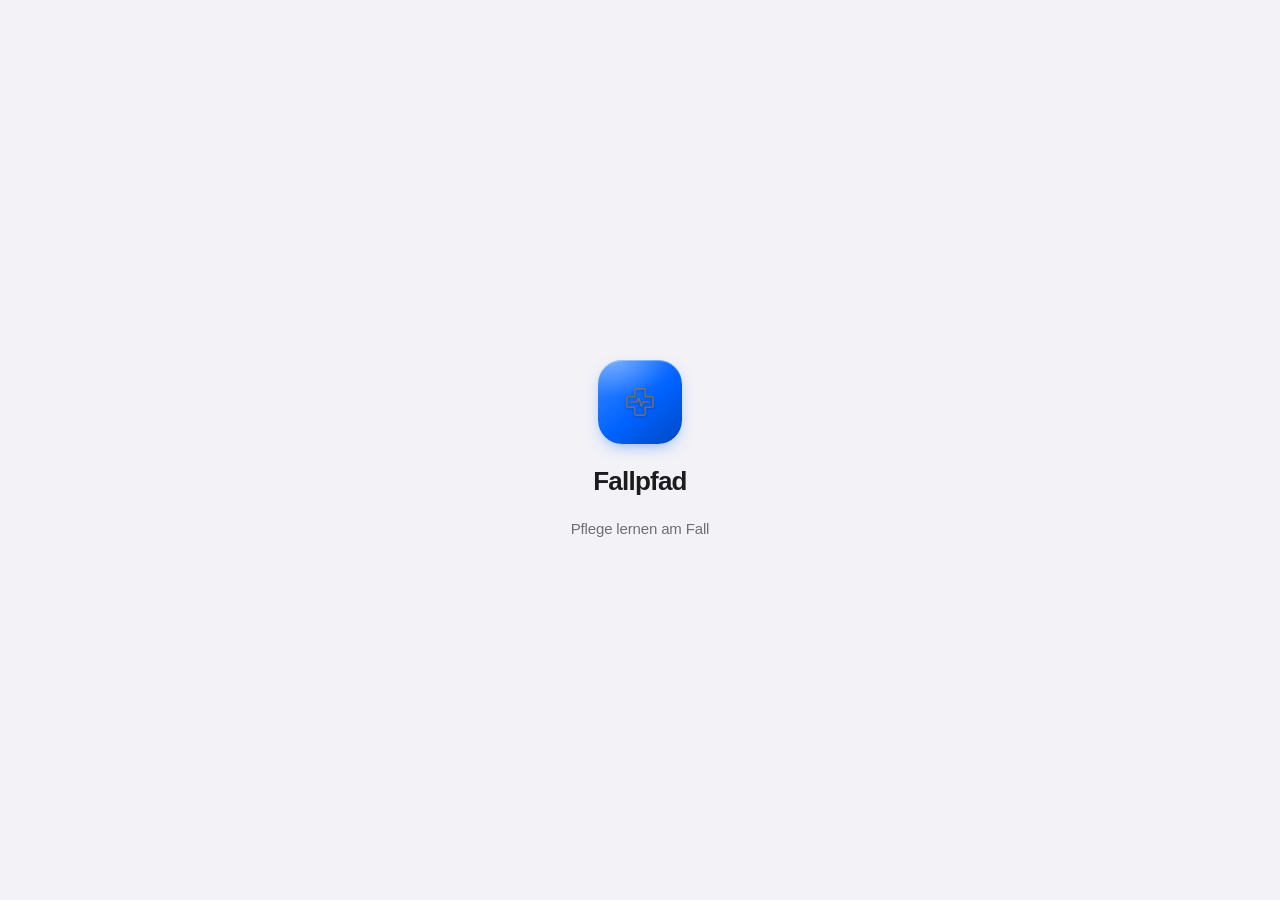
==== commit 26906efd: "Drei neue Fallmodule (Bewegen/Transfer, Pneumothorax, Querschnittlähmung), Assistent mit 5 neuen Wer" ====
--- a/index.html
+++ b/index.html
@@ -86,6 +86,9 @@
 <script src="daten/module/jahr-1/fm58.js"></script>
 <script src="daten/module/jahr-3/fm59.js"></script>
 <script src="daten/module/jahr-2/fm60.js"></script>
+<script src="daten/module/jahr-1/fm61.js"></script>
+<script src="daten/module/jahr-2/fm62.js"></script>
+<script src="daten/module/jahr-3/fm63.js"></script>
 <script src="daten/bereit.js"></script>
 <script src="vendor/react.production.min.js"></script>
 <script src="vendor/react-dom.production.min.js"></script>
@@ -135,6 +138,7 @@
 <script src="js/training/44-stationsalltag-weitere-stationen.js"></script>
 <script src="js/training/45-stationsalltag-zufall.js"></script>
 <script src="js/training/46-szenen-system.js"></script>
+<script src="js/training/48-pruefungsplaner.js"></script>
 <script src="js/training/43-training-stationsalltag-interaktive-stations.js"></script>
 <script src="js/funktionen/06-qr-scanner.js"></script>
 <script src="js/funktionen/07-assistent.js"></script>
--- a/css/08-system.css
+++ b/css/08-system.css
@@ -157,9 +157,6 @@
   html body *,html body *::before,html body *::after{animation-duration:.001ms!important;animation-iteration-count:1!important;transition-duration:.001ms!important;scroll-behavior:auto!important}
 }
 
-/* Stationsflur-Illustration: Hintergrund läuft auf breiten Bildschirmen in Wand-, Handlauf- und Bodenfarbe weiter */
-html body .st-ward{background:linear-gradient(#e4ecf5 0 10%,#eef3f8 10% 54.5%,#e9dcc7 54.5% 57.3%,#eef3f8 57.3% 77.3%,#dfe8f2 77.3% 80%,#b3c3d6 80% 80.6%,#dbe5ef 80.6%)}
-
 /* Illustrationen im dunklen Modus: Farbwelt bleibt (wie ein Foto), nur etwas gedämpft */
-@media (prefers-color-scheme:dark){:root:not([data-theme="light"]) body .st-ward svg,:root:not([data-theme="light"]) body .pxart2 svg{filter:brightness(.9) saturate(.95)}}
-:root[data-theme="dark"] body .st-ward svg,:root[data-theme="dark"] body .pxart2 svg{filter:brightness(.9) saturate(.95)}
+@media (prefers-color-scheme:dark){:root:not([data-theme="light"]) body .pxart2 svg{filter:brightness(.9) saturate(.95)}}
+:root[data-theme="dark"] body .pxart2 svg{filter:brightness(.9) saturate(.95)}
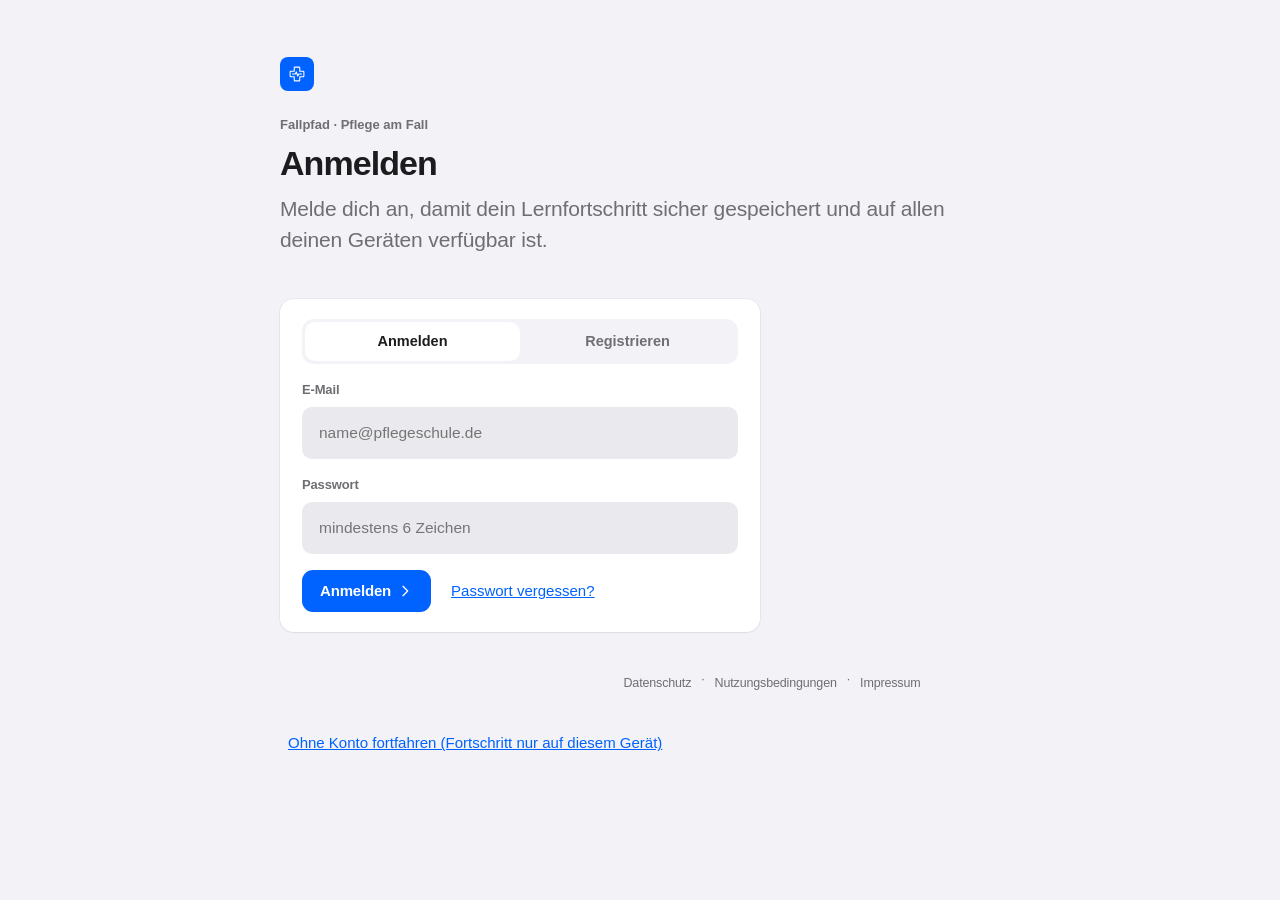
==== commit 18cede5d: "Anmeldung: Bestätigungslink führt zurück in die App, Passwort-Reset mit Dialog, Bestätigungs-Mail au" ====
--- a/index.html
+++ b/index.html
@@ -16,6 +16,7 @@
 <script src="js/kern/01-config-fehler.js"></script>
 <script src="config.js"></script>
 <script src="js/kern/02-app-art.js"></script>
+<script src="js/kern/00-anmeldelink.js"></script>
 <script src="js/kern/03-demo-konten.js"></script>
 <script src="js/kern/04-farbprofile-im-stil-von-apple.js"></script>
 <script src="js/kern/05-als-app.js"></script>
@@ -139,6 +140,7 @@
 <script src="js/training/45-stationsalltag-zufall.js"></script>
 <script src="js/training/46-szenen-system.js"></script>
 <script src="js/training/48-pruefungsplaner.js"></script>
+<script src="js/training/49-wiederholen.js"></script>
 <script src="js/training/43-training-stationsalltag-interaktive-stations.js"></script>
 <script src="js/funktionen/06-qr-scanner.js"></script>
 <script src="js/funktionen/07-assistent.js"></script>
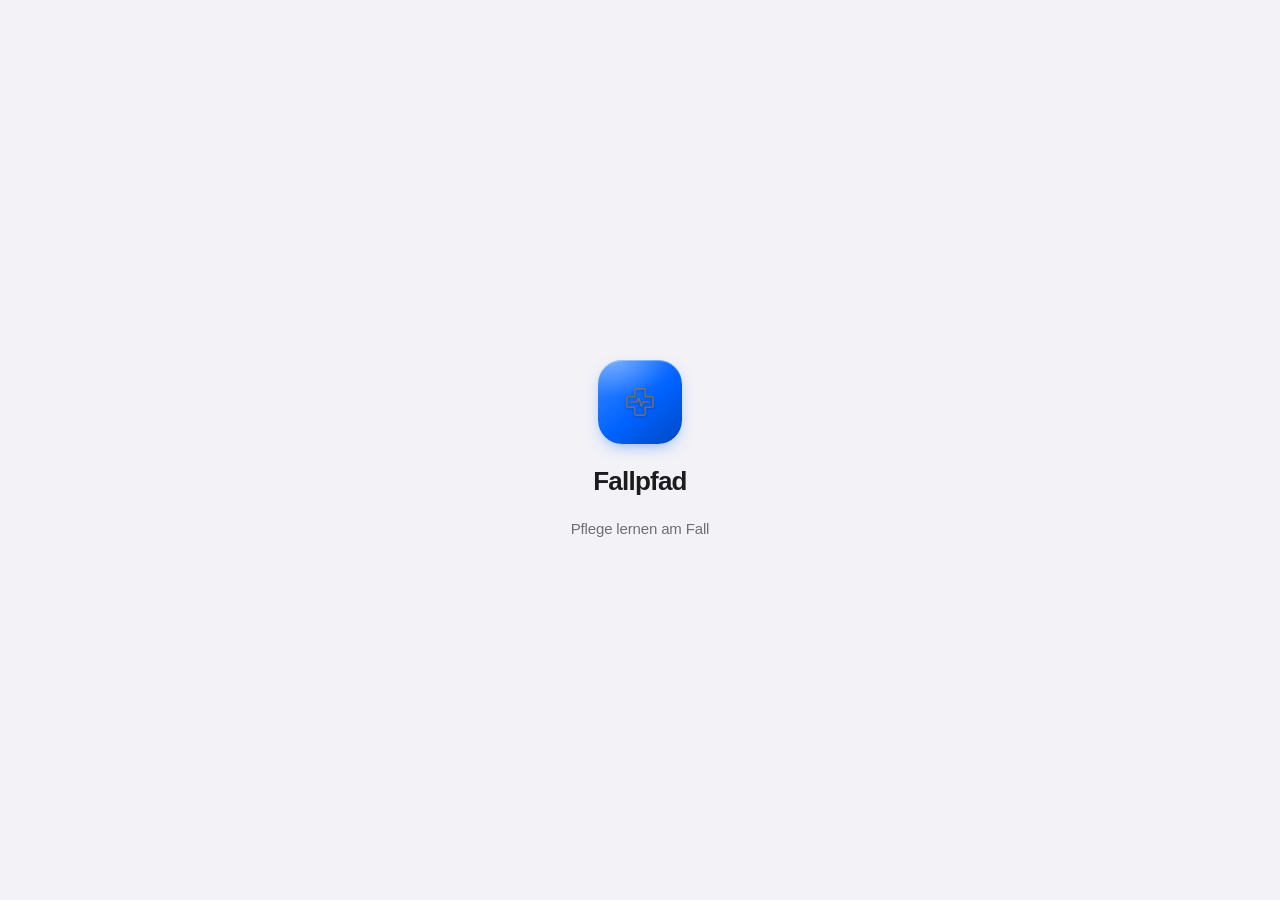
==== commit 6ffedac4: "Ausbau: 12 neue Fallmodule, Fachlexikon, Akutsimulationen, Bildbefunde, Feedback und anonyme Nutzung" ====
--- a/index.html
+++ b/index.html
@@ -27,6 +27,7 @@
 <script src="daten/basis.js"></script>
 <script src="daten/abbildungen.js"></script>
 <script src="daten/figuren.js"></script>
+<script src="daten/fachlexikon.js"></script>
 <script src="daten/module/jahr-1/fm1.js"></script>
 <script src="daten/module/jahr-1/fm2.js"></script>
 <script src="daten/module/jahr-1/fm3.js"></script>
@@ -90,6 +91,18 @@
 <script src="daten/module/jahr-1/fm61.js"></script>
 <script src="daten/module/jahr-2/fm62.js"></script>
 <script src="daten/module/jahr-3/fm63.js"></script>
+<script src="daten/module/jahr-1/fm64.js"></script>
+<script src="daten/module/jahr-1/fm65.js"></script>
+<script src="daten/module/jahr-1/fm66.js"></script>
+<script src="daten/module/jahr-1/fm67.js"></script>
+<script src="daten/module/jahr-2/fm68.js"></script>
+<script src="daten/module/jahr-2/fm69.js"></script>
+<script src="daten/module/jahr-2/fm70.js"></script>
+<script src="daten/module/jahr-2/fm71.js"></script>
+<script src="daten/module/jahr-3/fm72.js"></script>
+<script src="daten/module/jahr-3/fm73.js"></script>
+<script src="daten/module/jahr-3/fm74.js"></script>
+<script src="daten/module/jahr-3/fm75.js"></script>
 <script src="daten/bereit.js"></script>
 <script src="vendor/react.production.min.js"></script>
 <script src="vendor/react-dom.production.min.js"></script>
@@ -142,11 +155,14 @@
 <script src="js/training/48-pruefungsplaner.js"></script>
 <script src="js/training/49-wiederholen.js"></script>
 <script src="js/training/43-training-stationsalltag-interaktive-stations.js"></script>
+<script src="js/training/50-bildbefunde.js"></script>
+<script src="js/training/51-akutsimulationen.js"></script>
 <script src="js/funktionen/06-qr-scanner.js"></script>
 <script src="js/funktionen/07-assistent.js"></script>
 <script src="js/funktionen/08-app-uebersetzen.js"></script>
 <script src="daten/pflegeplanung-faelle.js"></script>
 <script src="js/funktionen/09-pflegeplanung.js"></script>
+<script src="js/funktionen/10-feedback-nutzung.js"></script>
 <script src="js/app/01-app.bundle.js"></script>
 <script src="js/kern/06-modul-loader.js"></script>
 <script src="js/kern/07-service-worker-anmeldung.js"></script>
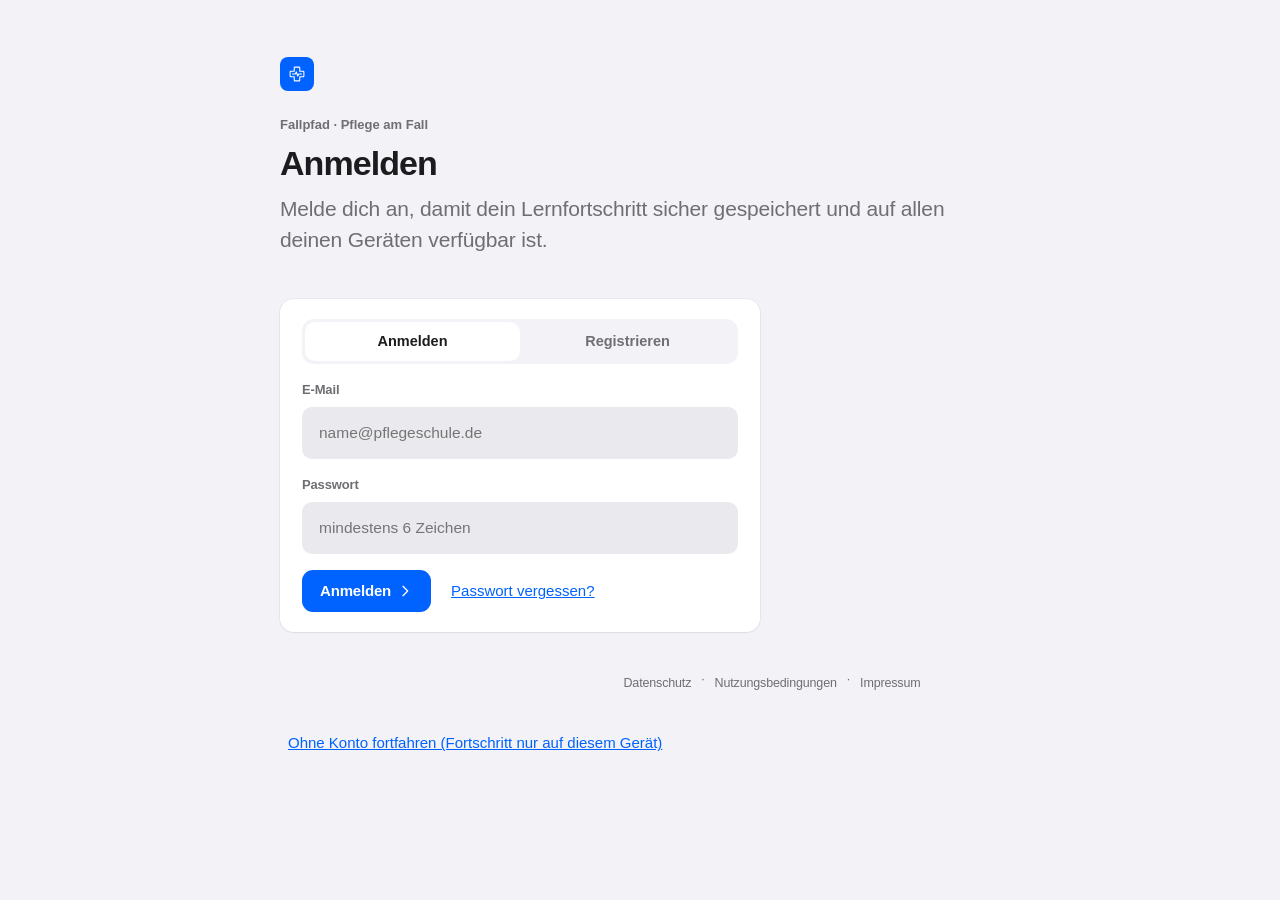
==== commit fe611380: "Akut-Simulationen entfernt, Bildbefunde in Interaktives Üben, Module fm61–75 überarbeitet, Fachlexik" ====
--- a/index.html
+++ b/index.html
@@ -156,13 +156,13 @@
 <script src="js/training/49-wiederholen.js"></script>
 <script src="js/training/43-training-stationsalltag-interaktive-stations.js"></script>
 <script src="js/training/50-bildbefunde.js"></script>
-<script src="js/training/51-akutsimulationen.js"></script>
 <script src="js/funktionen/06-qr-scanner.js"></script>
 <script src="js/funktionen/07-assistent.js"></script>
 <script src="js/funktionen/08-app-uebersetzen.js"></script>
 <script src="daten/pflegeplanung-faelle.js"></script>
 <script src="js/funktionen/09-pflegeplanung.js"></script>
 <script src="js/funktionen/10-feedback-nutzung.js"></script>
+<script src="js/funktionen/11-lexikon.js"></script>
 <script src="js/app/01-app.bundle.js"></script>
 <script src="js/kern/06-modul-loader.js"></script>
 <script src="js/kern/07-service-worker-anmeldung.js"></script>
--- a/css/08-system.css
+++ b/css/08-system.css
@@ -160,3 +160,9 @@
 /* Illustrationen im dunklen Modus: Farbwelt bleibt (wie ein Foto), nur etwas gedämpft */
 @media (prefers-color-scheme:dark){:root:not([data-theme="light"]) body .pxart2 svg{filter:brightness(.9) saturate(.95)}}
 :root[data-theme="dark"] body .pxart2 svg{filter:brightness(.9) saturate(.95)}
+
+/* Ankreuzen im Stationsalltag: gleiche Rückmeldung wie in den Lernmodulen (Wackeln bei falscher Antwort, leichtes Eindrücken) */
+.st-opt{transition:border-color .2s,background .2s,transform .2s var(--ease,ease)}
+.st-opt:active:not([disabled]){transform:scale(.99)}
+.st-opt.no{animation:shake .4s}
+@media (prefers-reduced-motion:reduce){.st-opt.no{animation:none}}
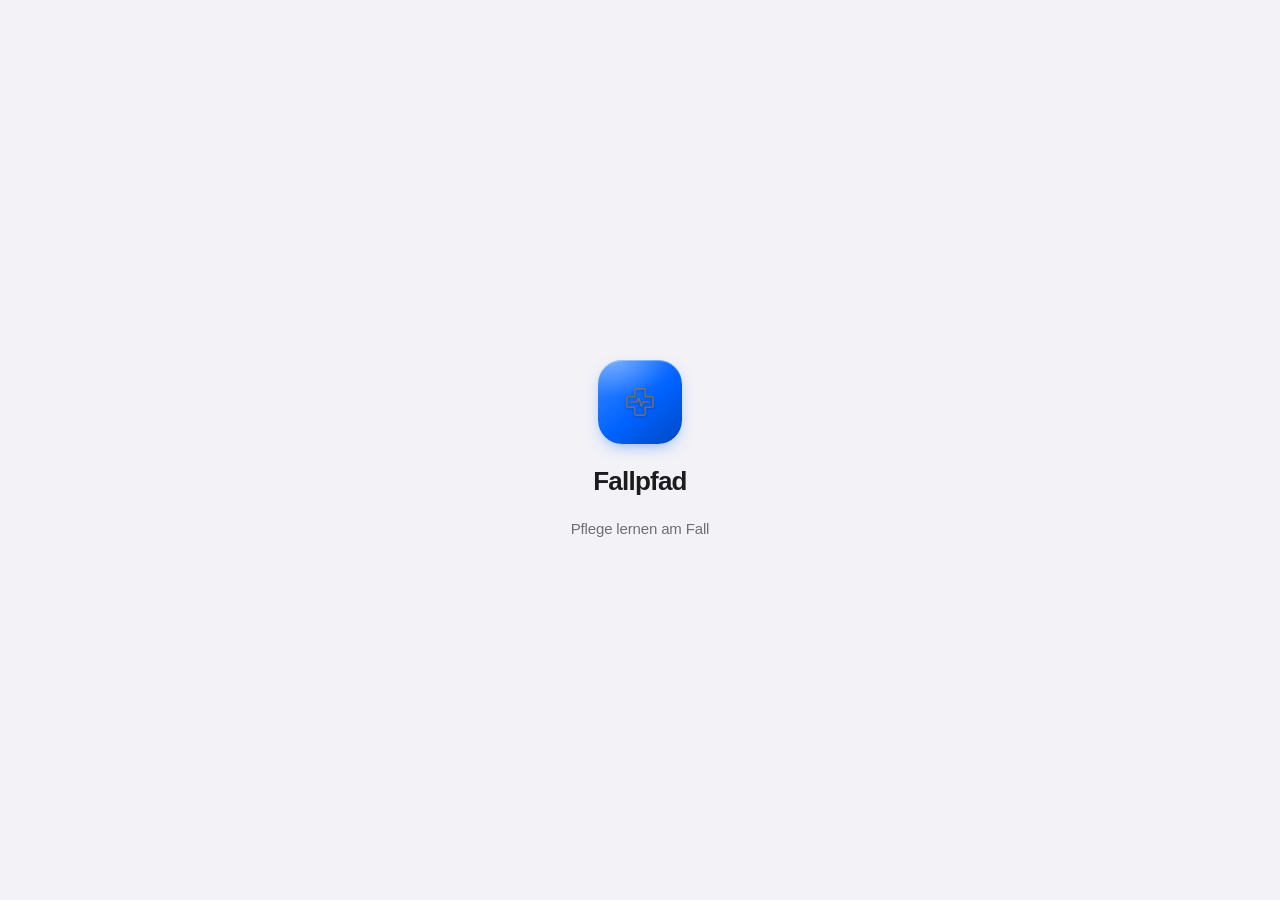
==== commit c059c44d: "Lernmodule: kompakte Kacheln" ====
--- a/index.html
+++ b/index.html
@@ -152,8 +152,7 @@
 <script src="js/training/44-stationsalltag-weitere-stationen.js"></script>
 <script src="js/training/45-stationsalltag-zufall.js"></script>
 <script src="js/training/46-szenen-system.js"></script>
-<script src="js/training/48-pruefungsplaner.js"></script>
-<script src="js/training/49-wiederholen.js"></script>
+<script src="js/training/48-lernplanung.js"></script>
 <script src="js/training/43-training-stationsalltag-interaktive-stations.js"></script>
 <script src="js/training/50-bildbefunde.js"></script>
 <script src="js/funktionen/06-qr-scanner.js"></script>
--- a/css/08-system.css
+++ b/css/08-system.css
@@ -166,3 +166,8 @@
 .st-opt:active:not([disabled]){transform:scale(.99)}
 .st-opt.no{animation:shake .4s}
 @media (prefers-reduced-motion:reduce){.st-opt.no{animation:none}}
+
+/* Stundenplan: der heutige Tag kollidierte mit der Klasse .today der Tagesaufträge (weiße Schrift auf weißem Grund) */
+html body .ttdays button.today{background:var(--surface)!important;box-shadow:none}
+html body .ttdays button.on,html body .ttdays button.on.today{background:var(--accent)!important;border-color:var(--accent)!important;color:#fff!important}
+html body .ttdays button.on small{color:rgba(255,255,255,.85)!important}
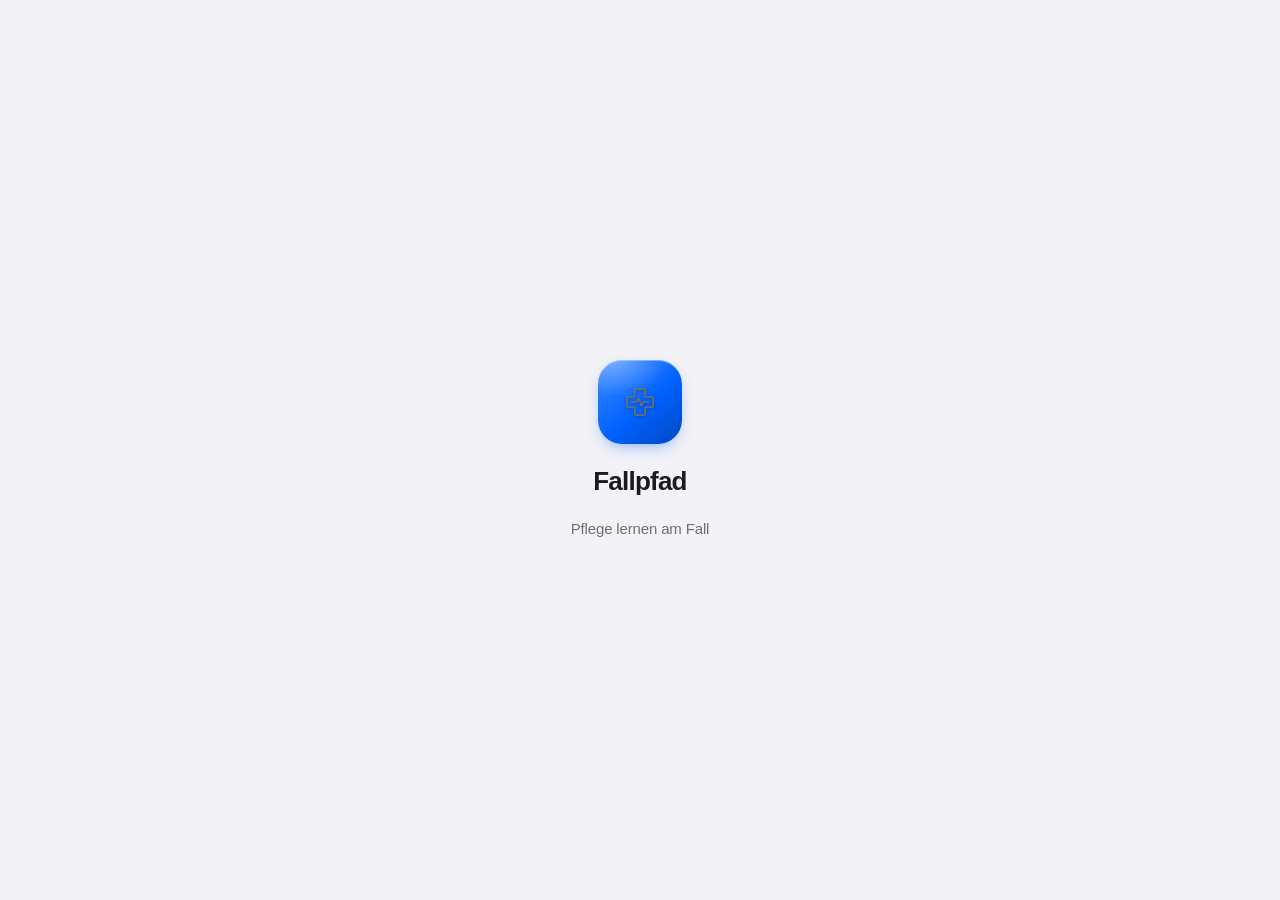
==== commit e8e72bf6: "App-Wissen für den Assistenten, Quellenverweise nur im Lernmodus, 370 Quizfragen ohne Längen-/Wortla" ====
--- a/index.html
+++ b/index.html
@@ -28,6 +28,7 @@
 <script src="daten/abbildungen.js"></script>
 <script src="daten/figuren.js"></script>
 <script src="daten/fachlexikon.js"></script>
+<script src="daten/app-wissen.js"></script>
 <script src="daten/module/jahr-1/fm1.js"></script>
 <script src="daten/module/jahr-1/fm2.js"></script>
 <script src="daten/module/jahr-1/fm3.js"></script>
--- a/css/08-system.css
+++ b/css/08-system.css
@@ -171,3 +171,12 @@
 html body .ttdays button.today{background:var(--surface)!important;box-shadow:none}
 html body .ttdays button.on,html body .ttdays button.on.today{background:var(--accent)!important;border-color:var(--accent)!important;color:#fff!important}
 html body .ttdays button.on small{color:rgba(255,255,255,.85)!important}
+
+/* Schwebende Leiste „Einträge warten auf Bestätigung“: deckend, damit darunterliegende Karten nicht durchscheinen */
+html body .nwdetail .nwsticky{background:color-mix(in srgb,var(--accent) 12%,var(--surface,#fff))!important;backdrop-filter:saturate(1.4) blur(10px);-webkit-backdrop-filter:saturate(1.4) blur(10px)}
+
+/* PharmakoLab: runde Icon-Knöpfe (nie oval) und Steuerzeile in einer Reihe */
+html body .p2 .p2icon{--p2i:36px;width:var(--p2i)!important;height:var(--p2i)!important;min-width:var(--p2i)!important;min-height:var(--p2i)!important;max-width:var(--p2i)!important;max-height:var(--p2i)!important;padding:0!important;margin:0;aspect-ratio:1/1;border-radius:50%!important;flex:0 0 var(--p2i)!important;align-self:center;box-sizing:border-box;line-height:0}
+html body .p2 .p2step .p2icon{--p2i:38px}
+html body .p2 .p2ctl{gap:6px}
+@media (max-width:420px){html body .p2 .p2seg button{padding:5px 9px}}
